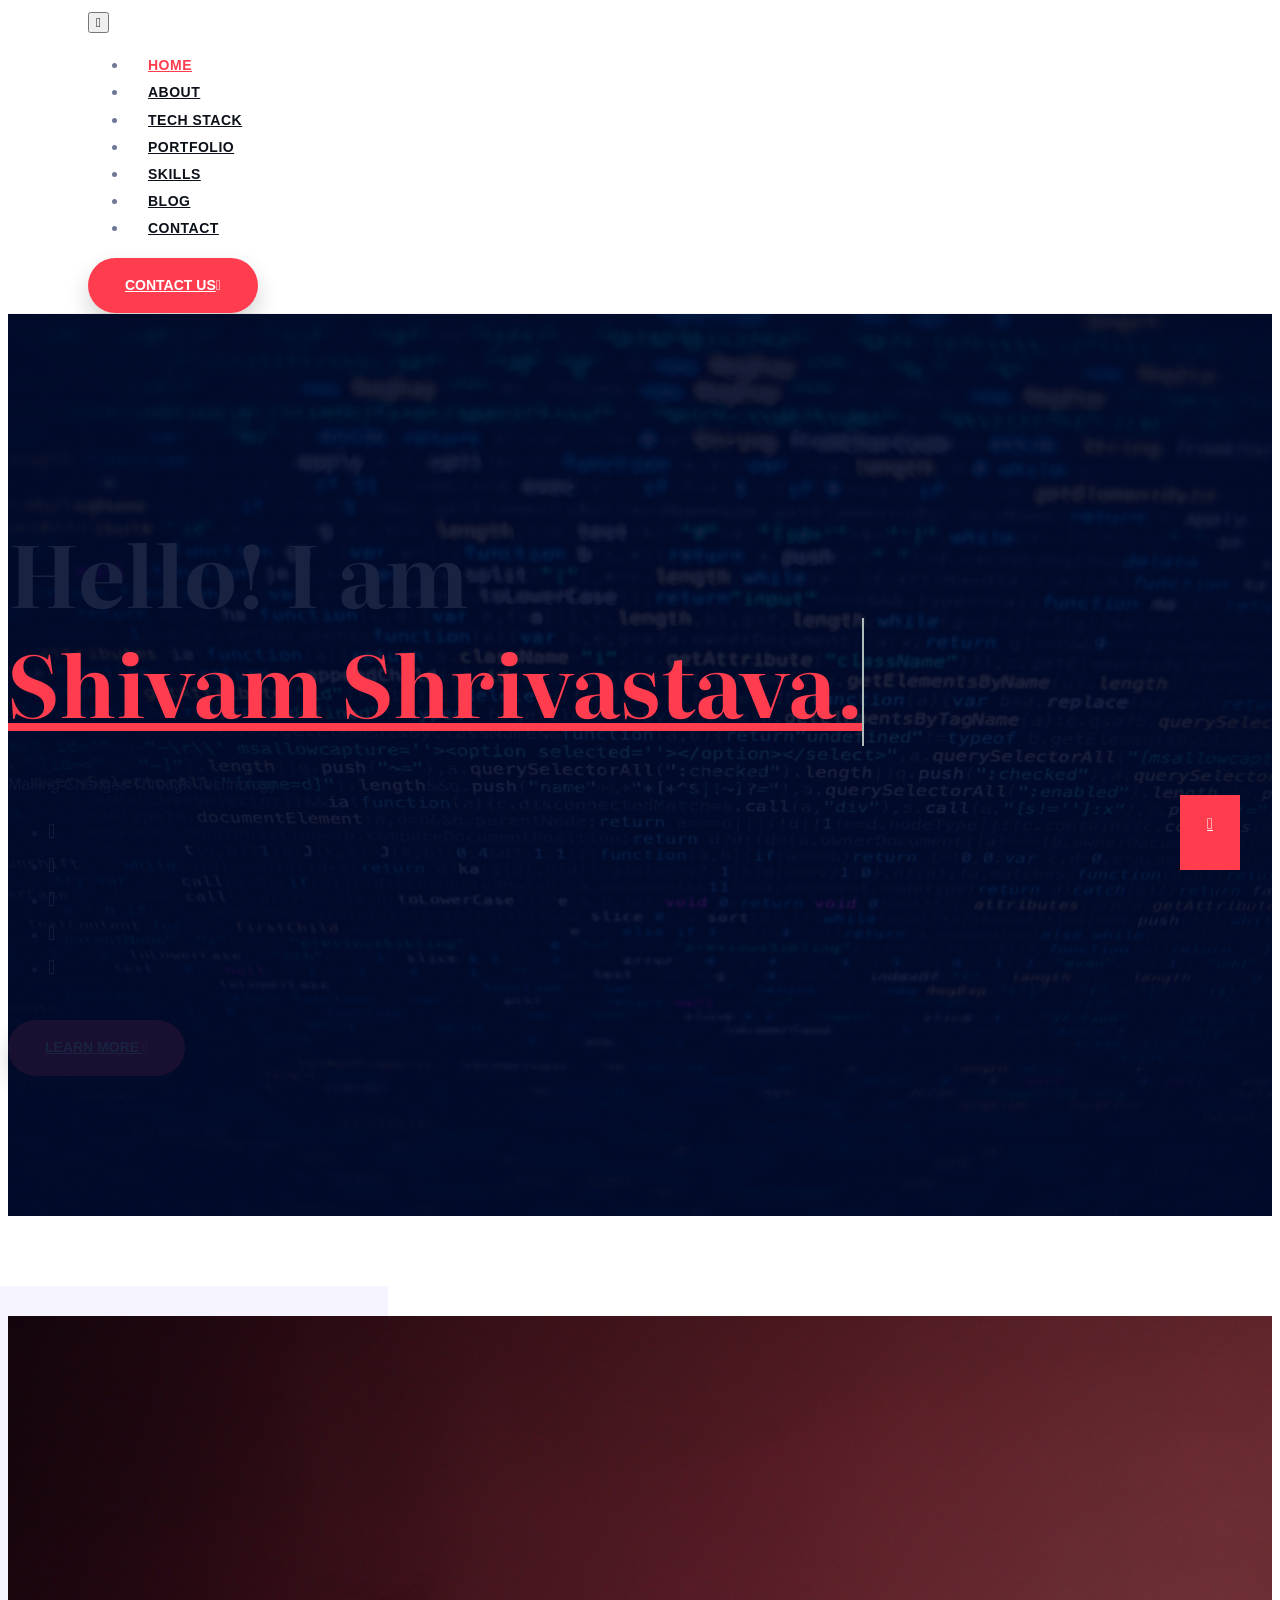
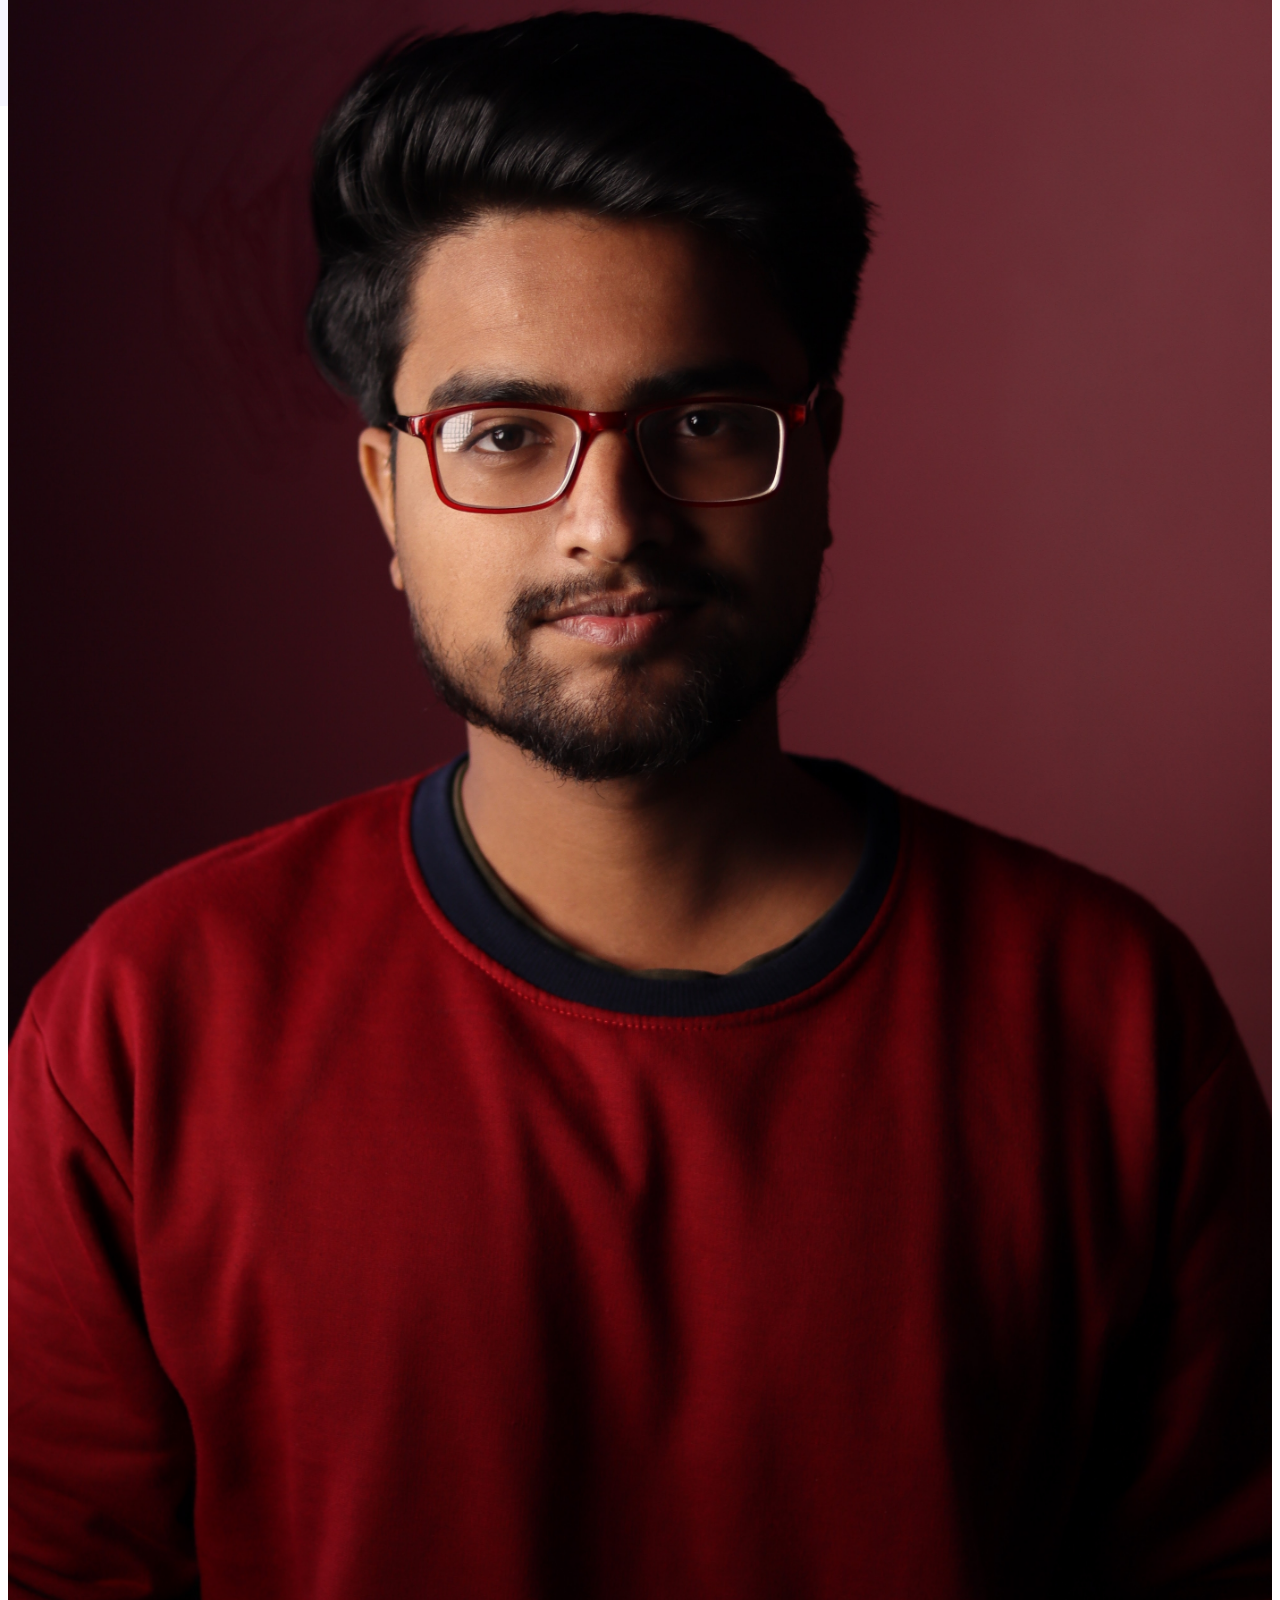
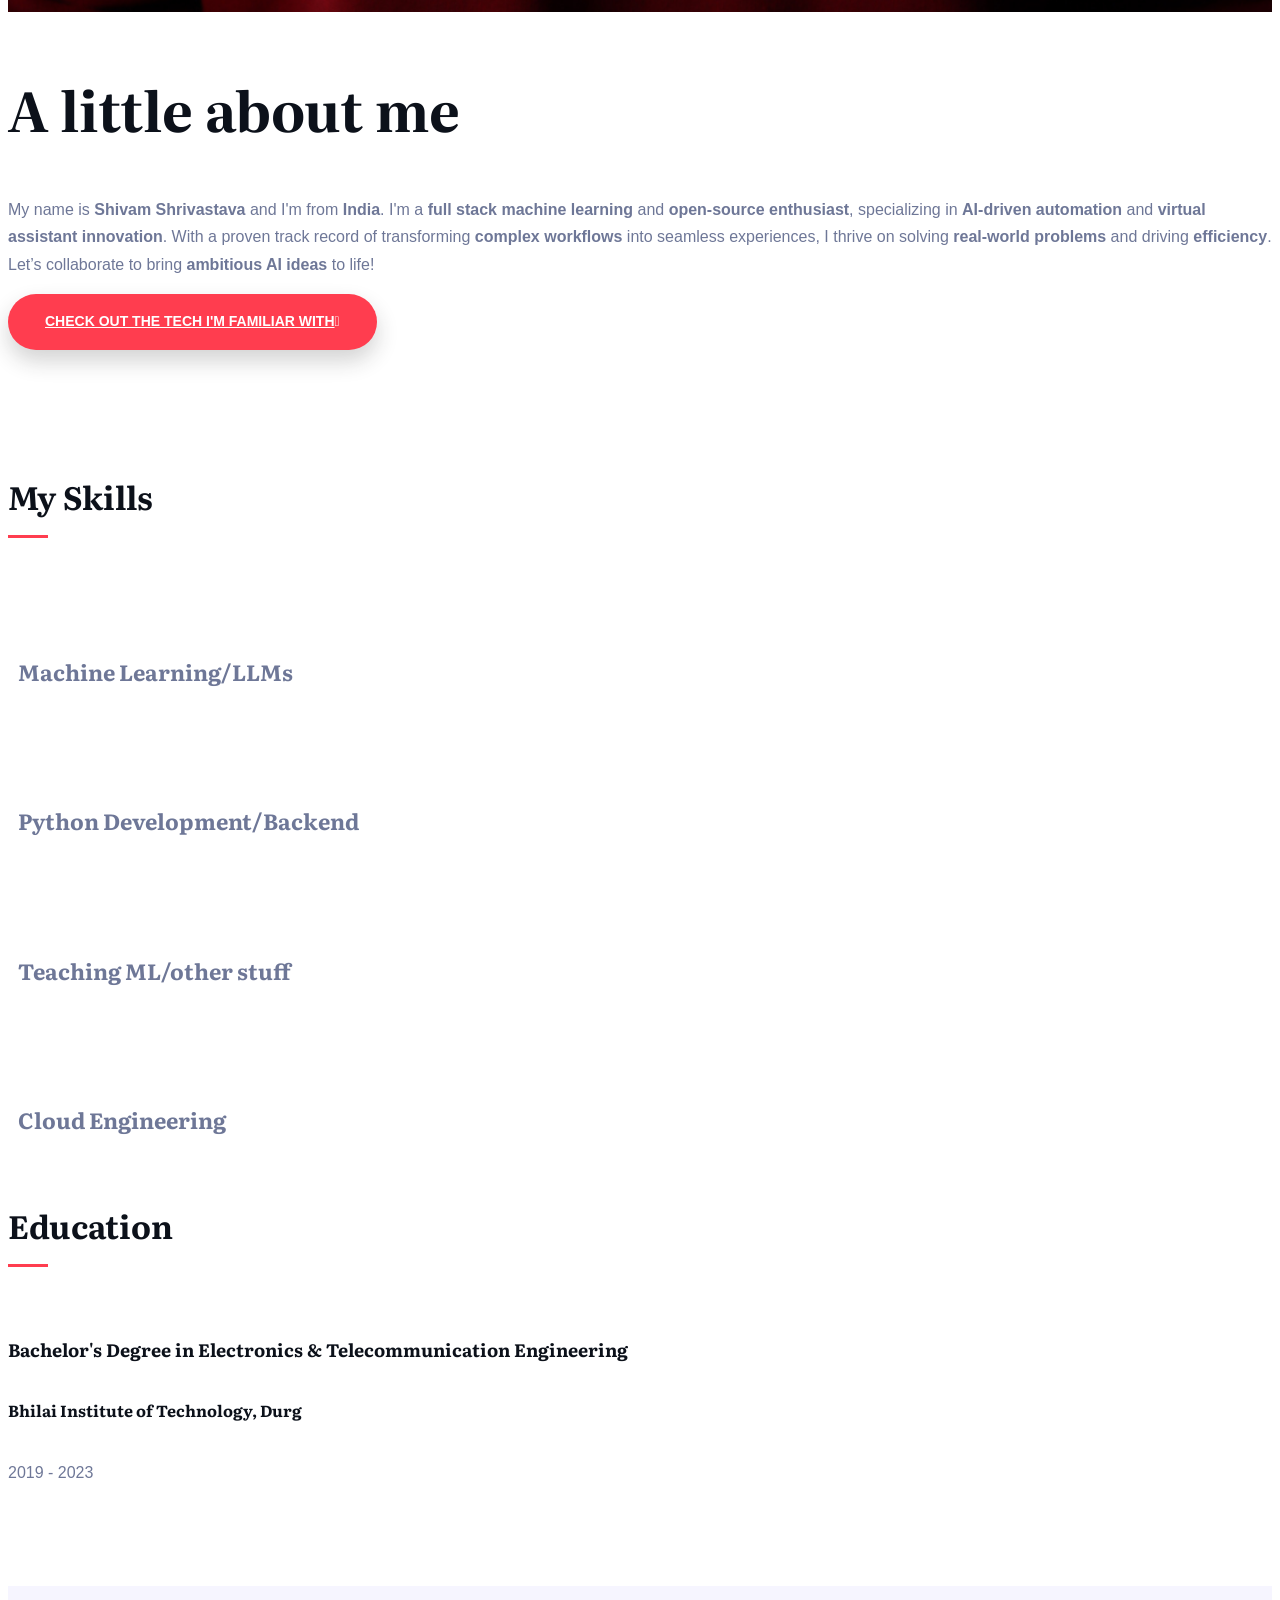
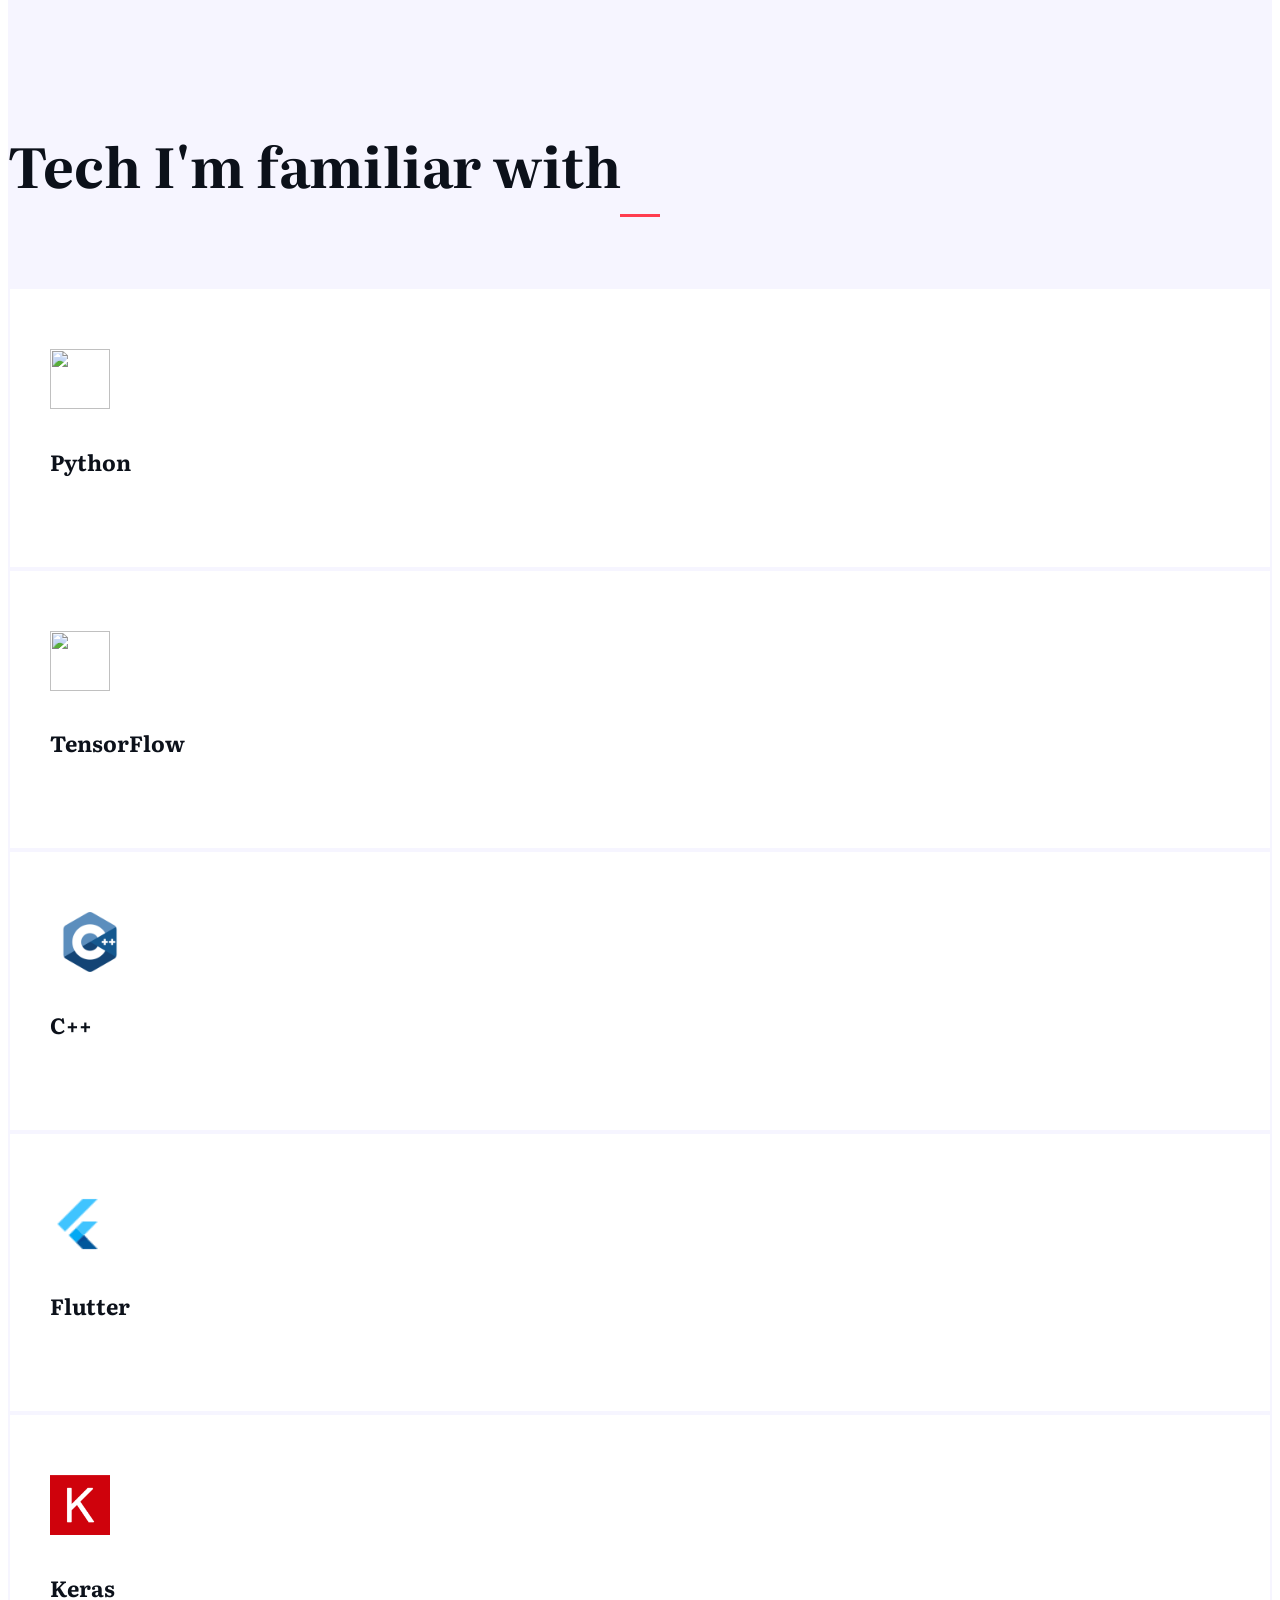
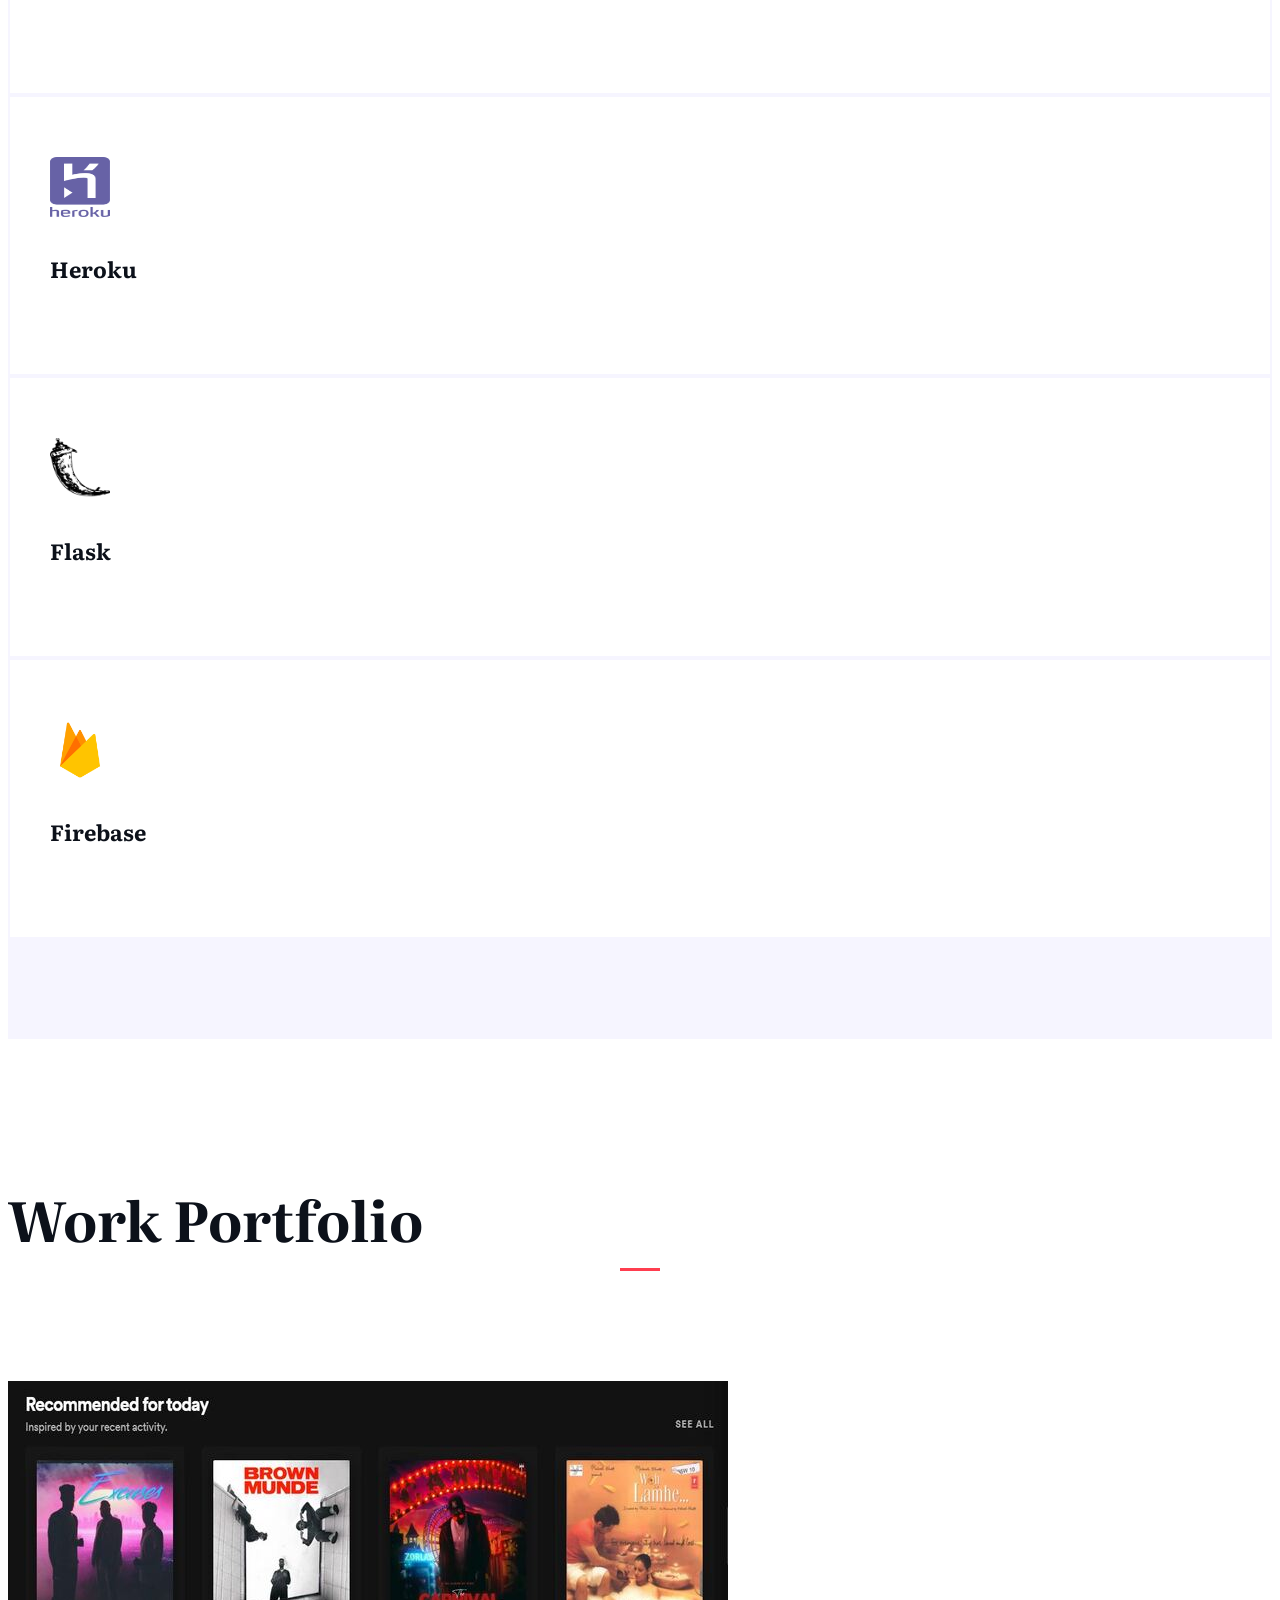
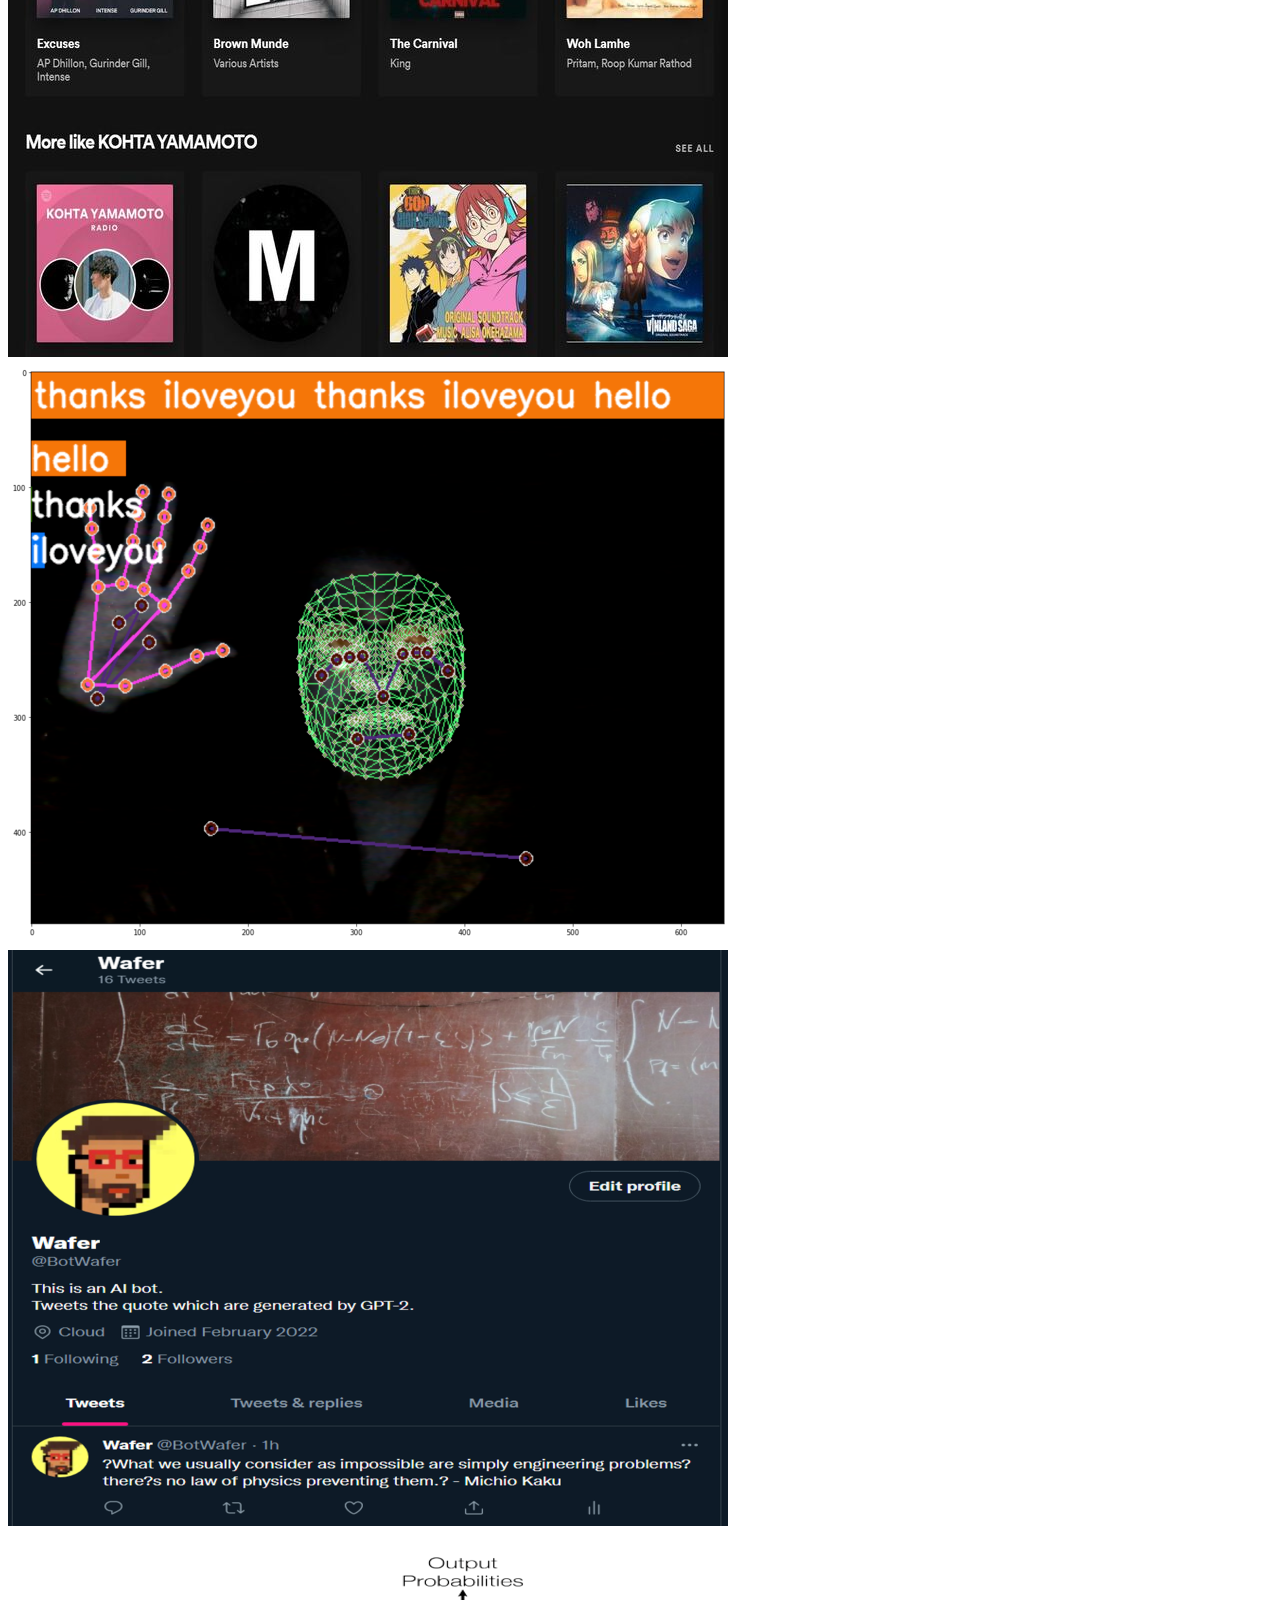
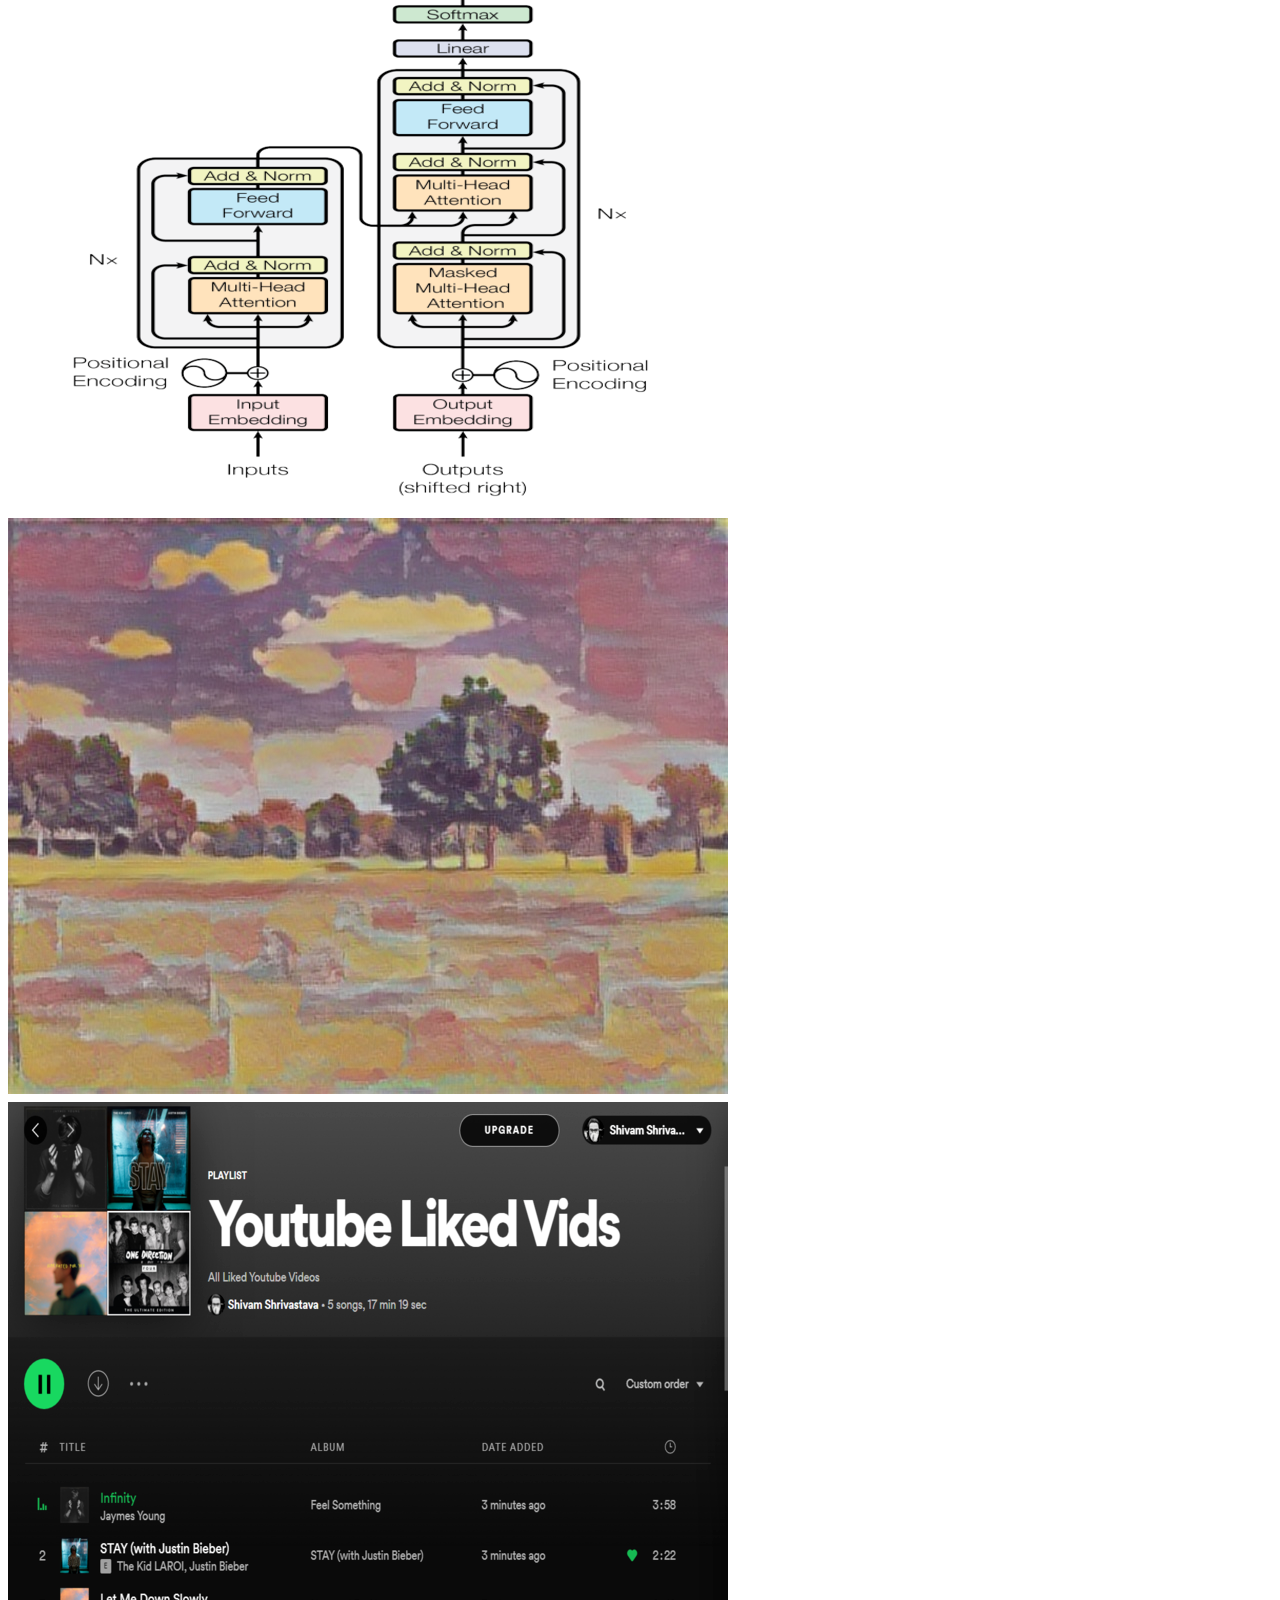
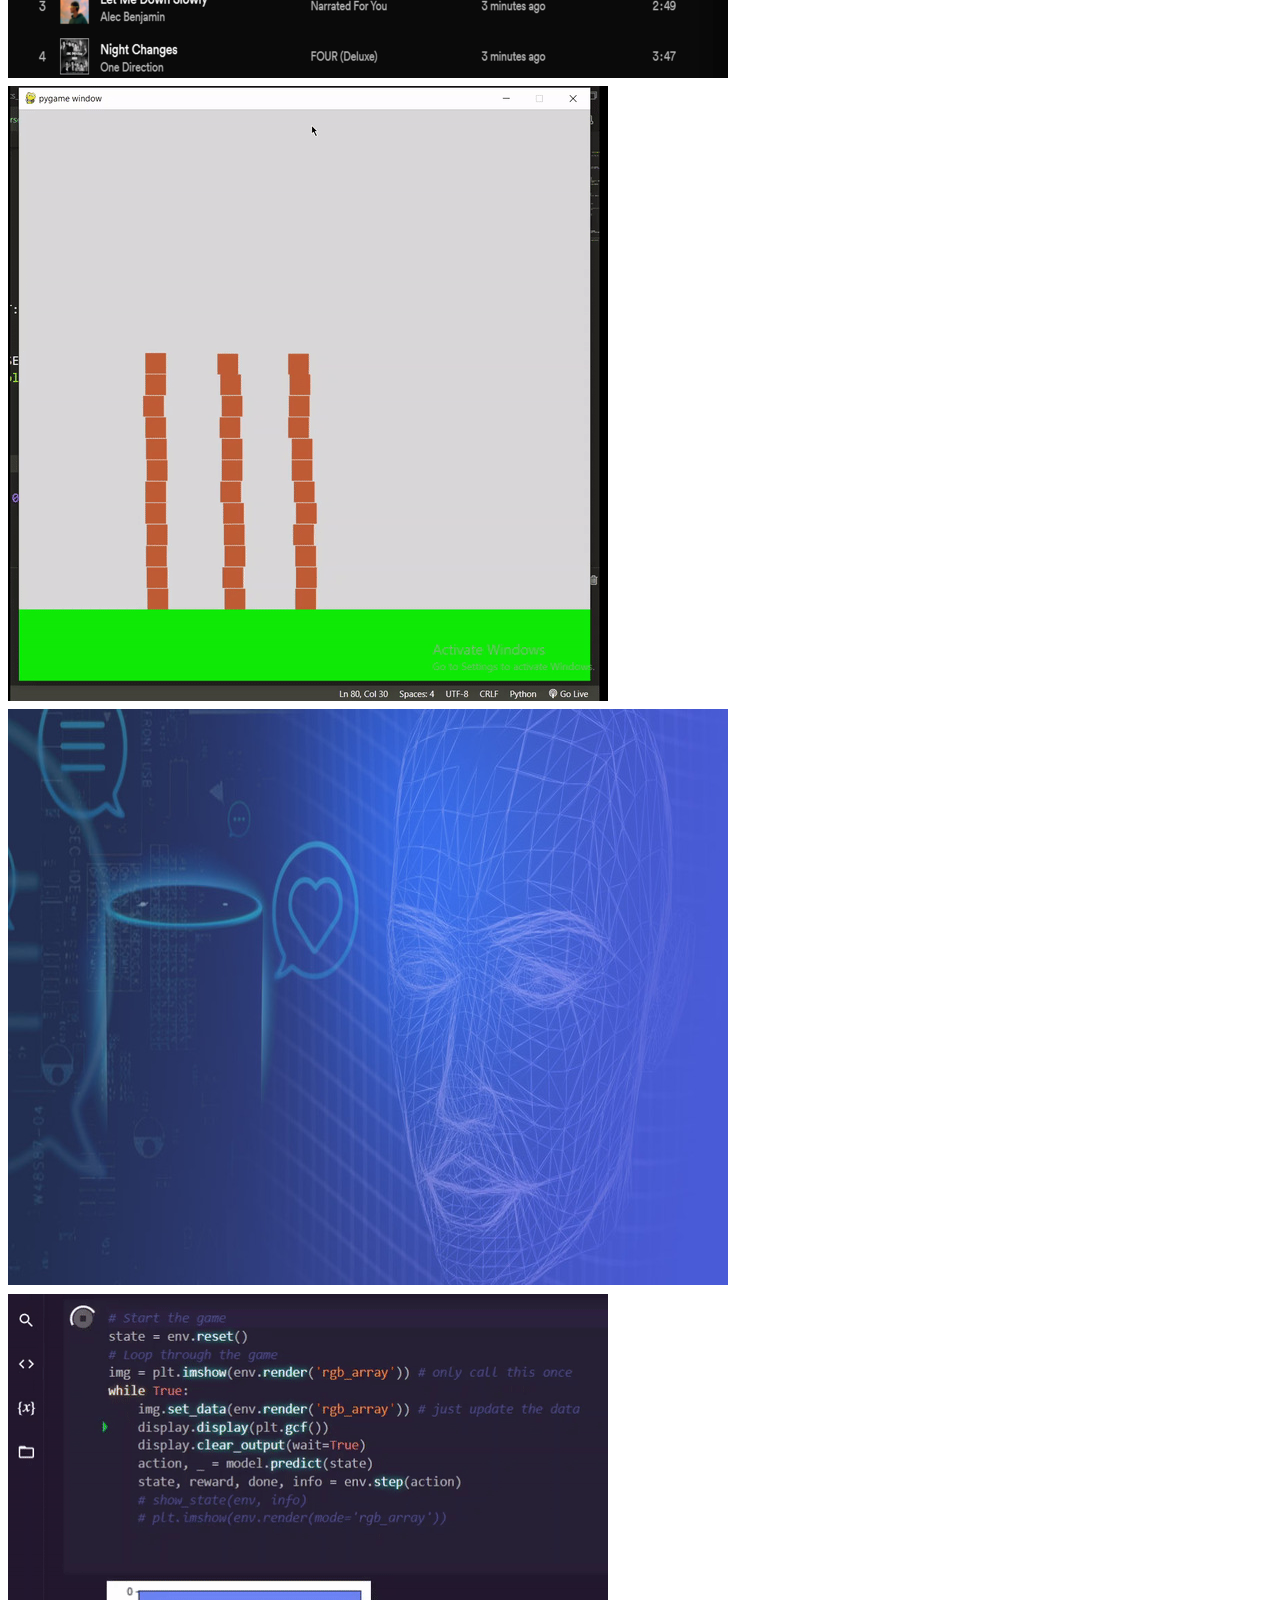
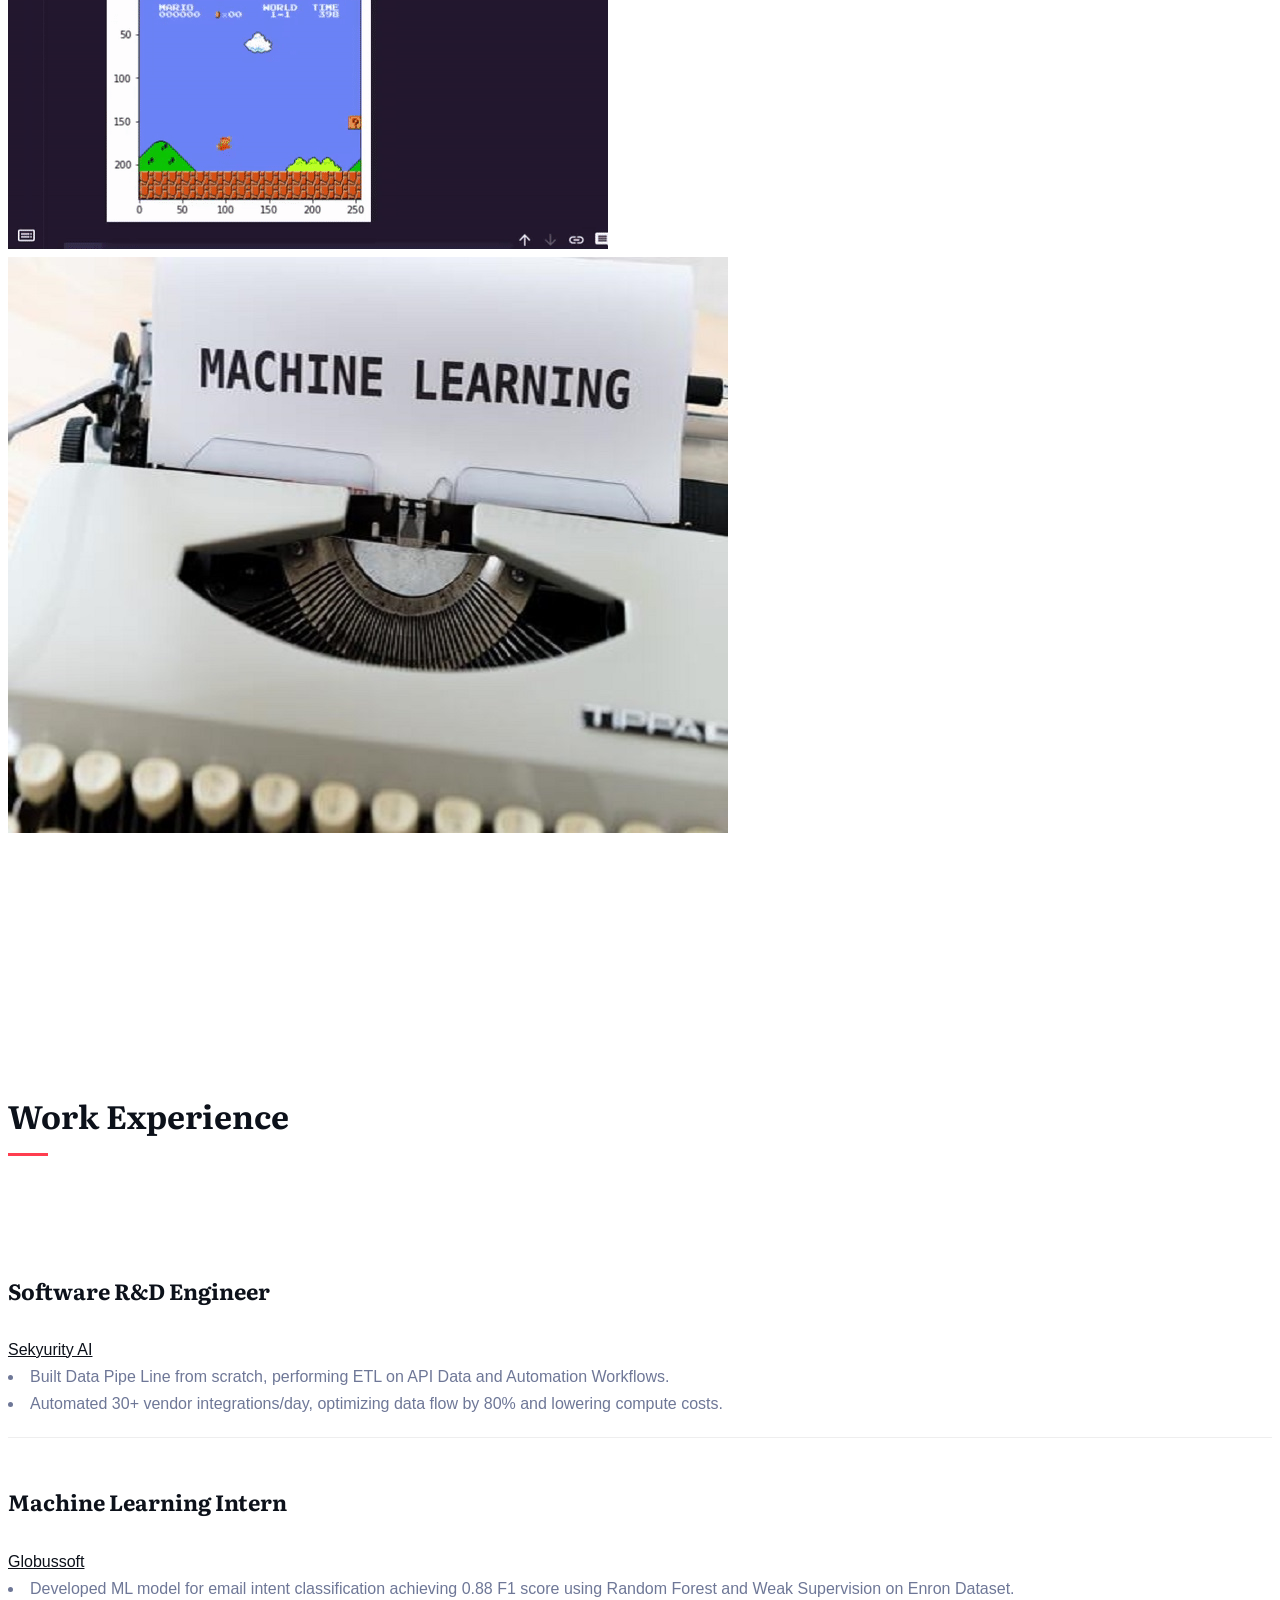
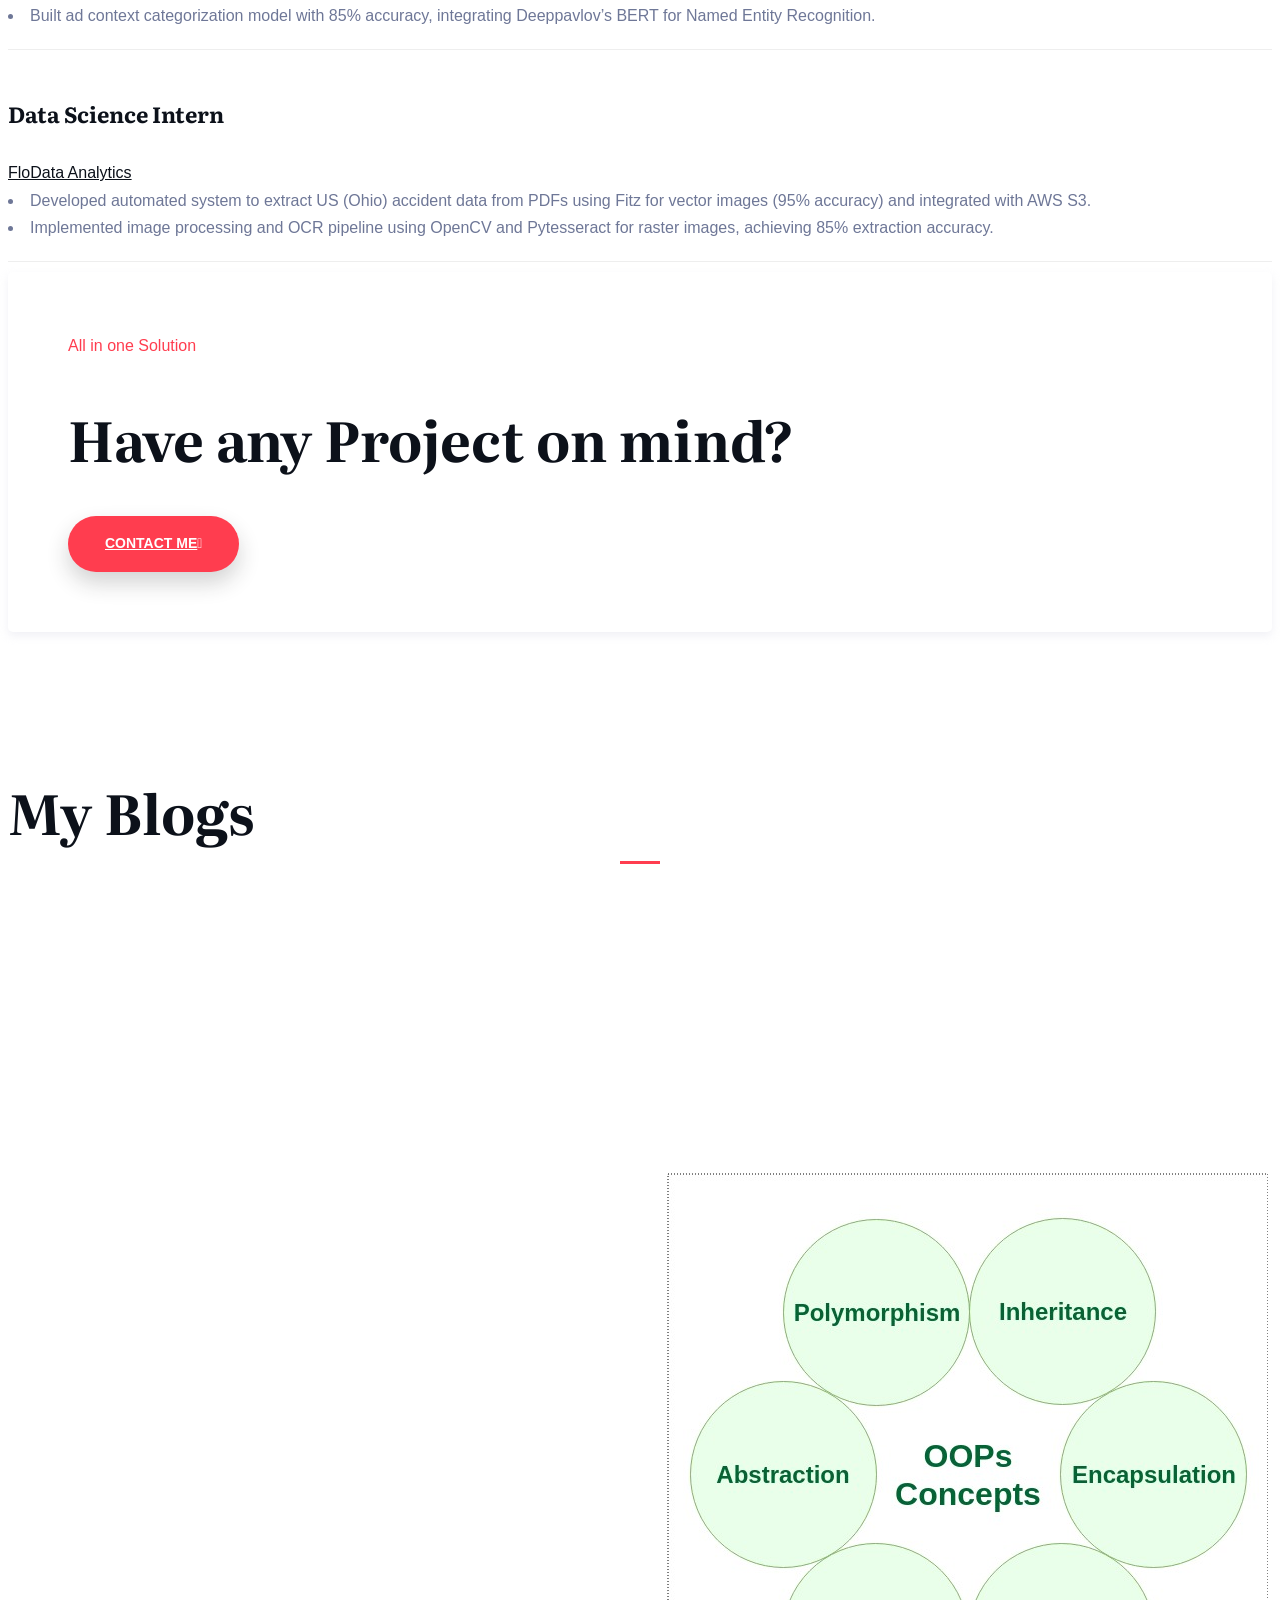
==== index.html @ 92560116 "Update index.html" ====
<!DOCTYPE html>
<html lang="zxx">

<head>

  <link rel="icon" type="image/png" href="https://img.icons8.com/?size=100&id=kBpfL4a06iTO&format=png&color=000000" />

  <meta http-equiv="Content-Type" content="text/html; charset=UTF-8">
  <meta name="description" content="remus,business,company,agency,multipurpose,modern,bootstrap4">
  
  <meta name="author" content="Shivam">

  <title>Shivam's Portfolio</title>

  <!-- Mobile Specific Meta-->
  <meta name="viewport" content="width=device-width, initial-scale=1">
  <!-- Favicon -->
  <link rel="shortcut icon" type="image/x-icon" href="assets/images/favicon.html" />
  <!-- bootstrap.min css -->
  <link rel="stylesheet" href="assets/plugins/bootstrap/css/bootstrap.min.css">
  <!-- animate.css -->
  <link rel="stylesheet" href="assets/plugins/animate-css/animates.css">
  <link rel="stylesheet" href="assets/plugins/fontawesome/css/all.css">
  <link rel="stylesheet" href="assets/plugins/themify/css/themify-icons.css">
  <!-- Magnify Popup -->
  <link rel="stylesheet" href="assets/plugins/magnific-popup/dist/magnific-popup.css">
   <link rel="stylesheet" href="assets/plugins/animated-text/animated-text.css">
  <!-- Slick Carousel CSS -->
  <link rel="stylesheet" href="assets/plugins/slick-carousel/slick/slick.css">
  <link rel="stylesheet" href="assets/plugins/slick-carousel/slick/slick-theme.css">

  <!-- Main Stylesheet -->
  <link rel="stylesheet" href="assets/css/style.css">

</head>

<body>



<nav class="navbar navbar-expand-lg navigation header-padding site-header" id="navbar">
	<div class="container-fluid">
	  <a class="navbar-brand" href="index-2.html">
	  	<!-- <h2>Rubi.</h2> -->
	  	<!-- <img src="assets/images/logo.png" alt="Rubi" class="img-fluid"> -->
	  </a>

	  <button class="navbar-toggler" type="button" data-toggle="collapse" data-target="#navbarmain" aria-controls="navbarmain" aria-expanded="false" aria-label="Toggle navigation">
		<span class="fa fa-bars"></span>
	  </button>
  
	  <div class="collapse navbar-collapse" id="navbarmain">
		<ul class="navbar-nav m-auto">
		  <li class="nav-item">
			<a class="nav-link smoth-scroll active" href="#slider">Home <span class="sr-only">(current)</span></a>
		  </li>
		   <li class="nav-item"><a class="nav-link smoth-scroll" href="#about">About</a></li>
		   <li class="nav-item"><a class="nav-link smoth-scroll" href="#services">Tech Stack</a></li>
		   <li class="nav-item"><a class="nav-link smoth-scroll" href="#portfolio">Portfolio</a></li>
		   <li class="nav-item"><a class="nav-link smoth-scroll" href="#skills">Skills</a></li>
		   <!-- <li class="nav-item"><a class="nav-link smoth-scroll" href="#team">Team</a></li> -->
		   <li class="nav-item"><a class="nav-link smoth-scroll" href="#blog">Blog</a></li>
		   <li class="nav-item"><a class="nav-link smoth-scroll" href="#contact">Contact</a></li>
		</ul>

		<form class="form-inline my-2 my-md-0 ml-lg-4">
		  <a href="#contact" class="btn btn-main btn-rounded smoth-scroll">Contact Us<i class="fa fa-angle-right ml-2"></i></a>
		</form>
	  </div>
	</div>
</nav>

<!-- Header Close --> 



<!-- Slider Start -->
<section class="slider" id="slider">
	<div class="container">
		<div class="row justify-content-center">
			<div class="col-lg-8 col-md-8 col-12">
				<div class="banner-content text-center">
					 <h1 class="cd-headline clip is-full-width mb-4 ">
					 	Hello! I am <br>
	                    <span class="cd-words-wrapper text-color">
	                        <b class="is-visible"> Shivam Shrivastava.</b>
							<b>Full Stack ML Engineer.</b>
						
	                    </span>
	                </h1>
					<p class="font-weight-normal lead mt-3 mb-4">Making Changes Through Technology</p>
					<ul class="list-inline socials-icon mb-4">
						<li class="list-inline-item"><a href="https://github.com/Shivam-Shrivastav"><i class="fab fa-github"></i></a></li>
						<li class="list-inline-item"><a href="https://twitter.com/ShivamsTwt"><i class="fab fa-twitter"></i></a></li>
						<li class="list-inline-item"><a href="https://www.linkedin.com/in/shivam-shrivastava-/"><i class="fab fa-linkedin"></i></a></li>
						<li class="list-inline-item"><a href="https://medium.com/@msdj2110/about"><i class="fab fa-medium"></i></a></li>
						<li class="list-inline-item"><a href="https://dev.to/shivam05"><i class="fab fa-dev"></i></a></li>
						
					</ul>
					
					<a href="#about" class="btn btn-main btn-rounded smoth-scroll">Learn More <i class="fa fa-angle-right ml-2"></i></a>
				</div>
			</div>
		</div>
	</div>
</section>
<section class="intro section" id="about">
	<div class="container">
		<div class="row">
			<div class="col-lg-6 pr-lg-5">
				<div class="intro-img">
					<img src="assets/images/MyPic.jpg" alt="" class="img-fluid">
				</div>
			</div>
			<div class="col-lg-6">
				<div class="intro-content mt-5 mt-lg-0">
					<h3 class="text-lg mb-4">A little about me</h3>

					<p class="mb-4">
  My name is <strong>Shivam Shrivastava</strong> and I'm from <strong>India</strong>. I'm a <strong>full stack machine learning</strong> and <strong>open-source enthusiast</strong>, specializing in <strong>AI-driven automation</strong> and <strong>virtual assistant innovation</strong>. With a proven track record of transforming <strong>complex workflows</strong> into seamless experiences, I thrive on solving <strong>real-world problems</strong> and driving <strong>efficiency</strong>. Let’s collaborate to bring <strong>ambitious AI ideas</strong> to life!
</p>

					
					<!-- <ul class="list-unstyled ">
						<li><h5><i class="ti-check mr-3"></i>Quality Assurance</h5></li>
						<li><h5><i class="ti-check mr-3"></i>Interective Design </h5></li>
						<li><h5><i class="ti-check mr-3"></i>Easy to Use</h5></li>
					</ul> -->

					<a href="#services" class="btn btn-main mt-4 btn-rounded smoth-scroll">Check out the tech I'm familiar with<i class="fa fa-angle-right ml-2"></i></a>
				</div>
			</div>
		</div>
	</div>
</section>
<section class="section-bottom experience">
	<div class="container">
		<div class="row">
			<div class="col-lg-6">
				<div class="title">
					<h2>My Skills</h2>
				</div>
			</div>	
		</div>
		<div class="row">
			<div class="col-lg-6 col-md-6">
				<div class="skill-bar mb-2 mb-lg-0">
					<div class="mb-4 text-right"><h4 class="font-weight-normal">Machine Learning/LLMs</h4></div>
					<div class="progress">
						<div class="progress-bar" data-percent="80">
							<!-- <span class="percent-text"><span class="count">80</span>%</span> -->
						</div>
					</div>
				</div>
			</div>
			<div class="col-lg-6 col-md-6">
				<div class="skill-bar mb-2 mb-lg-0">
					<div class="mb-4 text-right"><h4 class="font-weight-normal">Python Development/Backend</h4></div>
					<div class="progress">
						<div class="progress-bar" data-percent="80">
							<!-- <span class="percent-text"><span class="count">65</span>%</span> -->
						</div>
					</div>
				</div>
			</div>

			<div class="col-lg-6 col-md-6">
				<div class="skill-bar mb-2 mb-lg-0">
					<div class="mb-4 text-right"><h4 class="font-weight-normal">Teaching ML/other stuff</h4></div>
					<div class="progress">
						<div class="progress-bar" data-percent="90">
							<!-- <span class="percent-text"><span class="count">90</span>%</span> -->
						</div>
					</div>
				</div>
			</div>

			<!-- <div class="col-lg-6 col-md-6">
				<div class="skill-bar mb-2 mb-lg-0">
					<div class="mb-4 text-right"><h4 class="font-weight-normal">Marketing</h4></div>
					<div class="progress">
						<div class="progress-bar" data-percent="85">
							<span class="percent-text"><span class="count">85</span>%</span>
						</div>
					</div>
				</div>
			</div> -->
			<!-- <div class="col-lg-6 col-md-6">
				<div class="skill-bar mb-4 mb-lg-0">
					<div class=" mb-4 text-right"><h4 class="font-weight-normal">Branding</h4></div>
					<div class="progress">
						<div class="progress-bar" data-percent="60">
							<span class="percent-text"><span class="count">60</span>%</span>
						</div>
					</div>
				</div>
			</div> -->
			<div class="col-lg-6 col-md-6">
				<div class="skill-bar mb-4 mb-lg-0">
					<div class=" mb-4 text-right"><h4 class="font-weight-normal">Cloud Engineering</h4></div>
					<div class="progress">
						<div class="progress-bar" data-percent="67">
							<!-- <span class="percent-text"><span class="count">82</span>%</span> -->
						</div>
					</div>
				</div>
			</div>
		</div>
		<div class="title">
			<h2>Education</h2>
		</div>
		<h5 class="mb-4">Bachelor's Degree in Electronics & Telecommunication Engineering</h5>
		<h6 class="font-weight-normal">Bhilai Institute of Technology, Durg</h6>
		<h8 class="font-weight-normal">2019 - 2023</h8>
	</div>
</section>
<section class="section secondary-bg" id="services">
	<div class="container">
		<div class="row justify-content-center">
			<div class="col-lg-6">
				<div class="section-title text-center">
					<h2 class="mb-4 text-lg">Tech I'm familiar with
					</h2>
					<!-- <p>Omnis est dolores commodi ullam tempora sequi asperiores ipsum autem ex aliquam. Voluptatibus unde</p> -->
				</div>
			</div>
		</div>
		<div class="row no-gutters">
			<div class="col-lg-3 col-md-6">
				<div class="service-item">
					<div class="d-flex align-items-center mb-0">
						<!-- <i class="ti-microphone mr-3"></i> -->
						<!-- <img src="assets/images/01.png" alt="" class="img-fluid"> -->
						<img src="assets/images/python.png" style="width:60px;height:60px;">
						<h4>Python</h4>
					</div>
					<!-- <p>Lorem ipsum dolor sit amet, consect etur adipisicing elit, sed.</p> -->

					<!-- <a href="service-single.html" class="read-more">Learn More <i class="fa fa-angle-right"></i></a> -->
				</div>
			</div>
			<div class="col-lg-3 col-md-6">
				<div class="service-item">
					<div class="d-flex align-items-center mb-0">
						<!-- <i class="ti-html5 mr-3"></i> -->
						<img src="assets/images/Tensorflow.png" style="width:60px;height:60px;">
						<h4>TensorFlow</h4>
					</div>
					<!-- <p>Lorem ipsum dolor sit amet, consect etur adipisicing elit, sed.</p> -->

					<!-- <a href="service-single.html" class="read-more">Learn More <i class="fa fa-angle-right"></i></a> -->
				</div>
			</div>
			<div class="col-lg-3 col-md-6">
				<div class="service-item">
					<div class="d-flex align-items-center mb-0">
						<!-- <i class="ti-video-camera mr-3"></i> -->
						<img src="assets/images/cpp.png" style="width:80px;height:60px;">
						<h4>C++</h4>
					</div>
					<!-- <p>Lorem ipsum dolor sit amet, consect etur adipisicing elit, sed.</p> -->

					<!-- <a href="service-single.html" class="read-more">Learn More <i class="fa fa-angle-right"></i></a> -->
				</div>
			</div>

			<div class="col-lg-3 col-md-6">
				<div class="service-item">
					<div class="d-flex align-items-center mb-0">
						<!-- <i class="ti-desktop mr-3"></i> -->
						<img src="assets/images/flutter.png" style="width:60px;height:60px;">
						<h4>Flutter</h4>
					</div>
					<!-- <p>Lorem ipsum dolor sit amet, consect etur adipisicing elit, sed.</p> -->

					<!-- <a href="service-single.html" class="read-more">Learn More <i class="fa fa-angle-right"></i></a> -->
				</div>
			</div>

			<div class="col-lg-3 col-md-6">
				<div class="service-item">
					<div class="d-flex align-items-center mb-0">
						<!-- <i class="ti-layers mr-3"></i> -->
						<img src="assets/images/keras.png" style="width:60px;height:60px;">
						<h4>Keras</h4>
					</div>
					<!-- <p>Lorem ipsum dolor sit amet, consect etur adipisicing elit, sed.</p> -->

					<!-- <a href="service-single.html" class="read-more">Learn More <i class="fa fa-angle-right"></i></a> -->
				</div>
			</div>
			<div class="col-lg-3 col-md-6">
				<div class="service-item">
					<div class="d-flex align-items-center mb-0">
						<!-- <i class="ti-wordpress mr-3"></i> -->
						<img src="assets/images/heruko.png" style="width:60px;height:60px;">
						<h4>Heroku</h4>
					</div>
					<!-- <p>Lorem ipsum dolor sit amet, consect etur adipisicing elit, sed.</p> -->

					<!-- <a href="service-single.html" class="read-more">Learn More <i class="fa fa-angle-right"></i></a> -->
				</div>
			</div>
			<div class="col-lg-3 col-md-6">
				<div class="service-item">
					<div class="d-flex align-items-center mb-0">
						<!-- <i class="ti-wordpress mr-3"></i> -->
						<img src="assets/images/flask2.png" style="width:60px;height:60px;">
						<h4>Flask</h4>
					</div>
					<!-- <p>Lorem ipsum dolor sit amet, consect etur adipisicing elit, sed.</p> -->

					<!-- <a href="service-single.html" class="read-more">Learn More <i class="fa fa-angle-right"></i></a> -->
				</div>
			</div>
			<div class="col-lg-3 col-md-6">
				<div class="service-item">
					<div class="d-flex align-items-center mb-0">
						<!-- <i class="ti-wordpress mr-3"></i> -->
						<img src="assets/images/firebase.png" style="width:60px;height:60px;">
						<h4>Firebase</h4>
					</div>
					<!-- <p>Lorem ipsum dolor sit amet, consect etur adipisicing elit, sed.</p> -->

					<!-- <a href="service-single.html" class="read-more">Learn More <i class="fa fa-angle-right"></i></a> -->
				</div>
			</div>
		</div>
	</div>
</section>
<!-- portfolio -->
<section class="section portfolio" id="portfolio">
  <div class="container">
  	 <div class="row justify-content-center">
		<div class="col-lg-6">
			<div class="section-title text-center">
				<h2 class="mb-4 text-lg">Work Portfolio</h2>
				<!-- <p>Omnis est dolores commodi ullam tempora sequi asperiores ipsum autem ex aliquam. Voluptatibus unde</p> -->
			</div>
		</div>
	</div>

      <div class="col-12 text-center  mb-5">
        <div class="btn-group btn-group-toggle " data-toggle="buttons">
          <label class="btn active ">
            <!-- <input type="radio" name="shuffle-filter" value="all" checked="checked" />All -->
          </label>
          <label class="btn ">
            <!-- <input type="radio" name="shuffle-filter" value="design" />Machine Learning -->
          </label>
          <label class="btn">
            <!-- <input type="radio" name="shuffle-filter" value="branding" />Flutter -->
          </label>
          <label class="btn">
            <!-- <input type="radio" name="shuffle-filter" value="illustration" />Blogs -->
          </label>
        </div>
      </div>
	
<div>

</div>
    <div class="row shuffle-wrapper portfolio-gallery">
      	<div class="col-lg-4 col-md-6 col-12 mb-4 shuffle-item" data-groups="[&quot;design&quot;,&quot;illustration&quot;]">
	      	<div class="portfolio-item mb-4">
				<img src="assets/images/resized/song-rec.jpg" alt="" class="img-fluid">
				<div class="overlay-content">
					<h5>Song Recommendation System</h5>
					<a href="assets/images/resized/song-rec.jpg" class="portfolio-image popup-gallery"><i class="ti-zoom-in"></i></a>	
					<a href="https://github.com/Shivam-Shrivastav/100-Days-of-Project/tree/main/Songs%20Recommendation%20System"><i class="ti-link"></i></a>	
				</div>
			</div>
      	</div>

	      <div class="col-lg-4 col-md-6 col-12  mb-4 shuffle-item" data-groups="[&quot;branding&quot;]">
	        <div class="portfolio-item mb-4">
				<img src="assets/images/resized/action-reco.png" alt="" class="img-fluid">
				<div class="overlay-content">
					<h5>Real Time Action Recognition</h5>
					<a href="assets/images/resized/action-reco.png" class="portfolio-image popup-gallery"><i class="ti-zoom-in"></i></a>	
					<a href="https://github.com/Shivam-Shrivastav/100-Days-of-Project/tree/main/Real%20Time%20Sign%20Language%20Detection"><i class="ti-link"></i></a>	
				</div>
			</div>
	      </div>

      	<div class="col-lg-4 col-md-6 col-12  mb-4 shuffle-item" data-groups="[&quot;illustration&quot;]">
       		<div class="portfolio-item mb-4">
				<img src="assets/images/resized/bot.png" alt="" class="img-fluid">
				<div class="overlay-content">
					<h5>Twitter Bot using GPT-2</h5>
					<a href="assets/images/resized/bot.png" class="portfolio-image popup-gallery"><i class="ti-zoom-in"></i></a>	
					<a href="https://github.com/Shivam-Shrivastav/100-Days-of-Project/tree/main/Twitter%20Bot%20Using%20GPT-2"><i class="ti-link"></i></a>	
				</div>
			</div>
      	</div>

		<div class="col-lg-4 col-md-6 col-12  mb-4 shuffle-item" data-groups="[&quot;illustration&quot;]">
			<div class="portfolio-item mb-4">
			<img src="assets/images/resized/machine-translation.png" alt="" class="img-fluid">
			<div class="overlay-content">
				<h5>Machine Translation Using Transformers</h5>
				<a href="assets/images/resized/machine-translation.png" class="portfolio-image popup-gallery"><i class="ti-zoom-in"></i></a>	
				<a href="https://github.com/Shivam-Shrivastav/100-Days-of-Project/tree/main/Language%20Translation%20using%20Transformers"><i class="ti-link"></i></a>	
			</div>
		</div>
	  </div>

	  	<div class="col-lg-4 col-md-6 col-12  mb-4 shuffle-item" data-groups="[&quot;illustration&quot;]">
       		 <div class="portfolio-item mb-4">
				<img src="assets/images/resized/neural-style.jpg" alt="" class="img-fluid">
				<div class="overlay-content">
					<h5>Neural Style Transfer</h5>
					<a href="assets/images/resized/neural-style.jpg" class="portfolio-image popup-gallery"><i class="ti-zoom-in"></i></a>	
					<a href="https://github.com/Shivam-Shrivastav/100-Days-of-Project/tree/main/Neural%20Style%20Transfer"><i class="ti-link"></i></a>	
				</div>
			</div>
      	</div>
		
		<div class="col-lg-4 col-md-6 col-12  mb-4 shuffle-item" data-groups="[&quot;illustration&quot;]">
       		 <div class="portfolio-item mb-4">
				<img src="assets/images/resized/automate-spotify.png" alt="" class="img-fluid">
				<div class="overlay-content">
					<h5>Automatic playlist generator using Spotify API</h5>
					<a href="assets/images/resized/automate-spotify.png" class="portfolio-image popup-gallery"><i class="ti-zoom-in"></i></a>	
					<a href="https://github.com/Shivam-Shrivastav/100-Days-of-Project/tree/main/Automatic%20Spotify%20Playlist%20Generator"><i class="ti-link"></i></a>	
				</div>
			</div>
      	</div>

		<div class="col-lg-4 col-md-6 col-12  mb-4 shuffle-item" data-groups="[&quot;illustration&quot;]">
       		 <div class="portfolio-item mb-4">
				<img src="assets/images/physics_gif.gif" alt="" class="img-fluid">
				<div class="overlay-content">
					<h5>Physics Engine Simulation</h5>
					<a href="assets/images/physics_gif.gif" class="portfolio-image popup-gallery"><i class="ti-zoom-in"></i></a>	
					<a href="https://github.com/Shivam-Shrivastav/100-Days-of-Project/tree/main/Physics%20Engine"><i class="ti-link"></i></a>	
				</div>
			</div>
      	</div>
		
		  <div class="col-lg-4 col-md-6 col-12  mb-4 shuffle-item" data-groups="[&quot;illustration&quot;]">
			<div class="portfolio-item mb-4">
			<img src="assets/images/resized/dassistant.jpg" alt="" class="img-fluid">
			<div class="overlay-content">
				<h5>Desktop Assitance</h5>
				<a href="assets/images/resized/dassistant.jpg" class="portfolio-image popup-gallery"><i class="ti-zoom-in"></i></a>	
				<a href="https://github.com/Shivam-Shrivastav/100-Days-of-Project/tree/main/Desktop%20Assistant"><i class="ti-link"></i></a>	
			</div>
		</div>
	  </div>

	  <div class="col-lg-4 col-md-6 col-12  mb-4 shuffle-item" data-groups="[&quot;illustration&quot;]">
       		 <div class="portfolio-item mb-4">
				<img src="assets/images/mario_gif.gif" alt="" class="img-fluid">
				<div class="overlay-content">
					<h5>Mario Playing Reinforcement Model</h5>
					<a href="assets/images/mario_gif.gif" class="portfolio-image popup-gallery"><i class="ti-zoom-in"></i></a>	
					<a href="https://github.com/Shivam-Shrivastav/100-Days-of-Project/tree/main/Reinforcement%20Learning%20Mario%20Playing%20AI%20Model"><i class="ti-link"></i></a>	
				</div>
			</div>
      	</div>
	<div class="col-lg-4 col-md-6 col-12  mb-4 shuffle-item" data-groups="[&quot;design&quot;,&quot;branding&quot;]">
        	<div class="portfolio-item mb-4">
				<img src="assets/images/machine.jpg" alt="" class="img-fluid">
				<div class="overlay-content">
					<h5>Basic Machine Learning Projects</h5>
					<a href="assets/images/machine.jpg" class="portfolio-image popup-gallery"><i class="ti-zoom-in"></i></a>	
					<a href="https://github.com/Shivam-Shrivastav/Basic-Machine-Learning-Projects"><i class="ti-link"></i></a>	
				</div>
			</div>
      	</div>
	
	<div class="col-lg-4 col-md-6 col-12  mb-4 shuffle-item" data-groups="[&quot;design&quot;]">
       		<div class="portfolio-item mb-4">
				<img src="assets/images/flappy_gif.gif" alt="" class="img-fluid">
				<div class="overlay-content">
					<h5>Flappy Bird Game</h5>
					<a href="assets/images/flappy_gif.gif" class="portfolio-image popup-gallery"><i class="ti-zoom-in"></i></a>	
					<a href="https://github.com/Shivam-Shrivastav/100-Days-of-Project/tree/main/Flappy%20Bird"><i class="ti-link"></i></a>	
				</div>
			</div>
      </div>
    </div>


    <div class="row justify-content-center">
    	<div class="col-lg-8">
    		<div class="text-center mt-5">
    			<!-- <a href="#testimonial" class="btn btn-main btn-rounded smoth-scroll">Read Success Story</a> -->
    		</div>
    	</div>
    </div>
  </div>
</section>
<!-- /portfolio -->
<section class="section experience" id="skills">
	<div class="container">
		<div class="row">
			<div class="col-lg-6">
				<div class="title">
					<h2>Work Experience</h2>
				</div>
			</div>	
		</div>

		<div class="row">
			<div class="col-lg-6">
				<div class="content mb-4">
					<h4>Software R&D Engineer</h4>
					<span class="text-color"><a href ="https://sekyurity.ai/">Sekyurity AI</a></span>
					<!-- <span class="text-color">Googl inc[2000-2004]</span> -->
					<li> Built Data Pipe Line from scratch, performing ETL on API Data and Automation Workflows.</li>
					<li> Automated 30+ vendor integrations/day, optimizing data flow by 80% and lowering compute costs.</li>
				</div>
			</div>
			<div class="col-lg-6">
				<div class="content mb-4">
					<h4>Machine Learning Intern</h4>
					<span class="text-color"><a href ="https://globussoft.com/">Globussoft</a></span>
					<!-- <span class="text-color">Googl inc[2000-2004]</span> -->
					<li> Developed ML model for email intent classification achieving 0.88 F1 score using Random Forest and Weak
						Supervision on Enron Dataset.</li>
					<li>Built ad context categorization model with 85% accuracy, integrating Deeppavlov’s BERT for Named Entity
						Recognition.</li>
				</div>
			</div>
			<div class="col-lg-6">
				<div class="content mb-4">
					<h4>Data Science Intern</h4>
					<span class="text-color"><a href ="https://flodataanalytics.com/">FloData Analytics</a></span>

					<li> Developed automated system to extract US (Ohio) accident data from PDFs using Fitz for vector images (95%
						accuracy) and integrated with AWS S3.</li>
					<li>Implemented image processing and OCR pipeline using OpenCV and Pytesseract for raster images, achieving
						85% extraction accuracy.</li>

				</div>
				<!-- <div class="content mb-4">
					<h4>Marketer</h4>
					<span class="text-color">Googl inc[2000-2004]</span>
					<p>Lorem ipsum dolor sit amet, consectetur adipisicing elit, sed do eiusmod tempor incididunt ut labore et dolore.</p>
				</div> -->
			</div>
		</div>
	</div>
</section>
<!-- <section class="counter-wrap section-bottom">
	<div class="container">
		<div class="row">
			<div class="col-lg-3 col-md-6">
				<div class="counter-item mb-5 mb-lg-0">
					<i class="ti-user"></i>
					<span class="counter">785</span>
					<h5>Happy Clients</h5>
				</div>
			</div>
			<div class="col-lg-3 col-md-6">
				<div class="counter-item mb-5 mb-lg-0">
					<i class="ti-thumb-up"></i>
					<span class="counter">385</span>
					<h5>project done</h5>
				</div>
			</div>
			<div class="col-lg-3 col-md-6">
				<div class="counter-item mb-5 mb-lg-0">
					<i class="ti-face-smile"></i>
					<span class="counter">845</span>
					<h5>Cup of tea</h5>
				</div>
			</div>
			<div class="col-lg-3 col-md-6">
				<div class="counter-item">
					<i class="ti-cup"></i>
					<span class="counter">225</span>
					<h5>awards won</h5>
				</div>
			</div>
		</div>
	</div>
</section> -->
<!-- <section class="section bg-light" id="team">
	<div class="container">
		<div class="row justify-content-center">
			<div class="col-lg-6">
				<div class="section-title text-center">
					<h2 class="mb-4 text-lg">Our Team</h2>
					<p>Omnis est dolores commodi ullam tempora sequi asperiores ipsum autem ex aliquam. Voluptatibus unde</p>
				</div>
			</div>
		</div>
		<div class="row">
			<div class="col-lg-4 col-md-6">
				<div class="team-block mb-5 mb-lg-0">
					<img src="assets/images/03-1.jpg" alt="" class="img-fluid">
					<div class="team-content">
						<span class="mt-4 d-block">Founder</span>
						<h4 class="mb-4">Richard William</h4>
					</div>

					<div class="overlay-content">
						<span class="mt-4 d-block">Founder</span>
						<h4 class="mb-4">Richard William</h4>
						<p>Lorem ipsum dolor sit amet, consectetur adipisicing elit. Doloremque, molestiae.</p>

						<ul class="list-inline">
							<li class="list-inline-item"><a href="#"><i class="ti-facebook"></i></a></li>
							<li class="list-inline-item"><a href="#"><i class="ti-twitter"></i></a></li>
							<li class="list-inline-item"><a href="#"><i class="ti-linkedin"></i></a></li>
						</ul>
					</div>
				</div>
			</div>

			<div class="col-lg-4 col-md-6">
				<div class="team-block mb-5 mb-lg-0">
					<img src="assets/images/02-2.jpg" alt="" class="img-fluid">
					<div class="team-content">
						<span class="mt-4 d-block">Founder</span>
						<h4 class="mb-4">Richard William</h4>
					</div>

					<div class="overlay-content">
						<span class="mt-4 d-block">Founder</span>
						<h4 class="mb-4">Richard William</h4>
						<p>Lorem ipsum dolor sit amet, consectetur adipisicing elit. Doloremque, molestiae.</p>

						<ul class="list-inline">
							<li class="list-inline-item"><a href="#"><i class="ti-facebook"></i></a></li>
							<li class="list-inline-item"><a href="#"><i class="ti-twitter"></i></a></li>
							<li class="list-inline-item"><a href="#"><i class="ti-linkedin"></i></a></li>
						</ul>
					</div>
				</div>
			</div>
			
			<div class="col-lg-4 col-md-6">
				<div class="team-block">
					<img src="assets/images/01-3.jpg" alt="" class="img-fluid">
					<div class="team-content">
						<span class="mt-4 d-block">Founder</span>
						<h4 class="mb-4">Richard William</h4>
					</div>

					<div class="overlay-content">
						<span class="mt-4 d-block">Founder</span>
						<h4 class="mb-4">Richard William</h4>
						<p>Lorem ipsum dolor sit amet, consectetur adipisicing elit. Doloremque, molestiae.</p>

						<ul class="list-inline">
							<li class="list-inline-item"><a href="#"><i class="ti-facebook"></i></a></li>
							<li class="list-inline-item"><a href="#"><i class="ti-twitter"></i></a></li>
							<li class="list-inline-item"><a href="#"><i class="ti-linkedin"></i></a></li>
						</ul>
					</div>
				</div>
			</div>
		</div>
	</div>
</section> -->
<section class="cta">
	<div class="container">
		<div class="cta-wrap box-shadow">
			<div class="row align-items-center justify-content-between">
				<div class="col-lg-8">
					<div class="cta-content">
						<span class="text-color">All in one Solution</span>
						<h2 class="text-lg">Have any Project on mind?</h2>
					</div>
				</div>
				<div class="col-lg-3 ">
					<div class="text-lg-right mt-5 mt-lg-0">
						<a href="#contact" class="btn btn-main btn-rounded smoth-scroll">Contact me<i class="fa fa-angle-right ml-2"></i></a>
					</div>
				</div>
			</div>
		</div>
	</div>
</section>
<section class="section" id="blog">
	<div class="container">
		<div class="row justify-content-center">
			<div class="col-lg-6">
				<div class="section-title text-center">
					<h2 class="mb-4 text-lg">My Blogs</h2>
					<!-- <p>Omnis est dolores commodi ullam tempora sequi asperiores ipsum autem ex aliquam. Voluptatibus unde</p> -->
				</div>
			</div>
		</div>

		<div class="row">
			<div class="col-lg-4 col-md-6 ">
				<div class="blog-item mb-5 mb-lg-0">
					<img src="assets/images/oop.png" alt="" class="img-fluid">
					<div class="content mt-4">
						<span class="timecount"><i class="ti-comments mr-3"></i>2 Comments</span>
						<h4 class="mb-3 mt-2"><a href="https://github.com/Shivam-Shrivastav/Object-Oriented-Programming-Blogs">Blogs on Object Oriented Programming in C++</a></h4>
						<!-- <p>Lorem ipsum dolor sit amet, consectetur adipisicing elit. Aliquam corrupti, suscipit minima debitis.</p> -->

						<a href="https://github.com/Shivam-Shrivastav/Object-Oriented-Programming-Blogs" class="read-more">Read More <i class="ti-angle-right"></i></a>
					</div>
				</div>
			</div>

			<div class="col-lg-4 col-md-6">
				<div class="blog-item mb-5 mb-lg-0">
					<img src="assets/images/flu.png" alt="" class="img-fluid">
					<div class="content mt-4">
						<span class="timecount"><i class="ti-comments mr-3"></i>2 Comments</span>
						<h4 class="mb-3"><a href="https://github.com/Shivam-Shrivastav/Flutter-Basics">Flutter-Basics</a></h4>
						<!-- <p>Lorem ipsum dolor sit amet, consectetur adipisicing elit. Aliquam corrupti, suscipit minima debitis.</p> -->

						<a href="https://github.com/Shivam-Shrivastav/Flutter-Basics" class="read-more">Read More <i class="ti-angle-right"></i></a>
					</div>
				</div>
			</div>

			<div class="col-lg-4 col-md-6">
				<div class="blog-item mb-5 mb-lg-0">
					<img src="assets/images/dsa.png" alt="" class="img-fluid">
					<div class="content mt-4">
						<span class="timecount"><i class="ti-comments mr-3"></i>2 Comments</span>
						<h4 class="mb-3"><a href="https://github.com/Shivam-Shrivastav/DS-ALGO-BASIC-QUESTIONS">DS ALGO BASIC QUESTIONS</a></h4>
						<!-- <p>Lorem ipsum dolor sit amet, consectetur adipisicing elit. Aliquam corrupti, suscipit minima debitis.</p> -->

						<a href="https://github.com/Shivam-Shrivastav/DS-ALGO-BASIC-QUESTIONS" class="read-more">Read More <i class="ti-angle-right"></i></a>
					</div>
				</div>
			</div>

		</div>
	</div>
</section>
<!-- <section class="section" id="testimonial">
	<div class="container">
		<div class="row">
			<div class="col-lg-5">
				<div class="title">
					<h2 class="mb-5 text-lg">Clients says</h2>
					<p class="mb-5 ">Reiciendis, reprehenderit, quas impedit ea repudiandae non quibusdam nulla pariatur rerum numquam ipsum corporis, dignissimos aliquid, neque. Recusandae voluptas, inventore error amet.</p>
					<a href="#contact" class="btn btn-main btn-rounded smoth-scroll">Get start<i class="fa fa-angle-right ml-2"></i></a>
				</div>
			</div>

		
			<div class="col-lg-7">
				<div class="main-slider ">
					<div class="testimonial-item d-flex align-items-center">
						<div class="testimonial-content ">
							<i class="ti-quote-left "></i>
							<h4 class="mb-3 text-color mt-2">Code Quality!</h4>
							<p>Lorem ipsum dolor sit amet, consectetur adipisicing elit. Reiciendis architecto vel nesciunt accusamus quidem fugiat molestiae doloribus .</p>
							<div class="info">
								<h5 class="mb-1">Khalid Farhan</h5>
								<p class="text-sm">Themeturn</p>
							</div>
						</div>
						<div class="testimonial-image">
							<img src="assets/images/test-1.jpg" alt="" class="img-fluid">
						</div>
					</div>

					<div class="testimonial-item d-flex align-items-center">
						<div class="testimonial-content ">
							<i class="ti-quote-left "></i>
							<h4 class="mb-3 text-color mt-2">Design!</h4>
							<p>Lorem ipsum dolor sit amet, consectetur adipisicing elit. Reiciendis architecto vel nesciunt accusamus quidem fugiat molestiae doloribus .</p>
							<div class="info">
								<h5 class="mb-1">Md.tanvir</h5>
								<p class="text-sm">Themeturn</p>
							</div>
						</div>
						<div class="testimonial-image">
							<img src="assets/images/test-2.jpg" alt="" class="img-fluid">
						</div>
					</div>

					<div class="testimonial-item d-flex align-items-center">
						<div class="testimonial-content ">
							<i class="ti-quote-left "></i>
							<h4 class="mb-3 text-color mt-2">Development!</h4>
							<p>Lorem ipsum dolor sit amet, consectetur adipisicing elit. Reiciendis architecto vel nesciunt accusamus quidem fugiat molestiae doloribus .</p>
							<div class="info">
								<h5 class="mb-1">Rayhan Masud</h5>
								<p class="text-sm">Themeturn</p>
							</div>
						</div>
						<div class="testimonial-image">
							<img src="assets/images/test-3.jpg" alt="" class="img-fluid">
						</div>
					</div>

					<div class="testimonial-item d-flex align-items-center">
						<div class="testimonial-content ">
							<i class="ti-quote-left "></i>
							<h4 class="mb-3 text-color mt-2">Development!</h4>
							<p>Lorem ipsum dolor sit amet, consectetur adipisicing elit. Reiciendis architecto vel nesciunt accusamus quidem fugiat molestiae doloribus .</p>
							<div class="info">
								<h5 class="mb-1">Jabed Hossain</h5>
								<p class="text-sm">Themeturn</p>
							</div>
						</div>
						<div class="testimonial-image">
							<img src="assets/images/test-4.jpg" alt="" class="img-fluid">
						</div>
					</div>
				</div>
			</div>
		</div>
	</div>
</section> -->
<section class="section" id="contact">
	<div class="container">
		<div class="row justify-content-center">
			<div class="col-lg-6">
				<div class="section-title text-center">
					<h2 class="mb-4 text-lg">Let's Talk</h2>
					<!-- <p>Omnis est dolores commodi ullam tempora sequi asperiores ipsum autem ex aliquam. Voluptatibus unde</p> -->
				</div>
			</div>
		</div>

		<div class="row justify-content-center">
			<div class="col-lg-8">
				<form class="contact__form form-row contact-form" method="post" action="#" id="contactForm">
					 <div class="row">
                        <div class="col-12">
                            <div class="alert alert-success contact__msg" style="display: none" role="alert">
                                Your message was sent successfully.
                            </div>
                        </div>
                    </div>

					<div class="row">
						<div class="col-lg-6">
							<div class="form-group">
								<label>Your Name</label>
								<input type="text" id="name" name="name" class="form-control" placeholder="Enter Your Name">
							</div>
						</div>
						<div class="col-lg-6">
							<div class="form-group">
								<label>Your Email</label>	
								<input type="text" name="email" id="email" class="form-control" placeholder="Enter Your Email Address">
							</div>
						</div>
						<div class="col-lg-12">
							<div class="form-group">
								<label>Your Subject</label>	
								<input type="text" name="subject" id="subject"  class="form-control" placeholder="Enter Your Subject">
							</div>
						</div>
						<div class="col-lg-12">
							<div class="form-group">
								<label>Your Message</label>	
								<textarea id="message" name="message" cols="30" rows="8" class="form-control" placeholder="Your Message"></textarea>	
							</div>
						</div>
					</div>

					<div class="col-lg-12">
						<div class="d-lg-flex justify-content-between mt-4">
							<p>* Rest assured.We will not spam at your inbox.</p>
							<input id="submit" name="submit" type="submit" class="btn btn-main btn-rounded" value="Send Message">
						</div>
					</div>
				</form>	
			</div>
		</div>
	</div>
</section>

<section class="footer ">
	<div class="container">
		<div class="row">
			<div class="col-lg-4 mr-auto col-md-12">
				<div class="footer-widget widget mb-5 mb-lg-0">
					<!-- <h3 class="mb-3 text-white">Rubi.</h3> -->
					<!-- <p>Minimal & Crative Portfolio/CV/Biodata Solution in One Platform. </p> -->
				</div>
			</div>
			<div class="col-lg-4 col-md-6">
				<div class="footer-widget widget mb-5 mb-lg-0">
					<h6 class="mb-4">Get In touch</h6>
					<div class="footer-contact">
						<h5>shivamshrivastava1021@gmail.com</h5>
						<h5>+916378583748</h5>
						<h5>Bangalore, Karnataka, India</h5>
					</div>
				</div>
			</div>
			<div class="col-lg-3 col-md-6">
				<div class="footer-widget widget">
					<h6 class="mb-4">Follow Me</h6>
					<ul class="list-inline footer-socials-icon mb-0">
						<li class="list-inline-item"><a href="https://github.com/Shivam-Shrivastav"><i class="fab fa-github"></i></a></li>
						<li class="list-inline-item"><a href="https://twitter.com/shivam05_"><i class="fab fa-twitter"></i></a></li>
						<li class="list-inline-item"><a href="https://www.linkedin.com/in/shivam-shrivastava-1ab2841a3/"><i class="fab fa-linkedin"></i></a></li>
						<li class="list-inline-item"><a href="https://www.instagram.com/mahi05._/"><i class="fab fa-instagram"></i></a></li>
						<li class="list-inline-item"><a href="https://dev.to/shivam05"><i class="fab fa-dev"></i></a></li>
					</ul>
				</div>
			</div>
		</div>

		<div class="footer-btm ">
			<div class="row align-items-center">
				<div class="col-lg-8">
					<p class="mb-0"><a href="https://www.templateshub.net" target="_blank">Templates Hub</a></p>
				</div>
				<div class="col-lg-4">
					<form action="#" class="footer-subscribe mt-5 mt-lg-0">
						<input type="text" class="form-control" placeholder="Email Address">
						<i class="ti-email"></i>
					</form>
				</div>
			</div>
		</div>

		<div class="footer-top text-right">
			<a href="#slider" class="top-to-bototm smoth-scroll"><i class="ti-angle-up"></i></a>
		</div>
	</div>
</section>

   

    <!-- 
    Essential Scripts
    =====================================-->

    
    <!-- Main jQuery -->
    <script src="assets/plugins/jquery/jquery.min.js"></script>
    <!-- Bootstrap 4.3.1 -->
    <script src="assets/plugins/bootstrap/js/bootstrap.min.js"></script>
    <!-- Slick Slider -->
    <script src="assets/plugins/slick-carousel/slick/slick.min.js"></script>
    <!-- Progress Bar -->
    <script src="assets/plugins/counto/apear.js"></script>
    <script src="assets/plugins/counto/counTo.js"></script>
    <script src="assets/plugins/animated-text/animated-text.js"></script>

    <script src="assets/plugins/counterup/waypoint.js"></script>
    <script src="assets/plugins/counterup/jquery.counterup.min.js"></script>
    <!--  Magnific Popup-->
    <script src="assets/plugins/magnific-popup/dist/jquery.magnific-popup.min.js"></script>
    <script src="assets/plugins/shuffle/shuffle.min.js"></script>
  
    <script src="assets/plugins/jquery/ajax-contact.js"></script>
    <script src="assets/js/script.js"></script>

  </body>
  
</html>
   l>
---- assets/plugins/fontawesome/css/all.css ----
.fa,
.fas,
.far,
.fal,
.fab {
  -moz-osx-font-smoothing: grayscale;
  -webkit-font-smoothing: antialiased;
  display: inline-block;
  font-style: normal;
  font-variant: normal;
  text-rendering: auto;
  line-height: 1; }

.fa-lg {
  font-size: 1.33333em;
  line-height: 0.75em;
  vertical-align: -.0667em; }

.fa-xs {
  font-size: .75em; }

.fa-sm {
  font-size: .875em; }

.fa-1x {
  font-size: 1em; }

.fa-2x {
  font-size: 2em; }

.fa-3x {
  font-size: 3em; }

.fa-4x {
  font-size: 4em; }

.fa-5x {
  font-size: 5em; }

.fa-6x {
  font-size: 6em; }

.fa-7x {
  font-size: 7em; }

.fa-8x {
  font-size: 8em; }

.fa-9x {
  font-size: 9em; }

.fa-10x {
  font-size: 10em; }

.fa-fw {
  text-align: center;
  width: 1.25em; }

.fa-ul {
  list-style-type: none;
  margin-left: 2.5em;
  padding-left: 0; }
  .fa-ul > li {
    position: relative; }

.fa-li {
  left: -2em;
  position: absolute;
  text-align: center;
  width: 2em;
  line-height: inherit; }

.fa-border {
  border: solid 0.08em #eee;
  border-radius: .1em;
  padding: .2em .25em .15em; }

.fa-pull-left {
  float: left; }

.fa-pull-right {
  float: right; }

.fa.fa-pull-left,
.fas.fa-pull-left,
.far.fa-pull-left,
.fal.fa-pull-left,
.fab.fa-pull-left {
  margin-right: .3em; }

.fa.fa-pull-right,
.fas.fa-pull-right,
.far.fa-pull-right,
.fal.fa-pull-right,
.fab.fa-pull-right {
  margin-left: .3em; }

.fa-spin {
  -webkit-animation: fa-spin 2s infinite linear;
          animation: fa-spin 2s infinite linear; }

.fa-pulse {
  -webkit-animation: fa-spin 1s infinite steps(8);
          animation: fa-spin 1s infinite steps(8); }

@-webkit-keyframes fa-spin {
  0% {
    -webkit-transform: rotate(0deg);
            transform: rotate(0deg); }
  100% {
    -webkit-transform: rotate(360deg);
            transform: rotate(360deg); } }

@keyframes fa-spin {
  0% {
    -webkit-transform: rotate(0deg);
            transform: rotate(0deg); }
  100% {
    -webkit-transform: rotate(360deg);
            transform: rotate(360deg); } }

.fa-rotate-90 {
  -ms-filter: "progid:DXImageTransform.Microsoft.BasicImage(rotation=1)";
  -webkit-transform: rotate(90deg);
          transform: rotate(90deg); }

.fa-rotate-180 {
  -ms-filter: "progid:DXImageTransform.Microsoft.BasicImage(rotation=2)";
  -webkit-transform: rotate(180deg);
          transform: rotate(180deg); }

.fa-rotate-270 {
  -ms-filter: "progid:DXImageTransform.Microsoft.BasicImage(rotation=3)";
  -webkit-transform: rotate(270deg);
          transform: rotate(270deg); }

.fa-flip-horizontal {
  -ms-filter: "progid:DXImageTransform.Microsoft.BasicImage(rotation=0, mirror=1)";
  -webkit-transform: scale(-1, 1);
          transform: scale(-1, 1); }

.fa-flip-vertical {
  -ms-filter: "progid:DXImageTransform.Microsoft.BasicImage(rotation=2, mirror=1)";
  -webkit-transform: scale(1, -1);
          transform: scale(1, -1); }

.fa-flip-both, .fa-flip-horizontal.fa-flip-vertical {
  -ms-filter: "progid:DXImageTransform.Microsoft.BasicImage(rotation=2, mirror=1)";
  -webkit-transform: scale(-1, -1);
          transform: scale(-1, -1); }

:root .fa-rotate-90,
:root .fa-rotate-180,
:root .fa-rotate-270,
:root .fa-flip-horizontal,
:root .fa-flip-vertical,
:root .fa-flip-both {
  -webkit-filter: none;
          filter: none; }

.fa-stack {
  display: inline-block;
  height: 2em;
  line-height: 2em;
  position: relative;
  vertical-align: middle;
  width: 2.5em; }

.fa-stack-1x,
.fa-stack-2x {
  left: 0;
  position: absolute;
  text-align: center;
  width: 100%; }

.fa-stack-1x {
  line-height: inherit; }

.fa-stack-2x {
  font-size: 2em; }

.fa-inverse {
  color: #fff; }

/* Font Awesome uses the Unicode Private Use Area (PUA) to ensure screen
readers do not read off random characters that represent icons */
.fa-500px:before {
  content: "\f26e"; }

.fa-accessible-icon:before {
  content: "\f368"; }

.fa-accusoft:before {
  content: "\f369"; }

.fa-acquisitions-incorporated:before {
  content: "\f6af"; }

.fa-ad:before {
  content: "\f641"; }

.fa-address-book:before {
  content: "\f2b9"; }

.fa-address-card:before {
  content: "\f2bb"; }

.fa-adjust:before {
  content: "\f042"; }

.fa-adn:before {
  content: "\f170"; }

.fa-adobe:before {
  content: "\f778"; }

.fa-adversal:before {
  content: "\f36a"; }

.fa-affiliatetheme:before {
  content: "\f36b"; }

.fa-air-freshener:before {
  content: "\f5d0"; }

.fa-algolia:before {
  content: "\f36c"; }

.fa-align-center:before {
  content: "\f037"; }

.fa-align-justify:before {
  content: "\f039"; }

.fa-align-left:before {
  content: "\f036"; }

.fa-align-right:before {
  content: "\f038"; }

.fa-alipay:before {
  content: "\f642"; }

.fa-allergies:before {
  content: "\f461"; }

.fa-amazon:before {
  content: "\f270"; }

.fa-amazon-pay:before {
  content: "\f42c"; }

.fa-ambulance:before {
  content: "\f0f9"; }

.fa-american-sign-language-interpreting:before {
  content: "\f2a3"; }

.fa-amilia:before {
  content: "\f36d"; }

.fa-anchor:before {
  content: "\f13d"; }

.fa-android:before {
  content: "\f17b"; }

.fa-angellist:before {
  content: "\f209"; }

.fa-angle-double-down:before {
  content: "\f103"; }

.fa-angle-double-left:before {
  content: "\f100"; }

.fa-angle-double-right:before {
  content: "\f101"; }

.fa-angle-double-up:before {
  content: "\f102"; }

.fa-angle-down:before {
  content: "\f107"; }

.fa-angle-left:before {
  content: "\f104"; }

.fa-angle-right:before {
  content: "\f105"; }

.fa-angle-up:before {
  content: "\f106"; }

.fa-angry:before {
  content: "\f556"; }

.fa-angrycreative:before {
  content: "\f36e"; }

.fa-angular:before {
  content: "\f420"; }

.fa-ankh:before {
  content: "\f644"; }

.fa-app-store:before {
  content: "\f36f"; }

.fa-app-store-ios:before {
  content: "\f370"; }

.fa-apper:before {
  content: "\f371"; }

.fa-apple:before {
  content: "\f179"; }

.fa-apple-alt:before {
  content: "\f5d1"; }

.fa-apple-pay:before {
  content: "\f415"; }

.fa-archive:before {
  content: "\f187"; }

.fa-archway:before {
  content: "\f557"; }

.fa-arrow-alt-circle-down:before {
  content: "\f358"; }

.fa-arrow-alt-circle-left:before {
  content: "\f359"; }

.fa-arrow-alt-circle-right:before {
  content: "\f35a"; }

.fa-arrow-alt-circle-up:before {
  content: "\f35b"; }

.fa-arrow-circle-down:before {
  content: "\f0ab"; }

.fa-arrow-circle-left:before {
  content: "\f0a8"; }

.fa-arrow-circle-right:before {
  content: "\f0a9"; }

.fa-arrow-circle-up:before {
  content: "\f0aa"; }

.fa-arrow-down:before {
  content: "\f063"; }

.fa-arrow-left:before {
  content: "\f060"; }

.fa-arrow-right:before {
  content: "\f061"; }

.fa-arrow-up:before {
  content: "\f062"; }

.fa-arrows-alt:before {
  content: "\f0b2"; }

.fa-arrows-alt-h:before {
  content: "\f337"; }

.fa-arrows-alt-v:before {
  content: "\f338"; }

.fa-artstation:before {
  content: "\f77a"; }

.fa-assistive-listening-systems:before {
  content: "\f2a2"; }

.fa-asterisk:before {
  content: "\f069"; }

.fa-asymmetrik:before {
  content: "\f372"; }

.fa-at:before {
  content: "\f1fa"; }

.fa-atlas:before {
  content: "\f558"; }

.fa-atlassian:before {
  content: "\f77b"; }

.fa-atom:before {
  content: "\f5d2"; }

.fa-audible:before {
  content: "\f373"; }

.fa-audio-description:before {
  content: "\f29e"; }

.fa-autoprefixer:before {
  content: "\f41c"; }

.fa-avianex:before {
  content: "\f374"; }

.fa-aviato:before {
  content: "\f421"; }

.fa-award:before {
  content: "\f559"; }

.fa-aws:before {
  content: "\f375"; }

.fa-baby:before {
  content: "\f77c"; }

.fa-baby-carriage:before {
  content: "\f77d"; }

.fa-backspace:before {
  content: "\f55a"; }

.fa-backward:before {
  content: "\f04a"; }

.fa-bacon:before {
  content: "\f7e5"; }

.fa-balance-scale:before {
  content: "\f24e"; }

.fa-ban:before {
  content: "\f05e"; }

.fa-band-aid:before {
  content: "\f462"; }

.fa-bandcamp:before {
  content: "\f2d5"; }

.fa-barcode:before {
  content: "\f02a"; }

.fa-bars:before {
  content: "\f0c9"; }

.fa-baseball-ball:before {
  content: "\f433"; }

.fa-basketball-ball:before {
  content: "\f434"; }

.fa-bath:before {
  content: "\f2cd"; }

.fa-battery-empty:before {
  content: "\f244"; }

.fa-battery-full:before {
  content: "\f240"; }

.fa-battery-half:before {
  content: "\f242"; }

.fa-battery-quarter:before {
  content: "\f243"; }

.fa-battery-three-quarters:before {
  content: "\f241"; }

.fa-bed:before {
  content: "\f236"; }

.fa-beer:before {
  content: "\f0fc"; }

.fa-behance:before {
  content: "\f1b4"; }

.fa-behance-square:before {
  content: "\f1b5"; }

.fa-bell:before {
  content: "\f0f3"; }

.fa-bell-slash:before {
  content: "\f1f6"; }

.fa-bezier-curve:before {
  content: "\f55b"; }

.fa-bible:before {
  content: "\f647"; }

.fa-bicycle:before {
  content: "\f206"; }

.fa-bimobject:before {
  content: "\f378"; }

.fa-binoculars:before {
  content: "\f1e5"; }

.fa-biohazard:before {
  content: "\f780"; }

.fa-birthday-cake:before {
  content: "\f1fd"; }

.fa-bitbucket:before {
  content: "\f171"; }

.fa-bitcoin:before {
  content: "\f379"; }

.fa-bity:before {
  content: "\f37a"; }

.fa-black-tie:before {
  content: "\f27e"; }

.fa-blackberry:before {
  content: "\f37b"; }

.fa-blender:before {
  content: "\f517"; }

.fa-blender-phone:before {
  content: "\f6b6"; }

.fa-blind:before {
  content: "\f29d"; }

.fa-blog:before {
  content: "\f781"; }

.fa-blogger:before {
  content: "\f37c"; }

.fa-blogger-b:before {
  content: "\f37d"; }

.fa-bluetooth:before {
  content: "\f293"; }

.fa-bluetooth-b:before {
  content: "\f294"; }

.fa-bold:before {
  content: "\f032"; }

.fa-bolt:before {
  content: "\f0e7"; }

.fa-bomb:before {
  content: "\f1e2"; }

.fa-bone:before {
  content: "\f5d7"; }

.fa-bong:before {
  content: "\f55c"; }

.fa-book:before {
  content: "\f02d"; }

.fa-book-dead:before {
  content: "\f6b7"; }

.fa-book-medical:before {
  content: "\f7e6"; }

.fa-book-open:before {
  content: "\f518"; }

.fa-book-reader:before {
  content: "\f5da"; }

.fa-bookmark:before {
  content: "\f02e"; }

.fa-bowling-ball:before {
  content: "\f436"; }

.fa-box:before {
  content: "\f466"; }

.fa-box-open:before {
  content: "\f49e"; }

.fa-boxes:before {
  content: "\f468"; }

.fa-braille:before {
  content: "\f2a1"; }

.fa-brain:before {
  content: "\f5dc"; }

.fa-bread-slice:before {
  content: "\f7ec"; }

.fa-briefcase:before {
  content: "\f0b1"; }

.fa-briefcase-medical:before {
  content: "\f469"; }

.fa-broadcast-tower:before {
  content: "\f519"; }

.fa-broom:before {
  content: "\f51a"; }

.fa-brush:before {
  content: "\f55d"; }

.fa-btc:before {
  content: "\f15a"; }

.fa-bug:before {
  content: "\f188"; }

.fa-building:before {
  content: "\f1ad"; }

.fa-bullhorn:before {
  content: "\f0a1"; }

.fa-bullseye:before {
  content: "\f140"; }

.fa-burn:before {
  content: "\f46a"; }

.fa-buromobelexperte:before {
  content: "\f37f"; }

.fa-bus:before {
  content: "\f207"; }

.fa-bus-alt:before {
  content: "\f55e"; }

.fa-business-time:before {
  content: "\f64a"; }

.fa-buysellads:before {
  content: "\f20d"; }

.fa-calculator:before {
  content: "\f1ec"; }

.fa-calendar:before {
  content: "\f133"; }

.fa-calendar-alt:before {
  content: "\f073"; }

.fa-calendar-check:before {
  content: "\f274"; }

.fa-calendar-day:before {
  content: "\f783"; }

.fa-calendar-minus:before {
  content: "\f272"; }

.fa-calendar-plus:before {
  content: "\f271"; }

.fa-calendar-times:before {
  content: "\f273"; }

.fa-calendar-week:before {
  content: "\f784"; }

.fa-camera:before {
  content: "\f030"; }

.fa-camera-retro:before {
  content: "\f083"; }

.fa-campground:before {
  content: "\f6bb"; }

.fa-canadian-maple-leaf:before {
  content: "\f785"; }

.fa-candy-cane:before {
  content: "\f786"; }

.fa-cannabis:before {
  content: "\f55f"; }

.fa-capsules:before {
  content: "\f46b"; }

.fa-car:before {
  content: "\f1b9"; }

.fa-car-alt:before {
  content: "\f5de"; }

.fa-car-battery:before {
  content: "\f5df"; }

.fa-car-crash:before {
  content: "\f5e1"; }

.fa-car-side:before {
  content: "\f5e4"; }

.fa-caret-down:before {
  content: "\f0d7"; }

.fa-caret-left:before {
  content: "\f0d9"; }

.fa-caret-right:before {
  content: "\f0da"; }

.fa-caret-square-down:before {
  content: "\f150"; }

.fa-caret-square-left:before {
  content: "\f191"; }

.fa-caret-square-right:before {
  content: "\f152"; }

.fa-caret-square-up:before {
  content: "\f151"; }

.fa-caret-up:before {
  content: "\f0d8"; }

.fa-carrot:before {
  content: "\f787"; }

.fa-cart-arrow-down:before {
  content: "\f218"; }

.fa-cart-plus:before {
  content: "\f217"; }

.fa-cash-register:before {
  content: "\f788"; }

.fa-cat:before {
  content: "\f6be"; }

.fa-cc-amazon-pay:before {
  content: "\f42d"; }

.fa-cc-amex:before {
  content: "\f1f3"; }

.fa-cc-apple-pay:before {
  content: "\f416"; }

.fa-cc-diners-club:before {
  content: "\f24c"; }

.fa-cc-discover:before {
  content: "\f1f2"; }

.fa-cc-jcb:before {
  content: "\f24b"; }

.fa-cc-mastercard:before {
  content: "\f1f1"; }

.fa-cc-paypal:before {
  content: "\f1f4"; }

.fa-cc-stripe:before {
  content: "\f1f5"; }

.fa-cc-visa:before {
  content: "\f1f0"; }

.fa-centercode:before {
  content: "\f380"; }

.fa-centos:before {
  content: "\f789"; }

.fa-certificate:before {
  content: "\f0a3"; }

.fa-chair:before {
  content: "\f6c0"; }

.fa-chalkboard:before {
  content: "\f51b"; }

.fa-chalkboard-teacher:before {
  content: "\f51c"; }

.fa-charging-station:before {
  content: "\f5e7"; }

.fa-chart-area:before {
  content: "\f1fe"; }

.fa-chart-bar:before {
  content: "\f080"; }

.fa-chart-line:before {
  content: "\f201"; }

.fa-chart-pie:before {
  content: "\f200"; }

.fa-check:before {
  content: "\f00c"; }

.fa-check-circle:before {
  content: "\f058"; }

.fa-check-double:before {
  content: "\f560"; }

.fa-check-square:before {
  content: "\f14a"; }

.fa-cheese:before {
  content: "\f7ef"; }

.fa-chess:before {
  content: "\f439"; }

.fa-chess-bishop:before {
  content: "\f43a"; }

.fa-chess-board:before {
  content: "\f43c"; }

.fa-chess-king:before {
  content: "\f43f"; }

.fa-chess-knight:before {
  content: "\f441"; }

.fa-chess-pawn:before {
  content: "\f443"; }

.fa-chess-queen:before {
  content: "\f445"; }

.fa-chess-rook:before {
  content: "\f447"; }

.fa-chevron-circle-down:before {
  content: "\f13a"; }

.fa-chevron-circle-left:before {
  content: "\f137"; }

.fa-chevron-circle-right:before {
  content: "\f138"; }

.fa-chevron-circle-up:before {
  content: "\f139"; }

.fa-chevron-down:before {
  content: "\f078"; }

.fa-chevron-left:before {
  content: "\f053"; }

.fa-chevron-right:before {
  content: "\f054"; }

.fa-chevron-up:before {
  content: "\f077"; }

.fa-child:before {
  content: "\f1ae"; }

.fa-chrome:before {
  content: "\f268"; }

.fa-church:before {
  content: "\f51d"; }

.fa-circle:before {
  content: "\f111"; }

.fa-circle-notch:before {
  content: "\f1ce"; }

.fa-city:before {
  content: "\f64f"; }

.fa-clinic-medical:before {
  content: "\f7f2"; }

.fa-clipboard:before {
  content: "\f328"; }

.fa-clipboard-check:before {
  content: "\f46c"; }

.fa-clipboard-list:before {
  content: "\f46d"; }

.fa-clock:before {
  content: "\f017"; }

.fa-clone:before {
  content: "\f24d"; }

.fa-closed-captioning:before {
  content: "\f20a"; }

.fa-cloud:before {
  content: "\f0c2"; }

.fa-cloud-download-alt:before {
  content: "\f381"; }

.fa-cloud-meatball:before {
  content: "\f73b"; }

.fa-cloud-moon:before {
  content: "\f6c3"; }

.fa-cloud-moon-rain:before {
  content: "\f73c"; }

.fa-cloud-rain:before {
  content: "\f73d"; }

.fa-cloud-showers-heavy:before {
  content: "\f740"; }

.fa-cloud-sun:before {
  content: "\f6c4"; }

.fa-cloud-sun-rain:before {
  content: "\f743"; }

.fa-cloud-upload-alt:before {
  content: "\f382"; }

.fa-cloudscale:before {
  content: "\f383"; }

.fa-cloudsmith:before {
  content: "\f384"; }

.fa-cloudversify:before {
  content: "\f385"; }

.fa-cocktail:before {
  content: "\f561"; }

.fa-code:before {
  content: "\f121"; }

.fa-code-branch:before {
  content: "\f126"; }

.fa-codepen:before {
  content: "\f1cb"; }

.fa-codiepie:before {
  content: "\f284"; }

.fa-coffee:before {
  content: "\f0f4"; }

.fa-cog:before {
  content: "\f013"; }

.fa-cogs:before {
  content: "\f085"; }

.fa-coins:before {
  content: "\f51e"; }

.fa-columns:before {
  content: "\f0db"; }

.fa-comment:before {
  content: "\f075"; }

.fa-comment-alt:before {
  content: "\f27a"; }

.fa-comment-dollar:before {
  content: "\f651"; }

.fa-comment-dots:before {
  content: "\f4ad"; }

.fa-comment-medical:before {
  content: "\f7f5"; }

.fa-comment-slash:before {
  content: "\f4b3"; }

.fa-comments:before {
  content: "\f086"; }

.fa-comments-dollar:before {
  content: "\f653"; }

.fa-compact-disc:before {
  content: "\f51f"; }

.fa-compass:before {
  content: "\f14e"; }

.fa-compress:before {
  content: "\f066"; }

.fa-compress-arrows-alt:before {
  content: "\f78c"; }

.fa-concierge-bell:before {
  content: "\f562"; }

.fa-confluence:before {
  content: "\f78d"; }

.fa-connectdevelop:before {
  content: "\f20e"; }

.fa-contao:before {
  content: "\f26d"; }

.fa-cookie:before {
  content: "\f563"; }

.fa-cookie-bite:before {
  content: "\f564"; }

.fa-copy:before {
  content: "\f0c5"; }

.fa-copyright:before {
  content: "\f1f9"; }

.fa-couch:before {
  content: "\f4b8"; }

.fa-cpanel:before {
  content: "\f388"; }

.fa-creative-commons:before {
  content: "\f25e"; }

.fa-creative-commons-by:before {
  content: "\f4e7"; }

.fa-creative-commons-nc:before {
  content: "\f4e8"; }

.fa-creative-commons-nc-eu:before {
  content: "\f4e9"; }

.fa-creative-commons-nc-jp:before {
  content: "\f4ea"; }

.fa-creative-commons-nd:before {
  content: "\f4eb"; }

.fa-creative-commons-pd:before {
  content: "\f4ec"; }

.fa-creative-commons-pd-alt:before {
  content: "\f4ed"; }

.fa-creative-commons-remix:before {
  content: "\f4ee"; }

.fa-creative-commons-sa:before {
  content: "\f4ef"; }

.fa-creative-commons-sampling:before {
  content: "\f4f0"; }

.fa-creative-commons-sampling-plus:before {
  content: "\f4f1"; }

.fa-creative-commons-share:before {
  content: "\f4f2"; }

.fa-creative-commons-zero:before {
  content: "\f4f3"; }

.fa-credit-card:before {
  content: "\f09d"; }

.fa-critical-role:before {
  content: "\f6c9"; }

.fa-crop:before {
  content: "\f125"; }

.fa-crop-alt:before {
  content: "\f565"; }

.fa-cross:before {
  content: "\f654"; }

.fa-crosshairs:before {
  content: "\f05b"; }

.fa-crow:before {
  content: "\f520"; }

.fa-crown:before {
  content: "\f521"; }

.fa-crutch:before {
  content: "\f7f7"; }

.fa-css3:before {
  content: "\f13c"; }

.fa-css3-alt:before {
  content: "\f38b"; }

.fa-cube:before {
  content: "\f1b2"; }

.fa-cubes:before {
  content: "\f1b3"; }

.fa-cut:before {
  content: "\f0c4"; }

.fa-cuttlefish:before {
  content: "\f38c"; }

.fa-d-and-d:before {
  content: "\f38d"; }

.fa-d-and-d-beyond:before {
  content: "\f6ca"; }

.fa-dashcube:before {
  content: "\f210"; }

.fa-database:before {
  content: "\f1c0"; }

.fa-deaf:before {
  content: "\f2a4"; }

.fa-delicious:before {
  content: "\f1a5"; }

.fa-democrat:before {
  content: "\f747"; }

.fa-deploydog:before {
  content: "\f38e"; }

.fa-deskpro:before {
  content: "\f38f"; }

.fa-desktop:before {
  content: "\f108"; }

.fa-dev:before {
  content: "\f6cc"; }

.fa-deviantart:before {
  content: "\f1bd"; }

.fa-dharmachakra:before {
  content: "\f655"; }

.fa-dhl:before {
  content: "\f790"; }

.fa-diagnoses:before {
  content: "\f470"; }

.fa-diaspora:before {
  content: "\f791"; }

.fa-dice:before {
  content: "\f522"; }

.fa-dice-d20:before {
  content: "\f6cf"; }

.fa-dice-d6:before {
  content: "\f6d1"; }

.fa-dice-five:before {
  content: "\f523"; }

.fa-dice-four:before {
  content: "\f524"; }

.fa-dice-one:before {
  content: "\f525"; }

.fa-dice-six:before {
  content: "\f526"; }

.fa-dice-three:before {
  content: "\f527"; }

.fa-dice-two:before {
  content: "\f528"; }

.fa-digg:before {
  content: "\f1a6"; }

.fa-digital-ocean:before {
  content: "\f391"; }

.fa-digital-tachograph:before {
  content: "\f566"; }

.fa-directions:before {
  content: "\f5eb"; }

.fa-discord:before {
  content: "\f392"; }

.fa-discourse:before {
  content: "\f393"; }

.fa-divide:before {
  content: "\f529"; }

.fa-dizzy:before {
  content: "\f567"; }

.fa-dna:before {
  content: "\f471"; }

.fa-dochub:before {
  content: "\f394"; }

.fa-docker:before {
  content: "\f395"; }

.fa-dog:before {
  content: "\f6d3"; }

.fa-dollar-sign:before {
  content: "\f155"; }

.fa-dolly:before {
  content: "\f472"; }

.fa-dolly-flatbed:before {
  content: "\f474"; }

.fa-donate:before {
  content: "\f4b9"; }

.fa-door-closed:before {
  content: "\f52a"; }

.fa-door-open:before {
  content: "\f52b"; }

.fa-dot-circle:before {
  content: "\f192"; }

.fa-dove:before {
  content: "\f4ba"; }

.fa-download:before {
  content: "\f019"; }

.fa-draft2digital:before {
  content: "\f396"; }

.fa-drafting-compass:before {
  content: "\f568"; }

.fa-dragon:before {
  content: "\f6d5"; }

.fa-draw-polygon:before {
  content: "\f5ee"; }

.fa-dribbble:before {
  content: "\f17d"; }

.fa-dribbble-square:before {
  content: "\f397"; }

.fa-dropbox:before {
  content: "\f16b"; }

.fa-drum:before {
  content: "\f569"; }

.fa-drum-steelpan:before {
  content: "\f56a"; }

.fa-drumstick-bite:before {
  content: "\f6d7"; }

.fa-drupal:before {
  content: "\f1a9"; }

.fa-dumbbell:before {
  content: "\f44b"; }

.fa-dumpster:before {
  content: "\f793"; }

.fa-dumpster-fire:before {
  content: "\f794"; }

.fa-dungeon:before {
  content: "\f6d9"; }

.fa-dyalog:before {
  content: "\f399"; }

.fa-earlybirds:before {
  content: "\f39a"; }

.fa-ebay:before {
  content: "\f4f4"; }

.fa-edge:before {
  content: "\f282"; }

.fa-edit:before {
  content: "\f044"; }

.fa-egg:before {
  content: "\f7fb"; }

.fa-eject:before {
  content: "\f052"; }

.fa-elementor:before {
  content: "\f430"; }

.fa-ellipsis-h:before {
  content: "\f141"; }

.fa-ellipsis-v:before {
  content: "\f142"; }

.fa-ello:before {
  content: "\f5f1"; }

.fa-ember:before {
  content: "\f423"; }

.fa-empire:before {
  content: "\f1d1"; }

.fa-envelope:before {
  content: "\f0e0"; }

.fa-envelope-open:before {
  content: "\f2b6"; }

.fa-envelope-open-text:before {
  content: "\f658"; }

.fa-envelope-square:before {
  content: "\f199"; }

.fa-envira:before {
  content: "\f299"; }

.fa-equals:before {
  content: "\f52c"; }

.fa-eraser:before {
  content: "\f12d"; }

.fa-erlang:before {
  content: "\f39d"; }

.fa-ethereum:before {
  content: "\f42e"; }

.fa-ethernet:before {
  content: "\f796"; }

.fa-etsy:before {
  content: "\f2d7"; }

.fa-euro-sign:before {
  content: "\f153"; }

.fa-exchange-alt:before {
  content: "\f362"; }

.fa-exclamation:before {
  content: "\f12a"; }

.fa-exclamation-circle:before {
  content: "\f06a"; }

.fa-exclamation-triangle:before {
  content: "\f071"; }

.fa-expand:before {
  content: "\f065"; }

.fa-expand-arrows-alt:before {
  content: "\f31e"; }

.fa-expeditedssl:before {
  content: "\f23e"; }

.fa-external-link-alt:before {
  content: "\f35d"; }

.fa-external-link-square-alt:before {
  content: "\f360"; }

.fa-eye:before {
  content: "\f06e"; }

.fa-eye-dropper:before {
  content: "\f1fb"; }

.fa-eye-slash:before {
  content: "\f070"; }

.fa-facebook:before {
  content: "\f09a"; }

.fa-facebook-f:before {
  content: "\f39e"; }

.fa-facebook-messenger:before {
  content: "\f39f"; }

.fa-facebook-square:before {
  content: "\f082"; }

.fa-fantasy-flight-games:before {
  content: "\f6dc"; }

.fa-fast-backward:before {
  content: "\f049"; }

.fa-fast-forward:before {
  content: "\f050"; }

.fa-fax:before {
  content: "\f1ac"; }

.fa-feather:before {
  content: "\f52d"; }

.fa-feather-alt:before {
  content: "\f56b"; }

.fa-fedex:before {
  content: "\f797"; }

.fa-fedora:before {
  content: "\f798"; }

.fa-female:before {
  content: "\f182"; }

.fa-fighter-jet:before {
  content: "\f0fb"; }

.fa-figma:before {
  content: "\f799"; }

.fa-file:before {
  content: "\f15b"; }

.fa-file-alt:before {
  content: "\f15c"; }

.fa-file-archive:before {
  content: "\f1c6"; }

.fa-file-audio:before {
  content: "\f1c7"; }

.fa-file-code:before {
  content: "\f1c9"; }

.fa-file-contract:before {
  content: "\f56c"; }

.fa-file-csv:before {
  content: "\f6dd"; }

.fa-file-download:before {
  content: "\f56d"; }

.fa-file-excel:before {
  content: "\f1c3"; }

.fa-file-export:before {
  content: "\f56e"; }

.fa-file-image:before {
  content: "\f1c5"; }

.fa-file-import:before {
  content: "\f56f"; }

.fa-file-invoice:before {
  content: "\f570"; }

.fa-file-invoice-dollar:before {
  content: "\f571"; }

.fa-file-medical:before {
  content: "\f477"; }

.fa-file-medical-alt:before {
  content: "\f478"; }

.fa-file-pdf:before {
  content: "\f1c1"; }

.fa-file-powerpoint:before {
  content: "\f1c4"; }

.fa-file-prescription:before {
  content: "\f572"; }

.fa-file-signature:before {
  content: "\f573"; }

.fa-file-upload:before {
  content: "\f574"; }

.fa-file-video:before {
  content: "\f1c8"; }

.fa-file-word:before {
  content: "\f1c2"; }

.fa-fill:before {
  content: "\f575"; }

.fa-fill-drip:before {
  content: "\f576"; }

.fa-film:before {
  content: "\f008"; }

.fa-filter:before {
  content: "\f0b0"; }

.fa-fingerprint:before {
  content: "\f577"; }

.fa-fire:before {
  content: "\f06d"; }

.fa-fire-alt:before {
  content: "\f7e4"; }

.fa-fire-extinguisher:before {
  content: "\f134"; }

.fa-firefox:before {
  content: "\f269"; }

.fa-first-aid:before {
  content: "\f479"; }

.fa-first-order:before {
  content: "\f2b0"; }

.fa-first-order-alt:before {
  content: "\f50a"; }

.fa-firstdraft:before {
  content: "\f3a1"; }

.fa-fish:before {
  content: "\f578"; }

.fa-fist-raised:before {
  content: "\f6de"; }

.fa-flag:before {
  content: "\f024"; }

.fa-flag-checkered:before {
  content: "\f11e"; }

.fa-flag-usa:before {
  content: "\f74d"; }

.fa-flask:before {
  content: "\f0c3"; }

.fa-flickr:before {
  content: "\f16e"; }

.fa-flipboard:before {
  content: "\f44d"; }

.fa-flushed:before {
  content: "\f579"; }

.fa-fly:before {
  content: "\f417"; }

.fa-folder:before {
  content: "\f07b"; }

.fa-folder-minus:before {
  content: "\f65d"; }

.fa-folder-open:before {
  content: "\f07c"; }

.fa-folder-plus:before {
  content: "\f65e"; }

.fa-font:before {
  content: "\f031"; }

.fa-font-awesome:before {
  content: "\f2b4"; }

.fa-font-awesome-alt:before {
  content: "\f35c"; }

.fa-font-awesome-flag:before {
  content: "\f425"; }

.fa-font-awesome-logo-full:before {
  content: "\f4e6"; }

.fa-fonticons:before {
  content: "\f280"; }

.fa-fonticons-fi:before {
  content: "\f3a2"; }

.fa-football-ball:before {
  content: "\f44e"; }

.fa-fort-awesome:before {
  content: "\f286"; }

.fa-fort-awesome-alt:before {
  content: "\f3a3"; }

.fa-forumbee:before {
  content: "\f211"; }

.fa-forward:before {
  content: "\f04e"; }

.fa-foursquare:before {
  content: "\f180"; }

.fa-free-code-camp:before {
  content: "\f2c5"; }

.fa-freebsd:before {
  content: "\f3a4"; }

.fa-frog:before {
  content: "\f52e"; }

.fa-frown:before {
  content: "\f119"; }

.fa-frown-open:before {
  content: "\f57a"; }

.fa-fulcrum:before {
  content: "\f50b"; }

.fa-funnel-dollar:before {
  content: "\f662"; }

.fa-futbol:before {
  content: "\f1e3"; }

.fa-galactic-republic:before {
  content: "\f50c"; }

.fa-galactic-senate:before {
  content: "\f50d"; }

.fa-gamepad:before {
  content: "\f11b"; }

.fa-gas-pump:before {
  content: "\f52f"; }

.fa-gavel:before {
  content: "\f0e3"; }

.fa-gem:before {
  content: "\f3a5"; }

.fa-genderless:before {
  content: "\f22d"; }

.fa-get-pocket:before {
  content: "\f265"; }

.fa-gg:before {
  content: "\f260"; }

.fa-gg-circle:before {
  content: "\f261"; }

.fa-ghost:before {
  content: "\f6e2"; }

.fa-gift:before {
  content: "\f06b"; }

.fa-gifts:before {
  content: "\f79c"; }

.fa-git:before {
  content: "\f1d3"; }

.fa-git-square:before {
  content: "\f1d2"; }

.fa-github:before {
  content: "\f09b"; }

.fa-github-alt:before {
  content: "\f113"; }

.fa-github-square:before {
  content: "\f092"; }

.fa-gitkraken:before {
  content: "\f3a6"; }

.fa-gitlab:before {
  content: "\f296"; }

.fa-gitter:before {
  content: "\f426"; }

.fa-glass-cheers:before {
  content: "\f79f"; }

.fa-glass-martini:before {
  content: "\f000"; }

.fa-glass-martini-alt:before {
  content: "\f57b"; }

.fa-glass-whiskey:before {
  content: "\f7a0"; }

.fa-glasses:before {
  content: "\f530"; }

.fa-glide:before {
  content: "\f2a5"; }

.fa-glide-g:before {
  content: "\f2a6"; }

.fa-globe:before {
  content: "\f0ac"; }

.fa-globe-africa:before {
  content: "\f57c"; }

.fa-globe-americas:before {
  content: "\f57d"; }

.fa-globe-asia:before {
  content: "\f57e"; }

.fa-globe-europe:before {
  content: "\f7a2"; }

.fa-gofore:before {
  content: "\f3a7"; }

.fa-golf-ball:before {
  content: "\f450"; }

.fa-goodreads:before {
  content: "\f3a8"; }

.fa-goodreads-g:before {
  content: "\f3a9"; }

.fa-google:before {
  content: "\f1a0"; }

.fa-google-drive:before {
  content: "\f3aa"; }

.fa-google-play:before {
  content: "\f3ab"; }

.fa-google-plus:before {
  content: "\f2b3"; }

.fa-google-plus-g:before {
  content: "\f0d5"; }

.fa-google-plus-square:before {
  content: "\f0d4"; }

.fa-google-wallet:before {
  content: "\f1ee"; }

.fa-gopuram:before {
  content: "\f664"; }

.fa-graduation-cap:before {
  content: "\f19d"; }

.fa-gratipay:before {
  content: "\f184"; }

.fa-grav:before {
  content: "\f2d6"; }

.fa-greater-than:before {
  content: "\f531"; }

.fa-greater-than-equal:before {
  content: "\f532"; }

.fa-grimace:before {
  content: "\f57f"; }

.fa-grin:before {
  content: "\f580"; }

.fa-grin-alt:before {
  content: "\f581"; }

.fa-grin-beam:before {
  content: "\f582"; }

.fa-grin-beam-sweat:before {
  content: "\f583"; }

.fa-grin-hearts:before {
  content: "\f584"; }

.fa-grin-squint:before {
  content: "\f585"; }

.fa-grin-squint-tears:before {
  content: "\f586"; }

.fa-grin-stars:before {
  content: "\f587"; }

.fa-grin-tears:before {
  content: "\f588"; }

.fa-grin-tongue:before {
  content: "\f589"; }

.fa-grin-tongue-squint:before {
  content: "\f58a"; }

.fa-grin-tongue-wink:before {
  content: "\f58b"; }

.fa-grin-wink:before {
  content: "\f58c"; }

.fa-grip-horizontal:before {
  content: "\f58d"; }

.fa-grip-lines:before {
  content: "\f7a4"; }

.fa-grip-lines-vertical:before {
  content: "\f7a5"; }

.fa-grip-vertical:before {
  content: "\f58e"; }

.fa-gripfire:before {
  content: "\f3ac"; }

.fa-grunt:before {
  content: "\f3ad"; }

.fa-guitar:before {
  content: "\f7a6"; }

.fa-gulp:before {
  content: "\f3ae"; }

.fa-h-square:before {
  content: "\f0fd"; }

.fa-hacker-news:before {
  content: "\f1d4"; }

.fa-hacker-news-square:before {
  content: "\f3af"; }

.fa-hackerrank:before {
  content: "\f5f7"; }

.fa-hamburger:before {
  content: "\f805"; }

.fa-hammer:before {
  content: "\f6e3"; }

.fa-hamsa:before {
  content: "\f665"; }

.fa-hand-holding:before {
  content: "\f4bd"; }

.fa-hand-holding-heart:before {
  content: "\f4be"; }

.fa-hand-holding-usd:before {
  content: "\f4c0"; }

.fa-hand-lizard:before {
  content: "\f258"; }

.fa-hand-middle-finger:before {
  content: "\f806"; }

.fa-hand-paper:before {
  content: "\f256"; }

.fa-hand-peace:before {
  content: "\f25b"; }

.fa-hand-point-down:before {
  content: "\f0a7"; }

.fa-hand-point-left:before {
  content: "\f0a5"; }

.fa-hand-point-right:before {
  content: "\f0a4"; }

.fa-hand-point-up:before {
  content: "\f0a6"; }

.fa-hand-pointer:before {
  content: "\f25a"; }

.fa-hand-rock:before {
  content: "\f255"; }

.fa-hand-scissors:before {
  content: "\f257"; }

.fa-hand-spock:before {
  content: "\f259"; }

.fa-hands:before {
  content: "\f4c2"; }

.fa-hands-helping:before {
  content: "\f4c4"; }

.fa-handshake:before {
  content: "\f2b5"; }

.fa-hanukiah:before {
  content: "\f6e6"; }

.fa-hard-hat:before {
  content: "\f807"; }

.fa-hashtag:before {
  content: "\f292"; }

.fa-hat-wizard:before {
  content: "\f6e8"; }

.fa-haykal:before {
  content: "\f666"; }

.fa-hdd:before {
  content: "\f0a0"; }

.fa-heading:before {
  content: "\f1dc"; }

.fa-headphones:before {
  content: "\f025"; }

.fa-headphones-alt:before {
  content: "\f58f"; }

.fa-headset:before {
  content: "\f590"; }

.fa-heart:before {
  content: "\f004"; }

.fa-heart-broken:before {
  content: "\f7a9"; }

.fa-heartbeat:before {
  content: "\f21e"; }

.fa-helicopter:before {
  content: "\f533"; }

.fa-highlighter:before {
  content: "\f591"; }

.fa-hiking:before {
  content: "\f6ec"; }

.fa-hippo:before {
  content: "\f6ed"; }

.fa-hips:before {
  content: "\f452"; }

.fa-hire-a-helper:before {
  content: "\f3b0"; }

.fa-history:before {
  content: "\f1da"; }

.fa-hockey-puck:before {
  content: "\f453"; }

.fa-holly-berry:before {
  content: "\f7aa"; }

.fa-home:before {
  content: "\f015"; }

.fa-hooli:before {
  content: "\f427"; }

.fa-hornbill:before {
  content: "\f592"; }

.fa-horse:before {
  content: "\f6f0"; }

.fa-horse-head:before {
  content: "\f7ab"; }

.fa-hospital:before {
  content: "\f0f8"; }

.fa-hospital-alt:before {
  content: "\f47d"; }

.fa-hospital-symbol:before {
  content: "\f47e"; }

.fa-hot-tub:before {
  content: "\f593"; }

.fa-hotdog:before {
  content: "\f80f"; }

.fa-hotel:before {
  content: "\f594"; }

.fa-hotjar:before {
  content: "\f3b1"; }

.fa-hourglass:before {
  content: "\f254"; }

.fa-hourglass-end:before {
  content: "\f253"; }

.fa-hourglass-half:before {
  content: "\f252"; }

.fa-hourglass-start:before {
  content: "\f251"; }

.fa-house-damage:before {
  content: "\f6f1"; }

.fa-houzz:before {
  content: "\f27c"; }

.fa-hryvnia:before {
  content: "\f6f2"; }

.fa-html5:before {
  content: "\f13b"; }

.fa-hubspot:before {
  content: "\f3b2"; }

.fa-i-cursor:before {
  content: "\f246"; }

.fa-ice-cream:before {
  content: "\f810"; }

.fa-icicles:before {
  content: "\f7ad"; }

.fa-id-badge:before {
  content: "\f2c1"; }

.fa-id-card:before {
  content: "\f2c2"; }

.fa-id-card-alt:before {
  content: "\f47f"; }

.fa-igloo:before {
  content: "\f7ae"; }

.fa-image:before {
  content: "\f03e"; }

.fa-images:before {
  content: "\f302"; }

.fa-imdb:before {
  content: "\f2d8"; }

.fa-inbox:before {
  content: "\f01c"; }

.fa-indent:before {
  content: "\f03c"; }

.fa-industry:before {
  content: "\f275"; }

.fa-infinity:before {
  content: "\f534"; }

.fa-info:before {
  content: "\f129"; }

.fa-info-circle:before {
  content: "\f05a"; }

.fa-instagram:before {
  content: "\f16d"; }

.fa-intercom:before {
  content: "\f7af"; }

.fa-internet-explorer:before {
  content: "\f26b"; }

.fa-invision:before {
  content: "\f7b0"; }

.fa-ioxhost:before {
  content: "\f208"; }

.fa-italic:before {
  content: "\f033"; }

.fa-itunes:before {
  content: "\f3b4"; }

.fa-itunes-note:before {
  content: "\f3b5"; }

.fa-java:before {
  content: "\f4e4"; }

.fa-jedi:before {
  content: "\f669"; }

.fa-jedi-order:before {
  content: "\f50e"; }

.fa-jenkins:before {
  content: "\f3b6"; }

.fa-jira:before {
  content: "\f7b1"; }

.fa-joget:before {
  content: "\f3b7"; }

.fa-joint:before {
  content: "\f595"; }

.fa-joomla:before {
  content: "\f1aa"; }

.fa-journal-whills:before {
  content: "\f66a"; }

.fa-js:before {
  content: "\f3b8"; }

.fa-js-square:before {
  content: "\f3b9"; }

.fa-jsfiddle:before {
  content: "\f1cc"; }

.fa-kaaba:before {
  content: "\f66b"; }

.fa-kaggle:before {
  content: "\f5fa"; }

.fa-key:before {
  content: "\f084"; }

.fa-keybase:before {
  content: "\f4f5"; }

.fa-keyboard:before {
  content: "\f11c"; }

.fa-keycdn:before {
  content: "\f3ba"; }

.fa-khanda:before {
  content: "\f66d"; }

.fa-kickstarter:before {
  content: "\f3bb"; }

.fa-kickstarter-k:before {
  content: "\f3bc"; }

.fa-kiss:before {
  content: "\f596"; }

.fa-kiss-beam:before {
  content: "\f597"; }

.fa-kiss-wink-heart:before {
  content: "\f598"; }

.fa-kiwi-bird:before {
  content: "\f535"; }

.fa-korvue:before {
  content: "\f42f"; }

.fa-landmark:before {
  content: "\f66f"; }

.fa-language:before {
  content: "\f1ab"; }

.fa-laptop:before {
  content: "\f109"; }

.fa-laptop-code:before {
  content: "\f5fc"; }

.fa-laptop-medical:before {
  content: "\f812"; }

.fa-laravel:before {
  content: "\f3bd"; }

.fa-lastfm:before {
  content: "\f202"; }

.fa-lastfm-square:before {
  content: "\f203"; }

.fa-laugh:before {
  content: "\f599"; }

.fa-laugh-beam:before {
  content: "\f59a"; }

.fa-laugh-squint:before {
  content: "\f59b"; }

.fa-laugh-wink:before {
  content: "\f59c"; }

.fa-layer-group:before {
  content: "\f5fd"; }

.fa-leaf:before {
  content: "\f06c"; }

.fa-leanpub:before {
  content: "\f212"; }

.fa-lemon:before {
  content: "\f094"; }

.fa-less:before {
  content: "\f41d"; }

.fa-less-than:before {
  content: "\f536"; }

.fa-less-than-equal:before {
  content: "\f537"; }

.fa-level-down-alt:before {
  content: "\f3be"; }

.fa-level-up-alt:before {
  content: "\f3bf"; }

.fa-life-ring:before {
  content: "\f1cd"; }

.fa-lightbulb:before {
  content: "\f0eb"; }

.fa-line:before {
  content: "\f3c0"; }

.fa-link:before {
  content: "\f0c1"; }

.fa-linkedin:before {
  content: "\f08c"; }

.fa-linkedin-in:before {
  content: "\f0e1"; }

.fa-linode:before {
  content: "\f2b8"; }

.fa-linux:before {
  content: "\f17c"; }

.fa-lira-sign:before {
  content: "\f195"; }

.fa-list:before {
  content: "\f03a"; }

.fa-list-alt:before {
  content: "\f022"; }

.fa-list-ol:before {
  content: "\f0cb"; }

.fa-list-ul:before {
  content: "\f0ca"; }

.fa-location-arrow:before {
  content: "\f124"; }

.fa-lock:before {
  content: "\f023"; }

.fa-lock-open:before {
  content: "\f3c1"; }

.fa-long-arrow-alt-down:before {
  content: "\f309"; }

.fa-long-arrow-alt-left:before {
  content: "\f30a"; }

.fa-long-arrow-alt-right:before {
  content: "\f30b"; }

.fa-long-arrow-alt-up:before {
  content: "\f30c"; }

.fa-low-vision:before {
  content: "\f2a8"; }

.fa-luggage-cart:before {
  content: "\f59d"; }

.fa-lyft:before {
  content: "\f3c3"; }

.fa-magento:before {
  content: "\f3c4"; }

.fa-magic:before {
  content: "\f0d0"; }

.fa-magnet:before {
  content: "\f076"; }

.fa-mail-bulk:before {
  content: "\f674"; }

.fa-mailchimp:before {
  content: "\f59e"; }

.fa-male:before {
  content: "\f183"; }

.fa-mandalorian:before {
  content: "\f50f"; }

.fa-map:before {
  content: "\f279"; }

.fa-map-marked:before {
  content: "\f59f"; }

.fa-map-marked-alt:before {
  content: "\f5a0"; }

.fa-map-marker:before {
  content: "\f041"; }

.fa-map-marker-alt:before {
  content: "\f3c5"; }

.fa-map-pin:before {
  content: "\f276"; }

.fa-map-signs:before {
  content: "\f277"; }

.fa-markdown:before {
  content: "\f60f"; }

.fa-marker:before {
  content: "\f5a1"; }

.fa-mars:before {
  content: "\f222"; }

.fa-mars-double:before {
  content: "\f227"; }

.fa-mars-stroke:before {
  content: "\f229"; }

.fa-mars-stroke-h:before {
  content: "\f22b"; }

.fa-mars-stroke-v:before {
  content: "\f22a"; }

.fa-mask:before {
  content: "\f6fa"; }

.fa-mastodon:before {
  content: "\f4f6"; }

.fa-maxcdn:before {
  content: "\f136"; }

.fa-medal:before {
  content: "\f5a2"; }

.fa-medapps:before {
  content: "\f3c6"; }

.fa-medium:before {
  content: "\f23a"; }

.fa-medium-m:before {
  content: "\f3c7"; }

.fa-medkit:before {
  content: "\f0fa"; }

.fa-medrt:before {
  content: "\f3c8"; }

.fa-meetup:before {
  content: "\f2e0"; }

.fa-megaport:before {
  content: "\f5a3"; }

.fa-meh:before {
  content: "\f11a"; }

.fa-meh-blank:before {
  content: "\f5a4"; }

.fa-meh-rolling-eyes:before {
  content: "\f5a5"; }

.fa-memory:before {
  content: "\f538"; }

.fa-mendeley:before {
  content: "\f7b3"; }

.fa-menorah:before {
  content: "\f676"; }

.fa-mercury:before {
  content: "\f223"; }

.fa-meteor:before {
  content: "\f753"; }

.fa-microchip:before {
  content: "\f2db"; }

.fa-microphone:before {
  content: "\f130"; }

.fa-microphone-alt:before {
  content: "\f3c9"; }

.fa-microphone-alt-slash:before {
  content: "\f539"; }

.fa-microphone-slash:before {
  content: "\f131"; }

.fa-microscope:before {
  content: "\f610"; }

.fa-microsoft:before {
  content: "\f3ca"; }

.fa-minus:before {
  content: "\f068"; }

.fa-minus-circle:before {
  content: "\f056"; }

.fa-minus-square:before {
  content: "\f146"; }

.fa-mitten:before {
  content: "\f7b5"; }

.fa-mix:before {
  content: "\f3cb"; }

.fa-mixcloud:before {
  content: "\f289"; }

.fa-mizuni:before {
  content: "\f3cc"; }

.fa-mobile:before {
  content: "\f10b"; }

.fa-mobile-alt:before {
  content: "\f3cd"; }

.fa-modx:before {
  content: "\f285"; }

.fa-monero:before {
  content: "\f3d0"; }

.fa-money-bill:before {
  content: "\f0d6"; }

.fa-money-bill-alt:before {
  content: "\f3d1"; }

.fa-money-bill-wave:before {
  content: "\f53a"; }

.fa-money-bill-wave-alt:before {
  content: "\f53b"; }

.fa-money-check:before {
  content: "\f53c"; }

.fa-money-check-alt:before {
  content: "\f53d"; }

.fa-monument:before {
  content: "\f5a6"; }

.fa-moon:before {
  content: "\f186"; }

.fa-mortar-pestle:before {
  content: "\f5a7"; }

.fa-mosque:before {
  content: "\f678"; }

.fa-motorcycle:before {
  content: "\f21c"; }

.fa-mountain:before {
  content: "\f6fc"; }

.fa-mouse-pointer:before {
  content: "\f245"; }

.fa-mug-hot:before {
  content: "\f7b6"; }

.fa-music:before {
  content: "\f001"; }

.fa-napster:before {
  content: "\f3d2"; }

.fa-neos:before {
  content: "\f612"; }

.fa-network-wired:before {
  content: "\f6ff"; }

.fa-neuter:before {
  content: "\f22c"; }

.fa-newspaper:before {
  content: "\f1ea"; }

.fa-nimblr:before {
  content: "\f5a8"; }

.fa-nintendo-switch:before {
  content: "\f418"; }

.fa-node:before {
  content: "\f419"; }

.fa-node-js:before {
  content: "\f3d3"; }

.fa-not-equal:before {
  content: "\f53e"; }

.fa-notes-medical:before {
  content: "\f481"; }

.fa-npm:before {
  content: "\f3d4"; }

.fa-ns8:before {
  content: "\f3d5"; }

.fa-nutritionix:before {
  content: "\f3d6"; }

.fa-object-group:before {
  content: "\f247"; }

.fa-object-ungroup:before {
  content: "\f248"; }

.fa-odnoklassniki:before {
  content: "\f263"; }

.fa-odnoklassniki-square:before {
  content: "\f264"; }

.fa-oil-can:before {
  content: "\f613"; }

.fa-old-republic:before {
  content: "\f510"; }

.fa-om:before {
  content: "\f679"; }

.fa-opencart:before {
  content: "\f23d"; }

.fa-openid:before {
  content: "\f19b"; }

.fa-opera:before {
  content: "\f26a"; }

.fa-optin-monster:before {
  content: "\f23c"; }

.fa-osi:before {
  content: "\f41a"; }

.fa-otter:before {
  content: "\f700"; }

.fa-outdent:before {
  content: "\f03b"; }

.fa-page4:before {
  content: "\f3d7"; }

.fa-pagelines:before {
  content: "\f18c"; }

.fa-pager:before {
  content: "\f815"; }

.fa-paint-brush:before {
  content: "\f1fc"; }

.fa-paint-roller:before {
  content: "\f5aa"; }

.fa-palette:before {
  content: "\f53f"; }

.fa-palfed:before {
  content: "\f3d8"; }

.fa-pallet:before {
  content: "\f482"; }

.fa-paper-plane:before {
  content: "\f1d8"; }

.fa-paperclip:before {
  content: "\f0c6"; }

.fa-parachute-box:before {
  content: "\f4cd"; }

.fa-paragraph:before {
  content: "\f1dd"; }

.fa-parking:before {
  content: "\f540"; }

.fa-passport:before {
  content: "\f5ab"; }

.fa-pastafarianism:before {
  content: "\f67b"; }

.fa-paste:before {
  content: "\f0ea"; }

.fa-patreon:before {
  content: "\f3d9"; }

.fa-pause:before {
  content: "\f04c"; }

.fa-pause-circle:before {
  content: "\f28b"; }

.fa-paw:before {
  content: "\f1b0"; }

.fa-paypal:before {
  content: "\f1ed"; }

.fa-peace:before {
  content: "\f67c"; }

.fa-pen:before {
  content: "\f304"; }

.fa-pen-alt:before {
  content: "\f305"; }

.fa-pen-fancy:before {
  content: "\f5ac"; }

.fa-pen-nib:before {
  content: "\f5ad"; }

.fa-pen-square:before {
  content: "\f14b"; }

.fa-pencil-alt:before {
  content: "\f303"; }

.fa-pencil-ruler:before {
  content: "\f5ae"; }

.fa-penny-arcade:before {
  content: "\f704"; }

.fa-people-carry:before {
  content: "\f4ce"; }

.fa-pepper-hot:before {
  content: "\f816"; }

.fa-percent:before {
  content: "\f295"; }

.fa-percentage:before {
  content: "\f541"; }

.fa-periscope:before {
  content: "\f3da"; }

.fa-person-booth:before {
  content: "\f756"; }

.fa-phabricator:before {
  content: "\f3db"; }

.fa-phoenix-framework:before {
  content: "\f3dc"; }

.fa-phoenix-squadron:before {
  content: "\f511"; }

.fa-phone:before {
  content: "\f095"; }

.fa-phone-slash:before {
  content: "\f3dd"; }

.fa-phone-square:before {
  content: "\f098"; }

.fa-phone-volume:before {
  content: "\f2a0"; }

.fa-php:before {
  content: "\f457"; }

.fa-pied-piper:before {
  content: "\f2ae"; }

.fa-pied-piper-alt:before {
  content: "\f1a8"; }

.fa-pied-piper-hat:before {
  content: "\f4e5"; }

.fa-pied-piper-pp:before {
  content: "\f1a7"; }

.fa-piggy-bank:before {
  content: "\f4d3"; }

.fa-pills:before {
  content: "\f484"; }

.fa-pinterest:before {
  content: "\f0d2"; }

.fa-pinterest-p:before {
  content: "\f231"; }

.fa-pinterest-square:before {
  content: "\f0d3"; }

.fa-pizza-slice:before {
  content: "\f818"; }

.fa-place-of-worship:before {
  content: "\f67f"; }

.fa-plane:before {
  content: "\f072"; }

.fa-plane-arrival:before {
  content: "\f5af"; }

.fa-plane-departure:before {
  content: "\f5b0"; }

.fa-play:before {
  content: "\f04b"; }

.fa-play-circle:before {
  content: "\f144"; }

.fa-playstation:before {
  content: "\f3df"; }

.fa-plug:before {
  content: "\f1e6"; }

.fa-plus:before {
  content: "\f067"; }

.fa-plus-circle:before {
  content: "\f055"; }

.fa-plus-square:before {
  content: "\f0fe"; }

.fa-podcast:before {
  content: "\f2ce"; }

.fa-poll:before {
  content: "\f681"; }

.fa-poll-h:before {
  content: "\f682"; }

.fa-poo:before {
  content: "\f2fe"; }

.fa-poo-storm:before {
  content: "\f75a"; }

.fa-poop:before {
  content: "\f619"; }

.fa-portrait:before {
  content: "\f3e0"; }

.fa-pound-sign:before {
  content: "\f154"; }

.fa-power-off:before {
  content: "\f011"; }

.fa-pray:before {
  content: "\f683"; }

.fa-praying-hands:before {
  content: "\f684"; }

.fa-prescription:before {
  content: "\f5b1"; }

.fa-prescription-bottle:before {
  content: "\f485"; }

.fa-prescription-bottle-alt:before {
  content: "\f486"; }

.fa-print:before {
  content: "\f02f"; }

.fa-procedures:before {
  content: "\f487"; }

.fa-product-hunt:before {
  content: "\f288"; }

.fa-project-diagram:before {
  content: "\f542"; }

.fa-pushed:before {
  content: "\f3e1"; }

.fa-puzzle-piece:before {
  content: "\f12e"; }

.fa-python:before {
  content: "\f3e2"; }

.fa-qq:before {
  content: "\f1d6"; }

.fa-qrcode:before {
  content: "\f029"; }

.fa-question:before {
  content: "\f128"; }

.fa-question-circle:before {
  content: "\f059"; }

.fa-quidditch:before {
  content: "\f458"; }

.fa-quinscape:before {
  content: "\f459"; }

.fa-quora:before {
  content: "\f2c4"; }

.fa-quote-left:before {
  content: "\f10d"; }

.fa-quote-right:before {
  content: "\f10e"; }

.fa-quran:before {
  content: "\f687"; }

.fa-r-project:before {
  content: "\f4f7"; }

.fa-radiation:before {
  content: "\f7b9"; }

.fa-radiation-alt:before {
  content: "\f7ba"; }

.fa-rainbow:before {
  content: "\f75b"; }

.fa-random:before {
  content: "\f074"; }

.fa-raspberry-pi:before {
  content: "\f7bb"; }

.fa-ravelry:before {
  content: "\f2d9"; }

.fa-react:before {
  content: "\f41b"; }

.fa-reacteurope:before {
  content: "\f75d"; }

.fa-readme:before {
  content: "\f4d5"; }

.fa-rebel:before {
  content: "\f1d0"; }

.fa-receipt:before {
  content: "\f543"; }

.fa-recycle:before {
  content: "\f1b8"; }

.fa-red-river:before {
  content: "\f3e3"; }

.fa-reddit:before {
  content: "\f1a1"; }

.fa-reddit-alien:before {
  content: "\f281"; }

.fa-reddit-square:before {
  content: "\f1a2"; }

.fa-redhat:before {
  content: "\f7bc"; }

.fa-redo:before {
  content: "\f01e"; }

.fa-redo-alt:before {
  content: "\f2f9"; }

.fa-registered:before {
  content: "\f25d"; }

.fa-renren:before {
  content: "\f18b"; }

.fa-reply:before {
  content: "\f3e5"; }

.fa-reply-all:before {
  content: "\f122"; }

.fa-replyd:before {
  content: "\f3e6"; }

.fa-republican:before {
  content: "\f75e"; }

.fa-researchgate:before {
  content: "\f4f8"; }

.fa-resolving:before {
  content: "\f3e7"; }

.fa-restroom:before {
  content: "\f7bd"; }

.fa-retweet:before {
  content: "\f079"; }

.fa-rev:before {
  content: "\f5b2"; }

.fa-ribbon:before {
  content: "\f4d6"; }

.fa-ring:before {
  content: "\f70b"; }

.fa-road:before {
  content: "\f018"; }

.fa-robot:before {
  content: "\f544"; }

.fa-rocket:before {
  content: "\f135"; }

.fa-rocketchat:before {
  content: "\f3e8"; }

.fa-rockrms:before {
  content: "\f3e9"; }

.fa-route:before {
  content: "\f4d7"; }

.fa-rss:before {
  content: "\f09e"; }

.fa-rss-square:before {
  content: "\f143"; }

.fa-ruble-sign:before {
  content: "\f158"; }

.fa-ruler:before {
  content: "\f545"; }

.fa-ruler-combined:before {
  content: "\f546"; }

.fa-ruler-horizontal:before {
  content: "\f547"; }

.fa-ruler-vertical:before {
  content: "\f548"; }

.fa-running:before {
  content: "\f70c"; }

.fa-rupee-sign:before {
  content: "\f156"; }

.fa-sad-cry:before {
  content: "\f5b3"; }

.fa-sad-tear:before {
  content: "\f5b4"; }

.fa-safari:before {
  content: "\f267"; }

.fa-sass:before {
  content: "\f41e"; }

.fa-satellite:before {
  content: "\f7bf"; }

.fa-satellite-dish:before {
  content: "\f7c0"; }

.fa-save:before {
  content: "\f0c7"; }

.fa-schlix:before {
  content: "\f3ea"; }

.fa-school:before {
  content: "\f549"; }

.fa-screwdriver:before {
  content: "\f54a"; }

.fa-scribd:before {
  content: "\f28a"; }

.fa-scroll:before {
  content: "\f70e"; }

.fa-sd-card:before {
  content: "\f7c2"; }

.fa-search:before {
  content: "\f002"; }

.fa-search-dollar:before {
  content: "\f688"; }

.fa-search-location:before {
  content: "\f689"; }

.fa-search-minus:before {
  content: "\f010"; }

.fa-search-plus:before {
  content: "\f00e"; }

.fa-searchengin:before {
  content: "\f3eb"; }

.fa-seedling:before {
  content: "\f4d8"; }

.fa-sellcast:before {
  content: "\f2da"; }

.fa-sellsy:before {
  content: "\f213"; }

.fa-server:before {
  content: "\f233"; }

.fa-servicestack:before {
  content: "\f3ec"; }

.fa-shapes:before {
  content: "\f61f"; }

.fa-share:before {
  content: "\f064"; }

.fa-share-alt:before {
  content: "\f1e0"; }

.fa-share-alt-square:before {
  content: "\f1e1"; }

.fa-share-square:before {
  content: "\f14d"; }

.fa-shekel-sign:before {
  content: "\f20b"; }

.fa-shield-alt:before {
  content: "\f3ed"; }

.fa-ship:before {
  content: "\f21a"; }

.fa-shipping-fast:before {
  content: "\f48b"; }

.fa-shirtsinbulk:before {
  content: "\f214"; }

.fa-shoe-prints:before {
  content: "\f54b"; }

.fa-shopping-bag:before {
  content: "\f290"; }

.fa-shopping-basket:before {
  content: "\f291"; }

.fa-shopping-cart:before {
  content: "\f07a"; }

.fa-shopware:before {
  content: "\f5b5"; }

.fa-shower:before {
  content: "\f2cc"; }

.fa-shuttle-van:before {
  content: "\f5b6"; }

.fa-sign:before {
  content: "\f4d9"; }

.fa-sign-in-alt:before {
  content: "\f2f6"; }

.fa-sign-language:before {
  content: "\f2a7"; }

.fa-sign-out-alt:before {
  content: "\f2f5"; }

.fa-signal:before {
  content: "\f012"; }

.fa-signature:before {
  content: "\f5b7"; }

.fa-sim-card:before {
  content: "\f7c4"; }

.fa-simplybuilt:before {
  content: "\f215"; }

.fa-sistrix:before {
  content: "\f3ee"; }

.fa-sitemap:before {
  content: "\f0e8"; }

.fa-sith:before {
  content: "\f512"; }

.fa-skating:before {
  content: "\f7c5"; }

.fa-sketch:before {
  content: "\f7c6"; }

.fa-skiing:before {
  content: "\f7c9"; }

.fa-skiing-nordic:before {
  content: "\f7ca"; }

.fa-skull:before {
  content: "\f54c"; }

.fa-skull-crossbones:before {
  content: "\f714"; }

.fa-skyatlas:before {
  content: "\f216"; }

.fa-skype:before {
  content: "\f17e"; }

.fa-slack:before {
  content: "\f198"; }

.fa-slack-hash:before {
  content: "\f3ef"; }

.fa-slash:before {
  content: "\f715"; }

.fa-sleigh:before {
  content: "\f7cc"; }

.fa-sliders-h:before {
  content: "\f1de"; }

.fa-slideshare:before {
  content: "\f1e7"; }

.fa-smile:before {
  content: "\f118"; }

.fa-smile-beam:before {
  content: "\f5b8"; }

.fa-smile-wink:before {
  content: "\f4da"; }

.fa-smog:before {
  content: "\f75f"; }

.fa-smoking:before {
  content: "\f48d"; }

.fa-smoking-ban:before {
  content: "\f54d"; }

.fa-sms:before {
  content: "\f7cd"; }

.fa-snapchat:before {
  content: "\f2ab"; }

.fa-snapchat-ghost:before {
  content: "\f2ac"; }

.fa-snapchat-square:before {
  content: "\f2ad"; }

.fa-snowboarding:before {
  content: "\f7ce"; }

.fa-snowflake:before {
  content: "\f2dc"; }

.fa-snowman:before {
  content: "\f7d0"; }

.fa-snowplow:before {
  content: "\f7d2"; }

.fa-socks:before {
  content: "\f696"; }

.fa-solar-panel:before {
  content: "\f5ba"; }

.fa-sort:before {
  content: "\f0dc"; }

.fa-sort-alpha-down:before {
  content: "\f15d"; }

.fa-sort-alpha-up:before {
  content: "\f15e"; }

.fa-sort-amount-down:before {
  content: "\f160"; }

.fa-sort-amount-up:before {
  content: "\f161"; }

.fa-sort-down:before {
  content: "\f0dd"; }

.fa-sort-numeric-down:before {
  content: "\f162"; }

.fa-sort-numeric-up:before {
  content: "\f163"; }

.fa-sort-up:before {
  content: "\f0de"; }

.fa-soundcloud:before {
  content: "\f1be"; }

.fa-sourcetree:before {
  content: "\f7d3"; }

.fa-spa:before {
  content: "\f5bb"; }

.fa-space-shuttle:before {
  content: "\f197"; }

.fa-speakap:before {
  content: "\f3f3"; }

.fa-spider:before {
  content: "\f717"; }

.fa-spinner:before {
  content: "\f110"; }

.fa-splotch:before {
  content: "\f5bc"; }

.fa-spotify:before {
  content: "\f1bc"; }

.fa-spray-can:before {
  content: "\f5bd"; }

.fa-square:before {
  content: "\f0c8"; }

.fa-square-full:before {
  content: "\f45c"; }

.fa-square-root-alt:before {
  content: "\f698"; }

.fa-squarespace:before {
  content: "\f5be"; }

.fa-stack-exchange:before {
  content: "\f18d"; }

.fa-stack-overflow:before {
  content: "\f16c"; }

.fa-stamp:before {
  content: "\f5bf"; }

.fa-star:before {
  content: "\f005"; }

.fa-star-and-crescent:before {
  content: "\f699"; }

.fa-star-half:before {
  content: "\f089"; }

.fa-star-half-alt:before {
  content: "\f5c0"; }

.fa-star-of-david:before {
  content: "\f69a"; }

.fa-star-of-life:before {
  content: "\f621"; }

.fa-staylinked:before {
  content: "\f3f5"; }

.fa-steam:before {
  content: "\f1b6"; }

.fa-steam-square:before {
  content: "\f1b7"; }

.fa-steam-symbol:before {
  content: "\f3f6"; }

.fa-step-backward:before {
  content: "\f048"; }

.fa-step-forward:before {
  content: "\f051"; }

.fa-stethoscope:before {
  content: "\f0f1"; }

.fa-sticker-mule:before {
  content: "\f3f7"; }

.fa-sticky-note:before {
  content: "\f249"; }

.fa-stop:before {
  content: "\f04d"; }

.fa-stop-circle:before {
  content: "\f28d"; }

.fa-stopwatch:before {
  content: "\f2f2"; }

.fa-store:before {
  content: "\f54e"; }

.fa-store-alt:before {
  content: "\f54f"; }

.fa-strava:before {
  content: "\f428"; }

.fa-stream:before {
  content: "\f550"; }

.fa-street-view:before {
  content: "\f21d"; }

.fa-strikethrough:before {
  content: "\f0cc"; }

.fa-stripe:before {
  content: "\f429"; }

.fa-stripe-s:before {
  content: "\f42a"; }

.fa-stroopwafel:before {
  content: "\f551"; }

.fa-studiovinari:before {
  content: "\f3f8"; }

.fa-stumbleupon:before {
  content: "\f1a4"; }

.fa-stumbleupon-circle:before {
  content: "\f1a3"; }

.fa-subscript:before {
  content: "\f12c"; }

.fa-subway:before {
  content: "\f239"; }

.fa-suitcase:before {
  content: "\f0f2"; }

.fa-suitcase-rolling:before {
  content: "\f5c1"; }

.fa-sun:before {
  content: "\f185"; }

.fa-superpowers:before {
  content: "\f2dd"; }

.fa-superscript:before {
  content: "\f12b"; }

.fa-supple:before {
  content: "\f3f9"; }

.fa-surprise:before {
  content: "\f5c2"; }

.fa-suse:before {
  content: "\f7d6"; }

.fa-swatchbook:before {
  content: "\f5c3"; }

.fa-swimmer:before {
  content: "\f5c4"; }

.fa-swimming-pool:before {
  content: "\f5c5"; }

.fa-synagogue:before {
  content: "\f69b"; }

.fa-sync:before {
  content: "\f021"; }

.fa-sync-alt:before {
  content: "\f2f1"; }

.fa-syringe:before {
  content: "\f48e"; }

.fa-table:before {
  content: "\f0ce"; }

.fa-table-tennis:before {
  content: "\f45d"; }

.fa-tablet:before {
  content: "\f10a"; }

.fa-tablet-alt:before {
  content: "\f3fa"; }

.fa-tablets:before {
  content: "\f490"; }

.fa-tachometer-alt:before {
  content: "\f3fd"; }

.fa-tag:before {
  content: "\f02b"; }

.fa-tags:before {
  content: "\f02c"; }

.fa-tape:before {
  content: "\f4db"; }

.fa-tasks:before {
  content: "\f0ae"; }

.fa-taxi:before {
  content: "\f1ba"; }

.fa-teamspeak:before {
  content: "\f4f9"; }

.fa-teeth:before {
  content: "\f62e"; }

.fa-teeth-open:before {
  content: "\f62f"; }

.fa-telegram:before {
  content: "\f2c6"; }

.fa-telegram-plane:before {
  content: "\f3fe"; }

.fa-temperature-high:before {
  content: "\f769"; }

.fa-temperature-low:before {
  content: "\f76b"; }

.fa-tencent-weibo:before {
  content: "\f1d5"; }

.fa-tenge:before {
  content: "\f7d7"; }

.fa-terminal:before {
  content: "\f120"; }

.fa-text-height:before {
  content: "\f034"; }

.fa-text-width:before {
  content: "\f035"; }

.fa-th:before {
  content: "\f00a"; }

.fa-th-large:before {
  content: "\f009"; }

.fa-th-list:before {
  content: "\f00b"; }

.fa-the-red-yeti:before {
  content: "\f69d"; }

.fa-theater-masks:before {
  content: "\f630"; }

.fa-themeco:before {
  content: "\f5c6"; }

.fa-themeisle:before {
  content: "\f2b2"; }

.fa-thermometer:before {
  content: "\f491"; }

.fa-thermometer-empty:before {
  content: "\f2cb"; }

.fa-thermometer-full:before {
  content: "\f2c7"; }

.fa-thermometer-half:before {
  content: "\f2c9"; }

.fa-thermometer-quarter:before {
  content: "\f2ca"; }

.fa-thermometer-three-quarters:before {
  content: "\f2c8"; }

.fa-think-peaks:before {
  content: "\f731"; }

.fa-thumbs-down:before {
  content: "\f165"; }

.fa-thumbs-up:before {
  content: "\f164"; }

.fa-thumbtack:before {
  content: "\f08d"; }

.fa-ticket-alt:before {
  content: "\f3ff"; }

.fa-times:before {
  content: "\f00d"; }

.fa-times-circle:before {
  content: "\f057"; }

.fa-tint:before {
  content: "\f043"; }

.fa-tint-slash:before {
  content: "\f5c7"; }

.fa-tired:before {
  content: "\f5c8"; }

.fa-toggle-off:before {
  content: "\f204"; }

.fa-toggle-on:before {
  content: "\f205"; }

.fa-toilet:before {
  content: "\f7d8"; }

.fa-toilet-paper:before {
  content: "\f71e"; }

.fa-toolbox:before {
  content: "\f552"; }

.fa-tools:before {
  content: "\f7d9"; }

.fa-tooth:before {
  content: "\f5c9"; }

.fa-torah:before {
  content: "\f6a0"; }

.fa-torii-gate:before {
  content: "\f6a1"; }

.fa-tractor:before {
  content: "\f722"; }

.fa-trade-federation:before {
  content: "\f513"; }

.fa-trademark:before {
  content: "\f25c"; }

.fa-traffic-light:before {
  content: "\f637"; }

.fa-train:before {
  content: "\f238"; }

.fa-tram:before {
  content: "\f7da"; }

.fa-transgender:before {
  content: "\f224"; }

.fa-transgender-alt:before {
  content: "\f225"; }

.fa-trash:before {
  content: "\f1f8"; }

.fa-trash-alt:before {
  content: "\f2ed"; }

.fa-trash-restore:before {
  content: "\f829"; }

.fa-trash-restore-alt:before {
  content: "\f82a"; }

.fa-tree:before {
  content: "\f1bb"; }

.fa-trello:before {
  content: "\f181"; }

.fa-tripadvisor:before {
  content: "\f262"; }

.fa-trophy:before {
  content: "\f091"; }

.fa-truck:before {
  content: "\f0d1"; }

.fa-truck-loading:before {
  content: "\f4de"; }

.fa-truck-monster:before {
  content: "\f63b"; }

.fa-truck-moving:before {
  content: "\f4df"; }

.fa-truck-pickup:before {
  content: "\f63c"; }

.fa-tshirt:before {
  content: "\f553"; }

.fa-tty:before {
  content: "\f1e4"; }

.fa-tumblr:before {
  content: "\f173"; }

.fa-tumblr-square:before {
  content: "\f174"; }

.fa-tv:before {
  content: "\f26c"; }

.fa-twitch:before {
  content: "\f1e8"; }

.fa-twitter:before {
  content: "\f099"; }

.fa-twitter-square:before {
  content: "\f081"; }

.fa-typo3:before {
  content: "\f42b"; }

.fa-uber:before {
  content: "\f402"; }

.fa-ubuntu:before {
  content: "\f7df"; }

.fa-uikit:before {
  content: "\f403"; }

.fa-umbrella:before {
  content: "\f0e9"; }

.fa-umbrella-beach:before {
  content: "\f5ca"; }

.fa-underline:before {
  content: "\f0cd"; }

.fa-undo:before {
  content: "\f0e2"; }

.fa-undo-alt:before {
  content: "\f2ea"; }

.fa-uniregistry:before {
  content: "\f404"; }

.fa-universal-access:before {
  content: "\f29a"; }

.fa-university:before {
  content: "\f19c"; }

.fa-unlink:before {
  content: "\f127"; }

.fa-unlock:before {
  content: "\f09c"; }

.fa-unlock-alt:before {
  content: "\f13e"; }

.fa-untappd:before {
  content: "\f405"; }

.fa-upload:before {
  content: "\f093"; }

.fa-ups:before {
  content: "\f7e0"; }

.fa-usb:before {
  content: "\f287"; }

.fa-user:before {
  content: "\f007"; }

.fa-user-alt:before {
  content: "\f406"; }

.fa-user-alt-slash:before {
  content: "\f4fa"; }

.fa-user-astronaut:before {
  content: "\f4fb"; }

.fa-user-check:before {
  content: "\f4fc"; }

.fa-user-circle:before {
  content: "\f2bd"; }

.fa-user-clock:before {
  content: "\f4fd"; }

.fa-user-cog:before {
  content: "\f4fe"; }

.fa-user-edit:before {
  content: "\f4ff"; }

.fa-user-friends:before {
  content: "\f500"; }

.fa-user-graduate:before {
  content: "\f501"; }

.fa-user-injured:before {
  content: "\f728"; }

.fa-user-lock:before {
  content: "\f502"; }

.fa-user-md:before {
  content: "\f0f0"; }

.fa-user-minus:before {
  content: "\f503"; }

.fa-user-ninja:before {
  content: "\f504"; }

.fa-user-nurse:before {
  content: "\f82f"; }

.fa-user-plus:before {
  content: "\f234"; }

.fa-user-secret:before {
  content: "\f21b"; }

.fa-user-shield:before {
  content: "\f505"; }

.fa-user-slash:before {
  content: "\f506"; }

.fa-user-tag:before {
  content: "\f507"; }

.fa-user-tie:before {
  content: "\f508"; }

.fa-user-times:before {
  content: "\f235"; }

.fa-users:before {
  content: "\f0c0"; }

.fa-users-cog:before {
  content: "\f509"; }

.fa-usps:before {
  content: "\f7e1"; }

.fa-ussunnah:before {
  content: "\f407"; }

.fa-utensil-spoon:before {
  content: "\f2e5"; }

.fa-utensils:before {
  content: "\f2e7"; }

.fa-vaadin:before {
  content: "\f408"; }

.fa-vector-square:before {
  content: "\f5cb"; }

.fa-venus:before {
  content: "\f221"; }

.fa-venus-double:before {
  content: "\f226"; }

.fa-venus-mars:before {
  content: "\f228"; }

.fa-viacoin:before {
  content: "\f237"; }

.fa-viadeo:before {
  content: "\f2a9"; }

.fa-viadeo-square:before {
  content: "\f2aa"; }

.fa-vial:before {
  content: "\f492"; }

.fa-vials:before {
  content: "\f493"; }

.fa-viber:before {
  content: "\f409"; }

.fa-video:before {
  content: "\f03d"; }

.fa-video-slash:before {
  content: "\f4e2"; }

.fa-vihara:before {
  content: "\f6a7"; }

.fa-vimeo:before {
  content: "\f40a"; }

.fa-vimeo-square:before {
  content: "\f194"; }

.fa-vimeo-v:before {
  content: "\f27d"; }

.fa-vine:before {
  content: "\f1ca"; }

.fa-vk:before {
  content: "\f189"; }

.fa-vnv:before {
  content: "\f40b"; }

.fa-volleyball-ball:before {
  content: "\f45f"; }

.fa-volume-down:before {
  content: "\f027"; }

.fa-volume-mute:before {
  content: "\f6a9"; }

.fa-volume-off:before {
  content: "\f026"; }

.fa-volume-up:before {
  content: "\f028"; }

.fa-vote-yea:before {
  content: "\f772"; }

.fa-vr-cardboard:before {
  content: "\f729"; }

.fa-vuejs:before {
  content: "\f41f"; }

.fa-walking:before {
  content: "\f554"; }

.fa-wallet:before {
  content: "\f555"; }

.fa-warehouse:before {
  content: "\f494"; }

.fa-water:before {
  content: "\f773"; }

.fa-weebly:before {
  content: "\f5cc"; }

.fa-weibo:before {
  content: "\f18a"; }

.fa-weight:before {
  content: "\f496"; }

.fa-weight-hanging:before {
  content: "\f5cd"; }

.fa-weixin:before {
  content: "\f1d7"; }

.fa-whatsapp:before {
  content: "\f232"; }

.fa-whatsapp-square:before {
  content: "\f40c"; }

.fa-wheelchair:before {
  content: "\f193"; }

.fa-whmcs:before {
  content: "\f40d"; }

.fa-wifi:before {
  content: "\f1eb"; }

.fa-wikipedia-w:before {
  content: "\f266"; }

.fa-wind:before {
  content: "\f72e"; }

.fa-window-close:before {
  content: "\f410"; }

.fa-window-maximize:before {
  content: "\f2d0"; }

.fa-window-minimize:before {
  content: "\f2d1"; }

.fa-window-restore:before {
  content: "\f2d2"; }

.fa-windows:before {
  content: "\f17a"; }

.fa-wine-bottle:before {
  content: "\f72f"; }

.fa-wine-glass:before {
  content: "\f4e3"; }

.fa-wine-glass-alt:before {
  content: "\f5ce"; }

.fa-wix:before {
  content: "\f5cf"; }

.fa-wizards-of-the-coast:before {
  content: "\f730"; }

.fa-wolf-pack-battalion:before {
  content: "\f514"; }

.fa-won-sign:before {
  content: "\f159"; }

.fa-wordpress:before {
  content: "\f19a"; }

.fa-wordpress-simple:before {
  content: "\f411"; }

.fa-wpbeginner:before {
  content: "\f297"; }

.fa-wpexplorer:before {
  content: "\f2de"; }

.fa-wpforms:before {
  content: "\f298"; }

.fa-wpressr:before {
  content: "\f3e4"; }

.fa-wrench:before {
  content: "\f0ad"; }

.fa-x-ray:before {
  content: "\f497"; }

.fa-xbox:before {
  content: "\f412"; }

.fa-xing:before {
  content: "\f168"; }

.fa-xing-square:before {
  content: "\f169"; }

.fa-y-combinator:before {
  content: "\f23b"; }

.fa-yahoo:before {
  content: "\f19e"; }

.fa-yandex:before {
  content: "\f413"; }

.fa-yandex-international:before {
  content: "\f414"; }

.fa-yarn:before {
  content: "\f7e3"; }

.fa-yelp:before {
  content: "\f1e9"; }

.fa-yen-sign:before {
  content: "\f157"; }

.fa-yin-yang:before {
  content: "\f6ad"; }

.fa-yoast:before {
  content: "\f2b1"; }

.fa-youtube:before {
  content: "\f167"; }

.fa-youtube-square:before {
  content: "\f431"; }

.fa-zhihu:before {
  content: "\f63f"; }

.sr-only {
  border: 0;
  clip: rect(0, 0, 0, 0);
  height: 1px;
  margin: -1px;
  overflow: hidden;
  padding: 0;
  position: absolute;
  width: 1px; }

.sr-only-focusable:active, .sr-only-focusable:focus {
  clip: auto;
  height: auto;
  margin: 0;
  overflow: visible;
  position: static;
  width: auto; }
@font-face {
  font-family: 'Font Awesome 5 Brands';
  font-style: normal;
  font-weight: normal;
  font-display: auto;
  src: url("../webfonts/fa-brands-400.eot");
  src: url("../webfonts/fa-brands-400d41d.eot?#iefix") format("embedded-opentype"), url("../webfonts/fa-brands-400.woff2") format("woff2"), url("../webfonts/fa-brands-400.woff") format("woff"), url("../webfonts/fa-brands-400.ttf") format("truetype"), url("../webfonts/fa-brands-400.svg#fontawesome") format("svg"); }

.fab {
  font-family: 'Font Awesome 5 Brands'; }
@font-face {
  font-family: 'Font Awesome 5 Free';
  font-style: normal;
  font-weight: 400;
  font-display: auto;
  src: url("../webfonts/fa-regular-400.eot");
  src: url("../webfonts/fa-regular-400d41d.eot?#iefix") format("embedded-opentype"), url("../webfonts/fa-regular-400.woff2") format("woff2"), url("../webfonts/fa-regular-400.woff") format("woff"), url("../webfonts/fa-regular-400.ttf") format("truetype"), url("../webfonts/fa-regular-400.svg#fontawesome") format("svg"); }

.far {
  font-family: 'Font Awesome 5 Free';
  font-weight: 400; }
@font-face {
  font-family: 'Font Awesome 5 Free';
  font-style: normal;
  font-weight: 900;
  font-display: auto;
  src: url("../webfonts/fa-solid-900.eot");
  src: url("../webfonts/fa-solid-900d41d.eot?#iefix") format("embedded-opentype"), url("../webfonts/fa-solid-900.woff2") format("woff2"), url("../webfonts/fa-solid-900.woff") format("woff"), url("../webfonts/fa-solid-900.ttf") format("truetype"), url("../webfonts/fa-solid-900.svg#fontawesome") format("svg"); }

.fa,
.fas {
  font-family: 'Font Awesome 5 Free';
  font-weight: 900; }
---- assets/plugins/animated-text/animated-text.css ----
.cd-words-wrapper {
  display: inline-block;
  position: relative;
  text-align: left;
}
.cd-words-wrapper b {
  display: inline-block;
  position: absolute;
  white-space: nowrap;
  left: 0;
  top: 0;
}
.cd-words-wrapper b.is-visible {
  position: relative;
}
.no-js .cd-words-wrapper b {
  opacity: 0;
}
.no-js .cd-words-wrapper b.is-visible {
  opacity: 1;
}

/* -------------------------------- 

xrotate-1 

-------------------------------- */
.cd-headline.rotate-1 .cd-words-wrapper {
  -webkit-perspective: 300px;
  -moz-perspective: 300px;
  perspective: 300px;
}
.cd-headline.rotate-1 b {
  opacity: 0;
  -webkit-transform-origin: 50% 100%;
  -moz-transform-origin: 50% 100%;
  -ms-transform-origin: 50% 100%;
  -o-transform-origin: 50% 100%;
  transform-origin: 50% 100%;
  -webkit-transform: rotateX(180deg);
  -moz-transform: rotateX(180deg);
  -ms-transform: rotateX(180deg);
  -o-transform: rotateX(180deg);
  transform: rotateX(180deg);
}
.cd-headline.rotate-1 b.is-visible {
  opacity: 1;
  -webkit-transform: rotateX(0deg);
  -moz-transform: rotateX(0deg);
  -ms-transform: rotateX(0deg);
  -o-transform: rotateX(0deg);
  transform: rotateX(0deg);
  -webkit-animation: cd-rotate-1-in 1.2s;
  -moz-animation: cd-rotate-1-in 1.2s;
  animation: cd-rotate-1-in 1.2s;
}
.cd-headline.rotate-1 b.is-hidden {
  -webkit-transform: rotateX(180deg);
  -moz-transform: rotateX(180deg);
  -ms-transform: rotateX(180deg);
  -o-transform: rotateX(180deg);
  transform: rotateX(180deg);
  -webkit-animation: cd-rotate-1-out 1.2s;
  -moz-animation: cd-rotate-1-out 1.2s;
  animation: cd-rotate-1-out 1.2s;
}

@-webkit-keyframes cd-rotate-1-in {
  0% {
    -webkit-transform: rotateX(180deg);
    opacity: 0;
  }
  35% {
    -webkit-transform: rotateX(120deg);
    opacity: 0;
  }
  65% {
    opacity: 0;
  }
  100% {
    -webkit-transform: rotateX(360deg);
    opacity: 1;
  }
}
@-moz-keyframes cd-rotate-1-in {
  0% {
    -moz-transform: rotateX(180deg);
    opacity: 0;
  }
  35% {
    -moz-transform: rotateX(120deg);
    opacity: 0;
  }
  65% {
    opacity: 0;
  }
  100% {
    -moz-transform: rotateX(360deg);
    opacity: 1;
  }
}
@keyframes cd-rotate-1-in {
  0% {
    -webkit-transform: rotateX(180deg);
    -moz-transform: rotateX(180deg);
    -ms-transform: rotateX(180deg);
    -o-transform: rotateX(180deg);
    transform: rotateX(180deg);
    opacity: 0;
  }
  35% {
    -webkit-transform: rotateX(120deg);
    -moz-transform: rotateX(120deg);
    -ms-transform: rotateX(120deg);
    -o-transform: rotateX(120deg);
    transform: rotateX(120deg);
    opacity: 0;
  }
  65% {
    opacity: 0;
  }
  100% {
    -webkit-transform: rotateX(360deg);
    -moz-transform: rotateX(360deg);
    -ms-transform: rotateX(360deg);
    -o-transform: rotateX(360deg);
    transform: rotateX(360deg);
    opacity: 1;
  }
}
@-webkit-keyframes cd-rotate-1-out {
  0% {
    -webkit-transform: rotateX(0deg);
    opacity: 1;
  }
  35% {
    -webkit-transform: rotateX(-40deg);
    opacity: 1;
  }
  65% {
    opacity: 0;
  }
  100% {
    -webkit-transform: rotateX(180deg);
    opacity: 0;
  }
}
@-moz-keyframes cd-rotate-1-out {
  0% {
    -moz-transform: rotateX(0deg);
    opacity: 1;
  }
  35% {
    -moz-transform: rotateX(-40deg);
    opacity: 1;
  }
  65% {
    opacity: 0;
  }
  100% {
    -moz-transform: rotateX(180deg);
    opacity: 0;
  }
}
@keyframes cd-rotate-1-out {
  0% {
    -webkit-transform: rotateX(0deg);
    -moz-transform: rotateX(0deg);
    -ms-transform: rotateX(0deg);
    -o-transform: rotateX(0deg);
    transform: rotateX(0deg);
    opacity: 1;
  }
  35% {
    -webkit-transform: rotateX(-40deg);
    -moz-transform: rotateX(-40deg);
    -ms-transform: rotateX(-40deg);
    -o-transform: rotateX(-40deg);
    transform: rotateX(-40deg);
    opacity: 1;
  }
  65% {
    opacity: 0;
  }
  100% {
    -webkit-transform: rotateX(180deg);
    -moz-transform: rotateX(180deg);
    -ms-transform: rotateX(180deg);
    -o-transform: rotateX(180deg);
    transform: rotateX(180deg);
    opacity: 0;
  }
}
/* -------------------------------- 

xtype 

-------------------------------- */
.cd-headline.type .cd-words-wrapper {
  vertical-align: top;
  overflow: hidden;
}
.cd-headline.type .cd-words-wrapper::after {
  /* vertical bar */
  content: '';
  position: absolute;
  right: 0;
  top: 50%;
  bottom: auto;
  -webkit-transform: translateY(-50%);
  -moz-transform: translateY(-50%);
  -ms-transform: translateY(-50%);
  -o-transform: translateY(-50%);
  transform: translateY(-50%);
  height: 90%;
  width: 1px;
  background-color: #aebcb9;
}
.cd-headline.type .cd-words-wrapper.waiting::after {
  -webkit-animation: cd-pulse 1s infinite;
  -moz-animation: cd-pulse 1s infinite;
  animation: cd-pulse 1s infinite;
}
.cd-headline.type .cd-words-wrapper.selected {
  background-color: #aebcb9;
}
.cd-headline.type .cd-words-wrapper.selected::after {
  visibility: hidden;
}
.cd-headline.type .cd-words-wrapper.selected b {
  color: #0d0d0d;
}
.cd-headline.type b {
  visibility: hidden;
}
.cd-headline.type b.is-visible {
  visibility: visible;
}
.cd-headline.type i {
  position: absolute;
  visibility: hidden;
}
.cd-headline.type i.in {
  position: relative;
  visibility: visible;
}

@-webkit-keyframes cd-pulse {
  0% {
    -webkit-transform: translateY(-50%) scale(1);
    opacity: 1;
  }
  40% {
    -webkit-transform: translateY(-50%) scale(0.9);
    opacity: 0;
  }
  100% {
    -webkit-transform: translateY(-50%) scale(0);
    opacity: 0;
  }
}
@-moz-keyframes cd-pulse {
  0% {
    -moz-transform: translateY(-50%) scale(1);
    opacity: 1;
  }
  40% {
    -moz-transform: translateY(-50%) scale(0.9);
    opacity: 0;
  }
  100% {
    -moz-transform: translateY(-50%) scale(0);
    opacity: 0;
  }
}
@keyframes cd-pulse {
  0% {
    -webkit-transform: translateY(-50%) scale(1);
    -moz-transform: translateY(-50%) scale(1);
    -ms-transform: translateY(-50%) scale(1);
    -o-transform: translateY(-50%) scale(1);
    transform: translateY(-50%) scale(1);
    opacity: 1;
  }
  40% {
    -webkit-transform: translateY(-50%) scale(0.9);
    -moz-transform: translateY(-50%) scale(0.9);
    -ms-transform: translateY(-50%) scale(0.9);
    -o-transform: translateY(-50%) scale(0.9);
    transform: translateY(-50%) scale(0.9);
    opacity: 0;
  }
  100% {
    -webkit-transform: translateY(-50%) scale(0);
    -moz-transform: translateY(-50%) scale(0);
    -ms-transform: translateY(-50%) scale(0);
    -o-transform: translateY(-50%) scale(0);
    transform: translateY(-50%) scale(0);
    opacity: 0;
  }
}
/* -------------------------------- 

xrotate-2 

-------------------------------- */
.cd-headline.rotate-2 .cd-words-wrapper {
  -webkit-perspective: 300px;
  -moz-perspective: 300px;
  perspective: 300px;
}
.cd-headline.rotate-2 i, .cd-headline.rotate-2 em {
  display: inline-block;
  -webkit-backface-visibility: hidden;
  backface-visibility: hidden;
}
.cd-headline.rotate-2 b {
  opacity: 0;
}
.cd-headline.rotate-2 i {
  -webkit-transform-style: preserve-3d;
  -moz-transform-style: preserve-3d;
  -ms-transform-style: preserve-3d;
  -o-transform-style: preserve-3d;
  transform-style: preserve-3d;
  -webkit-transform: translateZ(-20px) rotateX(90deg);
  -moz-transform: translateZ(-20px) rotateX(90deg);
  -ms-transform: translateZ(-20px) rotateX(90deg);
  -o-transform: translateZ(-20px) rotateX(90deg);
  transform: translateZ(-20px) rotateX(90deg);
  opacity: 0;
}
.is-visible .cd-headline.rotate-2 i {
  opacity: 1;
}
.cd-headline.rotate-2 i.in {
  -webkit-animation: cd-rotate-2-in 0.4s forwards;
  -moz-animation: cd-rotate-2-in 0.4s forwards;
  animation: cd-rotate-2-in 0.4s forwards;
}
.cd-headline.rotate-2 i.out {
  -webkit-animation: cd-rotate-2-out 0.4s forwards;
  -moz-animation: cd-rotate-2-out 0.4s forwards;
  animation: cd-rotate-2-out 0.4s forwards;
}
.cd-headline.rotate-2 em {
  -webkit-transform: translateZ(20px);
  -moz-transform: translateZ(20px);
  -ms-transform: translateZ(20px);
  -o-transform: translateZ(20px);
  transform: translateZ(20px);
}

.no-csstransitions .cd-headline.rotate-2 i {
  -webkit-transform: rotateX(0deg);
  -moz-transform: rotateX(0deg);
  -ms-transform: rotateX(0deg);
  -o-transform: rotateX(0deg);
  transform: rotateX(0deg);
  opacity: 0;
}
.no-csstransitions .cd-headline.rotate-2 i em {
  -webkit-transform: scale(1);
  -moz-transform: scale(1);
  -ms-transform: scale(1);
  -o-transform: scale(1);
  transform: scale(1);
}

.no-csstransitions .cd-headline.rotate-2 .is-visible i {
  opacity: 1;
}

@-webkit-keyframes cd-rotate-2-in {
  0% {
    opacity: 0;
    -webkit-transform: translateZ(-20px) rotateX(90deg);
  }
  60% {
    opacity: 1;
    -webkit-transform: translateZ(-20px) rotateX(-10deg);
  }
  100% {
    opacity: 1;
    -webkit-transform: translateZ(-20px) rotateX(0deg);
  }
}
@-moz-keyframes cd-rotate-2-in {
  0% {
    opacity: 0;
    -moz-transform: translateZ(-20px) rotateX(90deg);
  }
  60% {
    opacity: 1;
    -moz-transform: translateZ(-20px) rotateX(-10deg);
  }
  100% {
    opacity: 1;
    -moz-transform: translateZ(-20px) rotateX(0deg);
  }
}
@keyframes cd-rotate-2-in {
  0% {
    opacity: 0;
    -webkit-transform: translateZ(-20px) rotateX(90deg);
    -moz-transform: translateZ(-20px) rotateX(90deg);
    -ms-transform: translateZ(-20px) rotateX(90deg);
    -o-transform: translateZ(-20px) rotateX(90deg);
    transform: translateZ(-20px) rotateX(90deg);
  }
  60% {
    opacity: 1;
    -webkit-transform: translateZ(-20px) rotateX(-10deg);
    -moz-transform: translateZ(-20px) rotateX(-10deg);
    -ms-transform: translateZ(-20px) rotateX(-10deg);
    -o-transform: translateZ(-20px) rotateX(-10deg);
    transform: translateZ(-20px) rotateX(-10deg);
  }
  100% {
    opacity: 1;
    -webkit-transform: translateZ(-20px) rotateX(0deg);
    -moz-transform: translateZ(-20px) rotateX(0deg);
    -ms-transform: translateZ(-20px) rotateX(0deg);
    -o-transform: translateZ(-20px) rotateX(0deg);
    transform: translateZ(-20px) rotateX(0deg);
  }
}
@-webkit-keyframes cd-rotate-2-out {
  0% {
    opacity: 1;
    -webkit-transform: translateZ(-20px) rotateX(0);
  }
  60% {
    opacity: 0;
    -webkit-transform: translateZ(-20px) rotateX(-100deg);
  }
  100% {
    opacity: 0;
    -webkit-transform: translateZ(-20px) rotateX(-90deg);
  }
}
@-moz-keyframes cd-rotate-2-out {
  0% {
    opacity: 1;
    -moz-transform: translateZ(-20px) rotateX(0);
  }
  60% {
    opacity: 0;
    -moz-transform: translateZ(-20px) rotateX(-100deg);
  }
  100% {
    opacity: 0;
    -moz-transform: translateZ(-20px) rotateX(-90deg);
  }
}
@keyframes cd-rotate-2-out {
  0% {
    opacity: 1;
    -webkit-transform: translateZ(-20px) rotateX(0);
    -moz-transform: translateZ(-20px) rotateX(0);
    -ms-transform: translateZ(-20px) rotateX(0);
    -o-transform: translateZ(-20px) rotateX(0);
    transform: translateZ(-20px) rotateX(0);
  }
  60% {
    opacity: 0;
    -webkit-transform: translateZ(-20px) rotateX(-100deg);
    -moz-transform: translateZ(-20px) rotateX(-100deg);
    -ms-transform: translateZ(-20px) rotateX(-100deg);
    -o-transform: translateZ(-20px) rotateX(-100deg);
    transform: translateZ(-20px) rotateX(-100deg);
  }
  100% {
    opacity: 0;
    -webkit-transform: translateZ(-20px) rotateX(-90deg);
    -moz-transform: translateZ(-20px) rotateX(-90deg);
    -ms-transform: translateZ(-20px) rotateX(-90deg);
    -o-transform: translateZ(-20px) rotateX(-90deg);
    transform: translateZ(-20px) rotateX(-90deg);
  }
}
/* -------------------------------- 

xloading-bar 

-------------------------------- */
.cd-headline.loading-bar span {
  display: inline-block;
  padding: .2em 0;
}
.cd-headline.loading-bar .cd-words-wrapper {
  overflow: hidden;
  vertical-align: top;
}
.cd-headline.loading-bar .cd-words-wrapper::after {
  /* loading bar */
  content: '';
  position: absolute;
  left: 0;
  bottom: 0;
  height: 3px;
  width: 0;
  background: #0096a7;
  z-index: 2;
  -webkit-transition: width 0.3s -0.1s;
  -moz-transition: width 0.3s -0.1s;
  transition: width 0.3s -0.1s;
}
.cd-headline.loading-bar .cd-words-wrapper.is-loading::after {
  width: 100%;
  -webkit-transition: width 3s;
  -moz-transition: width 3s;
  transition: width 3s;
}
.cd-headline.loading-bar b {
  top: .2em;
  opacity: 0;
  -webkit-transition: opacity 0.3s;
  -moz-transition: opacity 0.3s;
  transition: opacity 0.3s;
}
.cd-headline.loading-bar b.is-visible {
  opacity: 1;
  top: 0;
}

/* -------------------------------- 

xslide 

-------------------------------- */
.cd-headline.slide span {
  display: inline-block;
  padding: .2em 0;
}
.cd-headline.slide .cd-words-wrapper {
  overflow: hidden;
  vertical-align: top;
}
.cd-headline.slide b {
  opacity: 0;
  top: .2em;
}
.cd-headline.slide b.is-visible {
  top: 0;
  opacity: 1;
  -webkit-animation: slide-in 0.6s;
  -moz-animation: slide-in 0.6s;
  animation: slide-in 0.6s;
}
.cd-headline.slide b.is-hidden {
  -webkit-animation: slide-out 0.6s;
  -moz-animation: slide-out 0.6s;
  animation: slide-out 0.6s;
}

@-webkit-keyframes slide-in {
  0% {
    opacity: 0;
    -webkit-transform: translateY(-100%);
  }
  60% {
    opacity: 1;
    -webkit-transform: translateY(20%);
  }
  100% {
    opacity: 1;
    -webkit-transform: translateY(0);
  }
}
@-moz-keyframes slide-in {
  0% {
    opacity: 0;
    -moz-transform: translateY(-100%);
  }
  60% {
    opacity: 1;
    -moz-transform: translateY(20%);
  }
  100% {
    opacity: 1;
    -moz-transform: translateY(0);
  }
}
@keyframes slide-in {
  0% {
    opacity: 0;
    -webkit-transform: translateY(-100%);
    -moz-transform: translateY(-100%);
    -ms-transform: translateY(-100%);
    -o-transform: translateY(-100%);
    transform: translateY(-100%);
  }
  60% {
    opacity: 1;
    -webkit-transform: translateY(20%);
    -moz-transform: translateY(20%);
    -ms-transform: translateY(20%);
    -o-transform: translateY(20%);
    transform: translateY(20%);
  }
  100% {
    opacity: 1;
    -webkit-transform: translateY(0);
    -moz-transform: translateY(0);
    -ms-transform: translateY(0);
    -o-transform: translateY(0);
    transform: translateY(0);
  }
}
@-webkit-keyframes slide-out {
  0% {
    opacity: 1;
    -webkit-transform: translateY(0);
  }
  60% {
    opacity: 0;
    -webkit-transform: translateY(120%);
  }
  100% {
    opacity: 0;
    -webkit-transform: translateY(100%);
  }
}
@-moz-keyframes slide-out {
  0% {
    opacity: 1;
    -moz-transform: translateY(0);
  }
  60% {
    opacity: 0;
    -moz-transform: translateY(120%);
  }
  100% {
    opacity: 0;
    -moz-transform: translateY(100%);
  }
}
@keyframes slide-out {
  0% {
    opacity: 1;
    -webkit-transform: translateY(0);
    -moz-transform: translateY(0);
    -ms-transform: translateY(0);
    -o-transform: translateY(0);
    transform: translateY(0);
  }
  60% {
    opacity: 0;
    -webkit-transform: translateY(120%);
    -moz-transform: translateY(120%);
    -ms-transform: translateY(120%);
    -o-transform: translateY(120%);
    transform: translateY(120%);
  }
  100% {
    opacity: 0;
    -webkit-transform: translateY(100%);
    -moz-transform: translateY(100%);
    -ms-transform: translateY(100%);
    -o-transform: translateY(100%);
    transform: translateY(100%);
  }
}
/* -------------------------------- 

xclip 

-------------------------------- */
.cd-headline.clip span {
  display: inline-block;
  padding: .2em 0;
}
.cd-headline.clip .cd-words-wrapper {
  overflow: hidden;
  vertical-align: top;
}
.cd-headline.clip .cd-words-wrapper::after {
  /* line */
  content: '';
  position: absolute;
  top: 0;
  right: 0;
  width: 2px;
  height: 100%;
  background-color: #aebcb9;
}
.cd-headline.clip b {
  opacity: 0;
}
.cd-headline.clip b.is-visible {
  opacity: 1;
}

/* -------------------------------- 

xzoom 

-------------------------------- */
.cd-headline.zoom .cd-words-wrapper {
  -webkit-perspective: 300px;
  -moz-perspective: 300px;
  perspective: 300px;
}
.cd-headline.zoom b {
  opacity: 0;
}
.cd-headline.zoom b.is-visible {
  opacity: 1;
  -webkit-animation: zoom-in 0.8s;
  -moz-animation: zoom-in 0.8s;
  animation: zoom-in 0.8s;
}
.cd-headline.zoom b.is-hidden {
  -webkit-animation: zoom-out 0.8s;
  -moz-animation: zoom-out 0.8s;
  animation: zoom-out 0.8s;
}

@-webkit-keyframes zoom-in {
  0% {
    opacity: 0;
    -webkit-transform: translateZ(100px);
  }
  100% {
    opacity: 1;
    -webkit-transform: translateZ(0);
  }
}
@-moz-keyframes zoom-in {
  0% {
    opacity: 0;
    -moz-transform: translateZ(100px);
  }
  100% {
    opacity: 1;
    -moz-transform: translateZ(0);
  }
}
@keyframes zoom-in {
  0% {
    opacity: 0;
    -webkit-transform: translateZ(100px);
    -moz-transform: translateZ(100px);
    -ms-transform: translateZ(100px);
    -o-transform: translateZ(100px);
    transform: translateZ(100px);
  }
  100% {
    opacity: 1;
    -webkit-transform: translateZ(0);
    -moz-transform: translateZ(0);
    -ms-transform: translateZ(0);
    -o-transform: translateZ(0);
    transform: translateZ(0);
  }
}
@-webkit-keyframes zoom-out {
  0% {
    opacity: 1;
    -webkit-transform: translateZ(0);
  }
  100% {
    opacity: 0;
    -webkit-transform: translateZ(-100px);
  }
}
@-moz-keyframes zoom-out {
  0% {
    opacity: 1;
    -moz-transform: translateZ(0);
  }
  100% {
    opacity: 0;
    -moz-transform: translateZ(-100px);
  }
}
@keyframes zoom-out {
  0% {
    opacity: 1;
    -webkit-transform: translateZ(0);
    -moz-transform: translateZ(0);
    -ms-transform: translateZ(0);
    -o-transform: translateZ(0);
    transform: translateZ(0);
  }
  100% {
    opacity: 0;
    -webkit-transform: translateZ(-100px);
    -moz-transform: translateZ(-100px);
    -ms-transform: translateZ(-100px);
    -o-transform: translateZ(-100px);
    transform: translateZ(-100px);
  }
}
/* -------------------------------- 

xrotate-3 

-------------------------------- */
.cd-headline.rotate-3 .cd-words-wrapper {
  -webkit-perspective: 300px;
  -moz-perspective: 300px;
  perspective: 300px;
}
.cd-headline.rotate-3 b {
  opacity: 0;
}
.cd-headline.rotate-3 i {
  display: inline-block;
  -webkit-transform: rotateY(180deg);
  -moz-transform: rotateY(180deg);
  -ms-transform: rotateY(180deg);
  -o-transform: rotateY(180deg);
  transform: rotateY(180deg);
  -webkit-backface-visibility: hidden;
  backface-visibility: hidden;
}
.is-visible .cd-headline.rotate-3 i {
  -webkit-transform: rotateY(0deg);
  -moz-transform: rotateY(0deg);
  -ms-transform: rotateY(0deg);
  -o-transform: rotateY(0deg);
  transform: rotateY(0deg);
}
.cd-headline.rotate-3 i.in {
  -webkit-animation: cd-rotate-3-in 0.6s forwards;
  -moz-animation: cd-rotate-3-in 0.6s forwards;
  animation: cd-rotate-3-in 0.6s forwards;
}
.cd-headline.rotate-3 i.out {
  -webkit-animation: cd-rotate-3-out 0.6s forwards;
  -moz-animation: cd-rotate-3-out 0.6s forwards;
  animation: cd-rotate-3-out 0.6s forwards;
}

.no-csstransitions .cd-headline.rotate-3 i {
  -webkit-transform: rotateY(0deg);
  -moz-transform: rotateY(0deg);
  -ms-transform: rotateY(0deg);
  -o-transform: rotateY(0deg);
  transform: rotateY(0deg);
  opacity: 0;
}

.no-csstransitions .cd-headline.rotate-3 .is-visible i {
  opacity: 1;
}

@-webkit-keyframes cd-rotate-3-in {
  0% {
    -webkit-transform: rotateY(180deg);
  }
  100% {
    -webkit-transform: rotateY(0deg);
  }
}
@-moz-keyframes cd-rotate-3-in {
  0% {
    -moz-transform: rotateY(180deg);
  }
  100% {
    -moz-transform: rotateY(0deg);
  }
}
@keyframes cd-rotate-3-in {
  0% {
    -webkit-transform: rotateY(180deg);
    -moz-transform: rotateY(180deg);
    -ms-transform: rotateY(180deg);
    -o-transform: rotateY(180deg);
    transform: rotateY(180deg);
  }
  100% {
    -webkit-transform: rotateY(0deg);
    -moz-transform: rotateY(0deg);
    -ms-transform: rotateY(0deg);
    -o-transform: rotateY(0deg);
    transform: rotateY(0deg);
  }
}
@-webkit-keyframes cd-rotate-3-out {
  0% {
    -webkit-transform: rotateY(0);
  }
  100% {
    -webkit-transform: rotateY(-180deg);
  }
}
@-moz-keyframes cd-rotate-3-out {
  0% {
    -moz-transform: rotateY(0);
  }
  100% {
    -moz-transform: rotateY(-180deg);
  }
}
@keyframes cd-rotate-3-out {
  0% {
    -webkit-transform: rotateY(0);
    -moz-transform: rotateY(0);
    -ms-transform: rotateY(0);
    -o-transform: rotateY(0);
    transform: rotateY(0);
  }
  100% {
    -webkit-transform: rotateY(-180deg);
    -moz-transform: rotateY(-180deg);
    -ms-transform: rotateY(-180deg);
    -o-transform: rotateY(-180deg);
    transform: rotateY(-180deg);
  }
}
/* -------------------------------- 

xscale 

-------------------------------- */
.cd-headline.scale b {
  opacity: 0;
}
.cd-headline.scale i {
  display: inline-block;
  opacity: 0;
  -webkit-transform: scale(0);
  -moz-transform: scale(0);
  -ms-transform: scale(0);
  -o-transform: scale(0);
  transform: scale(0);
}
.is-visible .cd-headline.scale i {
  opacity: 1;
}
.cd-headline.scale i.in {
  -webkit-animation: scale-up 0.6s forwards;
  -moz-animation: scale-up 0.6s forwards;
  animation: scale-up 0.6s forwards;
}
.cd-headline.scale i.out {
  -webkit-animation: scale-down 0.6s forwards;
  -moz-animation: scale-down 0.6s forwards;
  animation: scale-down 0.6s forwards;
}

.no-csstransitions .cd-headline.scale i {
  -webkit-transform: scale(1);
  -moz-transform: scale(1);
  -ms-transform: scale(1);
  -o-transform: scale(1);
  transform: scale(1);
  opacity: 0;
}

.no-csstransitions .cd-headline.scale .is-visible i {
  opacity: 1;
}

@-webkit-keyframes scale-up {
  0% {
    -webkit-transform: scale(0);
    opacity: 0;
  }
  60% {
    -webkit-transform: scale(1.2);
    opacity: 1;
  }
  100% {
    -webkit-transform: scale(1);
    opacity: 1;
  }
}
@-moz-keyframes scale-up {
  0% {
    -moz-transform: scale(0);
    opacity: 0;
  }
  60% {
    -moz-transform: scale(1.2);
    opacity: 1;
  }
  100% {
    -moz-transform: scale(1);
    opacity: 1;
  }
}
@keyframes scale-up {
  0% {
    -webkit-transform: scale(0);
    -moz-transform: scale(0);
    -ms-transform: scale(0);
    -o-transform: scale(0);
    transform: scale(0);
    opacity: 0;
  }
  60% {
    -webkit-transform: scale(1.2);
    -moz-transform: scale(1.2);
    -ms-transform: scale(1.2);
    -o-transform: scale(1.2);
    transform: scale(1.2);
    opacity: 1;
  }
  100% {
    -webkit-transform: scale(1);
    -moz-transform: scale(1);
    -ms-transform: scale(1);
    -o-transform: scale(1);
    transform: scale(1);
    opacity: 1;
  }
}
@-webkit-keyframes scale-down {
  0% {
    -webkit-transform: scale(1);
    opacity: 1;
  }
  60% {
    -webkit-transform: scale(0);
    opacity: 0;
  }
}
@-moz-keyframes scale-down {
  0% {
    -moz-transform: scale(1);
    opacity: 1;
  }
  60% {
    -moz-transform: scale(0);
    opacity: 0;
  }
}
@keyframes scale-down {
  0% {
    -webkit-transform: scale(1);
    -moz-transform: scale(1);
    -ms-transform: scale(1);
    -o-transform: scale(1);
    transform: scale(1);
    opacity: 1;
  }
  60% {
    -webkit-transform: scale(0);
    -moz-transform: scale(0);
    -ms-transform: scale(0);
    -o-transform: scale(0);
    transform: scale(0);
    opacity: 0;
  }
}
/* -------------------------------- 

xpush 

-------------------------------- */
.cd-headline.push b {
  opacity: 0;
}
.cd-headline.push b.is-visible {
  opacity: 1;
  -webkit-animation: push-in 0.6s;
  -moz-animation: push-in 0.6s;
  animation: push-in 0.6s;
}
.cd-headline.push b.is-hidden {
  -webkit-animation: push-out 0.6s;
  -moz-animation: push-out 0.6s;
  animation: push-out 0.6s;
}

@-webkit-keyframes push-in {
  0% {
    opacity: 0;
    -webkit-transform: translateX(-100%);
  }
  60% {
    opacity: 1;
    -webkit-transform: translateX(10%);
  }
  100% {
    opacity: 1;
    -webkit-transform: translateX(0);
  }
}
@-moz-keyframes push-in {
  0% {
    opacity: 0;
    -moz-transform: translateX(-100%);
  }
  60% {
    opacity: 1;
    -moz-transform: translateX(10%);
  }
  100% {
    opacity: 1;
    -moz-transform: translateX(0);
  }
}
@keyframes push-in {
  0% {
    opacity: 0;
    -webkit-transform: translateX(-100%);
    -moz-transform: translateX(-100%);
    -ms-transform: translateX(-100%);
    -o-transform: translateX(-100%);
    transform: translateX(-100%);
  }
  60% {
    opacity: 1;
    -webkit-transform: translateX(10%);
    -moz-transform: translateX(10%);
    -ms-transform: translateX(10%);
    -o-transform: translateX(10%);
    transform: translateX(10%);
  }
  100% {
    opacity: 1;
    -webkit-transform: translateX(0);
    -moz-transform: translateX(0);
    -ms-transform: translateX(0);
    -o-transform: translateX(0);
    transform: translateX(0);
  }
}
@-webkit-keyframes push-out {
  0% {
    opacity: 1;
    -webkit-transform: translateX(0);
  }
  60% {
    opacity: 0;
    -webkit-transform: translateX(110%);
  }
  100% {
    opacity: 0;
    -webkit-transform: translateX(100%);
  }
}
@-moz-keyframes push-out {
  0% {
    opacity: 1;
    -moz-transform: translateX(0);
  }
  60% {
    opacity: 0;
    -moz-transform: translateX(110%);
  }
  100% {
    opacity: 0;
    -moz-transform: translateX(100%);
  }
}
@keyframes push-out {
  0% {
    opacity: 1;
    -webkit-transform: translateX(0);
    -moz-transform: translateX(0);
    -ms-transform: translateX(0);
    -o-transform: translateX(0);
    transform: translateX(0);
  }
  60% {
    opacity: 0;
    -webkit-transform: translateX(110%);
    -moz-transform: translateX(110%);
    -ms-transform: translateX(110%);
    -o-transform: translateX(110%);
    transform: translateX(110%);
  }
  100% {
    opacity: 0;
    -webkit-transform: translateX(100%);
    -moz-transform: translateX(100%);
    -ms-transform: translateX(100%);
    -o-transform: translateX(100%);
    transform: translateX(100%);
  }
}
---- assets/css/style.css ----
/*=== MEDIA QUERY ===*/
@import url("https://fonts.googleapis.com/css?family=Literata:400,600,700&amp;display=swap|Open%20Sans");
body {
  line-height: 1.7;
  font-family: "Open Sans", sans-serif;
  -webkit-font-smoothing: antialiased;
  font-size: 16px;
  color: #6e7797;
  overflow-x: hidden;
}

h1, .h1, h2, .h2, h3, .h3, h4, .h4, h5, .h5, h6, .h6 {
  font-family: "Literata", serif;
  font-weight: 700;
  color: #0c111a;
}

h1 {
  font-size: 44px;
  line-height: 1.3;
}

h2 {
  font-size: 32px;
  line-height: 1.3;
}

h3 {
  font-size: 28px;
  line-height: 1.3;
}

h4 {
  font-size: 22px;
  line-height: 1.4;
}

h5 {
  font-size: 18px;
  line-height: 1.4;
}

h6 {
  font-size: 16px;
  line-height: 1.4;
}

h1 a, h2 a, h3 a, h4 a, h5 a, h6 a {
  color: inherit;
}

.text-sm {
  font-size: 14px;
}

.text-color {
  color: #FF3D4F;
}

.letter-spacing {
  letter-spacing: 1px;
}

.btn {
  display: inline-block;
  font-size: 14px;
  letter-spacing: 0px;
  padding: 14px 35px;
  text-transform: uppercase;
  font-weight: 700;
  border-radius: 3px;
  border: 2px solid transparent;
  transition: all 0.3s ease 0s;
  border-radius: 0px;
  box-shadow: 0 11px 22px rgba(34, 34, 34, 0.2);
}

.btn-main {
  background: #FF3D4F;
  color: #fff;
  display: inline-block;
  font-size: 14px;
  text-transform: uppercase;
  transition: all 0.2s ease;
}

.btn-main:hover {
  background: #000a2d;
  border-color: #000a2d;
  color: #fff;
}

.btn-secondary {
  background: #000a2d !important;
}

.btn-rounded {
  border-radius: 28px;
}

.btn.active:focus, .btn:active:focus, .btn:focus {
  outline: 0;
  box-shadow: none;
}

.bg-shadow {
  box-shadow: 0px 0px 82px -20px rgba(0, 0, 0, 0.33);
}

.bg-gray {
  background: #f9f9f9;
}

.bg-dark {
  background: #202122;
}

.section {
  padding: 100px 0;
}

.section-sm {
  padding: 70px 0;
}

.section-top {
  padding-top: 100px;
}

.section-bottom {
  padding-bottom: 100px;
}

.section-title {
  margin-bottom: 70px;
}

.section-title h2 {
  position: relative;
  padding-bottom: 20px;
}

.section-title h2:before {
  position: absolute;
  content: "";
  left: 0px;
  bottom: 0px;
  width: 40px;
  height: 3px;
  right: 0px;
  margin: 0 auto;
  background: #FF3D4F;
}

.title {
  margin-bottom: 70px;
}

.title h2 {
  position: relative;
  padding-bottom: 20px;
}

.title h2:before {
  position: absolute;
  content: "";
  left: 0px;
  bottom: 0px;
  width: 40px;
  height: 3px;
  background: #FF3D4F;
}

.overly {
  position: relative;
}

.overly:before {
  content: "";
  position: absolute;
  left: 0;
  top: 0;
  bottom: 0;
  right: 0;
  width: 100%;
  height: 100%;
  background: #1d192c;
  opacity: 0.8;
}

a {
  color: #0c111a;
  transition: all .25s ease;
}

a:hover {
  color: #FF3D4F;
}

a:focus, a:hover {
  outline: none;
  text-decoration: none;
}

.secondary-bg {
  background: #f6f5ff;
}

.primary-bg {
  background: #FF3D4F;
}

.form-control {
  height: 53px;
  border-radius: 0px;
  padding-left: 20px;
}

.form-group {
  margin-bottom: 20px;
}

.navigation {
  border-bottom: 1px solid rgba(0, 0, 0, 0.04);
}

.navigation .nav-link {
  padding: 40px 20px !important;
  text-transform: uppercase;
  font-size: 14px;
  letter-spacing: .5px;
  font-weight: 700;
}

.header-padding {
  padding: 0px 80px;
}

.navigation .nav-link.active {
  color: #FF3D4F;
}

.site-header.scrolled {
  position: fixed;
  top: 0;
  background: #fff;
  transition: .0s all ease;
  -webkit-transform: translateY(-100%);
  transform: translateY(-100%);
  z-index: 9999;
  width: 100%;
}

.site-header.awake {
  transition: .3s all ease;
  -webkit-transform: translateY(0%);
  transform: translateY(0%);
}

.navigation-2.site-header.scrolled {
  background: #000a2d;
}

.navigation-2 {
  border-bottom: 1px solid rgba(255, 255, 255, 0.04);
  position: absolute;
  top: 0px;
  width: 100%;
  z-index: 99999;
}

.navigation-2 .nav-link {
  padding: 40px 15px !important;
  text-transform: uppercase;
  font-size: 14px;
  letter-spacing: .5px;
  font-weight: 700;
  color: #fff !important;
}

@media (max-width: 480px) {
  #navbarmain {
    margin-bottom: 40px;
  }
  .navigation .nav-link {
    padding: 13px 20px !important;
  }
  .navigation-2 .nav-link {
    padding: 13px 20px !important;
    color: #0c111a !important;
  }
  .navigation-2 {
    position: relative;
  }
}

@media (max-width: 400px) {
  #navbarmain {
    margin-bottom: 40px;
  }
  .navigation .nav-link {
    padding: 13px 20px !important;
  }
  .navigation-2 .nav-link {
    padding: 13px 20px !important;
    color: #0c111a !important;
  }
  .navigation-2 {
    position: relative;
  }
}

@media (max-width: 768px) {
  #navbarmain {
    margin-bottom: 40px;
  }
  .navigation .nav-link {
    padding: 13px 20px !important;
  }
  .navigation-2 .nav-link {
    padding: 13px 20px !important;
    color: #0c111a !important;
  }
  .navigation-2 {
    position: relative;
  }
}

@media (max-width: 992px) {
  #navbarmain {
    margin-bottom: 40px;
  }
  .navigation .nav-link {
    padding: 13px 20px !important;
  }
  .navigation-2 .nav-link {
    padding: 13px 20px !important;
    color: #0c111a !important;
  }
  .navigation-2 {
    position: relative;
  }
}

.slider {
  position: relative;
  padding: 140px 0px;
  background: url("../images/banner-img.jpg") no-repeat;
  background-size: cover;
}

.slider:before {
  position: absolute;
  content: "";
  left: 0px;
  top: 0px;
  width: 100%;
  height: 100%;
  background: #000a2d;
  opacity: .9;
}

.banner-content {
  z-index: 2;
}

.banner-content h1 {
  font-size: 85px;
  line-height: 1.1;
  margin-bottom: 25px;
  color: #fff;
}

.banner-content .btn {
  margin-top: 20px;
}

.socials-icon a {
  font-size: 20px;
  margin-right: 20px;
  color: #fff;
}

.box-shadow {
  box-shadow: 0px 4px 8px 0px rgba(209, 210, 226, 0.3);
}

.cd-headline.clip b.is-visible {
  text-decoration: underline;
}

.banner {
  background: #000a2d;
  background: url("../images/main-banner1.jpg") 80% 50%;
  background-size: cover;
  position: relative;
  min-height: 700px;
  overflow: hidden;
}

.banner .banner-content {
  padding-top: 100px;
  z-index: 2;
}

.banner .banner-content h1 {
  font-size: 80px;
  line-height: 1.1;
  margin-bottom: 25px;
}

.banner .banner-content .btn {
  margin-top: 20px;
}

.banner-img {
  position: absolute;
  content: "";
  bottom: -90px;
  right: 60px;
  height: 100%;
}

@media (max-width: 480px) {
  .slider h1 {
    font-size: 35px;
    line-height: 1.1;
  }
  .banner .banner-content h1 {
    font-size: 35px;
    line-height: 1.1;
  }
  .banner-content {
    padding: 70px 0px;
  }
  .lead {
    font-size: 1rem;
  }
  .slider::before {
    display: none;
  }
  .banner {
    min-height: 400px;
  }
}

@media (max-width: 400px) {
  .slider h1 {
    font-size: 35px;
    line-height: 1.1;
  }
  .banner .banner-content h1 {
    font-size: 35px;
    line-height: 1.1;
  }
  .banner-content {
    padding: 70px 0px;
  }
  .lead {
    font-size: 1rem;
  }
  .slider::before {
    display: none;
  }
  .banner {
    min-height: 400px;
  }
}

@media (max-width: 768px) {
  .slider h1 {
    font-size: 35px;
    line-height: 1.1;
  }
  .banner .banner-content h1 {
    font-size: 35px;
    line-height: 1.1;
  }
  .banner-content {
    padding: 70px 0px;
  }
  .lead {
    font-size: 1rem;
  }
  .slider::before {
    display: none;
  }
  .banner {
    min-height: 400px;
  }
}

@media (max-width: 992px) {
  .slider h1 {
    font-size: 55px;
    line-height: 1.1;
  }
  .banner .banner-content h1 {
    font-size: 55px;
    line-height: 1.1;
  }
  .banner-content {
    padding: 70px 0px;
  }
  .lead {
    font-size: 1rem;
  }
  .slider::before {
    display: none;
  }
  .banner {
    min-height: 400px;
  }
}

.about-wrap {
  position: relative;
  margin-top: -60px;
  background: #fff;
  padding: 40px;
  border-radius: 5px;
}

.text-lg {
  font-size: 55px;
  line-height: 1.2;
}

.service-item {
  padding: 60px 40px;
  border: 2px solid #f6f5ff;
  background: #fff;
  position: relative;
  z-index: 1;
  transition: all .45s ease;
}

.service-item h4, .service-item i, .service-item p {
  transition: all .45s ease;
}

.service-item i {
  font-size: 50px;
  color: #FF3D4F;
}

.service-item p {
  margin-bottom: 50px;
}

.service-item:before {
  position: absolute;
  content: "";
  left: 0px;
  top: 0px;
  background: #FF3D4F;
  width: 100%;
  height: 70%;
  opacity: 0;
  z-index: -1;
  transition: all .45s ease;
}

.service-item:hover:before {
  opacity: 1;
  height: 100%;
}

.service-item:hover h4 {
  color: #fff;
}

.service-item:hover p {
  color: #fff;
}

.service-item:hover .read-more {
  color: #fff;
}

.service-item:hover i {
  color: #fff;
}

.service-item .read-more {
  color: #6e7797;
}

.read-more {
  text-transform: uppercase;
  text-decoration: underline;
  font-size: 14px;
  font-weight: 600;
  letter-spacing: .5px;
  transition: all .45s ease;
}

.read-more i {
  font-size: 14px;
  margin-left: 5px;
  transition: all .45s ease;
}

.read-more:hover i {
  margin-left: 8px;
}

.intro-img {
  position: relative;
}

.intro-img:before {
  position: absolute;
  content: "";
  left: -40px;
  top: -30px;
  background: #f6f5ff;
  width: 420px;
  height: 420px;
  z-index: -1;
}

.intro-img img {
  width: 100%;
}

.intro-content h2 {
  position: relative;
  padding-top: 30px;
}

.intro-content h2:before {
  position: absolute;
  content: "";
  left: 0px;
  top: 0px;
  background: #FF3D4F;
  width: 50px;
  height: 5px;
  z-index: -1;
}

.intro-content ul li {
  margin-bottom: 20px;
}

.intro-content ul li i {
  color: #6e7797;
}

.counter-item {
  text-align: center;
  padding: 40px;
  background: #f6f5ff;
  background: linear-gradient(to top, #f6f5ff 0%, white 100%);
}

.counter-item i {
  font-size: 40px;
  color: #FF3D4F;
}

.counter-item .counter {
  font-size: 50px;
  line-height: 1.1;
  display: block;
  font-weight: 700;
  margin: 15px 0px 15px 0px;
  font-family: "Literata", serif;
  color: #0c111a;
}

.counter-item h5 {
  text-transform: capitalize;
  color: #6e7797;
}

@media (max-width: 480px) {
  .about-wrap {
    margin-top: 55px;
  }
  .text-lg {
    font-size: 45px;
  }
}

@media (max-width: 400px) {
  .about-wrap {
    margin-top: 55px;
  }
  .text-lg {
    font-size: 45px;
  }
}

@media (max-width: 768px) {
  .about-wrap {
    margin-top: 55px;
  }
  .text-lg {
    font-size: 45px;
  }
}

.cta-wrap {
  padding: 60px;
  margin-top: -90px;
  background: #fff;
  position: relative;
  border-radius: 5px;
}

.cta-wrap:before {
  position: absolute;
  content: "";
  left: 0px;
  top: 0px;
  width: 100%;
  height: 100%;
  background: url("../images/4.png") no-repeat;
  background-size: cover;
  opacity: .5;
}

.experience .content {
  padding: 20px 40px 20px 0px;
  border-bottom: 1px solid #eee;
}

.experience .content h5 {
  margin-bottom: 10px;
}

.experience .content p {
  margin-top: 20px;
}

#team {
  padding-bottom: 200px;
}

#team img {
  width: 100%;
}

.team-block {
  position: relative;
  z-index: 2;
  border: 10px solid #fff;
  box-shadow: 0px 16px 32px 0px rgba(167, 178, 219, 0.3);
}

.team-block:before {
  position: absolute;
  content: "";
  left: 0px;
  top: 0px;
  width: 100%;
  height: 70%;
  background: #FF3D4F;
  z-index: 1;
  opacity: 0;
  visibility: hidden;
  transition: all .45s ease;
}

.team-block .team-content {
  padding-left: 40px;
}

.team-block .overlay-content {
  padding-left: 50px;
  position: absolute;
  content: "";
  left: 0px;
  right: 0px;
  width: 100%;
  height: 100%;
  margin: auto;
  top: 30%;
  z-index: 3;
  margin-top: -50px;
  opacity: 0;
  visibility: hidden;
  transition: all .45s ease;
}

.team-block .overlay-content h4, .team-block .overlay-content span, .team-block .overlay-content a i {
  color: #fff;
}

.team-block .overlay-content p {
  color: #fff;
  opacity: .8;
}

.team-block .overlay-content ul {
  margin-top: 30px;
}

.team-block .overlay-content ul li a {
  margin: 15px 10px 0px 0px;
}

.team-block:hover:before {
  opacity: 1;
  visibility: visible;
  height: 100%;
}

.team-block:hover .overlay-content {
  opacity: 1;
  visibility: visible;
}

#testimonial {
  position: relative;
}

#testimonial:before {
  position: absolute;
  content: "";
  left: 0px;
  top: 0px;
  width: 100%;
  height: 70%;
  background: #f6f5ff;
}

#testimonial .slick-dots {
  bottom: -60px;
  text-align: right;
}

#testimonial .slick-dots li {
  margin: 0px;
}

#testimonial .slick-dots li button::before {
  font-size: 12px;
}

#testimonial .slick-dots li.slick-active button::before {
  color: #FF3D4F;
}

.testimonial-item {
  background: #fff;
  padding: 40px;
  margin-bottom: 10px;
  border-radius: 10px;
  position: relative;
  box-shadow: 0px 4px 8px 0px rgba(209, 210, 226, 0.3);
}

.testimonial-item .testimonial-image img {
  width: 320px;
  border-radius: 100%;
}

.testimonial-item .testimonial-content {
  padding-right: 50px;
}

.testimonial-item i {
  font-size: 40px;
  position: absolute;
  left: 39px;
  top: 0px;
  font-size: 80px;
  opacity: .09;
}

.lh-45 {
  line-height: 45px;
}

.skill-bar {
  padding: 20px 10px 0px 10px;
}

.skill-bar h4 {
  color: #6e7797;
}

.progress {
  height: 5px;
  width: 100%;
  overflow: visible;
  position: relative;
  margin: 0 0 35px 0;
  border-radius: 0px;
}

.progress-bar {
  position: absolute;
  width: 0;
  top: 0;
  left: 0;
  height: 100%;
  background: #FF3D4F;
  border-radius: 0px;
  transition: all 3s ease-in-out;
}

.progress-bar .percent-text {
  font-size: 32px;
  color: #0c111a;
  font-weight: 600;
  position: absolute;
  top: -62px;
  left: 0;
}

.portfolio-item {
  position: relative;
}

.portfolio-item:before {
  position: absolute;
  content: "";
  left: 0px;
  top: 0px;
  width: 100%;
  height: 70%;
  background: #FF3D4F;
  z-index: 1;
  opacity: 0;
  visibility: hidden;
  transition: all .45s ease;
}

.portfolio-item .overlay-content {
  position: absolute;
  content: "";
  left: 0px;
  right: 0px;
  width: 100%;
  height: 100%;
  margin: auto;
  top: 50%;
  text-align: center;
  z-index: 3;
  margin-top: -25px;
  opacity: 0;
  visibility: hidden;
  transition: all .45s ease;
}

.portfolio-item .overlay-content h5 {
  color: #fff;
  margin-bottom: 20px;
}

.portfolio-item .overlay-content a {
  width: 40px;
  height: 40px;
  background: #f6f5ff;
  color: #FF3D4F;
  text-align: center;
  display: inline-block;
  padding-top: 8px;
  border-radius: 100%;
}

.portfolio-item .overlay-content a:hover {
  outline: none;
  text-decoration: none;
}

.portfolio-item:hover:before {
  opacity: 1;
  visibility: visible;
  height: 100%;
}

.portfolio-item:hover .overlay-content {
  opacity: 1;
  visibility: visible;
}

.border-bottom {
  border-bottom: 1px solid rgba(0, 0, 0, 0.07) !important;
}

.portfolio .btn:focus, .portfolio .btn:hover {
  box-shadow: none !important;
}

.portfolio .btn.active {
  background: rgba(255, 61, 79, 0.04);
  background: transparent;
  color: #FF3D4F;
}

.portfolio .btn-group > .btn {
  box-shadow: none !important;
}

.portfolio .btn-group:not(:first-child) > .btn, .portfolio .btn-group > .btn:not(:first-child) {
  border-top-left-radius: 0px;
  border-bottom-left-radius: 0px;
}

.service-details {
  padding-right: 20px;
}

.service-list ul li {
  color: #0c111a;
  line-height: 35px;
}

.service-list ul li i {
  margin-right: 10px;
}

.mb-30 {
  margin-bottom: 30px;
}

.page-sidebar {
  background: #f6f5ff;
  padding: 30px;
  position: -webkit-sticky;
  position: sticky;
  top: 130px;
}

.company-info {
  margin-top: 60px;
}

.company-info h3 {
  margin-bottom: 30px;
}

.company-info ul li {
  margin-bottom: 20px;
}

.company-info ul li i {
  color: #FF3D4F;
  margin-right: 20px;
  font-size: 30px;
}

.process-wrap .block span {
  color: #FF3D4F;
  margin-right: 5px;
}

.project-info ul li {
  margin-bottom: 20px;
}

.project-info ul li h5 {
  margin-bottom: 5px;
}

.page-title {
  padding: 120px 0px;
  background: #000a2d;
  background: url("../images/page-header.jpg") no-repeat;
  background-size: cover;
  position: relative;
}

.page-title:before {
  position: absolute;
  content: "";
  left: 0px;
  top: 0px;
  background: #000a2d;
  width: 100%;
  height: 100%;
  opacity: .95;
}

.page-title h1 {
  color: #fff;
}

.header-breadcumb li a {
  color: #fff;
}

.contact-form label {
  color: #0c111a;
  margin-bottom: 10px;
  font-size: 14px;
  font-weight: 600;
}

.contact-form .form-control {
  border: 0px;
  font-size: 14px;
  background: #f6f5ff;
}

.form-control:hover, .form-control:focus, .form-control.focus {
  border-color: #FF3D4F;
  box-shadow: #FF3D4F;
}

#map {
  min-height: 680px;
}

.contact-map {
  position: relative;
  padding: 80px;
}

.contact-map:before {
  position: absolute;
  content: "";
  right: 0px;
  top: 0px;
  width: 90%;
  height: 100%;
  background: #f6f5ff;
}

.contact-map #map {
  position: absolute;
  content: "";
  width: 50%;
  height: 80%;
  left: -50px;
  top: 10%;
}

.blog-bg {
  background: #fafafa;
}

.sidebar .widget {
  padding: 0px 20px 40px 30px;
  background: #fff;
  overflow: hidden;
  border: 2px solid #f6f5ff;
}

.sidebar .widget-title {
  position: relative;
  padding-left: 30px;
  padding-top: 20px;
  margin-bottom: 40px;
  overflow: hidden;
}

.sidebar .widget-title:after {
  background: #FF3D4F;
  display: block;
  content: '';
  position: absolute;
  left: 0;
  top: 0;
  width: 6px;
  height: 100%;
  margin: 0;
}

.sidebar .recent-posts li {
  margin-bottom: 30px;
}

.sidebar .img-thumb {
  margin-right: 15px;
}

.sidebar .img-thumb img {
  width: 230px;
}

.sidebar .social-links a {
  width: 50px;
  height: 50px;
  background: #f3f3f3;
  text-align: center;
  border-radius: 100%;
  display: inline-block;
  padding-top: 14px;
}

.sidebar .social-links a:hover {
  background: #FF3D4F;
  color: #fff;
}

.sidebar .social-links .list-inline-item:not(:last-child) {
  margin-right: 0px;
}

.sidebar .tags a {
  display: inline-block;
  padding: 5px 10px;
  margin-bottom: 5px;
  background: #f6f5ff;
}

.widget-list-item ul li {
  padding: 15px 0px;
  border-bottom: 1px solid rgba(0, 0, 0, 0.05);
}

.widget-list-item ul li:last-child {
  border-bottom: 0px;
}

.post-title {
  margin-bottom: 25px;
}

.post-tags a {
  display: inline-block;
  padding: 4px 15px;
  border: 2px solid #f6f5ff;
  color: #6e7797;
}

.single-post-meta {
  margin-bottom: 30px;
}

.single-post-meta li {
  margin-right: 15px !important;
}

.single-post-meta li i {
  margin-right: 10px;
}

.custom-pagination {
  margin: 60px 0px;
}

.custom-pagination h6 {
  margin-bottom: 15px;
}

.custom-pagination .older {
  width: 49%;
  float: left;
  padding: 30px;
  border: 10px solid #f6f5ff;
  margin-right: 3px;
}

.custom-pagination .newer {
  text-align: right;
  border: 10px solid #f6f5ff;
  padding: 30px;
}

.post-sub-heading {
  margin-bottom: 35px;
}

.comments-form {
  border: 15px solid #f6f5ff;
  padding: 30px;
}

.comments-form .form-control {
  background: #f6f5ff;
  border-color: transparent;
}

.author-block {
  background: #f6f5ff;
  padding: 40px;
  margin-top: 50px;
}

.author-block img {
  border-radius: 100%;
}

.comments-list {
  padding: 30px;
}

.comments-list img {
  border-radius: 5px;
  margin-right: 25px;
}

.comments-list li {
  margin-bottom: 20px;
}

.comments-list .media-body .media {
  margin-top: 30px;
}

.comments-list h6 {
  margin-bottom: 0px;
}

.comments-list p {
  font-size: 14px;
  margin-top: 10px;
}

.comments-list .post-time {
  font-size: 14px;
}

.comments-list .comment-button {
  float: right;
  color: #6e7797;
}

.quote-post {
  margin: 20px 0px;
  padding: 30px 40px;
  font-size: 22px;
  font-family: "Literata", serif;
  border-left: 3px solid #6e7797;
}

pre {
  background: #f6f5ff;
  padding: 20px 0px;
}

.post-footer {
  margin-top: 40px;
  border-top: 1px solid rgba(0, 0, 0, 0.06);
  padding-top: 20px;
}

@media (max-width: 480px) {
  .custom-pagination .older {
    width: 100%;
  }
}

@media (max-width: 400px) {
  .custom-pagination .older {
    width: 100%;
  }
}

@media (max-width: 768px) {
  .custom-pagination .older {
    width: 100%;
    margin-bottom: 10px;
  }
}

.footer {
  background: #000a2d;
  background: url("../images/footer-bg.png") no-repeat;
  background-size: cover;
  padding: 270px 0px 70px 0px;
}

.footer-widget.widget h6 {
  font-family: "Open Sans", sans-serif;
  text-transform: uppercase;
  color: #6e7797;
}

.footer-widget.widget h5 {
  color: #fff;
  margin-bottom: 15px;
}

.footer-widget.widget .footer-socials-icon a {
  color: #fff;
  font-size: 20px;
  margin-right: 15px;
}

.footer-top a {
  width: 60px;
  height: 60px;
  background: #FF3D4F;
  display: inline-block;
  color: #fff;
  text-align: center;
  padding-top: 15px;
  position: fixed;
  bottom: 30px;
  right: 40px;
}

.footer-btm {
  margin-top: 80px;
  padding-top: 20px;
  border-top: 1px solid #19244b;
}

.footer-btm p {
  font-size: 18px;
}

.footer-subscribe {
  position: relative;
}

.footer-subscribe .form-control {
  background: transparent;
  border: 1px solid #19244b;
  height: 45px;
  font-size: 14px;
}

.footer-subscribe i {
  position: absolute;
  right: 20px;
  top: 30%;
  font-size: 18px;
}

@media (max-width: 480px) {
  .footer {
    background: #000a2d;
    padding-top: 120px;
  }
}

@media (max-width: 400px) {
  .footer {
    background: #000a2d;
    padding-top: 120px;
  }
}

@media (max-width: 768px) {
  .footer {
    background: #000a2d;
    padding-top: 120px;
  }
}

@media (max-width: 992px) {
  .footer {
    background: #000a2d;
    padding-top: 120px;
  }
}

/*# sourceMappingURL=maps/style.css.map */
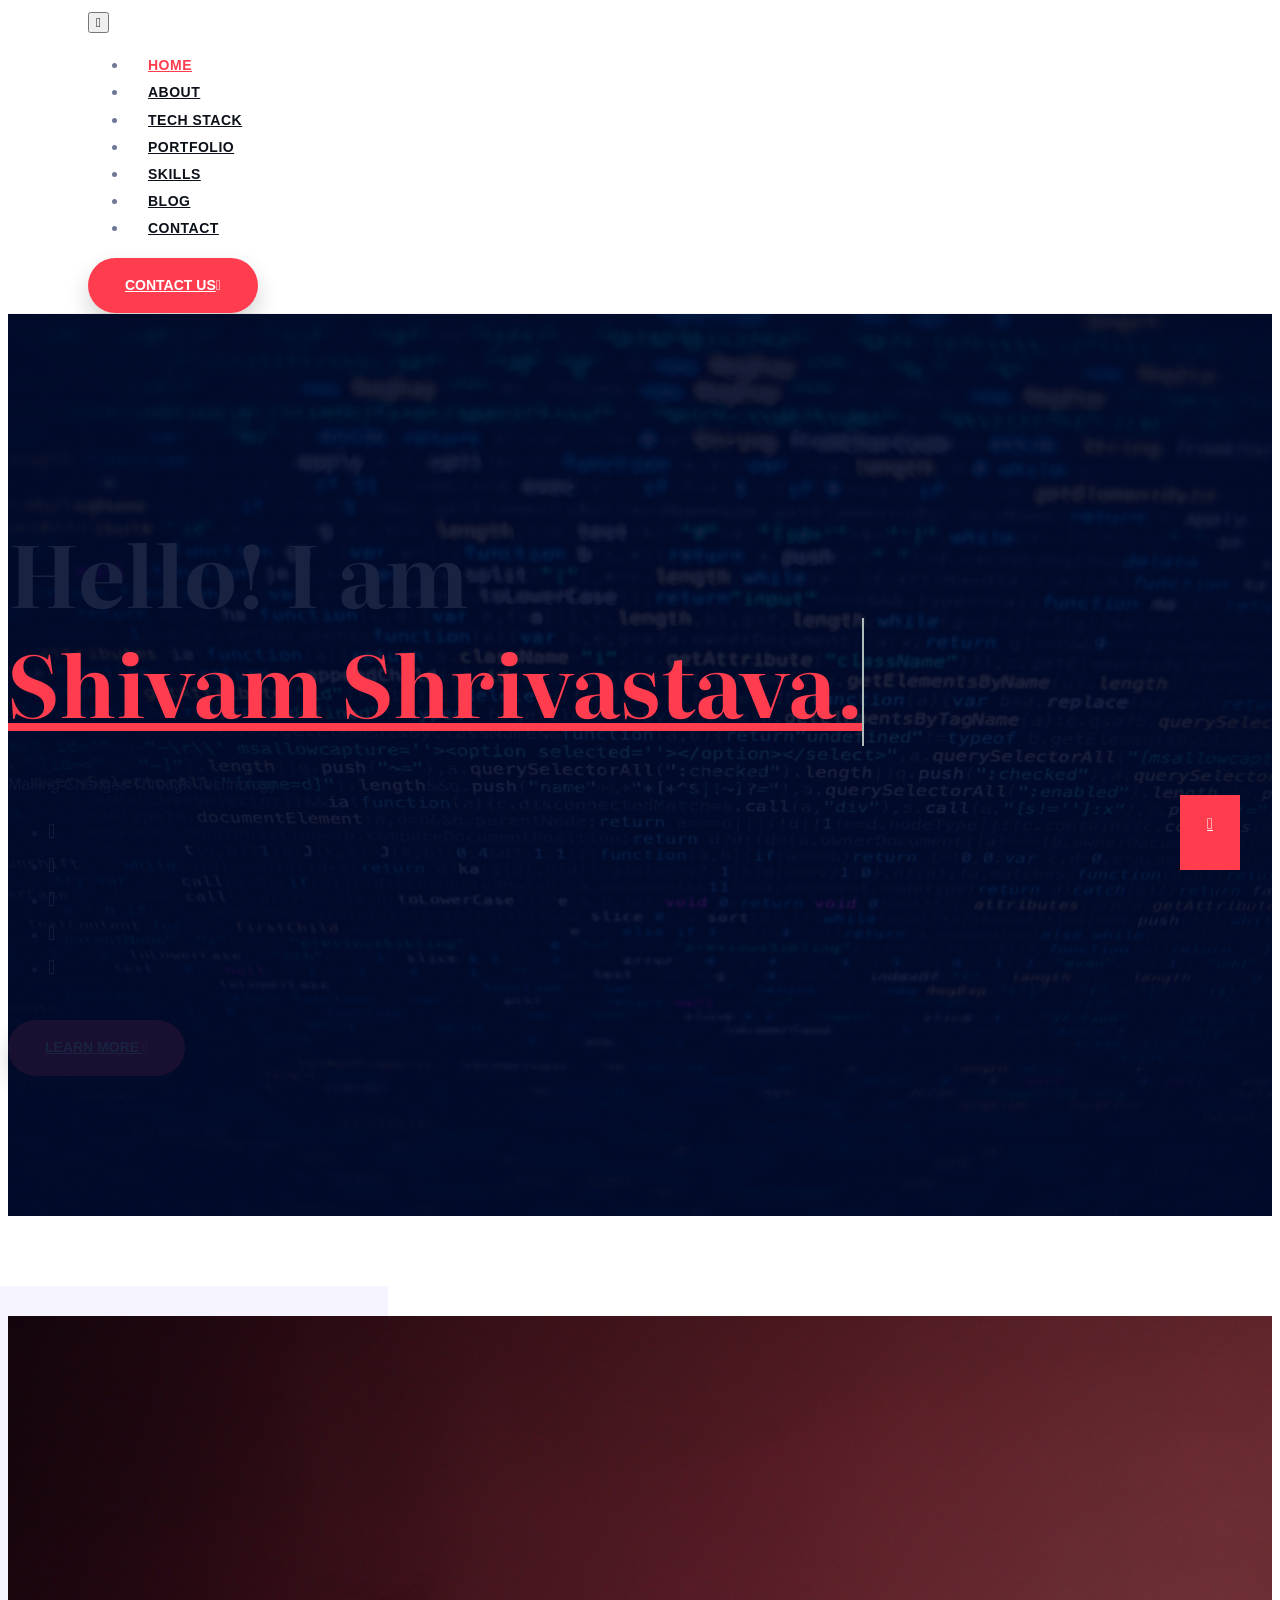
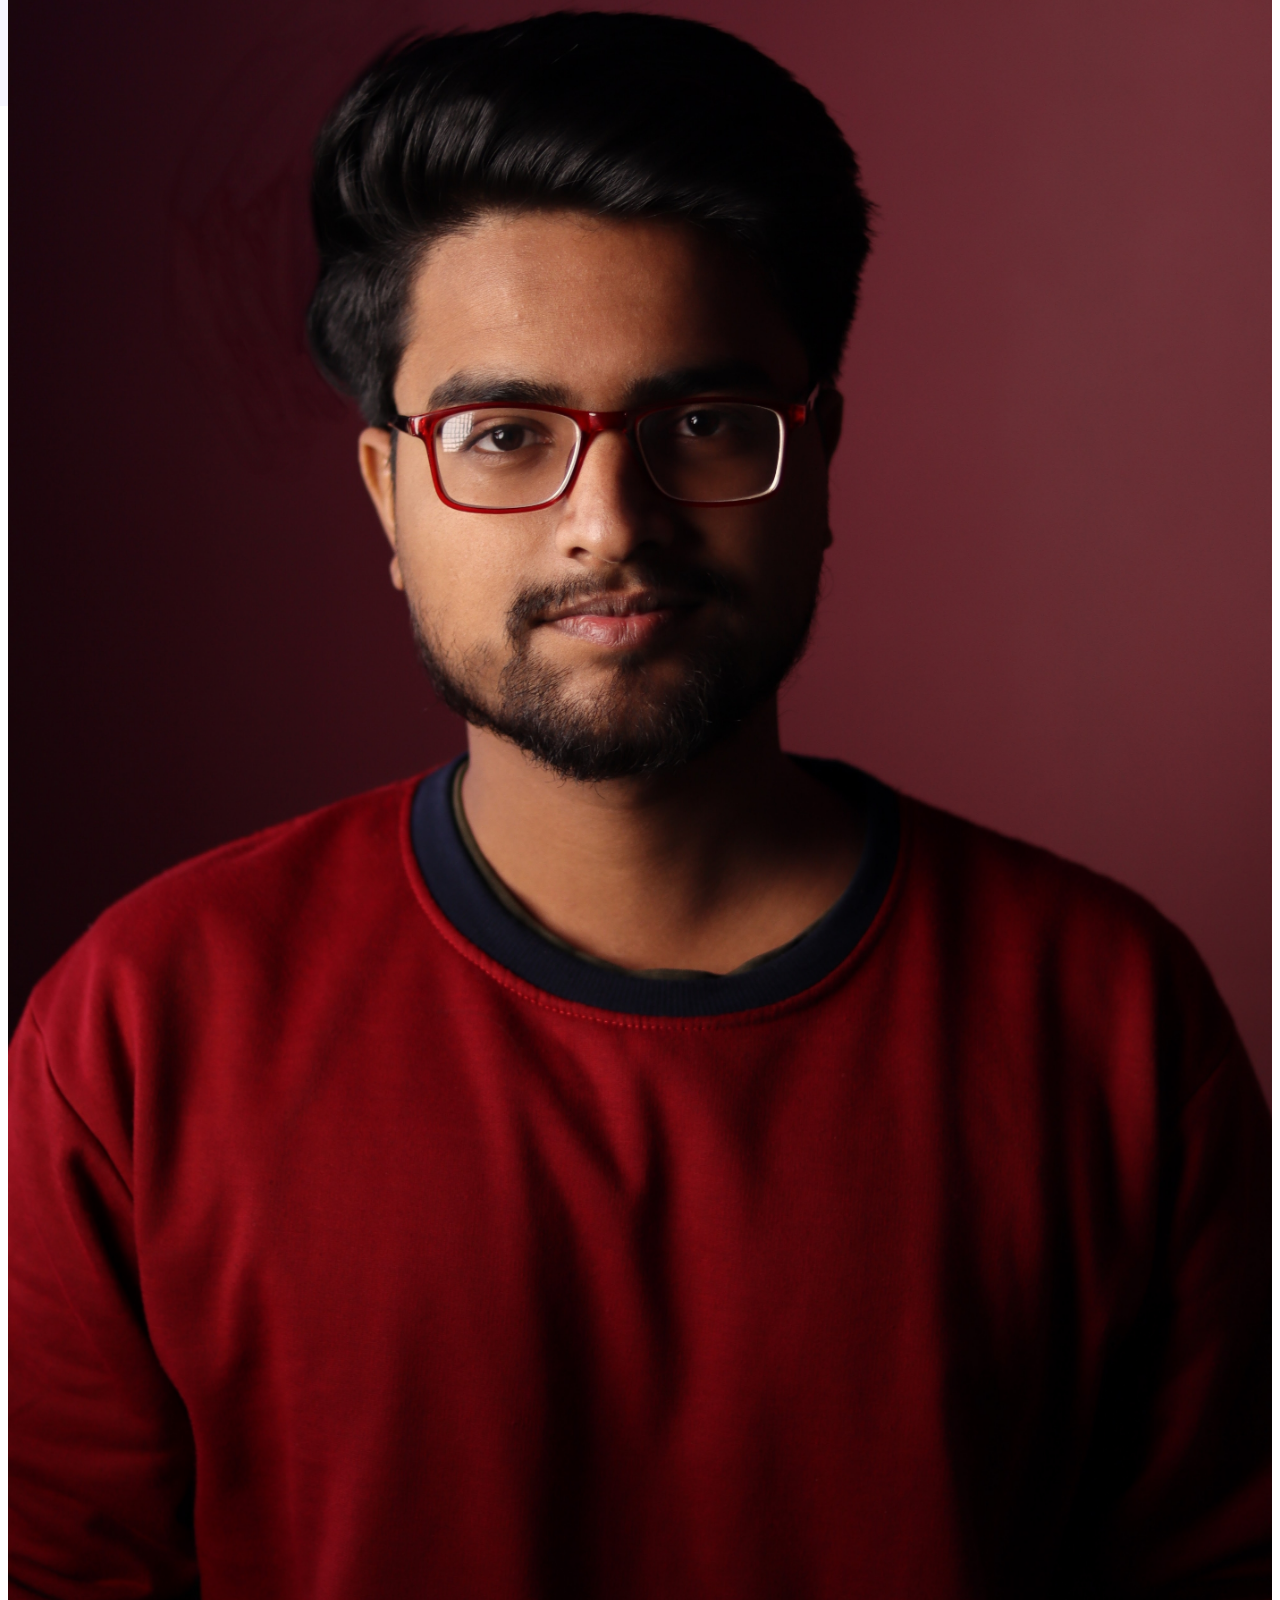
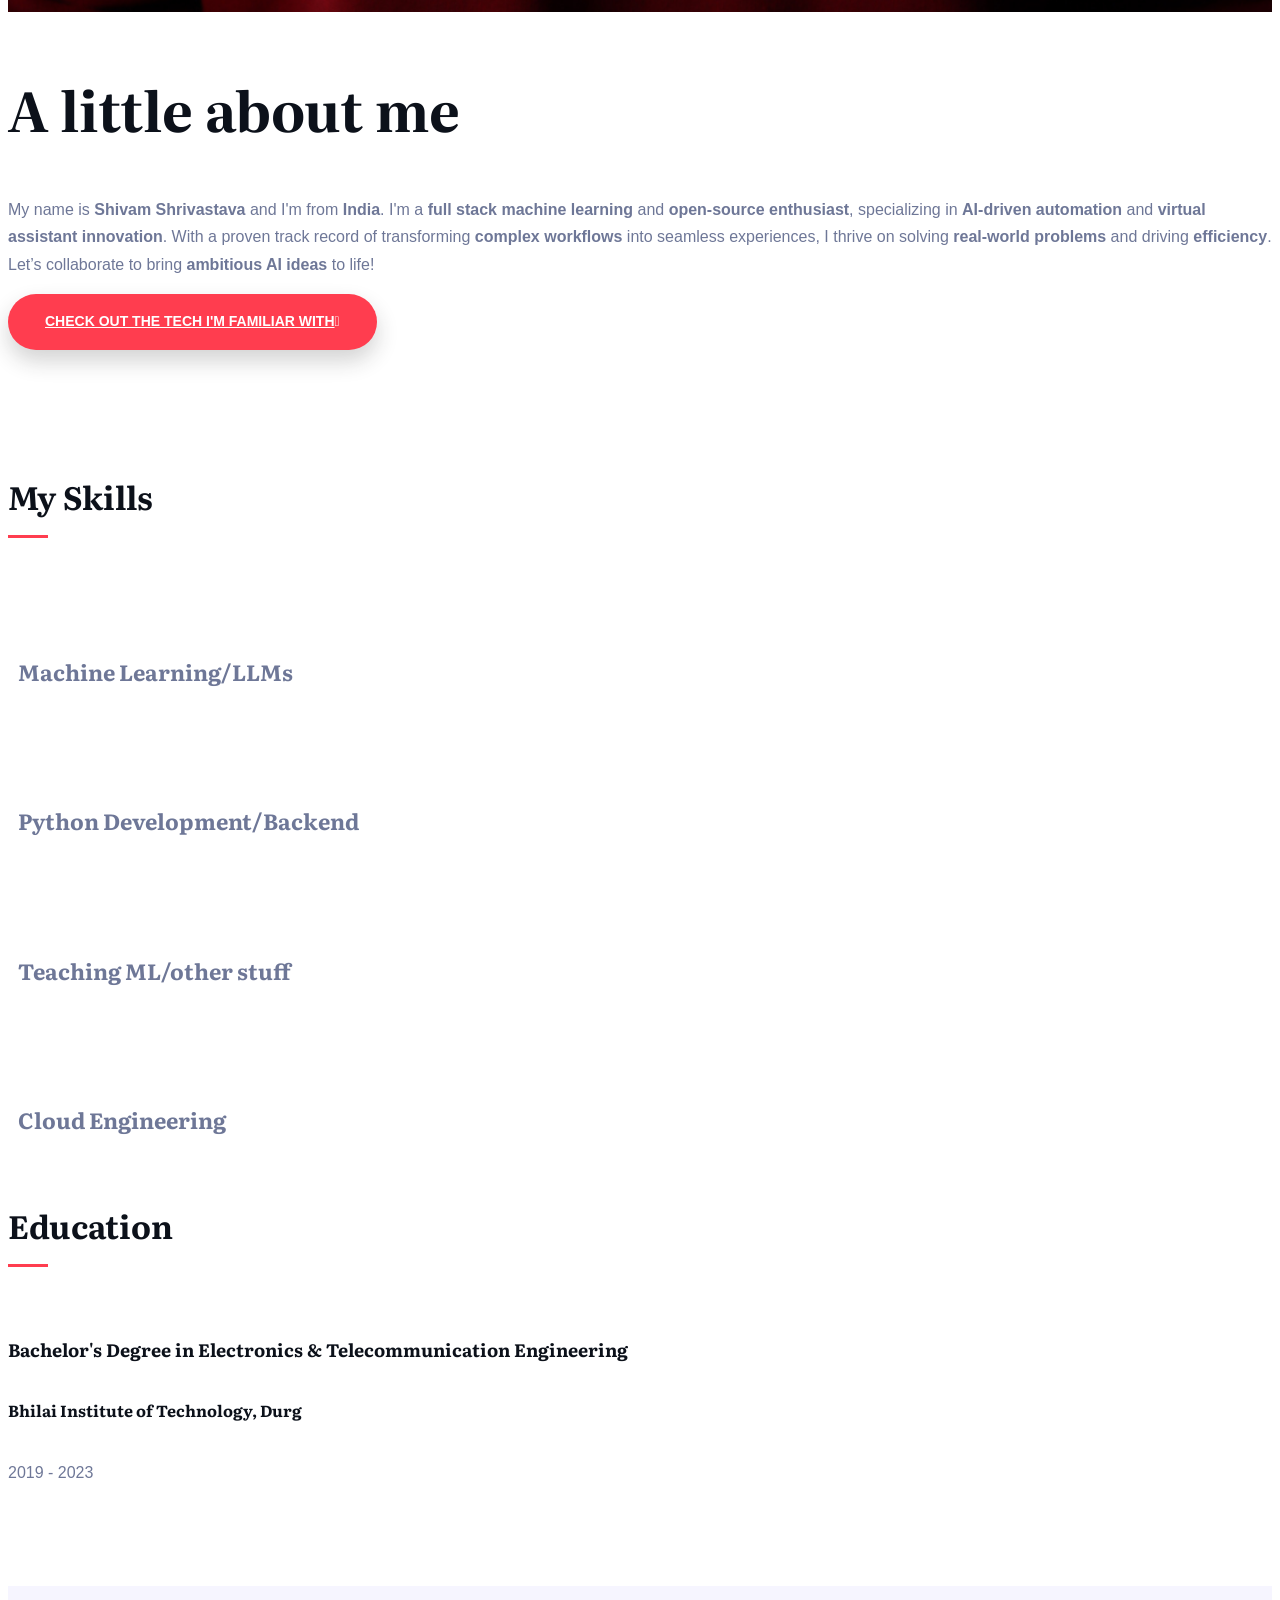
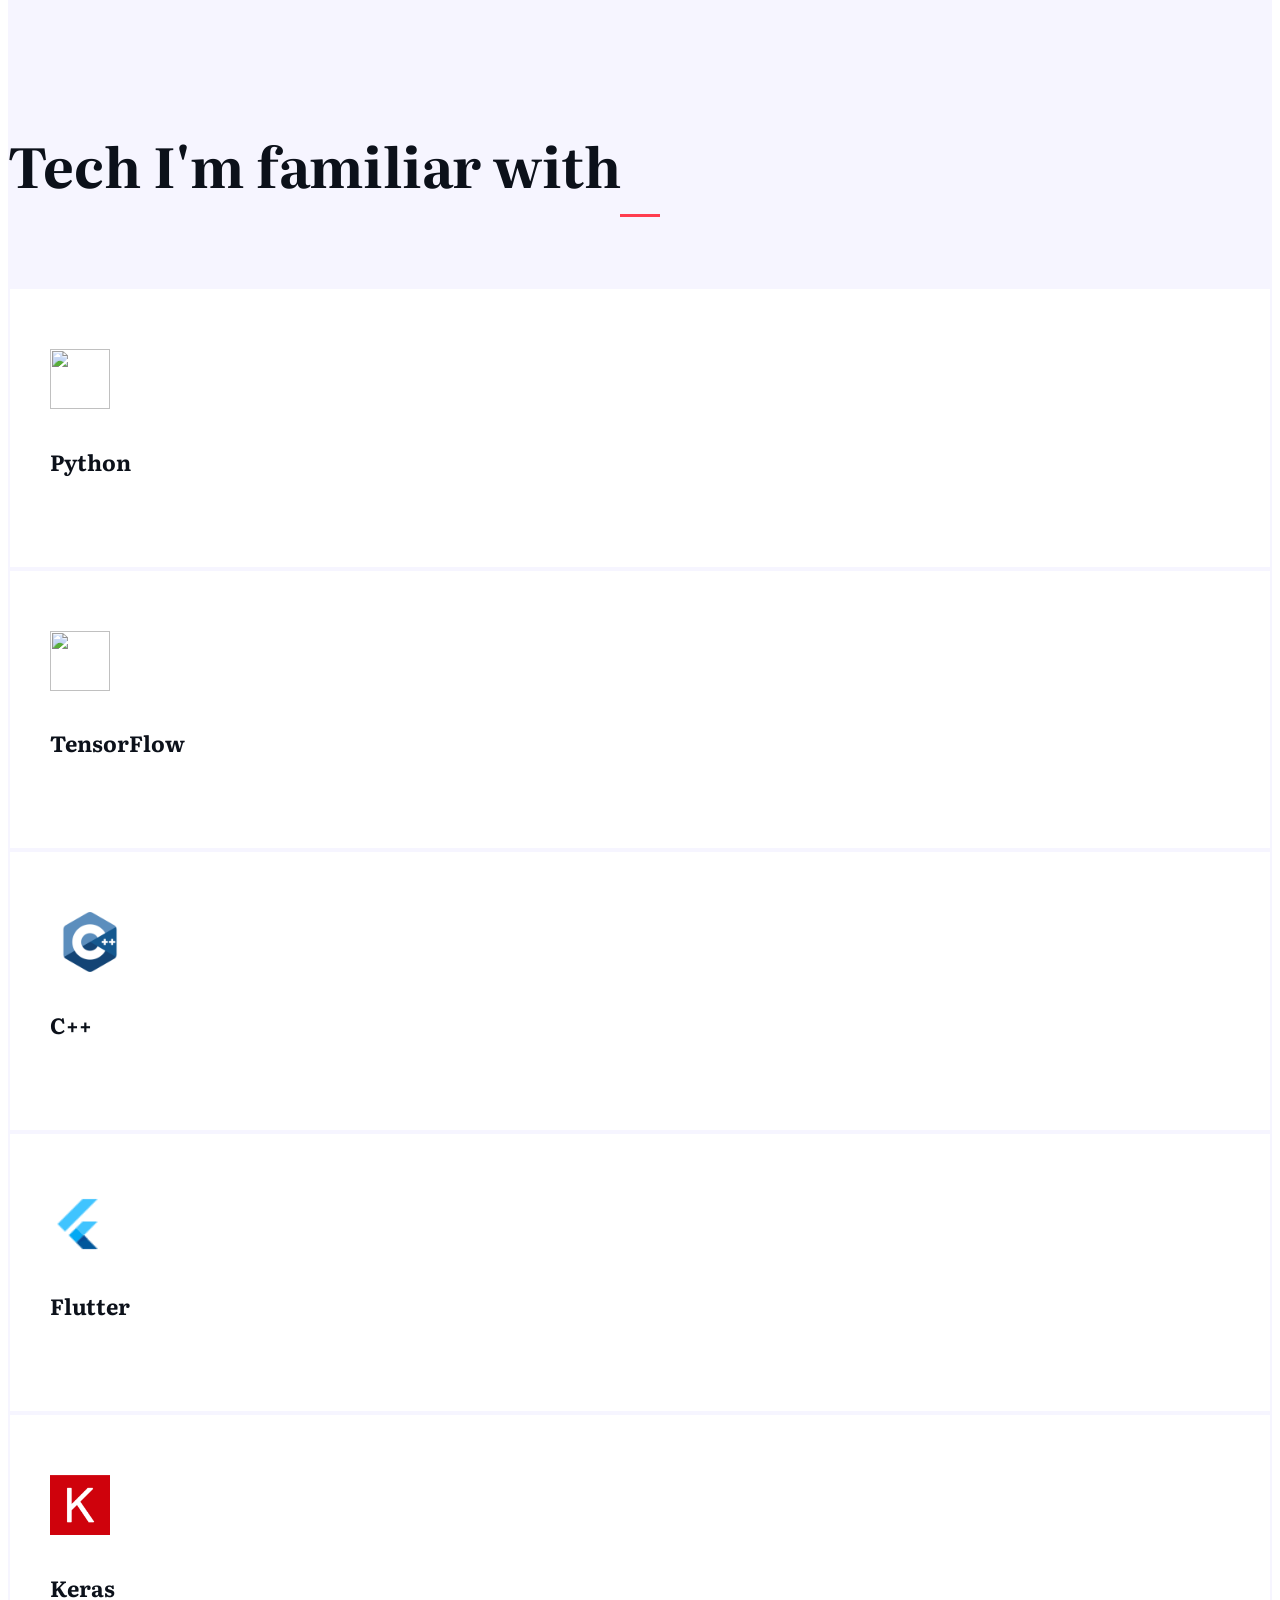
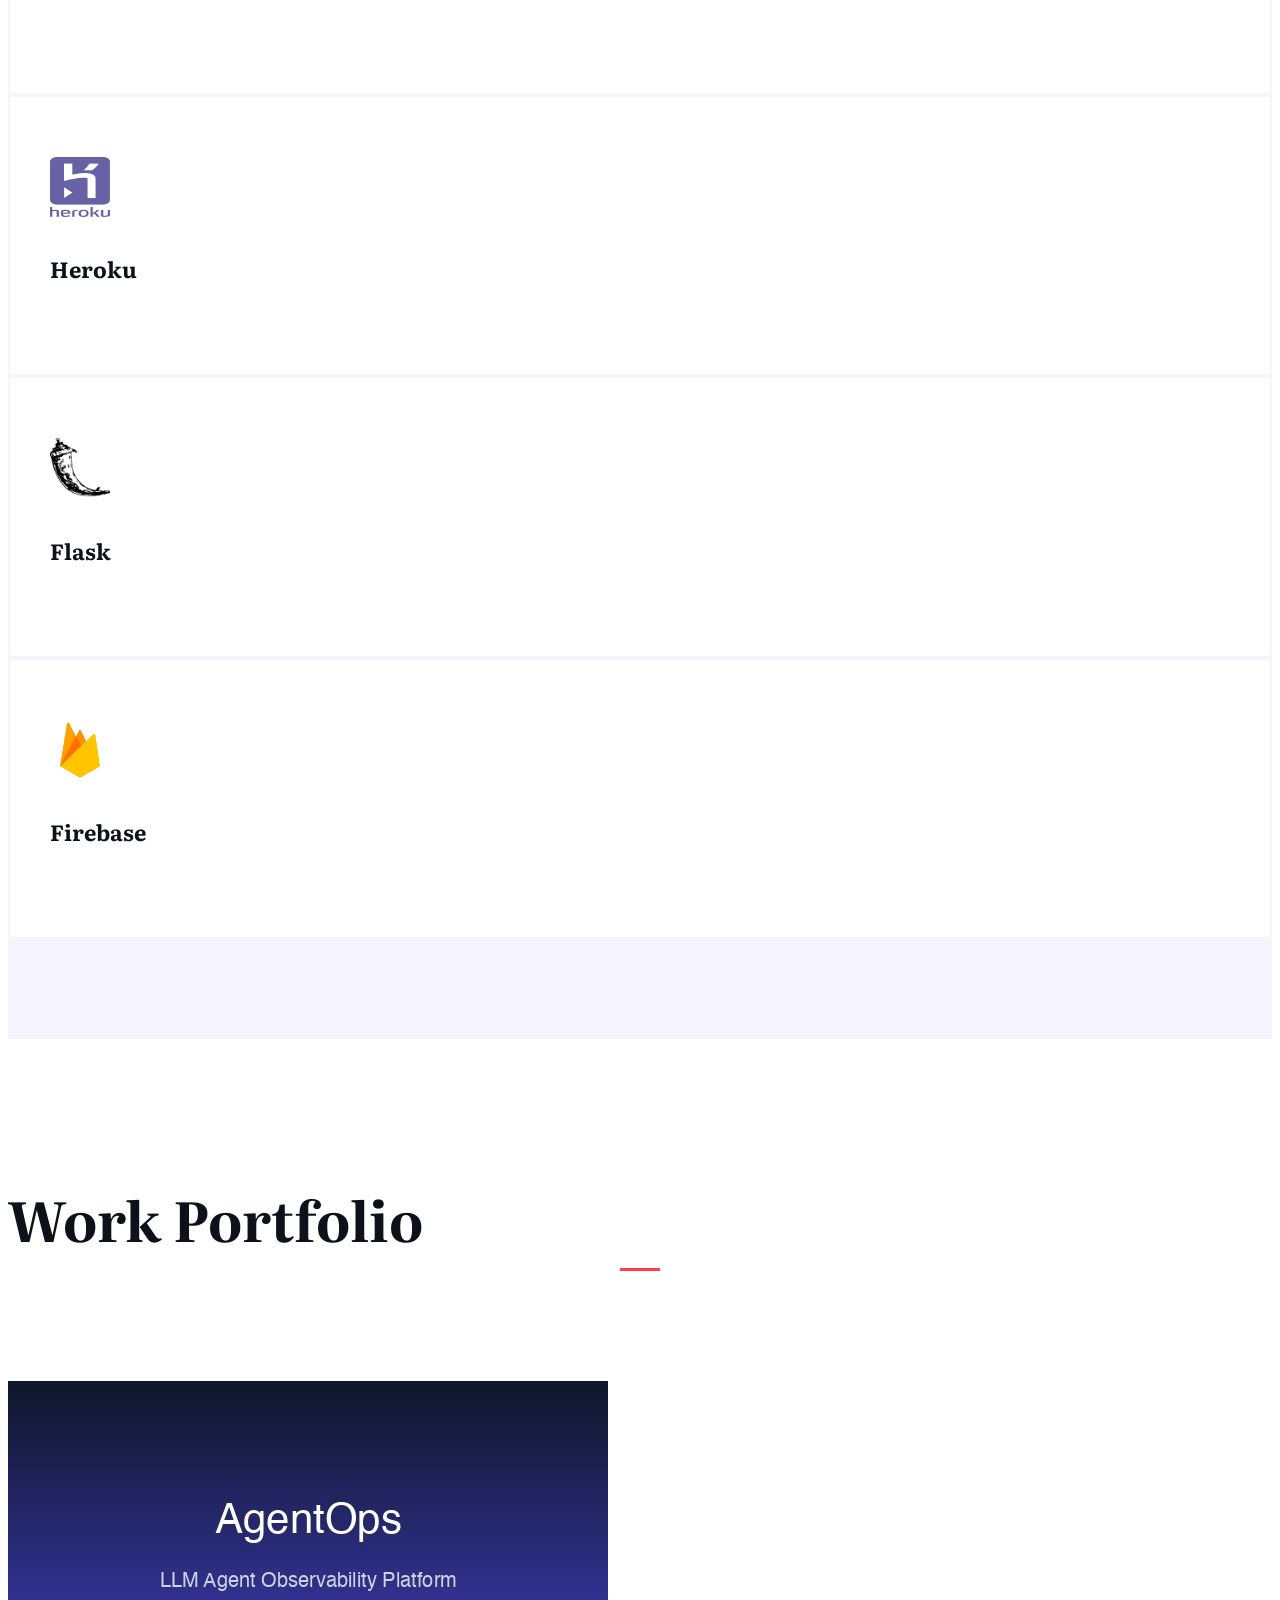
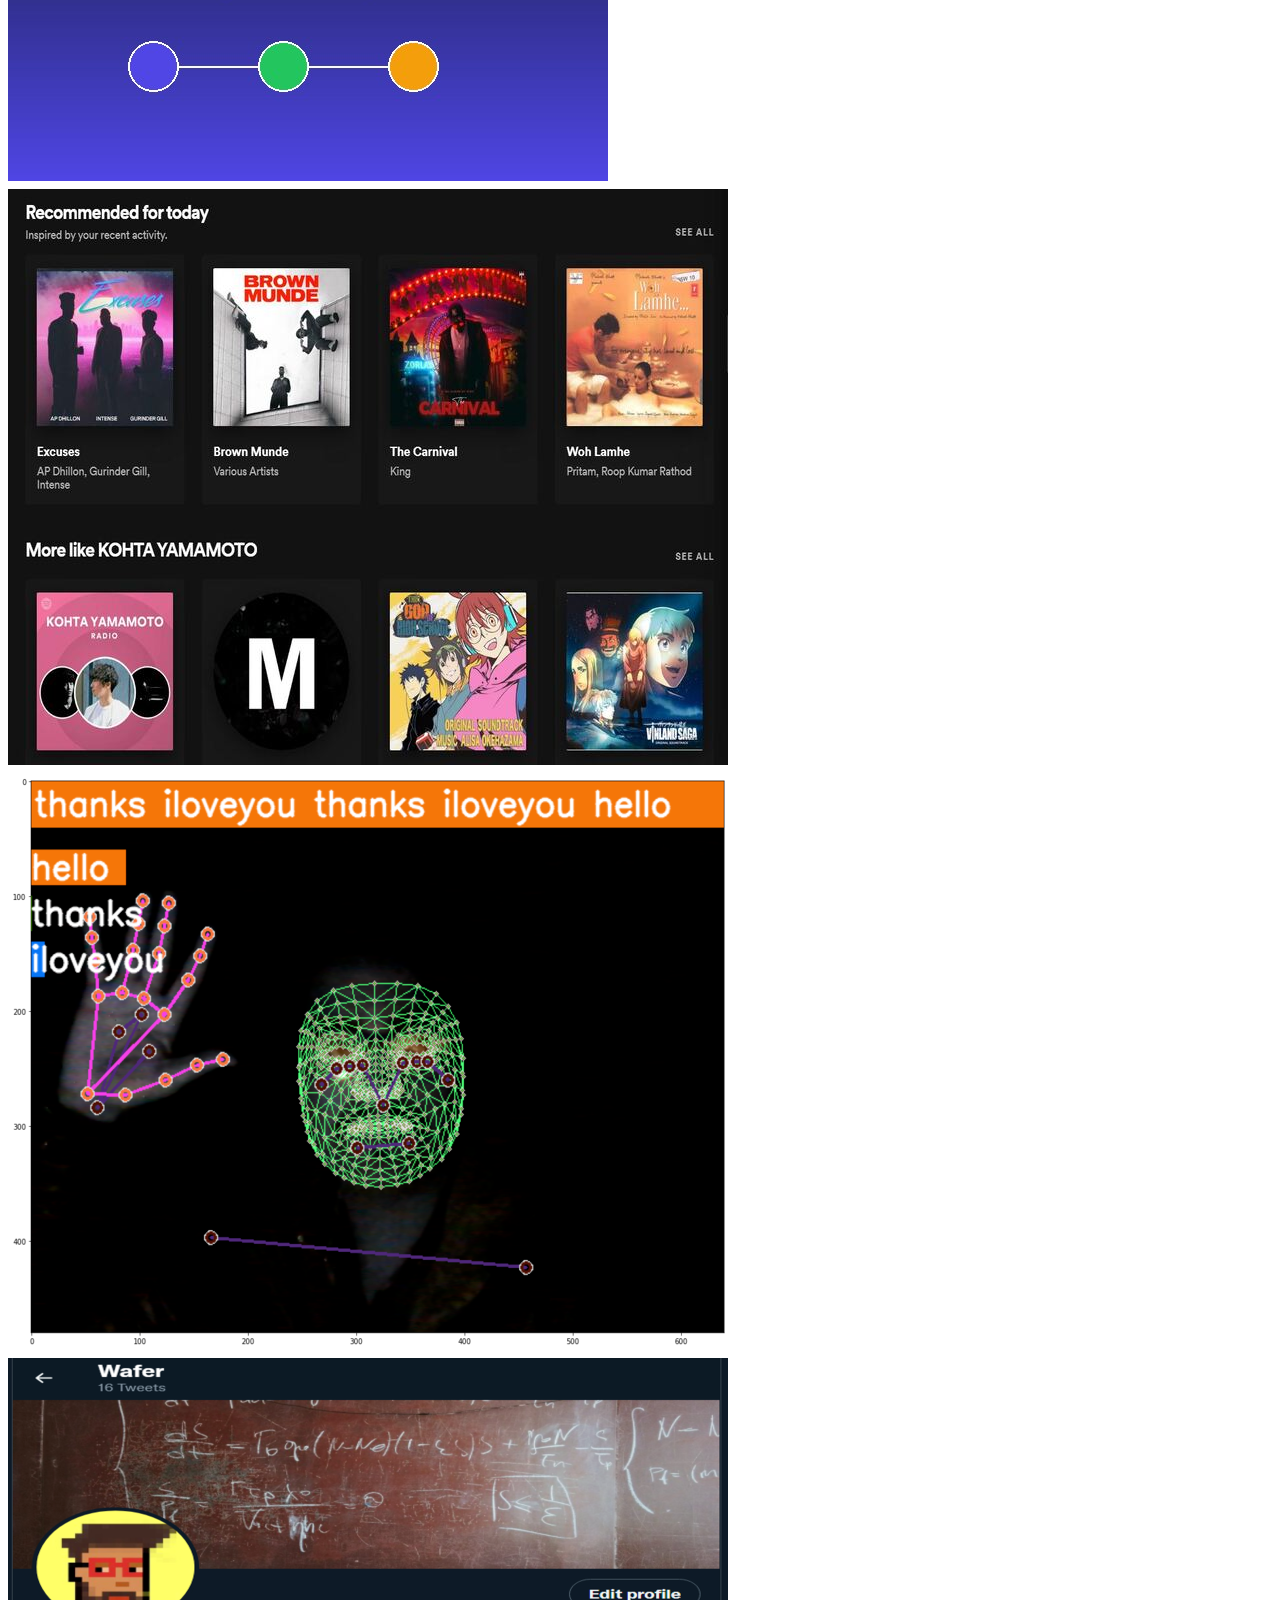
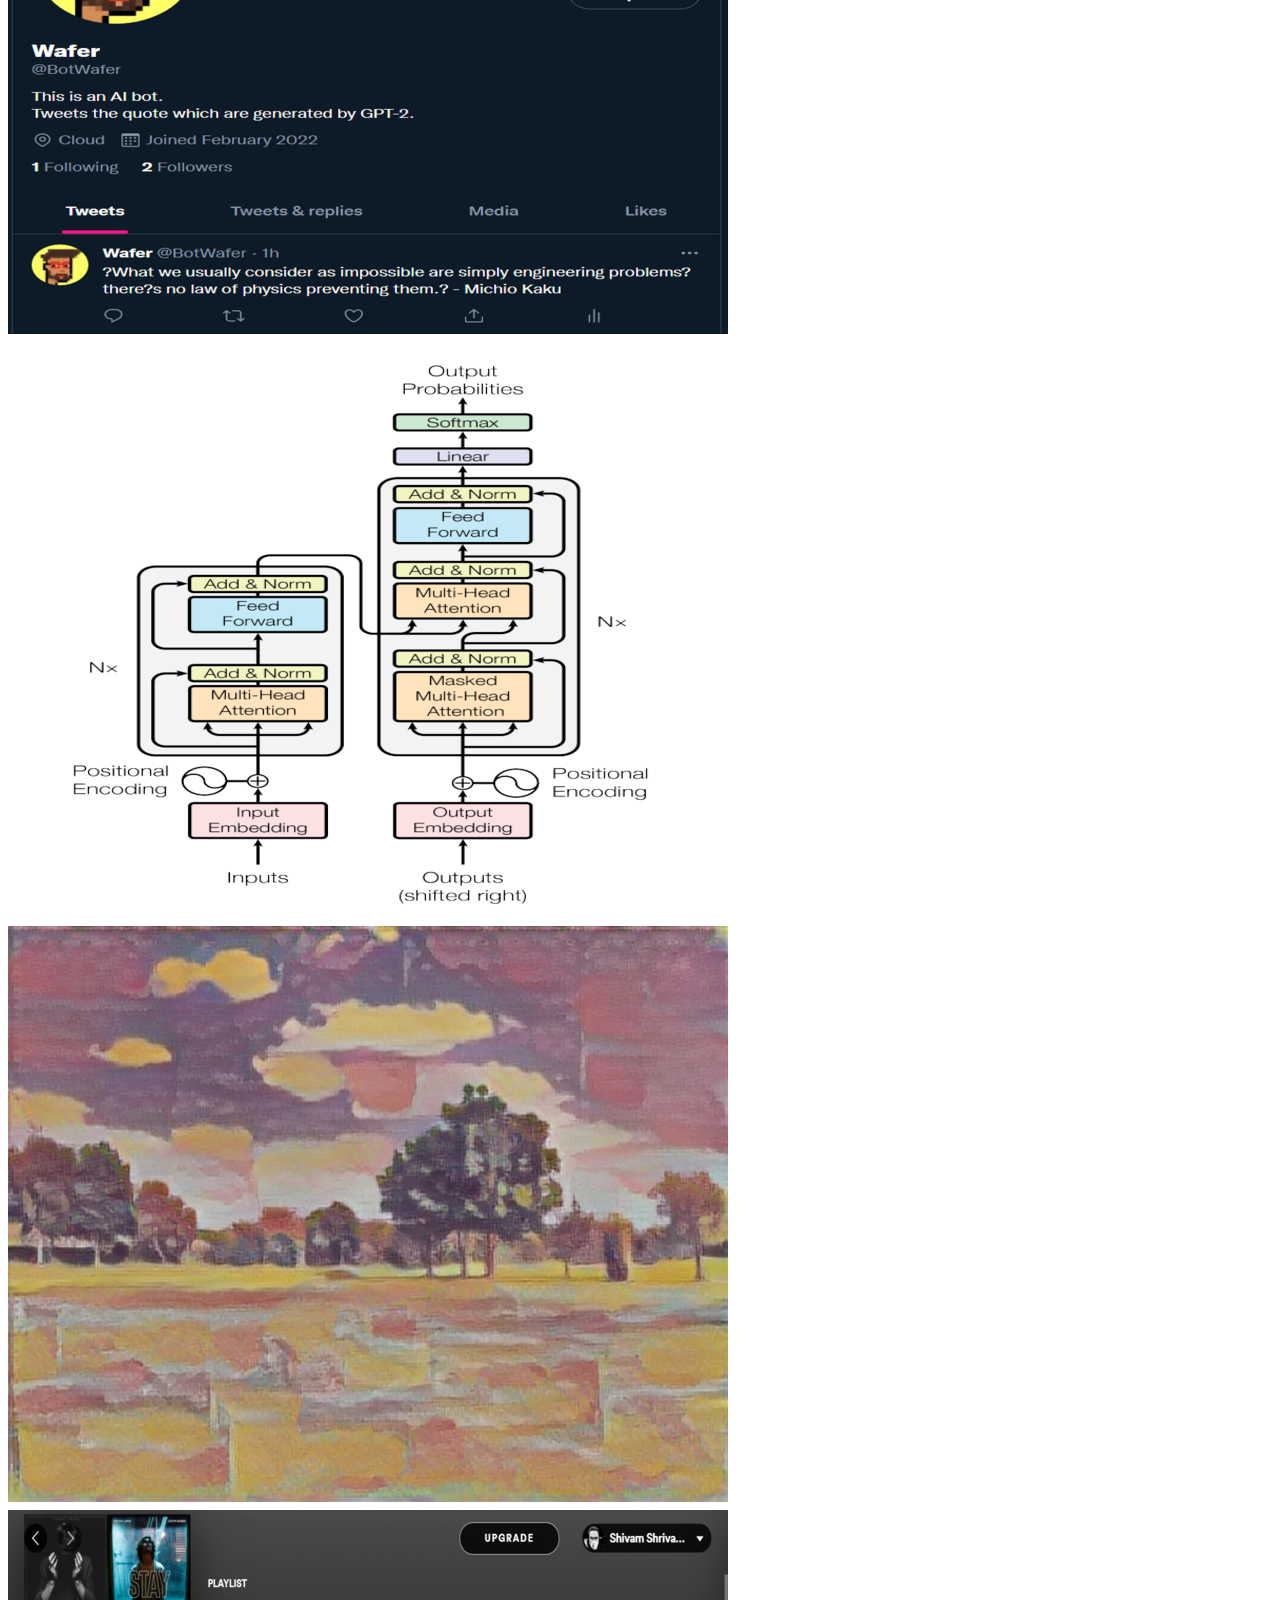
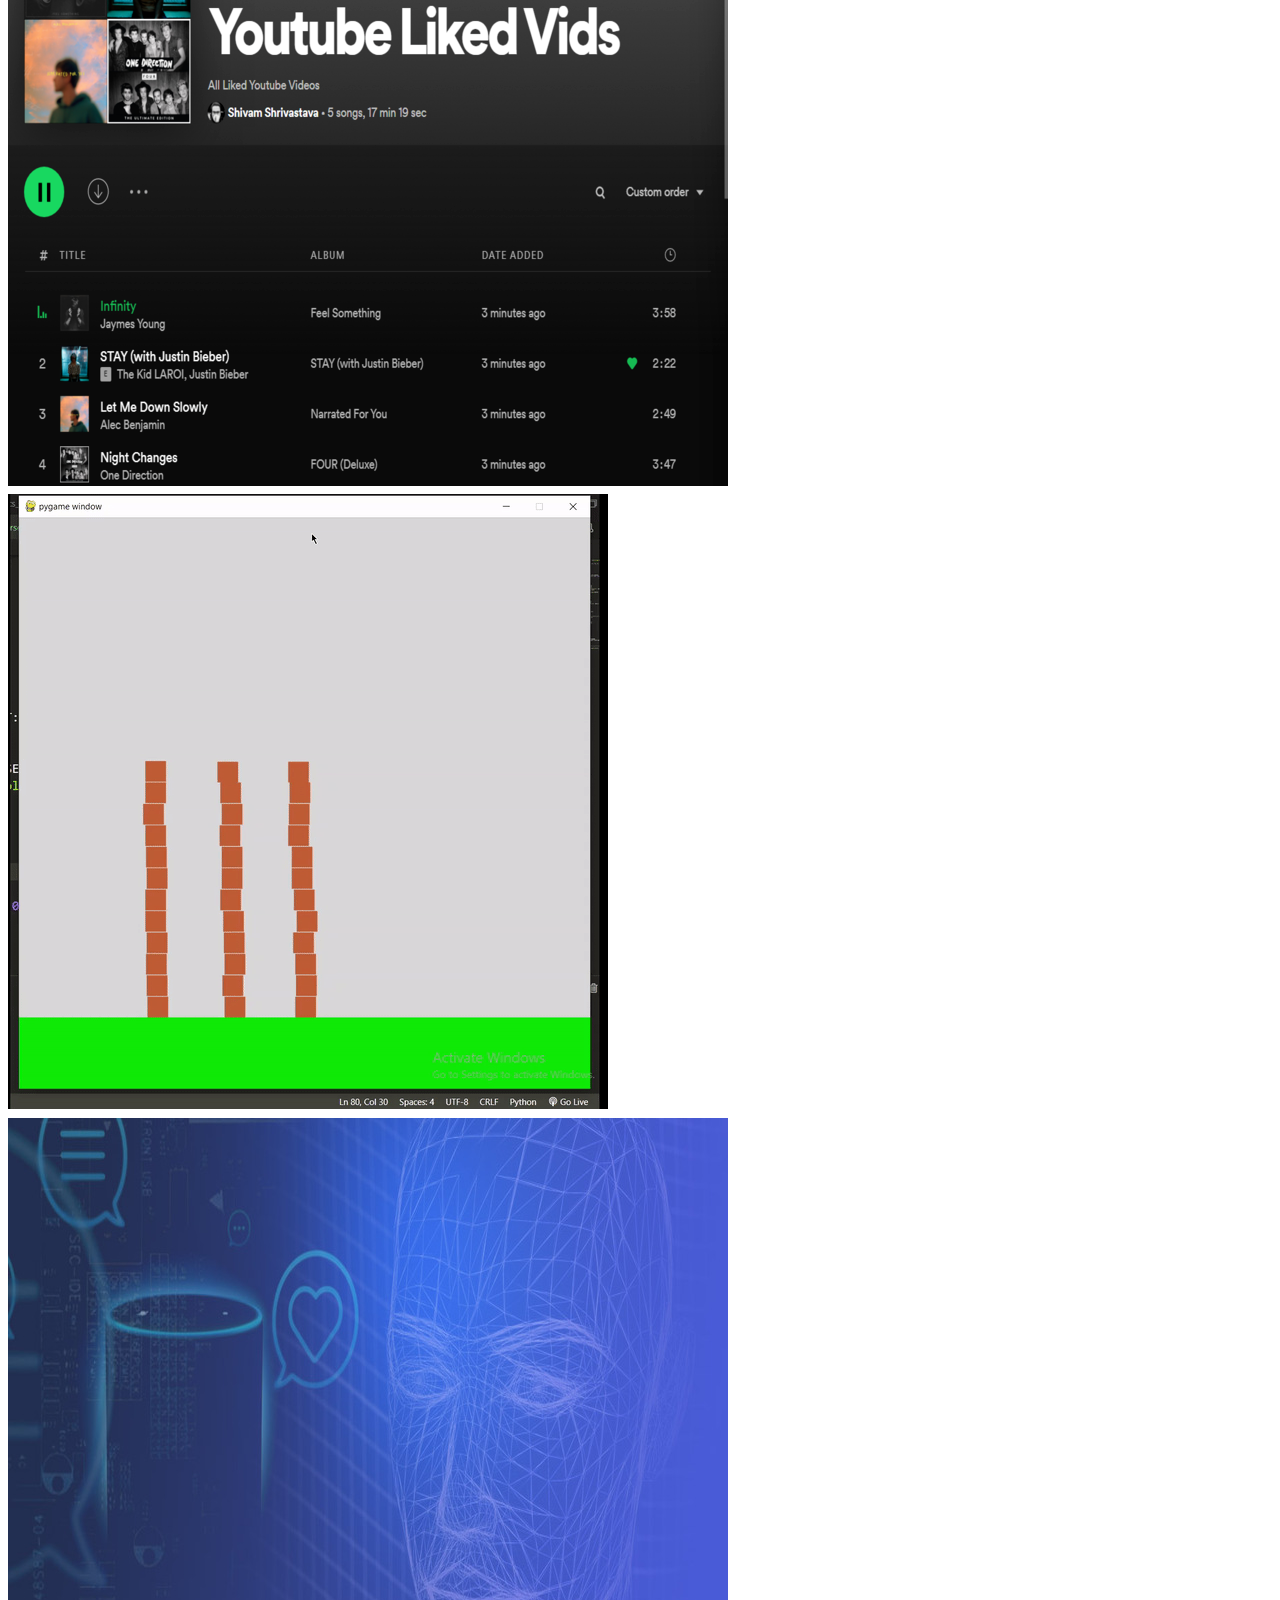
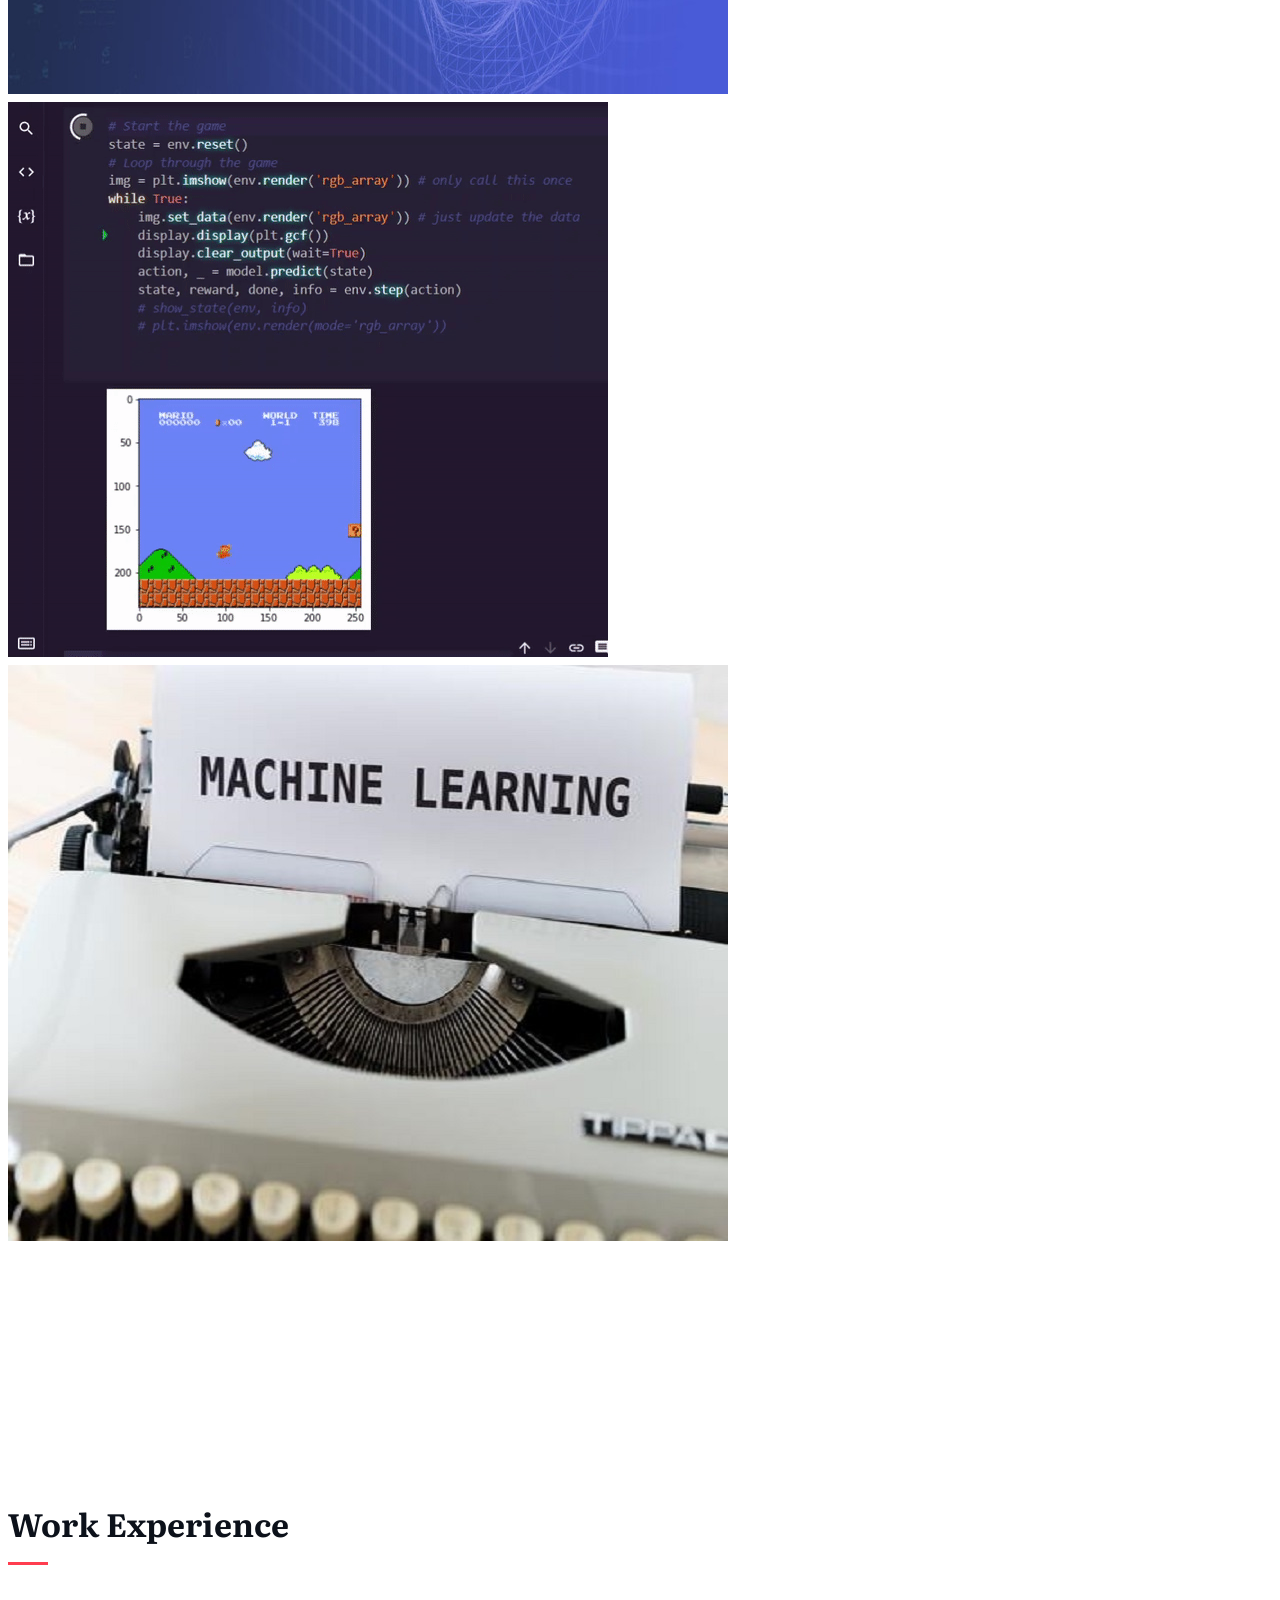
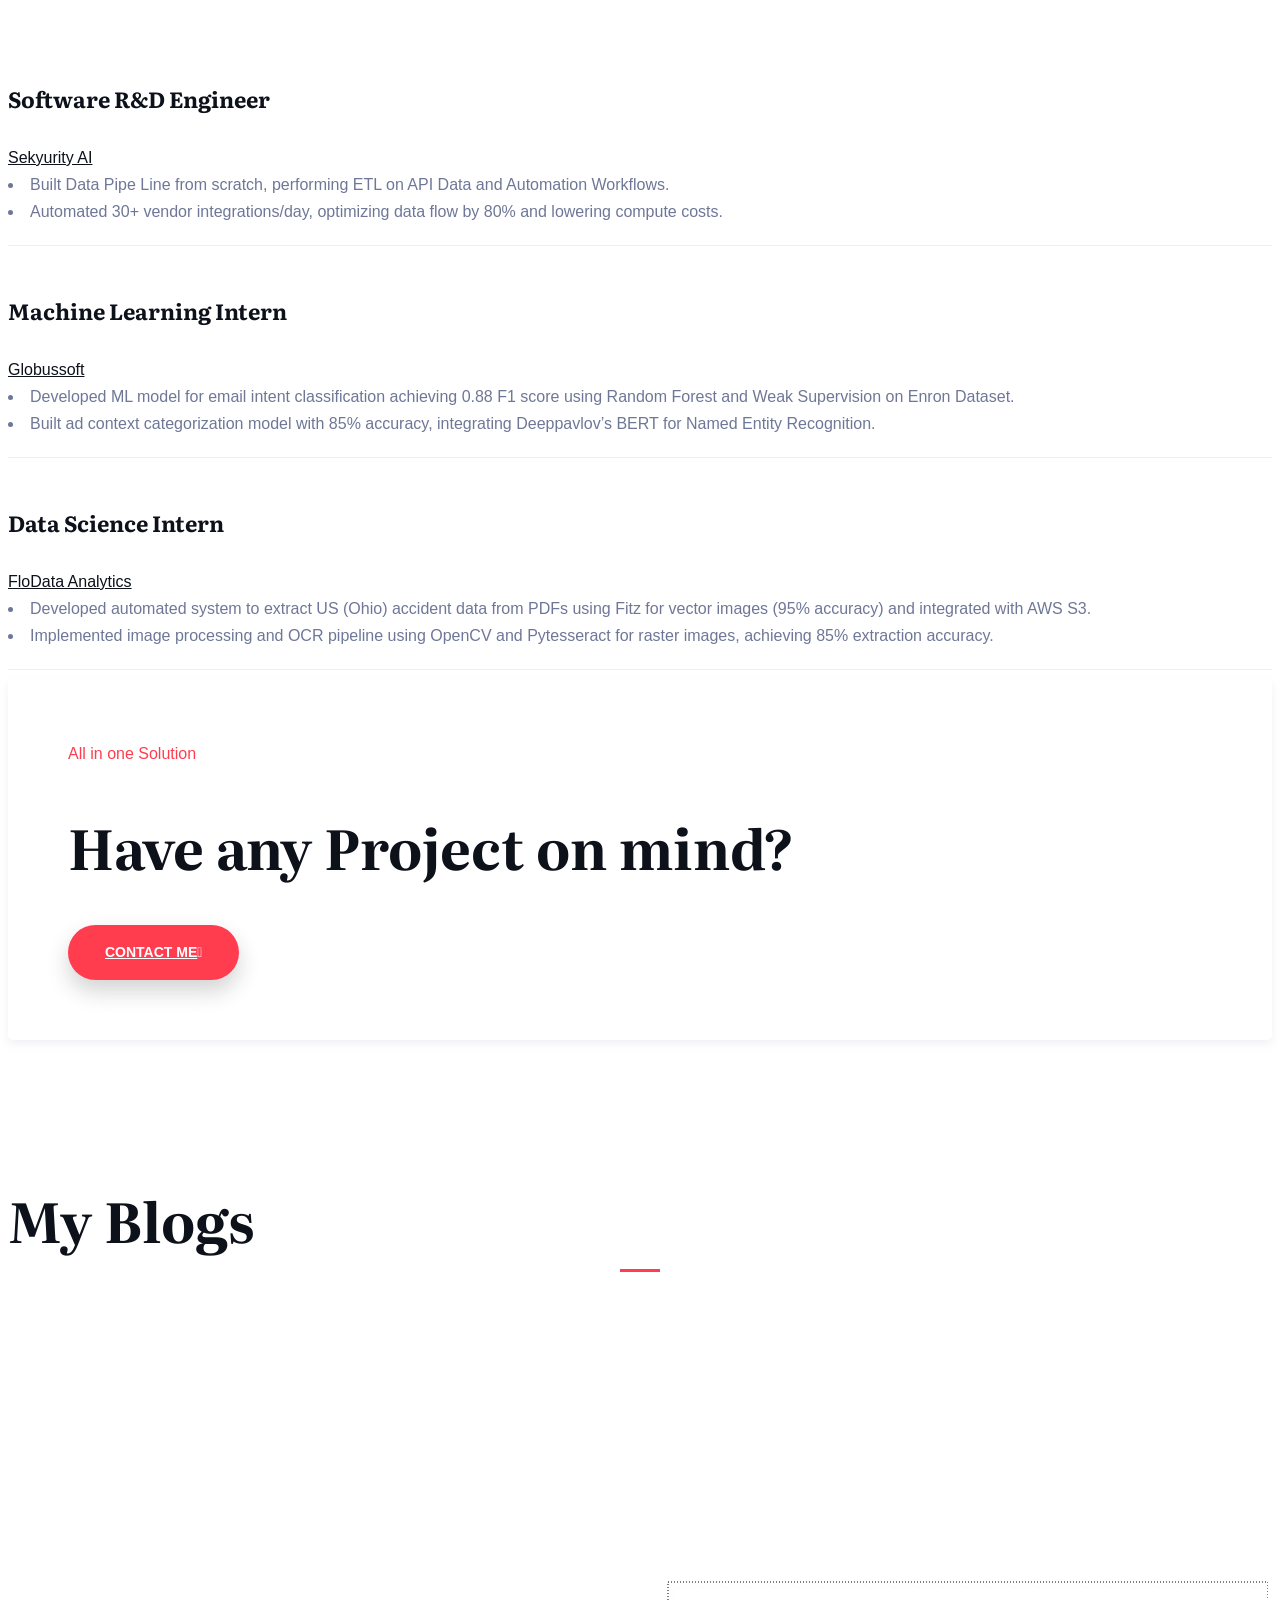
==== commit 29992c72: "feat(portfolio): add AgentOps project - Added AgentOps observability-platform project to Work Portfo" ====
--- a/index.html
+++ b/index.html
@@ -363,11 +363,23 @@
     <div class="row shuffle-wrapper portfolio-gallery">
       	<div class="col-lg-4 col-md-6 col-12 mb-4 shuffle-item" data-groups="[&quot;design&quot;,&quot;illustration&quot;]">
 	      	<div class="portfolio-item mb-4">
+				<img src="assets/images/resized/agentops.jpg" alt="AgentOps Dashboard" class="img-fluid">
+				<div class="overlay-content">
+					<h5>AgentOps — LLM Agent Observability</h5>
+					<a href="assets/images/resized/agentops.jpg" class="portfolio-image popup-gallery"><i class="ti-zoom-in"></i></a>
+					<a href="https://github.com/Shivam-Shrivastav/git-agentops"><i class="ti-link"></i></a>
+					<a href="https://agentops.website" title="Live site"><i class="ti-world"></i></a>
+				</div>
+			</div>
+      	</div>
+
+      	<div class="col-lg-4 col-md-6 col-12 mb-4 shuffle-item" data-groups="[&quot;design&quot;,&quot;illustration&quot;]">
+	      	<div class="portfolio-item mb-4">
 				<img src="assets/images/resized/song-rec.jpg" alt="" class="img-fluid">
 				<div class="overlay-content">
 					<h5>Song Recommendation System</h5>
-					<a href="assets/images/resized/song-rec.jpg" class="portfolio-image popup-gallery"><i class="ti-zoom-in"></i></a>	
-					<a href="https://github.com/Shivam-Shrivastav/100-Days-of-Project/tree/main/Songs%20Recommendation%20System"><i class="ti-link"></i></a>	
+					<a href="assets/images/resized/song-rec.jpg" class="portfolio-image popup-gallery"><i class="ti-zoom-in"></i></a>
+					<a href="https://github.com/Shivam-Shrivastav/100-Days-of-Project/tree/main/Songs%20Recommendation%20System"><i class="ti-link"></i></a>
 				</div>
 			</div>
       	</div>
@@ -893,9 +905,8 @@
 					<h6 class="mb-4">Follow Me</h6>
 					<ul class="list-inline footer-socials-icon mb-0">
 						<li class="list-inline-item"><a href="https://github.com/Shivam-Shrivastav"><i class="fab fa-github"></i></a></li>
-						<li class="list-inline-item"><a href="https://twitter.com/shivam05_"><i class="fab fa-twitter"></i></a></li>
-						<li class="list-inline-item"><a href="https://www.linkedin.com/in/shivam-shrivastava-1ab2841a3/"><i class="fab fa-linkedin"></i></a></li>
-						<li class="list-inline-item"><a href="https://www.instagram.com/mahi05._/"><i class="fab fa-instagram"></i></a></li>
+						<li class="list-inline-item"><a href="https://x.com/ShivamsTwt"><i class="fab fa-twitter"></i></a></li>
+						<li class="list-inline-item"><a href="https://www.linkedin.com/in/shivam-shrivastava-/"><i class="fab fa-linkedin"></i></a></li>
 						<li class="list-inline-item"><a href="https://dev.to/shivam05"><i class="fab fa-dev"></i></a></li>
 					</ul>
 				</div>
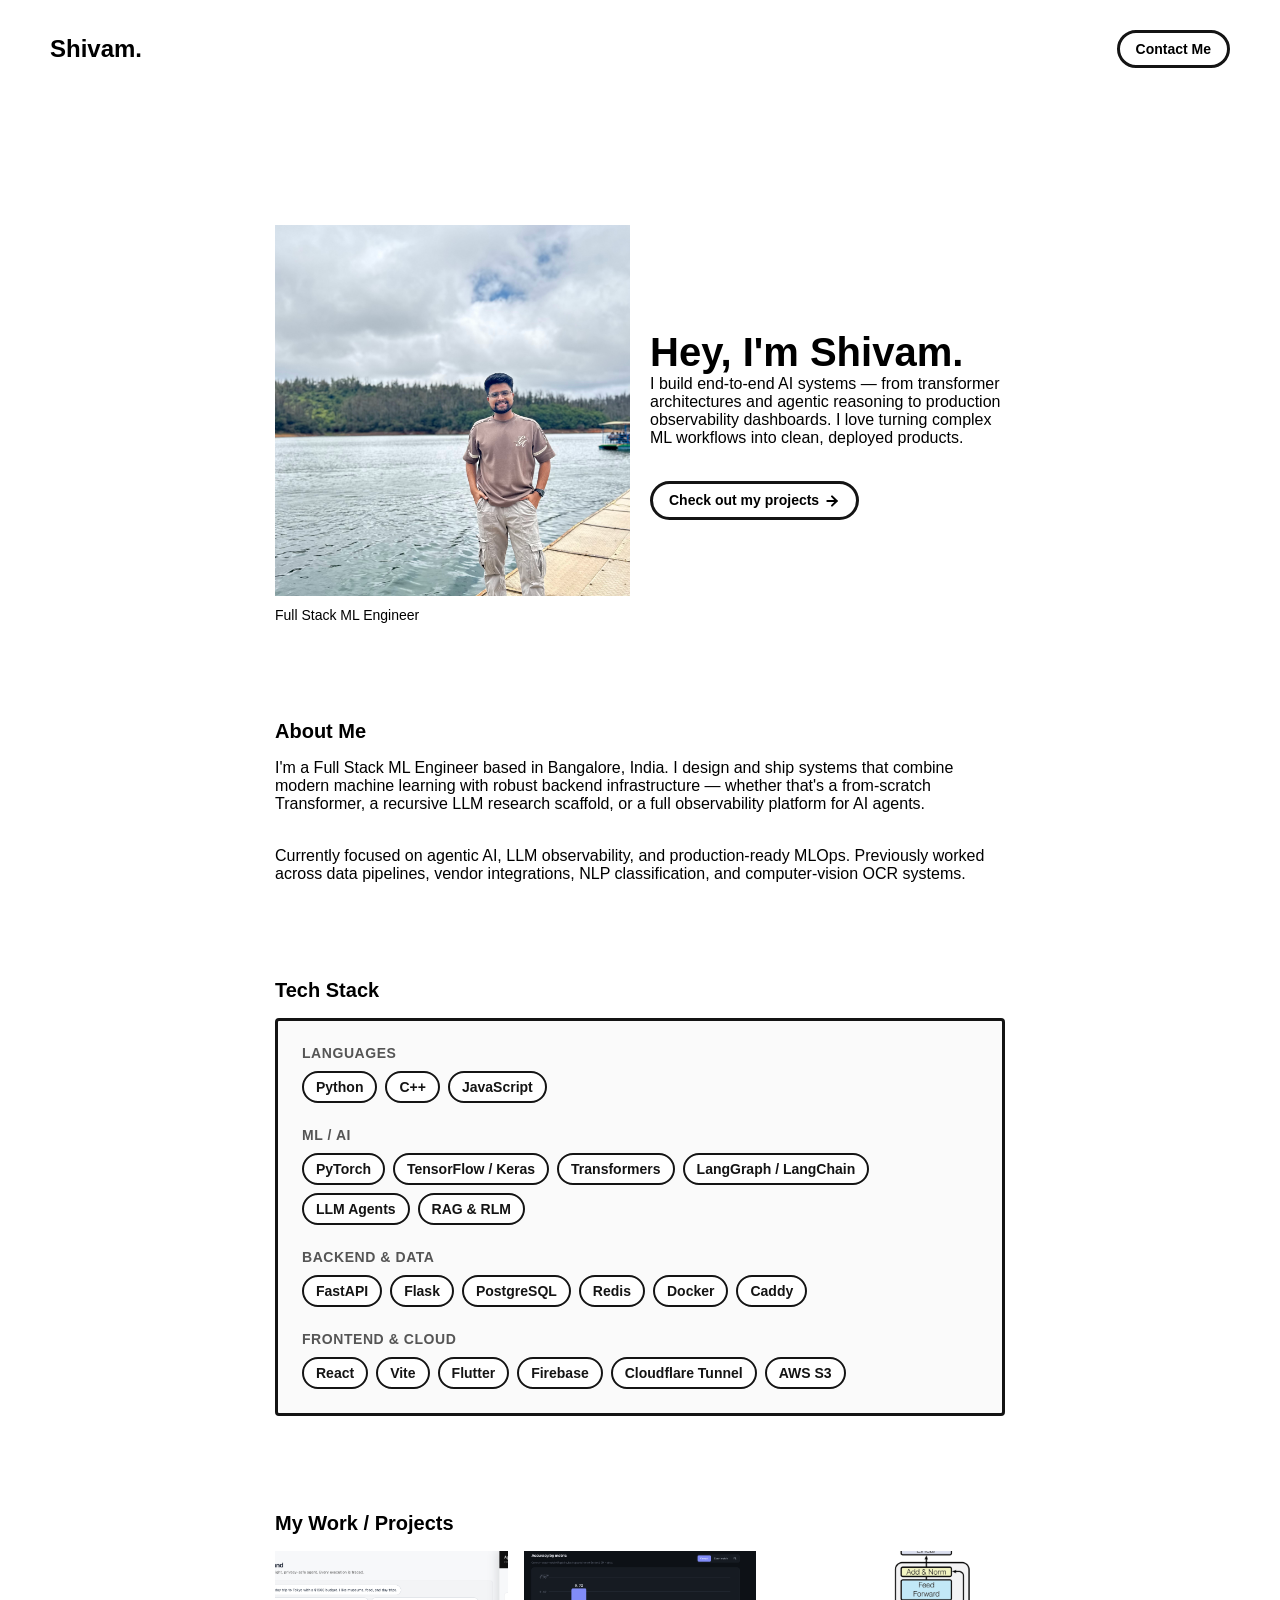
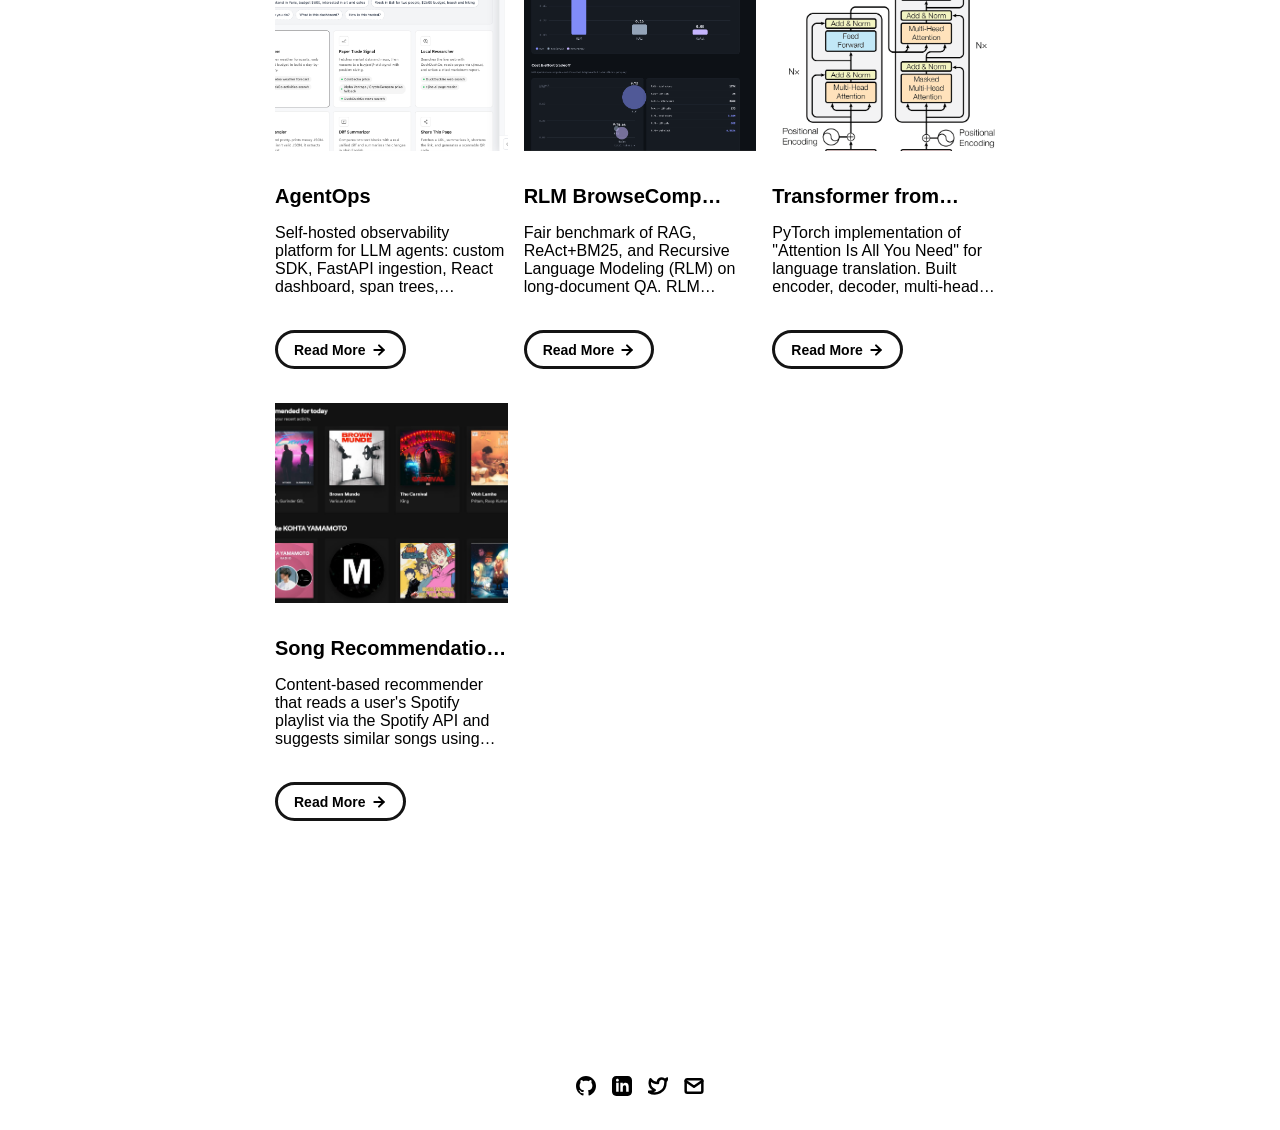
==== commit 3a0e91ec: "feat: migrate portfolio to Unemployables template with curated projects - Replaced old portfolio wit" ====
--- a/index.html
+++ b/index.html
@@ -1,967 +1,181 @@
 <!DOCTYPE html>
-<html lang="zxx">
+<html lang="en">
+  <head>
+    <meta charset="utf-8">
+    <link rel="icon" href="./assets/images/shivam.jpg" />
+    <title>Shivam Shrivastava — Portfolio</title>
+    <meta name="description" content="Full Stack ML Engineer portfolio of Shivam Shrivastava.">
+    <meta name="viewport" content="width=device-width, initial-scale=1" />
 
-<head>
+    <link rel="stylesheet" href="./css/layout.css">
+    <link rel="stylesheet" href="./css/typography.css">
+    <link rel="stylesheet" href="./css/utilities.css">
+    <link rel="stylesheet" href="./css/custom.css">
 
-  <link rel="icon" type="image/png" href="https://img.icons8.com/?size=100&id=kBpfL4a06iTO&format=png&color=000000" />
+    <script defer src="./js/script.js"></script>
+  </head>
+  <body>
+    <!-- NAVBAR -->
+    <div class="navbar">
+      <a class="nav-title-link" href="./index.html">
+        <span class="nav-title">Shivam.</span>
+      </a>
+      <a class="button" href="mailto:shivamshrivastava1021@gmail.com">
+        <span class="button-text">Contact Me</span>
+      </a>
+    </div>
 
-  <meta http-equiv="Content-Type" content="text/html; charset=UTF-8">
-  <meta name="description" content="remus,business,company,agency,multipurpose,modern,bootstrap4">
-  
-  <meta name="author" content="Shivam">
+    <!-- MAIN PAGE CONTENT -->
+    <div id="main-content">
 
-  <title>Shivam's Portfolio</title>
+      <!-- PORTFOLIO HEADER -->
+      <div id="portfolio-header">
+        <div id="portfolio-header-image-container">
+          <img src="./assets/images/shivam.jpg" class="portfolio-header-image" alt="Shivam Shrivastava">
+          <a class="no-underline" target="_blank" href="https://www.linkedin.com/in/shivam-shrivastava-/">
+            <span class="image-caption">Full Stack ML Engineer</span>
+          </a>
+        </div>
 
-  <!-- Mobile Specific Meta-->
-  <meta name="viewport" content="width=device-width, initial-scale=1">
-  <!-- Favicon -->
-  <link rel="shortcut icon" type="image/x-icon" href="assets/images/favicon.html" />
-  <!-- bootstrap.min css -->
-  <link rel="stylesheet" href="assets/plugins/bootstrap/css/bootstrap.min.css">
-  <!-- animate.css -->
-  <link rel="stylesheet" href="assets/plugins/animate-css/animates.css">
-  <link rel="stylesheet" href="assets/plugins/fontawesome/css/all.css">
-  <link rel="stylesheet" href="assets/plugins/themify/css/themify-icons.css">
-  <!-- Magnify Popup -->
-  <link rel="stylesheet" href="assets/plugins/magnific-popup/dist/magnific-popup.css">
-   <link rel="stylesheet" href="assets/plugins/animated-text/animated-text.css">
-  <!-- Slick Carousel CSS -->
-  <link rel="stylesheet" href="assets/plugins/slick-carousel/slick/slick.css">
-  <link rel="stylesheet" href="assets/plugins/slick-carousel/slick/slick-theme.css">
-
-  <!-- Main Stylesheet -->
-  <link rel="stylesheet" href="assets/css/style.css">
-
-</head>
-
-<body>
-
-
-
-<nav class="navbar navbar-expand-lg navigation header-padding site-header" id="navbar">
-	<div class="container-fluid">
-	  <a class="navbar-brand" href="index-2.html">
-	  	<!-- <h2>Rubi.</h2> -->
-	  	<!-- <img src="assets/images/logo.png" alt="Rubi" class="img-fluid"> -->
-	  </a>
-
-	  <button class="navbar-toggler" type="button" data-toggle="collapse" data-target="#navbarmain" aria-controls="navbarmain" aria-expanded="false" aria-label="Toggle navigation">
-		<span class="fa fa-bars"></span>
-	  </button>
-  
-	  <div class="collapse navbar-collapse" id="navbarmain">
-		<ul class="navbar-nav m-auto">
-		  <li class="nav-item">
-			<a class="nav-link smoth-scroll active" href="#slider">Home <span class="sr-only">(current)</span></a>
-		  </li>
-		   <li class="nav-item"><a class="nav-link smoth-scroll" href="#about">About</a></li>
-		   <li class="nav-item"><a class="nav-link smoth-scroll" href="#services">Tech Stack</a></li>
-		   <li class="nav-item"><a class="nav-link smoth-scroll" href="#portfolio">Portfolio</a></li>
-		   <li class="nav-item"><a class="nav-link smoth-scroll" href="#skills">Skills</a></li>
-		   <!-- <li class="nav-item"><a class="nav-link smoth-scroll" href="#team">Team</a></li> -->
-		   <li class="nav-item"><a class="nav-link smoth-scroll" href="#blog">Blog</a></li>
-		   <li class="nav-item"><a class="nav-link smoth-scroll" href="#contact">Contact</a></li>
-		</ul>
-
-		<form class="form-inline my-2 my-md-0 ml-lg-4">
-		  <a href="#contact" class="btn btn-main btn-rounded smoth-scroll">Contact Us<i class="fa fa-angle-right ml-2"></i></a>
-		</form>
-	  </div>
-	</div>
-</nav>
-
-<!-- Header Close --> 
-
-
-
-<!-- Slider Start -->
-<section class="slider" id="slider">
-	<div class="container">
-		<div class="row justify-content-center">
-			<div class="col-lg-8 col-md-8 col-12">
-				<div class="banner-content text-center">
-					 <h1 class="cd-headline clip is-full-width mb-4 ">
-					 	Hello! I am <br>
-	                    <span class="cd-words-wrapper text-color">
-	                        <b class="is-visible"> Shivam Shrivastava.</b>
-							<b>Full Stack ML Engineer.</b>
-						
-	                    </span>
-	                </h1>
-					<p class="font-weight-normal lead mt-3 mb-4">Making Changes Through Technology</p>
-					<ul class="list-inline socials-icon mb-4">
-						<li class="list-inline-item"><a href="https://github.com/Shivam-Shrivastav"><i class="fab fa-github"></i></a></li>
-						<li class="list-inline-item"><a href="https://twitter.com/ShivamsTwt"><i class="fab fa-twitter"></i></a></li>
-						<li class="list-inline-item"><a href="https://www.linkedin.com/in/shivam-shrivastava-/"><i class="fab fa-linkedin"></i></a></li>
-						<li class="list-inline-item"><a href="https://medium.com/@msdj2110/about"><i class="fab fa-medium"></i></a></li>
-						<li class="list-inline-item"><a href="https://dev.to/shivam05"><i class="fab fa-dev"></i></a></li>
-						
-					</ul>
-					
-					<a href="#about" class="btn btn-main btn-rounded smoth-scroll">Learn More <i class="fa fa-angle-right ml-2"></i></a>
-				</div>
-			</div>
-		</div>
-	</div>
-</section>
-<section class="intro section" id="about">
-	<div class="container">
-		<div class="row">
-			<div class="col-lg-6 pr-lg-5">
-				<div class="intro-img">
-					<img src="assets/images/MyPic.jpg" alt="" class="img-fluid">
-				</div>
-			</div>
-			<div class="col-lg-6">
-				<div class="intro-content mt-5 mt-lg-0">
-					<h3 class="text-lg mb-4">A little about me</h3>
-
-					<p class="mb-4">
-  My name is <strong>Shivam Shrivastava</strong> and I'm from <strong>India</strong>. I'm a <strong>full stack machine learning</strong> and <strong>open-source enthusiast</strong>, specializing in <strong>AI-driven automation</strong> and <strong>virtual assistant innovation</strong>. With a proven track record of transforming <strong>complex workflows</strong> into seamless experiences, I thrive on solving <strong>real-world problems</strong> and driving <strong>efficiency</strong>. Let’s collaborate to bring <strong>ambitious AI ideas</strong> to life!
-</p>
-
-					
-					<!-- <ul class="list-unstyled ">
-						<li><h5><i class="ti-check mr-3"></i>Quality Assurance</h5></li>
-						<li><h5><i class="ti-check mr-3"></i>Interective Design </h5></li>
-						<li><h5><i class="ti-check mr-3"></i>Easy to Use</h5></li>
-					</ul> -->
-
-					<a href="#services" class="btn btn-main mt-4 btn-rounded smoth-scroll">Check out the tech I'm familiar with<i class="fa fa-angle-right ml-2"></i></a>
-				</div>
-			</div>
-		</div>
-	</div>
-</section>
-<section class="section-bottom experience">
-	<div class="container">
-		<div class="row">
-			<div class="col-lg-6">
-				<div class="title">
-					<h2>My Skills</h2>
-				</div>
-			</div>	
-		</div>
-		<div class="row">
-			<div class="col-lg-6 col-md-6">
-				<div class="skill-bar mb-2 mb-lg-0">
-					<div class="mb-4 text-right"><h4 class="font-weight-normal">Machine Learning/LLMs</h4></div>
-					<div class="progress">
-						<div class="progress-bar" data-percent="80">
-							<!-- <span class="percent-text"><span class="count">80</span>%</span> -->
-						</div>
-					</div>
-				</div>
-			</div>
-			<div class="col-lg-6 col-md-6">
-				<div class="skill-bar mb-2 mb-lg-0">
-					<div class="mb-4 text-right"><h4 class="font-weight-normal">Python Development/Backend</h4></div>
-					<div class="progress">
-						<div class="progress-bar" data-percent="80">
-							<!-- <span class="percent-text"><span class="count">65</span>%</span> -->
-						</div>
-					</div>
-				</div>
-			</div>
-
-			<div class="col-lg-6 col-md-6">
-				<div class="skill-bar mb-2 mb-lg-0">
-					<div class="mb-4 text-right"><h4 class="font-weight-normal">Teaching ML/other stuff</h4></div>
-					<div class="progress">
-						<div class="progress-bar" data-percent="90">
-							<!-- <span class="percent-text"><span class="count">90</span>%</span> -->
-						</div>
-					</div>
-				</div>
-			</div>
-
-			<!-- <div class="col-lg-6 col-md-6">
-				<div class="skill-bar mb-2 mb-lg-0">
-					<div class="mb-4 text-right"><h4 class="font-weight-normal">Marketing</h4></div>
-					<div class="progress">
-						<div class="progress-bar" data-percent="85">
-							<span class="percent-text"><span class="count">85</span>%</span>
-						</div>
-					</div>
-				</div>
-			</div> -->
-			<!-- <div class="col-lg-6 col-md-6">
-				<div class="skill-bar mb-4 mb-lg-0">
-					<div class=" mb-4 text-right"><h4 class="font-weight-normal">Branding</h4></div>
-					<div class="progress">
-						<div class="progress-bar" data-percent="60">
-							<span class="percent-text"><span class="count">60</span>%</span>
-						</div>
-					</div>
-				</div>
-			</div> -->
-			<div class="col-lg-6 col-md-6">
-				<div class="skill-bar mb-4 mb-lg-0">
-					<div class=" mb-4 text-right"><h4 class="font-weight-normal">Cloud Engineering</h4></div>
-					<div class="progress">
-						<div class="progress-bar" data-percent="67">
-							<!-- <span class="percent-text"><span class="count">82</span>%</span> -->
-						</div>
-					</div>
-				</div>
-			</div>
-		</div>
-		<div class="title">
-			<h2>Education</h2>
-		</div>
-		<h5 class="mb-4">Bachelor's Degree in Electronics & Telecommunication Engineering</h5>
-		<h6 class="font-weight-normal">Bhilai Institute of Technology, Durg</h6>
-		<h8 class="font-weight-normal">2019 - 2023</h8>
-	</div>
-</section>
-<section class="section secondary-bg" id="services">
-	<div class="container">
-		<div class="row justify-content-center">
-			<div class="col-lg-6">
-				<div class="section-title text-center">
-					<h2 class="mb-4 text-lg">Tech I'm familiar with
-					</h2>
-					<!-- <p>Omnis est dolores commodi ullam tempora sequi asperiores ipsum autem ex aliquam. Voluptatibus unde</p> -->
-				</div>
-			</div>
-		</div>
-		<div class="row no-gutters">
-			<div class="col-lg-3 col-md-6">
-				<div class="service-item">
-					<div class="d-flex align-items-center mb-0">
-						<!-- <i class="ti-microphone mr-3"></i> -->
-						<!-- <img src="assets/images/01.png" alt="" class="img-fluid"> -->
-						<img src="assets/images/python.png" style="width:60px;height:60px;">
-						<h4>Python</h4>
-					</div>
-					<!-- <p>Lorem ipsum dolor sit amet, consect etur adipisicing elit, sed.</p> -->
-
-					<!-- <a href="service-single.html" class="read-more">Learn More <i class="fa fa-angle-right"></i></a> -->
-				</div>
-			</div>
-			<div class="col-lg-3 col-md-6">
-				<div class="service-item">
-					<div class="d-flex align-items-center mb-0">
-						<!-- <i class="ti-html5 mr-3"></i> -->
-						<img src="assets/images/Tensorflow.png" style="width:60px;height:60px;">
-						<h4>TensorFlow</h4>
-					</div>
-					<!-- <p>Lorem ipsum dolor sit amet, consect etur adipisicing elit, sed.</p> -->
-
-					<!-- <a href="service-single.html" class="read-more">Learn More <i class="fa fa-angle-right"></i></a> -->
-				</div>
-			</div>
-			<div class="col-lg-3 col-md-6">
-				<div class="service-item">
-					<div class="d-flex align-items-center mb-0">
-						<!-- <i class="ti-video-camera mr-3"></i> -->
-						<img src="assets/images/cpp.png" style="width:80px;height:60px;">
-						<h4>C++</h4>
-					</div>
-					<!-- <p>Lorem ipsum dolor sit amet, consect etur adipisicing elit, sed.</p> -->
-
-					<!-- <a href="service-single.html" class="read-more">Learn More <i class="fa fa-angle-right"></i></a> -->
-				</div>
-			</div>
-
-			<div class="col-lg-3 col-md-6">
-				<div class="service-item">
-					<div class="d-flex align-items-center mb-0">
-						<!-- <i class="ti-desktop mr-3"></i> -->
-						<img src="assets/images/flutter.png" style="width:60px;height:60px;">
-						<h4>Flutter</h4>
-					</div>
-					<!-- <p>Lorem ipsum dolor sit amet, consect etur adipisicing elit, sed.</p> -->
-
-					<!-- <a href="service-single.html" class="read-more">Learn More <i class="fa fa-angle-right"></i></a> -->
-				</div>
-			</div>
-
-			<div class="col-lg-3 col-md-6">
-				<div class="service-item">
-					<div class="d-flex align-items-center mb-0">
-						<!-- <i class="ti-layers mr-3"></i> -->
-						<img src="assets/images/keras.png" style="width:60px;height:60px;">
-						<h4>Keras</h4>
-					</div>
-					<!-- <p>Lorem ipsum dolor sit amet, consect etur adipisicing elit, sed.</p> -->
-
-					<!-- <a href="service-single.html" class="read-more">Learn More <i class="fa fa-angle-right"></i></a> -->
-				</div>
-			</div>
-			<div class="col-lg-3 col-md-6">
-				<div class="service-item">
-					<div class="d-flex align-items-center mb-0">
-						<!-- <i class="ti-wordpress mr-3"></i> -->
-						<img src="assets/images/heruko.png" style="width:60px;height:60px;">
-						<h4>Heroku</h4>
-					</div>
-					<!-- <p>Lorem ipsum dolor sit amet, consect etur adipisicing elit, sed.</p> -->
-
-					<!-- <a href="service-single.html" class="read-more">Learn More <i class="fa fa-angle-right"></i></a> -->
-				</div>
-			</div>
-			<div class="col-lg-3 col-md-6">
-				<div class="service-item">
-					<div class="d-flex align-items-center mb-0">
-						<!-- <i class="ti-wordpress mr-3"></i> -->
-						<img src="assets/images/flask2.png" style="width:60px;height:60px;">
-						<h4>Flask</h4>
-					</div>
-					<!-- <p>Lorem ipsum dolor sit amet, consect etur adipisicing elit, sed.</p> -->
-
-					<!-- <a href="service-single.html" class="read-more">Learn More <i class="fa fa-angle-right"></i></a> -->
-				</div>
-			</div>
-			<div class="col-lg-3 col-md-6">
-				<div class="service-item">
-					<div class="d-flex align-items-center mb-0">
-						<!-- <i class="ti-wordpress mr-3"></i> -->
-						<img src="assets/images/firebase.png" style="width:60px;height:60px;">
-						<h4>Firebase</h4>
-					</div>
-					<!-- <p>Lorem ipsum dolor sit amet, consect etur adipisicing elit, sed.</p> -->
-
-					<!-- <a href="service-single.html" class="read-more">Learn More <i class="fa fa-angle-right"></i></a> -->
-				</div>
-			</div>
-		</div>
-	</div>
-</section>
-<!-- portfolio -->
-<section class="section portfolio" id="portfolio">
-  <div class="container">
-  	 <div class="row justify-content-center">
-		<div class="col-lg-6">
-			<div class="section-title text-center">
-				<h2 class="mb-4 text-lg">Work Portfolio</h2>
-				<!-- <p>Omnis est dolores commodi ullam tempora sequi asperiores ipsum autem ex aliquam. Voluptatibus unde</p> -->
-			</div>
-		</div>
-	</div>
-
-      <div class="col-12 text-center  mb-5">
-        <div class="btn-group btn-group-toggle " data-toggle="buttons">
-          <label class="btn active ">
-            <!-- <input type="radio" name="shuffle-filter" value="all" checked="checked" />All -->
-          </label>
-          <label class="btn ">
-            <!-- <input type="radio" name="shuffle-filter" value="design" />Machine Learning -->
-          </label>
-          <label class="btn">
-            <!-- <input type="radio" name="shuffle-filter" value="branding" />Flutter -->
-          </label>
-          <label class="btn">
-            <!-- <input type="radio" name="shuffle-filter" value="illustration" />Blogs -->
-          </label>
+        <div id="portfolio-header-text-container">
+          <div class="header-text">
+            <span class="main-title">Hey, I'm Shivam.</span>
+            <div class="body-text">I build end-to-end AI systems — from transformer architectures and agentic reasoning to production observability dashboards. I love turning complex ML workflows into clean, deployed products.</div>
+          </div>
+          <a class="button" id="my-work-link">
+            <span class="button-text">Check out my projects</span>
+            <image src="./assets/icons/arrow-right.svg" class="right-arrow-icon"/>
+          </a>
         </div>
       </div>
-	
-<div>
 
-</div>
-    <div class="row shuffle-wrapper portfolio-gallery">
-      	<div class="col-lg-4 col-md-6 col-12 mb-4 shuffle-item" data-groups="[&quot;design&quot;,&quot;illustration&quot;]">
-	      	<div class="portfolio-item mb-4">
-				<img src="assets/images/resized/agentops.jpg" alt="AgentOps Dashboard" class="img-fluid">
-				<div class="overlay-content">
-					<h5>AgentOps — LLM Agent Observability</h5>
-					<a href="assets/images/resized/agentops.jpg" class="portfolio-image popup-gallery"><i class="ti-zoom-in"></i></a>
-					<a href="https://github.com/Shivam-Shrivastav/git-agentops"><i class="ti-link"></i></a>
-					<a href="https://agentops.website" title="Live site"><i class="ti-world"></i></a>
-				</div>
-			</div>
-      	</div>
+      <!-- ABOUT SECTION -->
+      <div id="about-section">
+        <span class="subheader-text">About Me</span>
+        <div class="about-section-content">
+          <div class="body-text">I'm a Full Stack ML Engineer based in Bangalore, India. I design and ship systems that combine modern machine learning with robust backend infrastructure — whether that's a from-scratch Transformer, a recursive LLM research scaffold, or a full observability platform for AI agents.</div>
+          <div class="body-text">Currently focused on agentic AI, LLM observability, and production-ready MLOps. Previously worked across data pipelines, vendor integrations, NLP classification, and computer-vision OCR systems.</div>
+        </div>
+      </div>
 
-      	<div class="col-lg-4 col-md-6 col-12 mb-4 shuffle-item" data-groups="[&quot;design&quot;,&quot;illustration&quot;]">
-	      	<div class="portfolio-item mb-4">
-				<img src="assets/images/resized/song-rec.jpg" alt="" class="img-fluid">
-				<div class="overlay-content">
-					<h5>Song Recommendation System</h5>
-					<a href="assets/images/resized/song-rec.jpg" class="portfolio-image popup-gallery"><i class="ti-zoom-in"></i></a>
-					<a href="https://github.com/Shivam-Shrivastav/100-Days-of-Project/tree/main/Songs%20Recommendation%20System"><i class="ti-link"></i></a>
-				</div>
-			</div>
-      	</div>
+      <!-- TECH STACK SECTION -->
+      <div id="tech-stack-section">
+        <span class="subheader-text">Tech Stack</span>
+        <div class="tech-stack-content">
+          <div class="tech-category">
+            <span class="tech-category-title">Languages</span>
+            <div class="tech-tags">
+              <span class="tech-tag">Python</span>
+              <span class="tech-tag">C++</span>
+              <span class="tech-tag">JavaScript</span>
+            </div>
+          </div>
+          <div class="tech-category">
+            <span class="tech-category-title">ML / AI</span>
+            <div class="tech-tags">
+              <span class="tech-tag">PyTorch</span>
+              <span class="tech-tag">TensorFlow / Keras</span>
+              <span class="tech-tag">Transformers</span>
+              <span class="tech-tag">LangGraph / LangChain</span>
+              <span class="tech-tag">LLM Agents</span>
+              <span class="tech-tag">RAG &amp; RLM</span>
+            </div>
+          </div>
+          <div class="tech-category">
+            <span class="tech-category-title">Backend &amp; Data</span>
+            <div class="tech-tags">
+              <span class="tech-tag">FastAPI</span>
+              <span class="tech-tag">Flask</span>
+              <span class="tech-tag">PostgreSQL</span>
+              <span class="tech-tag">Redis</span>
+              <span class="tech-tag">Docker</span>
+              <span class="tech-tag">Caddy</span>
+            </div>
+          </div>
+          <div class="tech-category">
+            <span class="tech-category-title">Frontend &amp; Cloud</span>
+            <div class="tech-tags">
+              <span class="tech-tag">React</span>
+              <span class="tech-tag">Vite</span>
+              <span class="tech-tag">Flutter</span>
+              <span class="tech-tag">Firebase</span>
+              <span class="tech-tag">Cloudflare Tunnel</span>
+              <span class="tech-tag">AWS S3</span>
+            </div>
+          </div>
+        </div>
+      </div>
 
-	      <div class="col-lg-4 col-md-6 col-12  mb-4 shuffle-item" data-groups="[&quot;branding&quot;]">
-	        <div class="portfolio-item mb-4">
-				<img src="assets/images/resized/action-reco.png" alt="" class="img-fluid">
-				<div class="overlay-content">
-					<h5>Real Time Action Recognition</h5>
-					<a href="assets/images/resized/action-reco.png" class="portfolio-image popup-gallery"><i class="ti-zoom-in"></i></a>	
-					<a href="https://github.com/Shivam-Shrivastav/100-Days-of-Project/tree/main/Real%20Time%20Sign%20Language%20Detection"><i class="ti-link"></i></a>	
-				</div>
-			</div>
-	      </div>
+      <!-- PROJECTS / MY WORK SECTION -->
+      <div id="my-work-section">
+        <span class="subheader-text">My Work / Projects</span>
 
-      	<div class="col-lg-4 col-md-6 col-12  mb-4 shuffle-item" data-groups="[&quot;illustration&quot;]">
-       		<div class="portfolio-item mb-4">
-				<img src="assets/images/resized/bot.png" alt="" class="img-fluid">
-				<div class="overlay-content">
-					<h5>Twitter Bot using GPT-2</h5>
-					<a href="assets/images/resized/bot.png" class="portfolio-image popup-gallery"><i class="ti-zoom-in"></i></a>	
-					<a href="https://github.com/Shivam-Shrivastav/100-Days-of-Project/tree/main/Twitter%20Bot%20Using%20GPT-2"><i class="ti-link"></i></a>	
-				</div>
-			</div>
-      	</div>
+        <div class="projects-container">
+          <div class="project-card">
+            <img src="./assets/images/agentops-1.png" class="project-image" alt="AgentOps Dashboard">
+            <div class="project-card-text-container">
+              <div class="subheader-text project-title">AgentOps</div>
+              <div class="body-text project-card-text">Self-hosted observability platform for LLM agents: custom SDK, FastAPI ingestion, React dashboard, span trees, token/cost analytics, and a Cloudflare-tunnel deployment.</div>
+            </div>
+            <a class="button" href="./project-pages/agentops.html">
+              <span class="button-text">Read More</span>
+              <image src="./assets/icons/arrow-right.svg" class="right-arrow-icon"/>
+            </a>
+          </div>
 
-		<div class="col-lg-4 col-md-6 col-12  mb-4 shuffle-item" data-groups="[&quot;illustration&quot;]">
-			<div class="portfolio-item mb-4">
-			<img src="assets/images/resized/machine-translation.png" alt="" class="img-fluid">
-			<div class="overlay-content">
-				<h5>Machine Translation Using Transformers</h5>
-				<a href="assets/images/resized/machine-translation.png" class="portfolio-image popup-gallery"><i class="ti-zoom-in"></i></a>	
-				<a href="https://github.com/Shivam-Shrivastav/100-Days-of-Project/tree/main/Language%20Translation%20using%20Transformers"><i class="ti-link"></i></a>	
-			</div>
-		</div>
-	  </div>
+          <div class="project-card">
+            <img src="./assets/images/rlm-1.png" class="project-image" alt="RLM BrowseComp Comparison">
+            <div class="project-card-text-container">
+              <div class="subheader-text project-title">RLM BrowseComp Comparison</div>
+              <div class="body-text project-card-text">Fair benchmark of RAG, ReAct+BM25, and Recursive Language Modeling (RLM) on long-document QA. RLM reached 0.72 F1 on BrowseComp-Plus vs. 0.20 with thinking-heavy models.</div>
+            </div>
+            <a class="button" href="./project-pages/rlm-comparison.html">
+              <span class="button-text">Read More</span>
+              <image src="./assets/icons/arrow-right.svg" class="right-arrow-icon"/>
+            </a>
+          </div>
 
-	  	<div class="col-lg-4 col-md-6 col-12  mb-4 shuffle-item" data-groups="[&quot;illustration&quot;]">
-       		 <div class="portfolio-item mb-4">
-				<img src="assets/images/resized/neural-style.jpg" alt="" class="img-fluid">
-				<div class="overlay-content">
-					<h5>Neural Style Transfer</h5>
-					<a href="assets/images/resized/neural-style.jpg" class="portfolio-image popup-gallery"><i class="ti-zoom-in"></i></a>	
-					<a href="https://github.com/Shivam-Shrivastav/100-Days-of-Project/tree/main/Neural%20Style%20Transfer"><i class="ti-link"></i></a>	
-				</div>
-			</div>
-      	</div>
-		
-		<div class="col-lg-4 col-md-6 col-12  mb-4 shuffle-item" data-groups="[&quot;illustration&quot;]">
-       		 <div class="portfolio-item mb-4">
-				<img src="assets/images/resized/automate-spotify.png" alt="" class="img-fluid">
-				<div class="overlay-content">
-					<h5>Automatic playlist generator using Spotify API</h5>
-					<a href="assets/images/resized/automate-spotify.png" class="portfolio-image popup-gallery"><i class="ti-zoom-in"></i></a>	
-					<a href="https://github.com/Shivam-Shrivastav/100-Days-of-Project/tree/main/Automatic%20Spotify%20Playlist%20Generator"><i class="ti-link"></i></a>	
-				</div>
-			</div>
-      	</div>
+          <div class="project-card">
+            <img src="./assets/images/transformer.webp" class="project-image" alt="Transformer from Scratch">
+            <div class="project-card-text-container">
+              <div class="subheader-text project-title">Transformer from Scratch</div>
+              <div class="body-text project-card-text">PyTorch implementation of "Attention Is All You Need" for language translation. Built encoder, decoder, multi-head attention, and feed-forward blocks from the ground up.</div>
+            </div>
+            <a class="button" href="./project-pages/transformer.html">
+              <span class="button-text">Read More</span>
+              <image src="./assets/icons/arrow-right.svg" class="right-arrow-icon"/>
+            </a>
+          </div>
 
-		<div class="col-lg-4 col-md-6 col-12  mb-4 shuffle-item" data-groups="[&quot;illustration&quot;]">
-       		 <div class="portfolio-item mb-4">
-				<img src="assets/images/physics_gif.gif" alt="" class="img-fluid">
-				<div class="overlay-content">
-					<h5>Physics Engine Simulation</h5>
-					<a href="assets/images/physics_gif.gif" class="portfolio-image popup-gallery"><i class="ti-zoom-in"></i></a>	
-					<a href="https://github.com/Shivam-Shrivastav/100-Days-of-Project/tree/main/Physics%20Engine"><i class="ti-link"></i></a>	
-				</div>
-			</div>
-      	</div>
-		
-		  <div class="col-lg-4 col-md-6 col-12  mb-4 shuffle-item" data-groups="[&quot;illustration&quot;]">
-			<div class="portfolio-item mb-4">
-			<img src="assets/images/resized/dassistant.jpg" alt="" class="img-fluid">
-			<div class="overlay-content">
-				<h5>Desktop Assitance</h5>
-				<a href="assets/images/resized/dassistant.jpg" class="portfolio-image popup-gallery"><i class="ti-zoom-in"></i></a>	
-				<a href="https://github.com/Shivam-Shrivastav/100-Days-of-Project/tree/main/Desktop%20Assistant"><i class="ti-link"></i></a>	
-			</div>
-		</div>
-	  </div>
-
-	  <div class="col-lg-4 col-md-6 col-12  mb-4 shuffle-item" data-groups="[&quot;illustration&quot;]">
-       		 <div class="portfolio-item mb-4">
-				<img src="assets/images/mario_gif.gif" alt="" class="img-fluid">
-				<div class="overlay-content">
-					<h5>Mario Playing Reinforcement Model</h5>
-					<a href="assets/images/mario_gif.gif" class="portfolio-image popup-gallery"><i class="ti-zoom-in"></i></a>	
-					<a href="https://github.com/Shivam-Shrivastav/100-Days-of-Project/tree/main/Reinforcement%20Learning%20Mario%20Playing%20AI%20Model"><i class="ti-link"></i></a>	
-				</div>
-			</div>
-      	</div>
-	<div class="col-lg-4 col-md-6 col-12  mb-4 shuffle-item" data-groups="[&quot;design&quot;,&quot;branding&quot;]">
-        	<div class="portfolio-item mb-4">
-				<img src="assets/images/machine.jpg" alt="" class="img-fluid">
-				<div class="overlay-content">
-					<h5>Basic Machine Learning Projects</h5>
-					<a href="assets/images/machine.jpg" class="portfolio-image popup-gallery"><i class="ti-zoom-in"></i></a>	
-					<a href="https://github.com/Shivam-Shrivastav/Basic-Machine-Learning-Projects"><i class="ti-link"></i></a>	
-				</div>
-			</div>
-      	</div>
-	
-	<div class="col-lg-4 col-md-6 col-12  mb-4 shuffle-item" data-groups="[&quot;design&quot;]">
-       		<div class="portfolio-item mb-4">
-				<img src="assets/images/flappy_gif.gif" alt="" class="img-fluid">
-				<div class="overlay-content">
-					<h5>Flappy Bird Game</h5>
-					<a href="assets/images/flappy_gif.gif" class="portfolio-image popup-gallery"><i class="ti-zoom-in"></i></a>	
-					<a href="https://github.com/Shivam-Shrivastav/100-Days-of-Project/tree/main/Flappy%20Bird"><i class="ti-link"></i></a>	
-				</div>
-			</div>
+          <div class="project-card">
+            <img src="./assets/images/song-rec.jpg" class="project-image" alt="Song Recommendation System">
+            <div class="project-card-text-container">
+              <div class="subheader-text project-title">Song Recommendation System</div>
+              <div class="body-text project-card-text">Content-based recommender that reads a user's Spotify playlist via the Spotify API and suggests similar songs using cosine similarity against a Kaggle dataset.</div>
+            </div>
+            <a class="button" href="./project-pages/song-recommendation.html">
+              <span class="button-text">Read More</span>
+              <image src="./assets/icons/arrow-right.svg" class="right-arrow-icon"/>
+            </a>
+          </div>
+        </div>
       </div>
     </div>
 
-
-    <div class="row justify-content-center">
-    	<div class="col-lg-8">
-    		<div class="text-center mt-5">
-    			<!-- <a href="#testimonial" class="btn btn-main btn-rounded smoth-scroll">Read Success Story</a> -->
-    		</div>
-    	</div>
+    <!-- FOOTER -->
+    <div id="footer">
+      <a class="icon-link" target="_blank" href="https://github.com/Shivam-Shrivastav">
+        <image src="./assets/icons/github.svg" class="footer-icon"/>
+      </a>
+      <a class="icon-link" target="_blank" href="https://www.linkedin.com/in/shivam-shrivastava-/">
+        <image src="./assets/icons/linkedin.svg" class="footer-icon"/>
+      </a>
+      <a class="icon-link" target="_blank" href="https://twitter.com/ShivamsTwt">
+        <image src="./assets/icons/twitter.svg" class="footer-icon"/>
+      </a>
+      <a class="icon-link" href="mailto:shivamshrivastava1021@gmail.com">
+        <image src="./assets/icons/mail.svg" class="footer-icon"/>
+      </a>
     </div>
-  </div>
-</section>
-<!-- /portfolio -->
-<section class="section experience" id="skills">
-	<div class="container">
-		<div class="row">
-			<div class="col-lg-6">
-				<div class="title">
-					<h2>Work Experience</h2>
-				</div>
-			</div>	
-		</div>
-
-		<div class="row">
-			<div class="col-lg-6">
-				<div class="content mb-4">
-					<h4>Software R&D Engineer</h4>
-					<span class="text-color"><a href ="https://sekyurity.ai/">Sekyurity AI</a></span>
-					<!-- <span class="text-color">Googl inc[2000-2004]</span> -->
-					<li> Built Data Pipe Line from scratch, performing ETL on API Data and Automation Workflows.</li>
-					<li> Automated 30+ vendor integrations/day, optimizing data flow by 80% and lowering compute costs.</li>
-				</div>
-			</div>
-			<div class="col-lg-6">
-				<div class="content mb-4">
-					<h4>Machine Learning Intern</h4>
-					<span class="text-color"><a href ="https://globussoft.com/">Globussoft</a></span>
-					<!-- <span class="text-color">Googl inc[2000-2004]</span> -->
-					<li> Developed ML model for email intent classification achieving 0.88 F1 score using Random Forest and Weak
-						Supervision on Enron Dataset.</li>
-					<li>Built ad context categorization model with 85% accuracy, integrating Deeppavlov’s BERT for Named Entity
-						Recognition.</li>
-				</div>
-			</div>
-			<div class="col-lg-6">
-				<div class="content mb-4">
-					<h4>Data Science Intern</h4>
-					<span class="text-color"><a href ="https://flodataanalytics.com/">FloData Analytics</a></span>
-
-					<li> Developed automated system to extract US (Ohio) accident data from PDFs using Fitz for vector images (95%
-						accuracy) and integrated with AWS S3.</li>
-					<li>Implemented image processing and OCR pipeline using OpenCV and Pytesseract for raster images, achieving
-						85% extraction accuracy.</li>
-
-				</div>
-				<!-- <div class="content mb-4">
-					<h4>Marketer</h4>
-					<span class="text-color">Googl inc[2000-2004]</span>
-					<p>Lorem ipsum dolor sit amet, consectetur adipisicing elit, sed do eiusmod tempor incididunt ut labore et dolore.</p>
-				</div> -->
-			</div>
-		</div>
-	</div>
-</section>
-<!-- <section class="counter-wrap section-bottom">
-	<div class="container">
-		<div class="row">
-			<div class="col-lg-3 col-md-6">
-				<div class="counter-item mb-5 mb-lg-0">
-					<i class="ti-user"></i>
-					<span class="counter">785</span>
-					<h5>Happy Clients</h5>
-				</div>
-			</div>
-			<div class="col-lg-3 col-md-6">
-				<div class="counter-item mb-5 mb-lg-0">
-					<i class="ti-thumb-up"></i>
-					<span class="counter">385</span>
-					<h5>project done</h5>
-				</div>
-			</div>
-			<div class="col-lg-3 col-md-6">
-				<div class="counter-item mb-5 mb-lg-0">
-					<i class="ti-face-smile"></i>
-					<span class="counter">845</span>
-					<h5>Cup of tea</h5>
-				</div>
-			</div>
-			<div class="col-lg-3 col-md-6">
-				<div class="counter-item">
-					<i class="ti-cup"></i>
-					<span class="counter">225</span>
-					<h5>awards won</h5>
-				</div>
-			</div>
-		</div>
-	</div>
-</section> -->
-<!-- <section class="section bg-light" id="team">
-	<div class="container">
-		<div class="row justify-content-center">
-			<div class="col-lg-6">
-				<div class="section-title text-center">
-					<h2 class="mb-4 text-lg">Our Team</h2>
-					<p>Omnis est dolores commodi ullam tempora sequi asperiores ipsum autem ex aliquam. Voluptatibus unde</p>
-				</div>
-			</div>
-		</div>
-		<div class="row">
-			<div class="col-lg-4 col-md-6">
-				<div class="team-block mb-5 mb-lg-0">
-					<img src="assets/images/03-1.jpg" alt="" class="img-fluid">
-					<div class="team-content">
-						<span class="mt-4 d-block">Founder</span>
-						<h4 class="mb-4">Richard William</h4>
-					</div>
-
-					<div class="overlay-content">
-						<span class="mt-4 d-block">Founder</span>
-						<h4 class="mb-4">Richard William</h4>
-						<p>Lorem ipsum dolor sit amet, consectetur adipisicing elit. Doloremque, molestiae.</p>
-
-						<ul class="list-inline">
-							<li class="list-inline-item"><a href="#"><i class="ti-facebook"></i></a></li>
-							<li class="list-inline-item"><a href="#"><i class="ti-twitter"></i></a></li>
-							<li class="list-inline-item"><a href="#"><i class="ti-linkedin"></i></a></li>
-						</ul>
-					</div>
-				</div>
-			</div>
-
-			<div class="col-lg-4 col-md-6">
-				<div class="team-block mb-5 mb-lg-0">
-					<img src="assets/images/02-2.jpg" alt="" class="img-fluid">
-					<div class="team-content">
-						<span class="mt-4 d-block">Founder</span>
-						<h4 class="mb-4">Richard William</h4>
-					</div>
-
-					<div class="overlay-content">
-						<span class="mt-4 d-block">Founder</span>
-						<h4 class="mb-4">Richard William</h4>
-						<p>Lorem ipsum dolor sit amet, consectetur adipisicing elit. Doloremque, molestiae.</p>
-
-						<ul class="list-inline">
-							<li class="list-inline-item"><a href="#"><i class="ti-facebook"></i></a></li>
-							<li class="list-inline-item"><a href="#"><i class="ti-twitter"></i></a></li>
-							<li class="list-inline-item"><a href="#"><i class="ti-linkedin"></i></a></li>
-						</ul>
-					</div>
-				</div>
-			</div>
-			
-			<div class="col-lg-4 col-md-6">
-				<div class="team-block">
-					<img src="assets/images/01-3.jpg" alt="" class="img-fluid">
-					<div class="team-content">
-						<span class="mt-4 d-block">Founder</span>
-						<h4 class="mb-4">Richard William</h4>
-					</div>
-
-					<div class="overlay-content">
-						<span class="mt-4 d-block">Founder</span>
-						<h4 class="mb-4">Richard William</h4>
-						<p>Lorem ipsum dolor sit amet, consectetur adipisicing elit. Doloremque, molestiae.</p>
-
-						<ul class="list-inline">
-							<li class="list-inline-item"><a href="#"><i class="ti-facebook"></i></a></li>
-							<li class="list-inline-item"><a href="#"><i class="ti-twitter"></i></a></li>
-							<li class="list-inline-item"><a href="#"><i class="ti-linkedin"></i></a></li>
-						</ul>
-					</div>
-				</div>
-			</div>
-		</div>
-	</div>
-</section> -->
-<section class="cta">
-	<div class="container">
-		<div class="cta-wrap box-shadow">
-			<div class="row align-items-center justify-content-between">
-				<div class="col-lg-8">
-					<div class="cta-content">
-						<span class="text-color">All in one Solution</span>
-						<h2 class="text-lg">Have any Project on mind?</h2>
-					</div>
-				</div>
-				<div class="col-lg-3 ">
-					<div class="text-lg-right mt-5 mt-lg-0">
-						<a href="#contact" class="btn btn-main btn-rounded smoth-scroll">Contact me<i class="fa fa-angle-right ml-2"></i></a>
-					</div>
-				</div>
-			</div>
-		</div>
-	</div>
-</section>
-<section class="section" id="blog">
-	<div class="container">
-		<div class="row justify-content-center">
-			<div class="col-lg-6">
-				<div class="section-title text-center">
-					<h2 class="mb-4 text-lg">My Blogs</h2>
-					<!-- <p>Omnis est dolores commodi ullam tempora sequi asperiores ipsum autem ex aliquam. Voluptatibus unde</p> -->
-				</div>
-			</div>
-		</div>
-
-		<div class="row">
-			<div class="col-lg-4 col-md-6 ">
-				<div class="blog-item mb-5 mb-lg-0">
-					<img src="assets/images/oop.png" alt="" class="img-fluid">
-					<div class="content mt-4">
-						<span class="timecount"><i class="ti-comments mr-3"></i>2 Comments</span>
-						<h4 class="mb-3 mt-2"><a href="https://github.com/Shivam-Shrivastav/Object-Oriented-Programming-Blogs">Blogs on Object Oriented Programming in C++</a></h4>
-						<!-- <p>Lorem ipsum dolor sit amet, consectetur adipisicing elit. Aliquam corrupti, suscipit minima debitis.</p> -->
-
-						<a href="https://github.com/Shivam-Shrivastav/Object-Oriented-Programming-Blogs" class="read-more">Read More <i class="ti-angle-right"></i></a>
-					</div>
-				</div>
-			</div>
-
-			<div class="col-lg-4 col-md-6">
-				<div class="blog-item mb-5 mb-lg-0">
-					<img src="assets/images/flu.png" alt="" class="img-fluid">
-					<div class="content mt-4">
-						<span class="timecount"><i class="ti-comments mr-3"></i>2 Comments</span>
-						<h4 class="mb-3"><a href="https://github.com/Shivam-Shrivastav/Flutter-Basics">Flutter-Basics</a></h4>
-						<!-- <p>Lorem ipsum dolor sit amet, consectetur adipisicing elit. Aliquam corrupti, suscipit minima debitis.</p> -->
-
-						<a href="https://github.com/Shivam-Shrivastav/Flutter-Basics" class="read-more">Read More <i class="ti-angle-right"></i></a>
-					</div>
-				</div>
-			</div>
-
-			<div class="col-lg-4 col-md-6">
-				<div class="blog-item mb-5 mb-lg-0">
-					<img src="assets/images/dsa.png" alt="" class="img-fluid">
-					<div class="content mt-4">
-						<span class="timecount"><i class="ti-comments mr-3"></i>2 Comments</span>
-						<h4 class="mb-3"><a href="https://github.com/Shivam-Shrivastav/DS-ALGO-BASIC-QUESTIONS">DS ALGO BASIC QUESTIONS</a></h4>
-						<!-- <p>Lorem ipsum dolor sit amet, consectetur adipisicing elit. Aliquam corrupti, suscipit minima debitis.</p> -->
-
-						<a href="https://github.com/Shivam-Shrivastav/DS-ALGO-BASIC-QUESTIONS" class="read-more">Read More <i class="ti-angle-right"></i></a>
-					</div>
-				</div>
-			</div>
-
-		</div>
-	</div>
-</section>
-<!-- <section class="section" id="testimonial">
-	<div class="container">
-		<div class="row">
-			<div class="col-lg-5">
-				<div class="title">
-					<h2 class="mb-5 text-lg">Clients says</h2>
-					<p class="mb-5 ">Reiciendis, reprehenderit, quas impedit ea repudiandae non quibusdam nulla pariatur rerum numquam ipsum corporis, dignissimos aliquid, neque. Recusandae voluptas, inventore error amet.</p>
-					<a href="#contact" class="btn btn-main btn-rounded smoth-scroll">Get start<i class="fa fa-angle-right ml-2"></i></a>
-				</div>
-			</div>
-
-		
-			<div class="col-lg-7">
-				<div class="main-slider ">
-					<div class="testimonial-item d-flex align-items-center">
-						<div class="testimonial-content ">
-							<i class="ti-quote-left "></i>
-							<h4 class="mb-3 text-color mt-2">Code Quality!</h4>
-							<p>Lorem ipsum dolor sit amet, consectetur adipisicing elit. Reiciendis architecto vel nesciunt accusamus quidem fugiat molestiae doloribus .</p>
-							<div class="info">
-								<h5 class="mb-1">Khalid Farhan</h5>
-								<p class="text-sm">Themeturn</p>
-							</div>
-						</div>
-						<div class="testimonial-image">
-							<img src="assets/images/test-1.jpg" alt="" class="img-fluid">
-						</div>
-					</div>
-
-					<div class="testimonial-item d-flex align-items-center">
-						<div class="testimonial-content ">
-							<i class="ti-quote-left "></i>
-							<h4 class="mb-3 text-color mt-2">Design!</h4>
-							<p>Lorem ipsum dolor sit amet, consectetur adipisicing elit. Reiciendis architecto vel nesciunt accusamus quidem fugiat molestiae doloribus .</p>
-							<div class="info">
-								<h5 class="mb-1">Md.tanvir</h5>
-								<p class="text-sm">Themeturn</p>
-							</div>
-						</div>
-						<div class="testimonial-image">
-							<img src="assets/images/test-2.jpg" alt="" class="img-fluid">
-						</div>
-					</div>
-
-					<div class="testimonial-item d-flex align-items-center">
-						<div class="testimonial-content ">
-							<i class="ti-quote-left "></i>
-							<h4 class="mb-3 text-color mt-2">Development!</h4>
-							<p>Lorem ipsum dolor sit amet, consectetur adipisicing elit. Reiciendis architecto vel nesciunt accusamus quidem fugiat molestiae doloribus .</p>
-							<div class="info">
-								<h5 class="mb-1">Rayhan Masud</h5>
-								<p class="text-sm">Themeturn</p>
-							</div>
-						</div>
-						<div class="testimonial-image">
-							<img src="assets/images/test-3.jpg" alt="" class="img-fluid">
-						</div>
-					</div>
-
-					<div class="testimonial-item d-flex align-items-center">
-						<div class="testimonial-content ">
-							<i class="ti-quote-left "></i>
-							<h4 class="mb-3 text-color mt-2">Development!</h4>
-							<p>Lorem ipsum dolor sit amet, consectetur adipisicing elit. Reiciendis architecto vel nesciunt accusamus quidem fugiat molestiae doloribus .</p>
-							<div class="info">
-								<h5 class="mb-1">Jabed Hossain</h5>
-								<p class="text-sm">Themeturn</p>
-							</div>
-						</div>
-						<div class="testimonial-image">
-							<img src="assets/images/test-4.jpg" alt="" class="img-fluid">
-						</div>
-					</div>
-				</div>
-			</div>
-		</div>
-	</div>
-</section> -->
-<section class="section" id="contact">
-	<div class="container">
-		<div class="row justify-content-center">
-			<div class="col-lg-6">
-				<div class="section-title text-center">
-					<h2 class="mb-4 text-lg">Let's Talk</h2>
-					<!-- <p>Omnis est dolores commodi ullam tempora sequi asperiores ipsum autem ex aliquam. Voluptatibus unde</p> -->
-				</div>
-			</div>
-		</div>
-
-		<div class="row justify-content-center">
-			<div class="col-lg-8">
-				<form class="contact__form form-row contact-form" method="post" action="#" id="contactForm">
-					 <div class="row">
-                        <div class="col-12">
-                            <div class="alert alert-success contact__msg" style="display: none" role="alert">
-                                Your message was sent successfully.
-                            </div>
-                        </div>
-                    </div>
-
-					<div class="row">
-						<div class="col-lg-6">
-							<div class="form-group">
-								<label>Your Name</label>
-								<input type="text" id="name" name="name" class="form-control" placeholder="Enter Your Name">
-							</div>
-						</div>
-						<div class="col-lg-6">
-							<div class="form-group">
-								<label>Your Email</label>	
-								<input type="text" name="email" id="email" class="form-control" placeholder="Enter Your Email Address">
-							</div>
-						</div>
-						<div class="col-lg-12">
-							<div class="form-group">
-								<label>Your Subject</label>	
-								<input type="text" name="subject" id="subject"  class="form-control" placeholder="Enter Your Subject">
-							</div>
-						</div>
-						<div class="col-lg-12">
-							<div class="form-group">
-								<label>Your Message</label>	
-								<textarea id="message" name="message" cols="30" rows="8" class="form-control" placeholder="Your Message"></textarea>	
-							</div>
-						</div>
-					</div>
-
-					<div class="col-lg-12">
-						<div class="d-lg-flex justify-content-between mt-4">
-							<p>* Rest assured.We will not spam at your inbox.</p>
-							<input id="submit" name="submit" type="submit" class="btn btn-main btn-rounded" value="Send Message">
-						</div>
-					</div>
-				</form>	
-			</div>
-		</div>
-	</div>
-</section>
-
-<section class="footer ">
-	<div class="container">
-		<div class="row">
-			<div class="col-lg-4 mr-auto col-md-12">
-				<div class="footer-widget widget mb-5 mb-lg-0">
-					<!-- <h3 class="mb-3 text-white">Rubi.</h3> -->
-					<!-- <p>Minimal & Crative Portfolio/CV/Biodata Solution in One Platform. </p> -->
-				</div>
-			</div>
-			<div class="col-lg-4 col-md-6">
-				<div class="footer-widget widget mb-5 mb-lg-0">
-					<h6 class="mb-4">Get In touch</h6>
-					<div class="footer-contact">
-						<h5>shivamshrivastava1021@gmail.com</h5>
-						<h5>+916378583748</h5>
-						<h5>Bangalore, Karnataka, India</h5>
-					</div>
-				</div>
-			</div>
-			<div class="col-lg-3 col-md-6">
-				<div class="footer-widget widget">
-					<h6 class="mb-4">Follow Me</h6>
-					<ul class="list-inline footer-socials-icon mb-0">
-						<li class="list-inline-item"><a href="https://github.com/Shivam-Shrivastav"><i class="fab fa-github"></i></a></li>
-						<li class="list-inline-item"><a href="https://x.com/ShivamsTwt"><i class="fab fa-twitter"></i></a></li>
-						<li class="list-inline-item"><a href="https://www.linkedin.com/in/shivam-shrivastava-/"><i class="fab fa-linkedin"></i></a></li>
-						<li class="list-inline-item"><a href="https://dev.to/shivam05"><i class="fab fa-dev"></i></a></li>
-					</ul>
-				</div>
-			</div>
-		</div>
-
-		<div class="footer-btm ">
-			<div class="row align-items-center">
-				<div class="col-lg-8">
-					<p class="mb-0"><a href="https://www.templateshub.net" target="_blank">Templates Hub</a></p>
-				</div>
-				<div class="col-lg-4">
-					<form action="#" class="footer-subscribe mt-5 mt-lg-0">
-						<input type="text" class="form-control" placeholder="Email Address">
-						<i class="ti-email"></i>
-					</form>
-				</div>
-			</div>
-		</div>
-
-		<div class="footer-top text-right">
-			<a href="#slider" class="top-to-bototm smoth-scroll"><i class="ti-angle-up"></i></a>
-		</div>
-	</div>
-</section>
-
-   
-
-    <!-- 
-    Essential Scripts
-    =====================================-->
-
-    
-    <!-- Main jQuery -->
-    <script src="assets/plugins/jquery/jquery.min.js"></script>
-    <!-- Bootstrap 4.3.1 -->
-    <script src="assets/plugins/bootstrap/js/bootstrap.min.js"></script>
-    <!-- Slick Slider -->
-    <script src="assets/plugins/slick-carousel/slick/slick.min.js"></script>
-    <!-- Progress Bar -->
-    <script src="assets/plugins/counto/apear.js"></script>
-    <script src="assets/plugins/counto/counTo.js"></script>
-    <script src="assets/plugins/animated-text/animated-text.js"></script>
-
-    <script src="assets/plugins/counterup/waypoint.js"></script>
-    <script src="assets/plugins/counterup/jquery.counterup.min.js"></script>
-    <!--  Magnific Popup-->
-    <script src="assets/plugins/magnific-popup/dist/jquery.magnific-popup.min.js"></script>
-    <script src="assets/plugins/shuffle/shuffle.min.js"></script>
-  
-    <script src="assets/plugins/jquery/ajax-contact.js"></script>
-    <script src="assets/js/script.js"></script>
-
   </body>
-  
 </html>
-   l>
-   
--- a/css/layout.css
+++ b/css/layout.css
@@ -0,0 +1,223 @@
+* {
+  box-sizing: border-box;
+}
+
+html {
+  text-size-adjust: none;
+  -webkit-text-size-adjust: none;
+  -moz-text-size-adjust: none;
+  -ms-text-size-adjust: none;
+}
+
+body {
+  margin: 0;
+  -webkit-font-smoothing: antialiased;
+  -moz-osx-font-smoothing: grayscale;
+}
+
+
+
+
+/* Main Page Layout */
+
+#main-content {
+  margin: 225px 425px;
+  display: flex;
+  flex-direction: column;
+  gap: 96px;
+}
+
+
+
+
+/* Portfolio Header */
+
+#portfolio-header {
+  display: flex;
+  gap: 20px;
+  align-items: center;
+}
+
+#portfolio-header-image-container {
+  display: flex;
+  flex-direction: column;
+  gap: 10px;
+  flex-basis: 50%;
+}
+
+.portfolio-header-image {
+  width: 100%;
+  height: auto;
+}
+
+#portfolio-header-text-container {
+  display: flex;
+  flex-direction: column;
+  gap: 34px;
+  flex-basis: 50%;
+}
+
+
+
+
+/* About Section */
+
+#about-section {
+  display: flex;
+  flex-direction: column;
+  gap: 16px;
+}
+
+.about-section-content {
+  display: flex;
+  flex-direction: column;
+  gap: 34px;
+}
+
+
+
+
+/* Project Section */
+
+#my-work-section {
+  display: flex;
+  flex-direction: column;
+  gap: 16px;
+}
+
+.projects-container {
+  display: flex;
+  gap: 34px 16px;
+  flex-wrap: wrap;
+}
+
+    /* Project Cards */
+
+    .project-card {
+      max-width: calc((100% - 32px) / 3);
+      display: flex;
+      flex-direction: column;
+      gap: 34px;
+    }
+
+    .project-card-text-container {
+      flex-direction: column;
+      display: flex;
+      gap: 16px
+    }
+
+    .project-image {
+      width: 100%;
+      height: 200px;
+      object-fit: cover;
+      object-position: center;
+    }
+
+
+
+
+/* Project Pages */
+
+#project-header {
+  display: flex;
+  flex-direction: column;
+  gap: 16px;
+}
+
+.project-header-image {
+  width: 100%;
+  height: auto;
+}
+
+#project-details {
+  display: flex;
+  flex-direction: column;
+  gap: 16px;
+}
+
+.project-details-content {
+  display: flex;
+  flex-direction: column;
+  gap: 34px;
+}
+
+    /* Project Gallery */
+
+    #project-gallery {
+      display: flex;
+      flex-direction: column;
+      gap: 16px;
+    }
+
+    .project-gallery-content {
+      display: flex;
+      flex-wrap: wrap;
+      gap: 34px 16px;
+    }
+
+    .gallery-image-container {
+      width: 100%;
+      display: flex;
+      flex-direction: column;
+      gap: 10px;
+    }
+
+    .gallery-image-container.half-width {
+      width: calc((100% - 16px) / 2);
+    }
+
+    .gallery-image {
+      width: 100%;
+      height: auto;
+    }
+
+
+/* Extra Extra large devices (large laptops and desktops, 1200px and below) */
+@media only screen and (max-width: 1600px) {
+  #main-content {
+    margin: 225px 275px;
+  }
+}
+
+/* Extra large devices (large laptops and desktops, 1200px and below) */
+@media only screen and (max-width: 1200px) {
+  #main-content {
+    margin: 225px 175px;
+  }
+}
+
+/* Large devices (laptops/desktops, 1000px and below) */
+@media only screen and (max-width: 1000px) {
+  #main-content {
+    margin: 225px 75px;
+  }
+}
+
+/* Small devices (portrait tablets and large phones, 800px and below) */
+@media only screen and (max-width: 800px) {
+  #main-content {
+    margin: 150px 50px;
+  }
+
+  #portfolio-header {
+    flex-direction: column;
+  }
+
+  .project-card {
+    max-width: calc((100% - 16px) / 2);
+  }
+}
+
+/* Small devices (portrait tablets and large phones, 600px and below) */
+@media only screen and (max-width: 600px) {
+  #main-content {
+    margin: 125px 20px;
+  }
+
+  .project-card {
+    max-width: 100%;
+  }
+}
+
+
+
--- a/css/typography.css
+++ b/css/typography.css
@@ -0,0 +1,49 @@
+body {
+  font-family: "Helvetica Neue", Helvetica, Arial, sans-serif;
+}
+
+.nav-title {
+  font-weight: 700;
+  font-size: 24px;
+}
+
+.button-text {
+  font-size: 14px;
+  font-weight: 700;
+}
+
+.image-caption {
+  font-size: 14px;
+  font-weight: 500;
+}
+
+.main-title {
+  font-size: 40px;
+  font-weight: 700;
+}
+
+.subheader-text {
+  font-size: 20px;
+  font-weight: 700;
+}
+
+.body-text {
+  font-size: 16px;
+  font-weight: 500;
+}
+
+.project-card-text {
+  overflow: hidden;
+  text-overflow: ellipsis;
+  display: -webkit-box;
+  -webkit-line-clamp: 4;
+  -webkit-box-orient: vertical;
+}
+
+.project-title {
+  overflow: hidden;
+  text-overflow: ellipsis;
+  display: -webkit-box;
+  -webkit-line-clamp: 1;
+  -webkit-box-orient: vertical;
+}
--- a/css/utilities.css
+++ b/css/utilities.css
@@ -0,0 +1,106 @@
+
+/* Icons */
+
+.right-arrow-icon {
+  width: 16px;
+  height: 16px;
+  margin-top: 1px;
+}
+
+.footer-icon {
+  width: 20px;
+  height: 20px;
+}
+
+a.icon-link {
+  transition: transform 200ms ease-in-out;
+}
+
+a.icon-link:hover {
+  cursor: pointer;
+  stroke-width: 5;
+  margin: 0;
+  transform: rotate(15deg);
+}
+
+
+/* Navbar Styling */
+
+.navbar {
+  width: 100%;
+  padding: 30px 50px;
+  display: flex;
+  justify-content: space-between;
+  align-items: center;
+  position: fixed;
+  top: 0;
+  left: 0;
+}
+
+.nav-title-link {
+  color: black;
+  text-decoration: none;
+}
+
+.nav-title-link:hover {
+  text-decoration: underline;
+}
+
+/* Small devices (portrait tablets and large phones, 800px and below) */
+@media only screen and (max-width: 800px) {
+  .navbar {
+    padding: 20px 20px;
+    background-color: white
+  }
+}
+
+
+/* Button Styling */
+
+a.button {
+  padding: 8px 16px;
+  border: 3px solid #141414;
+  border-radius: 50px;
+  color: black;
+  text-decoration: none;
+  width: fit-content;
+  display: flex;
+  gap: 5px;
+  align-items: center;
+}
+
+a.button:hover {
+  text-decoration: underline;
+  text-decoration-thickness: 2px;
+  cursor: pointer;
+}
+
+
+/* Footer Styling */
+
+#footer {
+  width: 100%;
+  display: flex;
+  padding: 30px 50px;
+  justify-content: center;
+  align-items: center;
+  gap: 16px;
+}
+
+/* Link Styling */
+a.no-underline {
+  text-decoration: none;
+  color: black
+}
+
+a.no-underline:hover {
+  text-decoration: underline;
+  cursor: pointer;
+}
+
+/* Small devices (portrait tablets and large phones, 800px and below) */
+@media only screen and (max-width: 800px) {
+  #footer {
+    padding: 20px 20px;
+  }
+}
--- a/css/custom.css
+++ b/css/custom.css
@@ -0,0 +1,47 @@
+/* Minimal tech-stack section that matches the clean Unemployables theme */
+
+#tech-stack-section {
+  display: flex;
+  flex-direction: column;
+  gap: 16px;
+}
+
+.tech-stack-content {
+  display: flex;
+  flex-direction: column;
+  gap: 24px;
+  padding: 24px;
+  border: 3px solid #141414;
+  border-radius: 4px;
+  background: #fafafa;
+}
+
+.tech-category {
+  display: flex;
+  flex-direction: column;
+  gap: 10px;
+}
+
+.tech-category-title {
+  font-size: 14px;
+  font-weight: 700;
+  text-transform: uppercase;
+  letter-spacing: 0.04em;
+  color: #555;
+}
+
+.tech-tags {
+  display: flex;
+  flex-wrap: wrap;
+  gap: 8px;
+}
+
+.tech-tag {
+  padding: 6px 12px;
+  border: 2px solid #141414;
+  border-radius: 50px;
+  font-size: 14px;
+  font-weight: 700;
+  background: #ffffff;
+  color: #141414;
+}
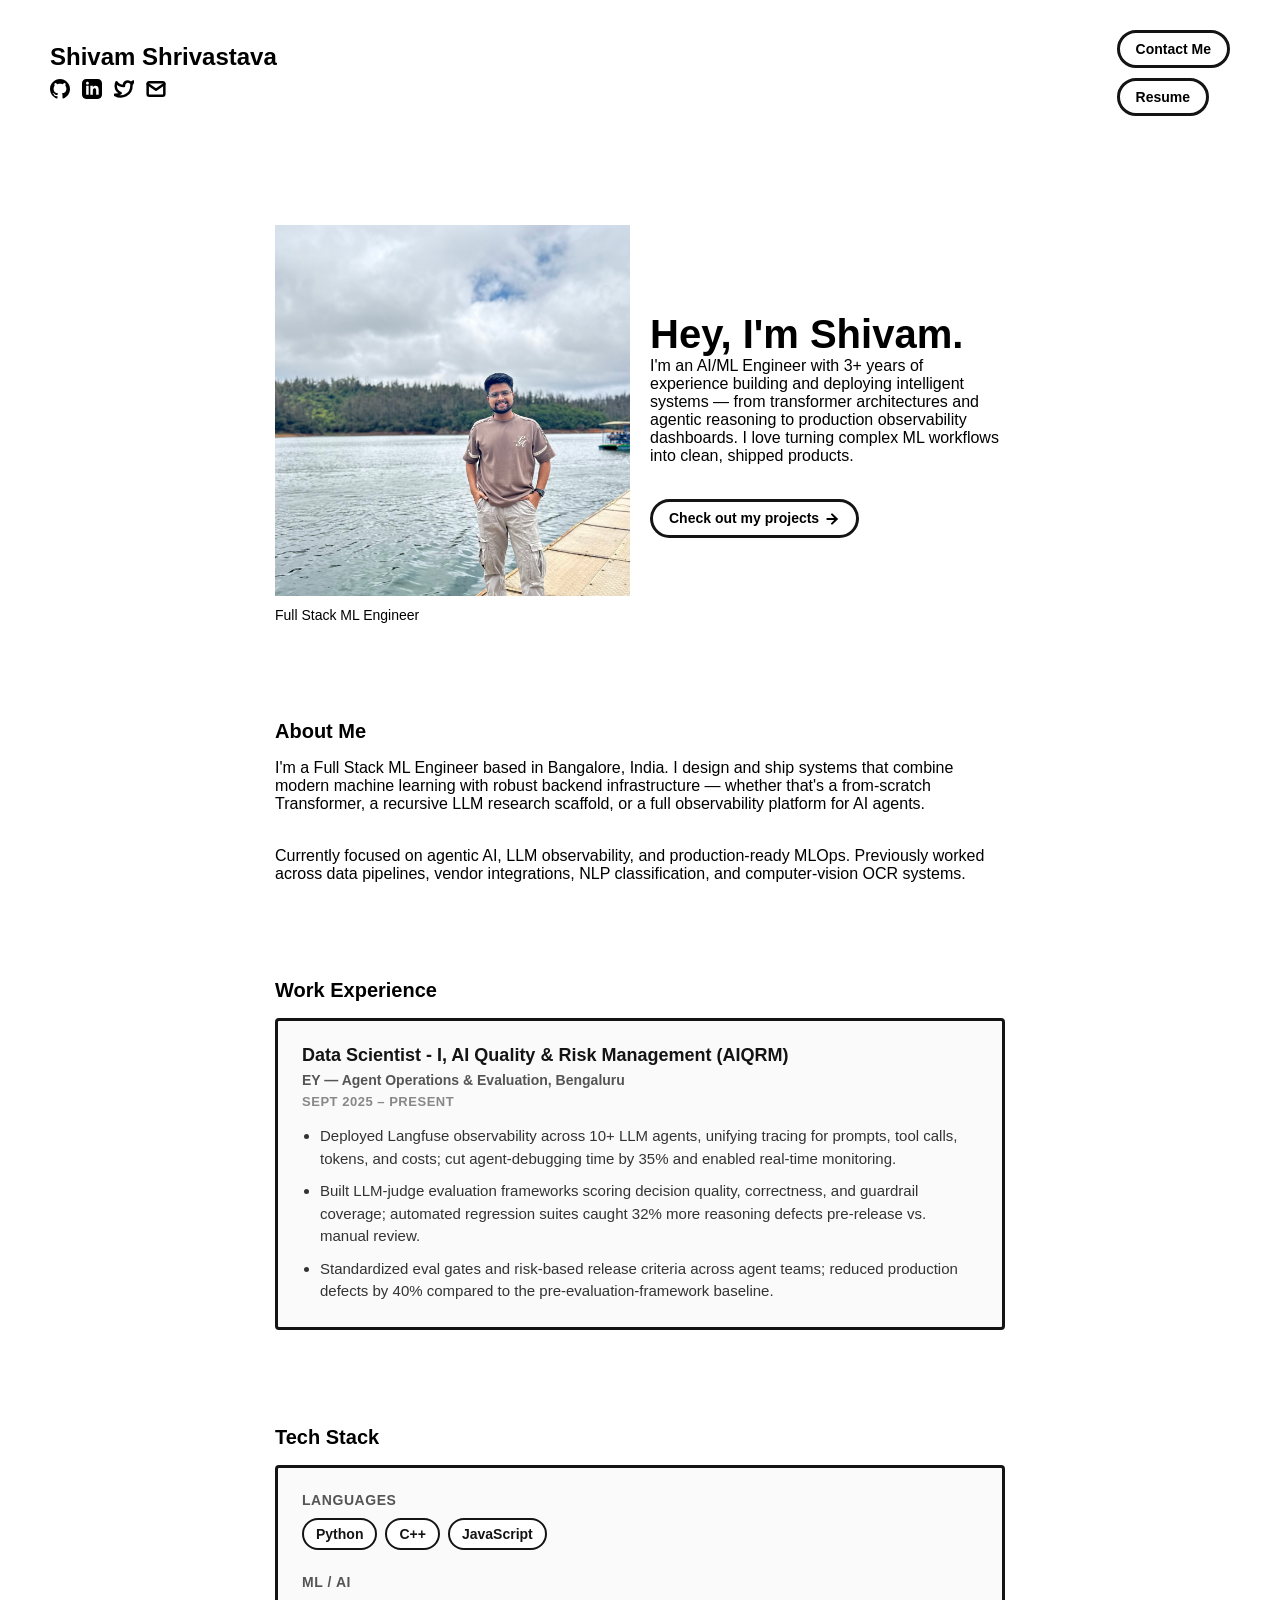
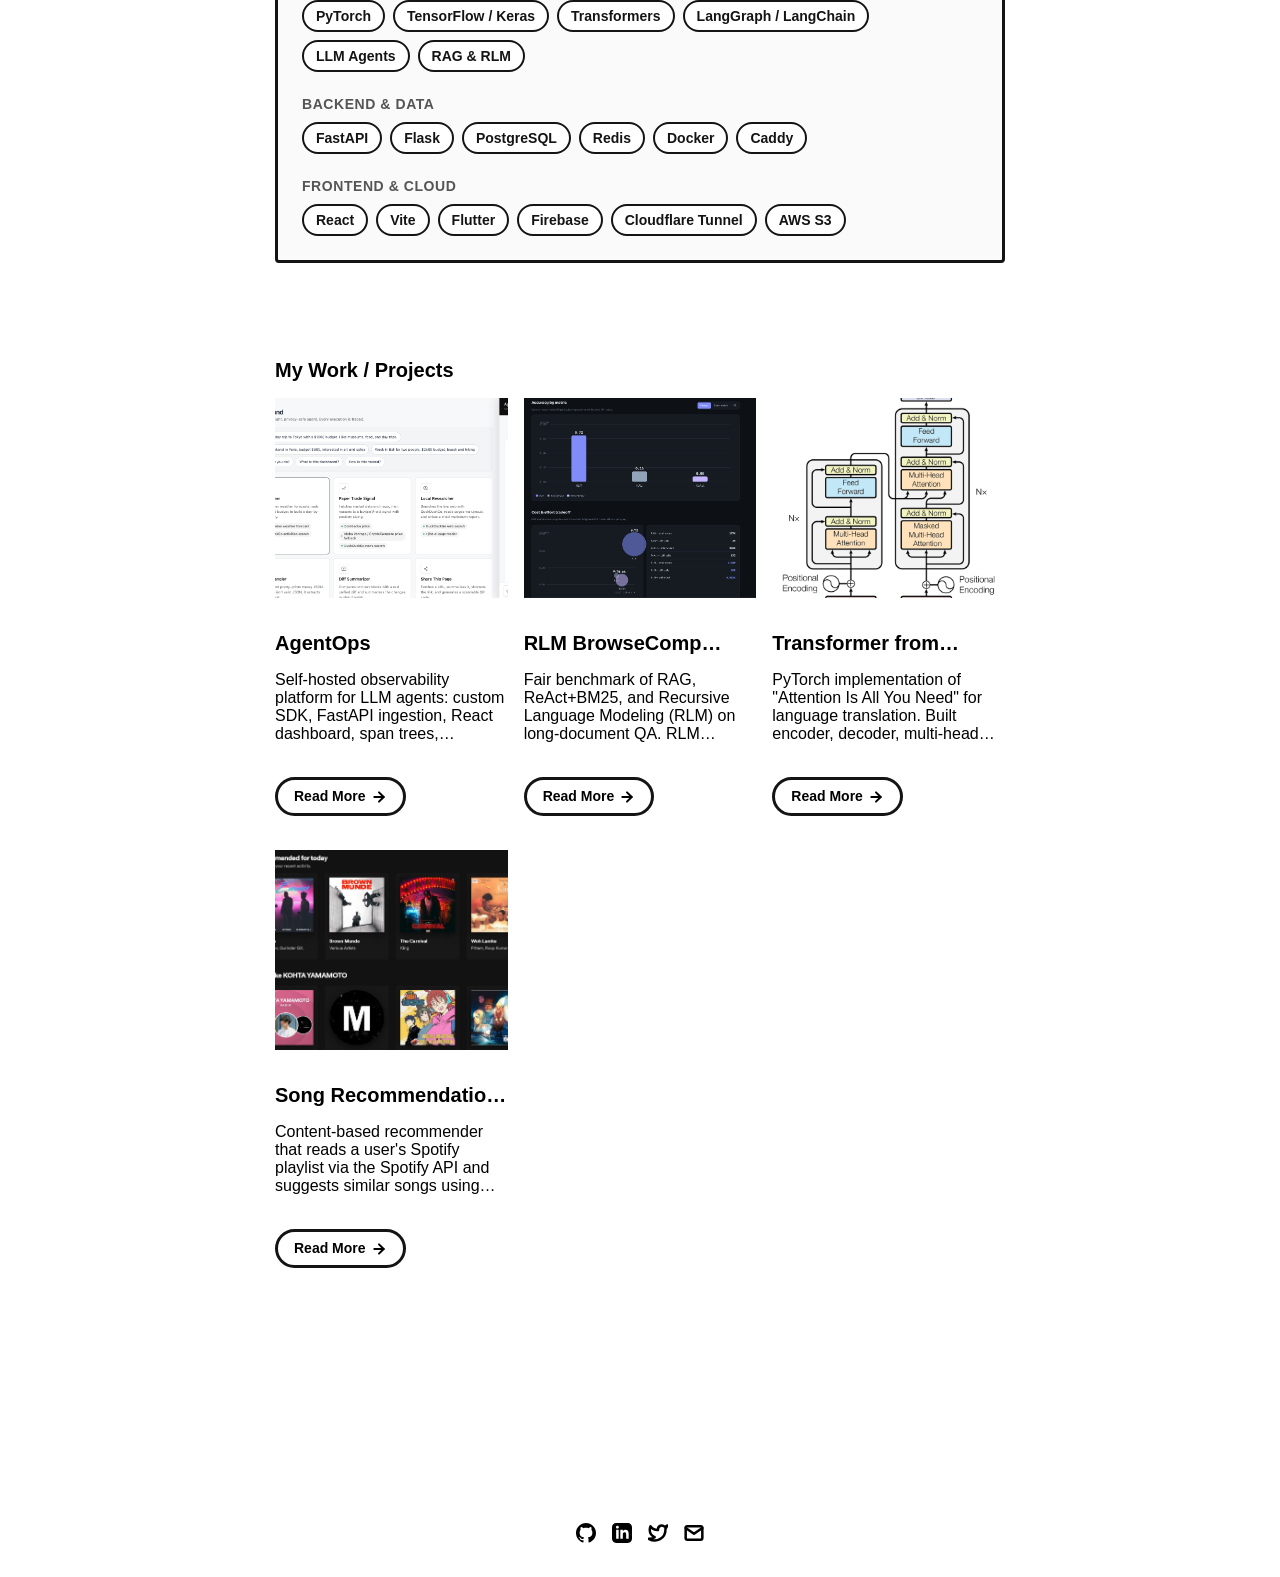
==== commit 21179f18: "feat: add resume button, social links, work experience, and updated title - Navbar now shows full na" ====
--- a/index.html
+++ b/index.html
@@ -17,12 +17,33 @@
   <body>
     <!-- NAVBAR -->
     <div class="navbar">
-      <a class="nav-title-link" href="./index.html">
-        <span class="nav-title">Shivam.</span>
-      </a>
-      <a class="button" href="mailto:shivamshrivastava1021@gmail.com">
-        <span class="button-text">Contact Me</span>
-      </a>
+      <div class="nav-left">
+        <a class="nav-title-link" href="./index.html">
+          <span class="nav-title">Shivam Shrivastava</span>
+        </a>
+        <div class="nav-socials">
+          <a class="icon-link" target="_blank" href="https://github.com/Shivam-Shrivastav">
+            <image src="./assets/icons/github.svg" class="footer-icon"/>
+          </a>
+          <a class="icon-link" target="_blank" href="https://www.linkedin.com/in/shivam-shrivastava-/">
+            <image src="./assets/icons/linkedin.svg" class="footer-icon"/>
+          </a>
+          <a class="icon-link" target="_blank" href="https://twitter.com/ShivamsTwt">
+            <image src="./assets/icons/twitter.svg" class="footer-icon"/>
+          </a>
+          <a class="icon-link" href="mailto:shivamshrivastava1021@gmail.com">
+            <image src="./assets/icons/mail.svg" class="footer-icon"/>
+          </a>
+        </div>
+      </div>
+      <div class="nav-buttons">
+        <a class="button" href="mailto:shivamshrivastava1021@gmail.com">
+          <span class="button-text">Contact Me</span>
+        </a>
+        <a class="button" target="_blank" href="https://drive.google.com/file/d/1jWcnqMZsRA3XfzOC5OtSxvDeaqCyCs6V/view?usp=sharing">
+          <span class="button-text">Resume</span>
+        </a>
+      </div>
     </div>
 
     <!-- MAIN PAGE CONTENT -->
@@ -40,7 +61,7 @@
         <div id="portfolio-header-text-container">
           <div class="header-text">
             <span class="main-title">Hey, I'm Shivam.</span>
-            <div class="body-text">I build end-to-end AI systems — from transformer architectures and agentic reasoning to production observability dashboards. I love turning complex ML workflows into clean, deployed products.</div>
+            <div class="body-text">I'm an AI/ML Engineer with 3+ years of experience building and deploying intelligent systems — from transformer architectures and agentic reasoning to production observability dashboards. I love turning complex ML workflows into clean, shipped products.</div>
           </div>
           <a class="button" id="my-work-link">
             <span class="button-text">Check out my projects</span>
@@ -58,6 +79,23 @@
         </div>
       </div>
 
+      <!-- WORK EXPERIENCE SECTION -->
+      <div id="work-experience-section">
+        <span class="subheader-text">Work Experience</span>
+        <div class="work-experience-content">
+          <div class="work-item">
+            <div class="work-role">Data Scientist - I, AI Quality &amp; Risk Management (AIQRM)</div>
+            <div class="work-org">EY — Agent Operations &amp; Evaluation, Bengaluru</div>
+            <div class="work-duration">Sept 2025 – Present</div>
+            <ul class="work-points">
+              <li>Deployed Langfuse observability across 10+ LLM agents, unifying tracing for prompts, tool calls, tokens, and costs; cut agent-debugging time by 35% and enabled real-time monitoring.</li>
+              <li>Built LLM-judge evaluation frameworks scoring decision quality, correctness, and guardrail coverage; automated regression suites caught 32% more reasoning defects pre-release vs. manual review.</li>
+              <li>Standardized eval gates and risk-based release criteria across agent teams; reduced production defects by 40% compared to the pre-evaluation-framework baseline.</li>
+            </ul>
+          </div>
+        </div>
+      </div>
+
       <!-- TECH STACK SECTION -->
       <div id="tech-stack-section">
         <span class="subheader-text">Tech Stack</span>
--- a/css/custom.css
+++ b/css/custom.css
@@ -45,3 +45,94 @@
   background: #ffffff;
   color: #141414;
 }
+
+/* Navbar layout: title + socials on left, stacked buttons on right */
+.nav-left {
+  display: flex;
+  flex-direction: column;
+  gap: 8px;
+}
+
+.nav-socials {
+  display: flex;
+  gap: 12px;
+}
+
+.nav-buttons {
+  display: flex;
+  flex-direction: column;
+  gap: 10px;
+}
+
+/* Minimal work-experience section */
+#work-experience-section {
+  display: flex;
+  flex-direction: column;
+  gap: 16px;
+}
+
+.work-experience-content {
+  display: flex;
+  flex-direction: column;
+  gap: 20px;
+  padding: 24px;
+  border: 3px solid #141414;
+  border-radius: 4px;
+  background: #fafafa;
+}
+
+.work-item {
+  display: flex;
+  flex-direction: column;
+  gap: 6px;
+}
+
+.work-role {
+  font-size: 18px;
+  font-weight: 700;
+  color: #141414;
+}
+
+.work-org {
+  font-size: 14px;
+  font-weight: 700;
+  color: #555;
+}
+
+.work-duration {
+  font-size: 13px;
+  font-weight: 700;
+  text-transform: uppercase;
+  letter-spacing: 0.04em;
+  color: #888;
+}
+
+.work-points {
+  margin: 10px 0 0;
+  padding-left: 18px;
+  display: flex;
+  flex-direction: column;
+  gap: 10px;
+}
+
+.work-points li {
+  font-size: 15px;
+  font-weight: 500;
+  line-height: 1.5;
+  color: #333;
+}
+
+/* Mobile navbar adjustments */
+@media only screen and (max-width: 800px) {
+  .navbar {
+    flex-direction: column;
+    align-items: flex-start;
+    gap: 16px;
+  }
+
+  .nav-buttons {
+    flex-direction: row;
+    width: 100%;
+    justify-content: flex-start;
+  }
+}
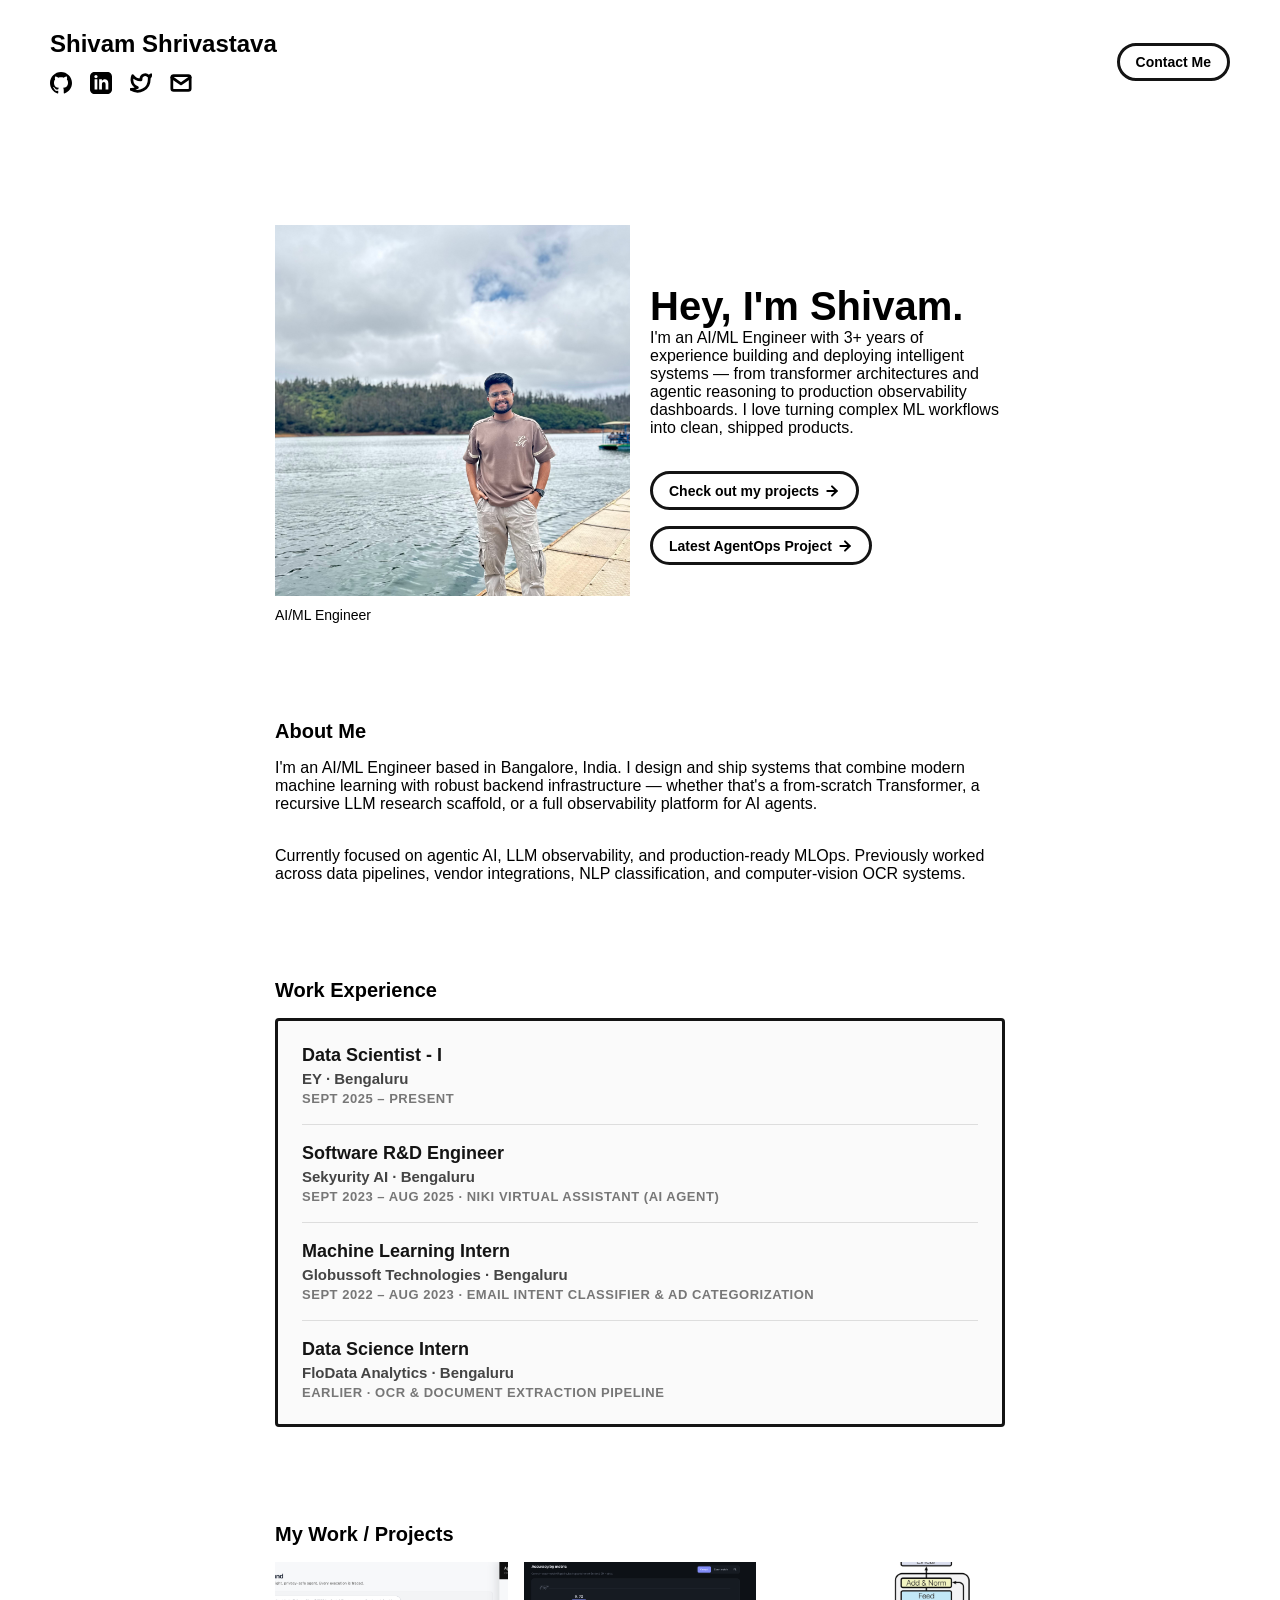
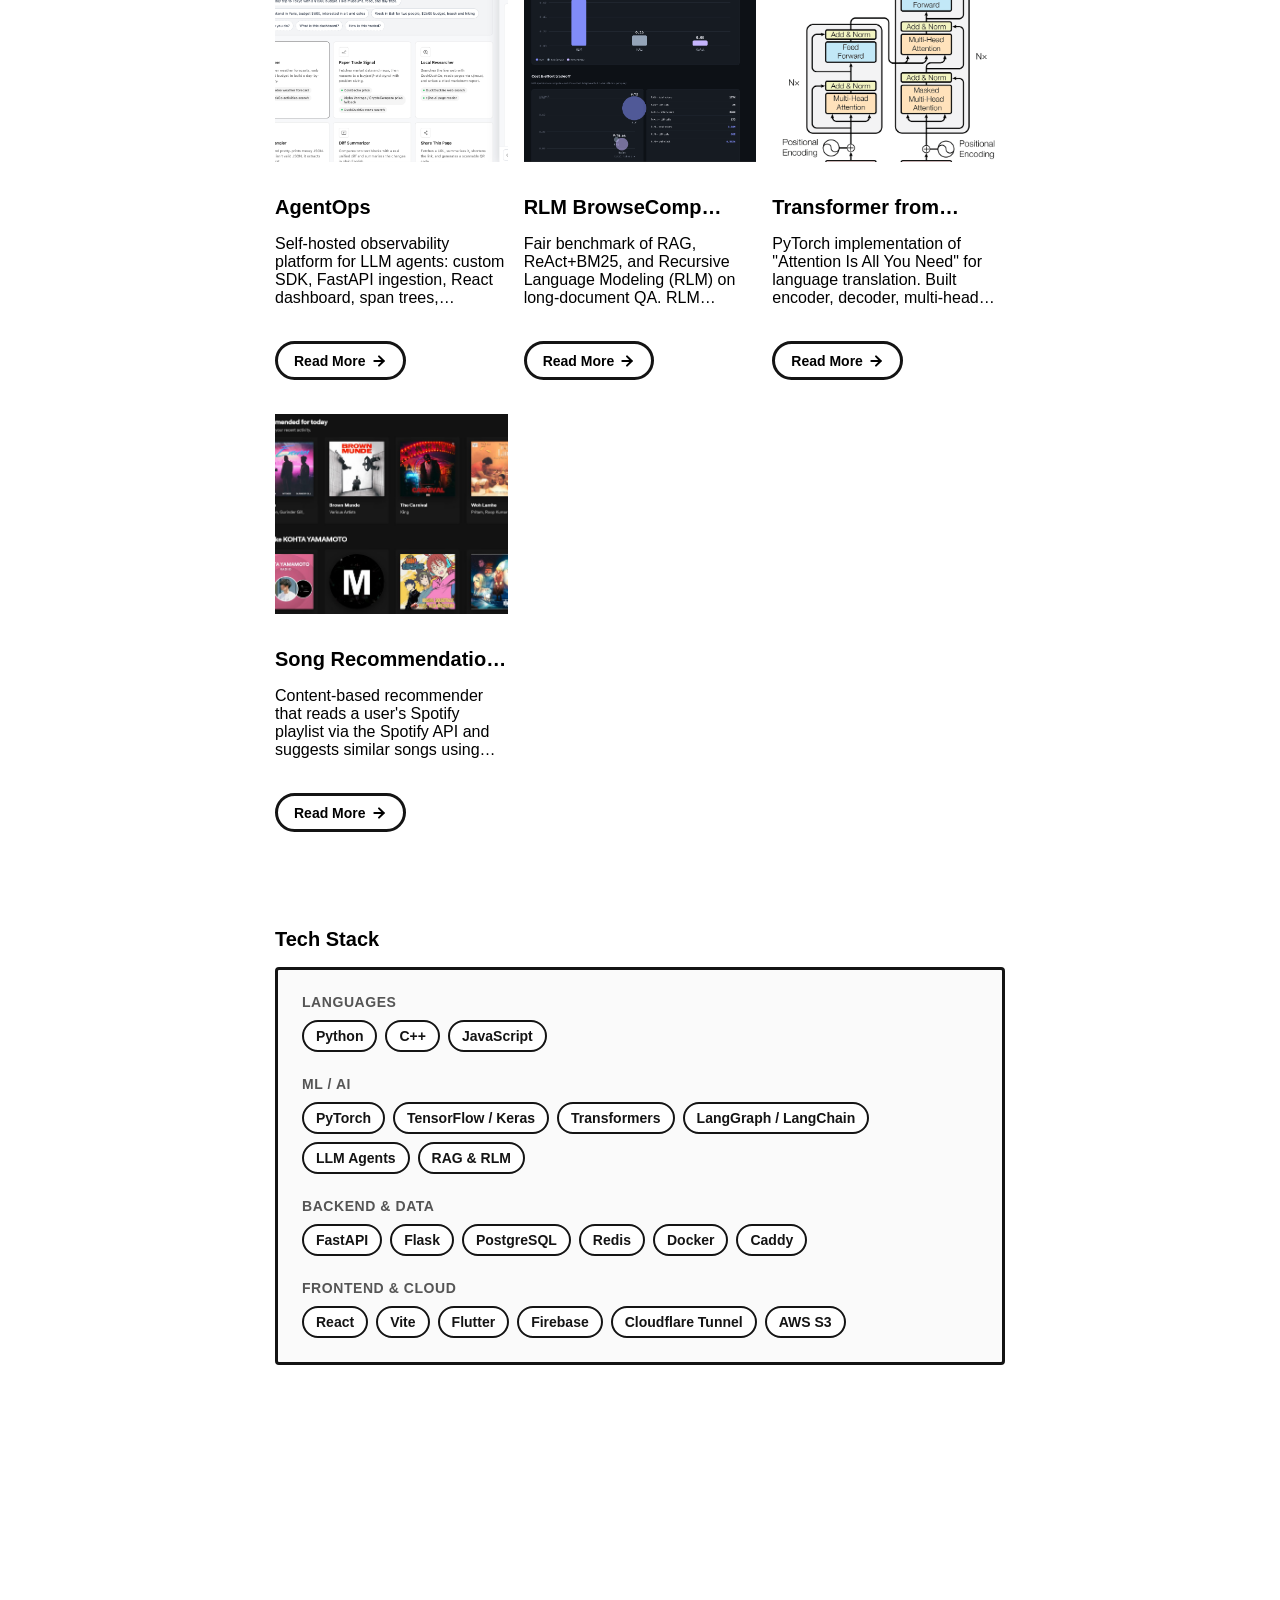
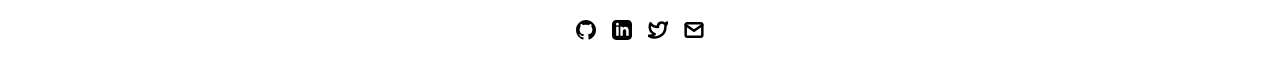
==== commit 03e93de2: "refactor: clean layout, timeline work experience, reordered sections - Removed Resume button. - Adde" ====
--- a/index.html
+++ b/index.html
@@ -4,7 +4,7 @@
     <meta charset="utf-8">
     <link rel="icon" href="./assets/images/shivam.jpg" />
     <title>Shivam Shrivastava — Portfolio</title>
-    <meta name="description" content="Full Stack ML Engineer portfolio of Shivam Shrivastava.">
+    <meta name="description" content="AI/ML Engineer portfolio of Shivam Shrivastava.">
     <meta name="viewport" content="width=device-width, initial-scale=1" />
 
     <link rel="stylesheet" href="./css/layout.css">
@@ -40,9 +40,6 @@
         <a class="button" href="mailto:shivamshrivastava1021@gmail.com">
           <span class="button-text">Contact Me</span>
         </a>
-        <a class="button" target="_blank" href="https://drive.google.com/file/d/1jWcnqMZsRA3XfzOC5OtSxvDeaqCyCs6V/view?usp=sharing">
-          <span class="button-text">Resume</span>
-        </a>
       </div>
     </div>
 
@@ -54,7 +51,7 @@
         <div id="portfolio-header-image-container">
           <img src="./assets/images/shivam.jpg" class="portfolio-header-image" alt="Shivam Shrivastava">
           <a class="no-underline" target="_blank" href="https://www.linkedin.com/in/shivam-shrivastava-/">
-            <span class="image-caption">Full Stack ML Engineer</span>
+            <span class="image-caption">AI/ML Engineer</span>
           </a>
         </div>
 
@@ -63,10 +60,16 @@
             <span class="main-title">Hey, I'm Shivam.</span>
             <div class="body-text">I'm an AI/ML Engineer with 3+ years of experience building and deploying intelligent systems — from transformer architectures and agentic reasoning to production observability dashboards. I love turning complex ML workflows into clean, shipped products.</div>
           </div>
-          <a class="button" id="my-work-link">
-            <span class="button-text">Check out my projects</span>
-            <image src="./assets/icons/arrow-right.svg" class="right-arrow-icon"/>
-          </a>
+          <div class="header-buttons">
+            <a class="button" id="my-work-link">
+              <span class="button-text">Check out my projects</span>
+              <image src="./assets/icons/arrow-right.svg" class="right-arrow-icon"/>
+            </a>
+            <a class="button" target="_blank" href="https://agentops.website">
+              <span class="button-text">Latest AgentOps Project</span>
+              <image src="./assets/icons/arrow-right.svg" class="right-arrow-icon"/>
+            </a>
+          </div>
         </div>
       </div>
 
@@ -74,7 +77,7 @@
       <div id="about-section">
         <span class="subheader-text">About Me</span>
         <div class="about-section-content">
-          <div class="body-text">I'm a Full Stack ML Engineer based in Bangalore, India. I design and ship systems that combine modern machine learning with robust backend infrastructure — whether that's a from-scratch Transformer, a recursive LLM research scaffold, or a full observability platform for AI agents.</div>
+          <div class="body-text">I'm an AI/ML Engineer based in Bangalore, India. I design and ship systems that combine modern machine learning with robust backend infrastructure — whether that's a from-scratch Transformer, a recursive LLM research scaffold, or a full observability platform for AI agents.</div>
           <div class="body-text">Currently focused on agentic AI, LLM observability, and production-ready MLOps. Previously worked across data pipelines, vendor integrations, NLP classification, and computer-vision OCR systems.</div>
         </div>
       </div>
@@ -84,14 +87,82 @@
         <span class="subheader-text">Work Experience</span>
         <div class="work-experience-content">
           <div class="work-item">
-            <div class="work-role">Data Scientist - I, AI Quality &amp; Risk Management (AIQRM)</div>
-            <div class="work-org">EY — Agent Operations &amp; Evaluation, Bengaluru</div>
+            <div class="work-role">Data Scientist - I</div>
+            <div class="work-org">EY · Bengaluru</div>
             <div class="work-duration">Sept 2025 – Present</div>
-            <ul class="work-points">
-              <li>Deployed Langfuse observability across 10+ LLM agents, unifying tracing for prompts, tool calls, tokens, and costs; cut agent-debugging time by 35% and enabled real-time monitoring.</li>
-              <li>Built LLM-judge evaluation frameworks scoring decision quality, correctness, and guardrail coverage; automated regression suites caught 32% more reasoning defects pre-release vs. manual review.</li>
-              <li>Standardized eval gates and risk-based release criteria across agent teams; reduced production defects by 40% compared to the pre-evaluation-framework baseline.</li>
-            </ul>
+          </div>
+
+          <div class="work-item">
+            <div class="work-role">Software R&D Engineer</div>
+            <div class="work-org">Sekyurity AI · Bengaluru</div>
+            <div class="work-duration">Sept 2023 – Aug 2025 · Niki Virtual Assistant (AI Agent)</div>
+          </div>
+
+          <div class="work-item">
+            <div class="work-role">Machine Learning Intern</div>
+            <div class="work-org">Globussoft Technologies · Bengaluru</div>
+            <div class="work-duration">Sept 2022 – Aug 2023 · Email Intent Classifier & Ad Categorization</div>
+          </div>
+
+          <div class="work-item">
+            <div class="work-role">Data Science Intern</div>
+            <div class="work-org">FloData Analytics · Bengaluru</div>
+            <div class="work-duration">Earlier · OCR & Document Extraction Pipeline</div>
+          </div>
+        </div>
+      </div>
+
+      <!-- PROJECTS / MY WORK SECTION -->
+      <div id="my-work-section">
+        <span class="subheader-text">My Work / Projects</span>
+
+        <div class="projects-container">
+          <div class="project-card">
+            <img src="./assets/images/agentops-1.png" class="project-image" alt="AgentOps Dashboard">
+            <div class="project-card-text-container">
+              <div class="subheader-text project-title">AgentOps</div>
+              <div class="body-text project-card-text">Self-hosted observability platform for LLM agents: custom SDK, FastAPI ingestion, React dashboard, span trees, token/cost analytics, and a Cloudflare-tunnel deployment.</div>
+            </div>
+            <a class="button" href="./project-pages/agentops.html">
+              <span class="button-text">Read More</span>
+              <image src="./assets/icons/arrow-right.svg" class="right-arrow-icon"/>
+            </a>
+          </div>
+
+          <div class="project-card">
+            <img src="./assets/images/rlm-1.png" class="project-image" alt="RLM BrowseComp Comparison">
+            <div class="project-card-text-container">
+              <div class="subheader-text project-title">RLM BrowseComp Comparison</div>
+              <div class="body-text project-card-text">Fair benchmark of RAG, ReAct+BM25, and Recursive Language Modeling (RLM) on long-document QA. RLM reached 0.72 F1 on BrowseComp-Plus vs. 0.20 with thinking-heavy models.</div>
+            </div>
+            <a class="button" href="./project-pages/rlm-comparison.html">
+              <span class="button-text">Read More</span>
+              <image src="./assets/icons/arrow-right.svg" class="right-arrow-icon"/>
+            </a>
+          </div>
+
+          <div class="project-card">
+            <img src="./assets/images/transformer.webp" class="project-image" alt="Transformer from Scratch">
+            <div class="project-card-text-container">
+              <div class="subheader-text project-title">Transformer from Scratch</div>
+              <div class="body-text project-card-text">PyTorch implementation of "Attention Is All You Need" for language translation. Built encoder, decoder, multi-head attention, and feed-forward blocks from the ground up.</div>
+            </div>
+            <a class="button" href="./project-pages/transformer.html">
+              <span class="button-text">Read More</span>
+              <image src="./assets/icons/arrow-right.svg" class="right-arrow-icon"/>
+            </a>
+          </div>
+
+          <div class="project-card">
+            <img src="./assets/images/song-rec.jpg" class="project-image" alt="Song Recommendation System">
+            <div class="project-card-text-container">
+              <div class="subheader-text project-title">Song Recommendation System</div>
+              <div class="body-text project-card-text">Content-based recommender that reads a user's Spotify playlist via the Spotify API and suggests similar songs using cosine similarity against a Kaggle dataset.</div>
+            </div>
+            <a class="button" href="./project-pages/song-recommendation.html">
+              <span class="button-text">Read More</span>
+              <image src="./assets/icons/arrow-right.svg" class="right-arrow-icon"/>
+            </a>
           </div>
         </div>
       </div>
@@ -116,11 +187,11 @@
               <span class="tech-tag">Transformers</span>
               <span class="tech-tag">LangGraph / LangChain</span>
               <span class="tech-tag">LLM Agents</span>
-              <span class="tech-tag">RAG &amp; RLM</span>
-            </div>
-          </div>
-          <div class="tech-category">
-            <span class="tech-category-title">Backend &amp; Data</span>
+              <span class="tech-tag">RAG & RLM</span>
+            </div>
+          </div>
+          <div class="tech-category">
+            <span class="tech-category-title">Backend & Data</span>
             <div class="tech-tags">
               <span class="tech-tag">FastAPI</span>
               <span class="tech-tag">Flask</span>
@@ -131,7 +202,7 @@
             </div>
           </div>
           <div class="tech-category">
-            <span class="tech-category-title">Frontend &amp; Cloud</span>
+            <span class="tech-category-title">Frontend & Cloud</span>
             <div class="tech-tags">
               <span class="tech-tag">React</span>
               <span class="tech-tag">Vite</span>
@@ -143,61 +214,6 @@
           </div>
         </div>
       </div>
-
-      <!-- PROJECTS / MY WORK SECTION -->
-      <div id="my-work-section">
-        <span class="subheader-text">My Work / Projects</span>
-
-        <div class="projects-container">
-          <div class="project-card">
-            <img src="./assets/images/agentops-1.png" class="project-image" alt="AgentOps Dashboard">
-            <div class="project-card-text-container">
-              <div class="subheader-text project-title">AgentOps</div>
-              <div class="body-text project-card-text">Self-hosted observability platform for LLM agents: custom SDK, FastAPI ingestion, React dashboard, span trees, token/cost analytics, and a Cloudflare-tunnel deployment.</div>
-            </div>
-            <a class="button" href="./project-pages/agentops.html">
-              <span class="button-text">Read More</span>
-              <image src="./assets/icons/arrow-right.svg" class="right-arrow-icon"/>
-            </a>
-          </div>
-
-          <div class="project-card">
-            <img src="./assets/images/rlm-1.png" class="project-image" alt="RLM BrowseComp Comparison">
-            <div class="project-card-text-container">
-              <div class="subheader-text project-title">RLM BrowseComp Comparison</div>
-              <div class="body-text project-card-text">Fair benchmark of RAG, ReAct+BM25, and Recursive Language Modeling (RLM) on long-document QA. RLM reached 0.72 F1 on BrowseComp-Plus vs. 0.20 with thinking-heavy models.</div>
-            </div>
-            <a class="button" href="./project-pages/rlm-comparison.html">
-              <span class="button-text">Read More</span>
-              <image src="./assets/icons/arrow-right.svg" class="right-arrow-icon"/>
-            </a>
-          </div>
-
-          <div class="project-card">
-            <img src="./assets/images/transformer.webp" class="project-image" alt="Transformer from Scratch">
-            <div class="project-card-text-container">
-              <div class="subheader-text project-title">Transformer from Scratch</div>
-              <div class="body-text project-card-text">PyTorch implementation of "Attention Is All You Need" for language translation. Built encoder, decoder, multi-head attention, and feed-forward blocks from the ground up.</div>
-            </div>
-            <a class="button" href="./project-pages/transformer.html">
-              <span class="button-text">Read More</span>
-              <image src="./assets/icons/arrow-right.svg" class="right-arrow-icon"/>
-            </a>
-          </div>
-
-          <div class="project-card">
-            <img src="./assets/images/song-rec.jpg" class="project-image" alt="Song Recommendation System">
-            <div class="project-card-text-container">
-              <div class="subheader-text project-title">Song Recommendation System</div>
-              <div class="body-text project-card-text">Content-based recommender that reads a user's Spotify playlist via the Spotify API and suggests similar songs using cosine similarity against a Kaggle dataset.</div>
-            </div>
-            <a class="button" href="./project-pages/song-recommendation.html">
-              <span class="button-text">Read More</span>
-              <image src="./assets/icons/arrow-right.svg" class="right-arrow-icon"/>
-            </a>
-          </div>
-        </div>
-      </div>
     </div>
 
     <!-- FOOTER -->
--- a/css/custom.css
+++ b/css/custom.css
@@ -50,18 +50,33 @@
 .nav-left {
   display: flex;
   flex-direction: column;
-  gap: 8px;
+  gap: 14px;
 }
 
 .nav-socials {
   display: flex;
-  gap: 12px;
+  gap: 18px;
+}
+
+.nav-socials .icon-link {
+  display: inline-flex;
+}
+
+.nav-socials .footer-icon {
+  width: 22px;
+  height: 22px;
 }
 
 .nav-buttons {
   display: flex;
   flex-direction: column;
   gap: 10px;
+}
+
+.header-buttons {
+  display: flex;
+  flex-direction: column;
+  gap: 16px;
 }
 
 /* Minimal work-experience section */
@@ -74,7 +89,7 @@
 .work-experience-content {
   display: flex;
   flex-direction: column;
-  gap: 20px;
+  gap: 0;
   padding: 24px;
   border: 3px solid #141414;
   border-radius: 4px;
@@ -84,7 +99,18 @@
 .work-item {
   display: flex;
   flex-direction: column;
-  gap: 6px;
+  gap: 4px;
+  padding: 18px 0;
+  border-bottom: 1px solid #ddd;
+}
+
+.work-item:first-child {
+  padding-top: 0;
+}
+
+.work-item:last-child {
+  border-bottom: 0;
+  padding-bottom: 0;
 }
 
 .work-role {
@@ -94,9 +120,9 @@
 }
 
 .work-org {
-  font-size: 14px;
-  font-weight: 700;
-  color: #555;
+  font-size: 15px;
+  font-weight: 600;
+  color: #444;
 }
 
 .work-duration {
@@ -104,22 +130,7 @@
   font-weight: 700;
   text-transform: uppercase;
   letter-spacing: 0.04em;
-  color: #888;
-}
-
-.work-points {
-  margin: 10px 0 0;
-  padding-left: 18px;
-  display: flex;
-  flex-direction: column;
-  gap: 10px;
-}
-
-.work-points li {
-  font-size: 15px;
-  font-weight: 500;
-  line-height: 1.5;
-  color: #333;
+  color: #777;
 }
 
 /* Mobile navbar adjustments */
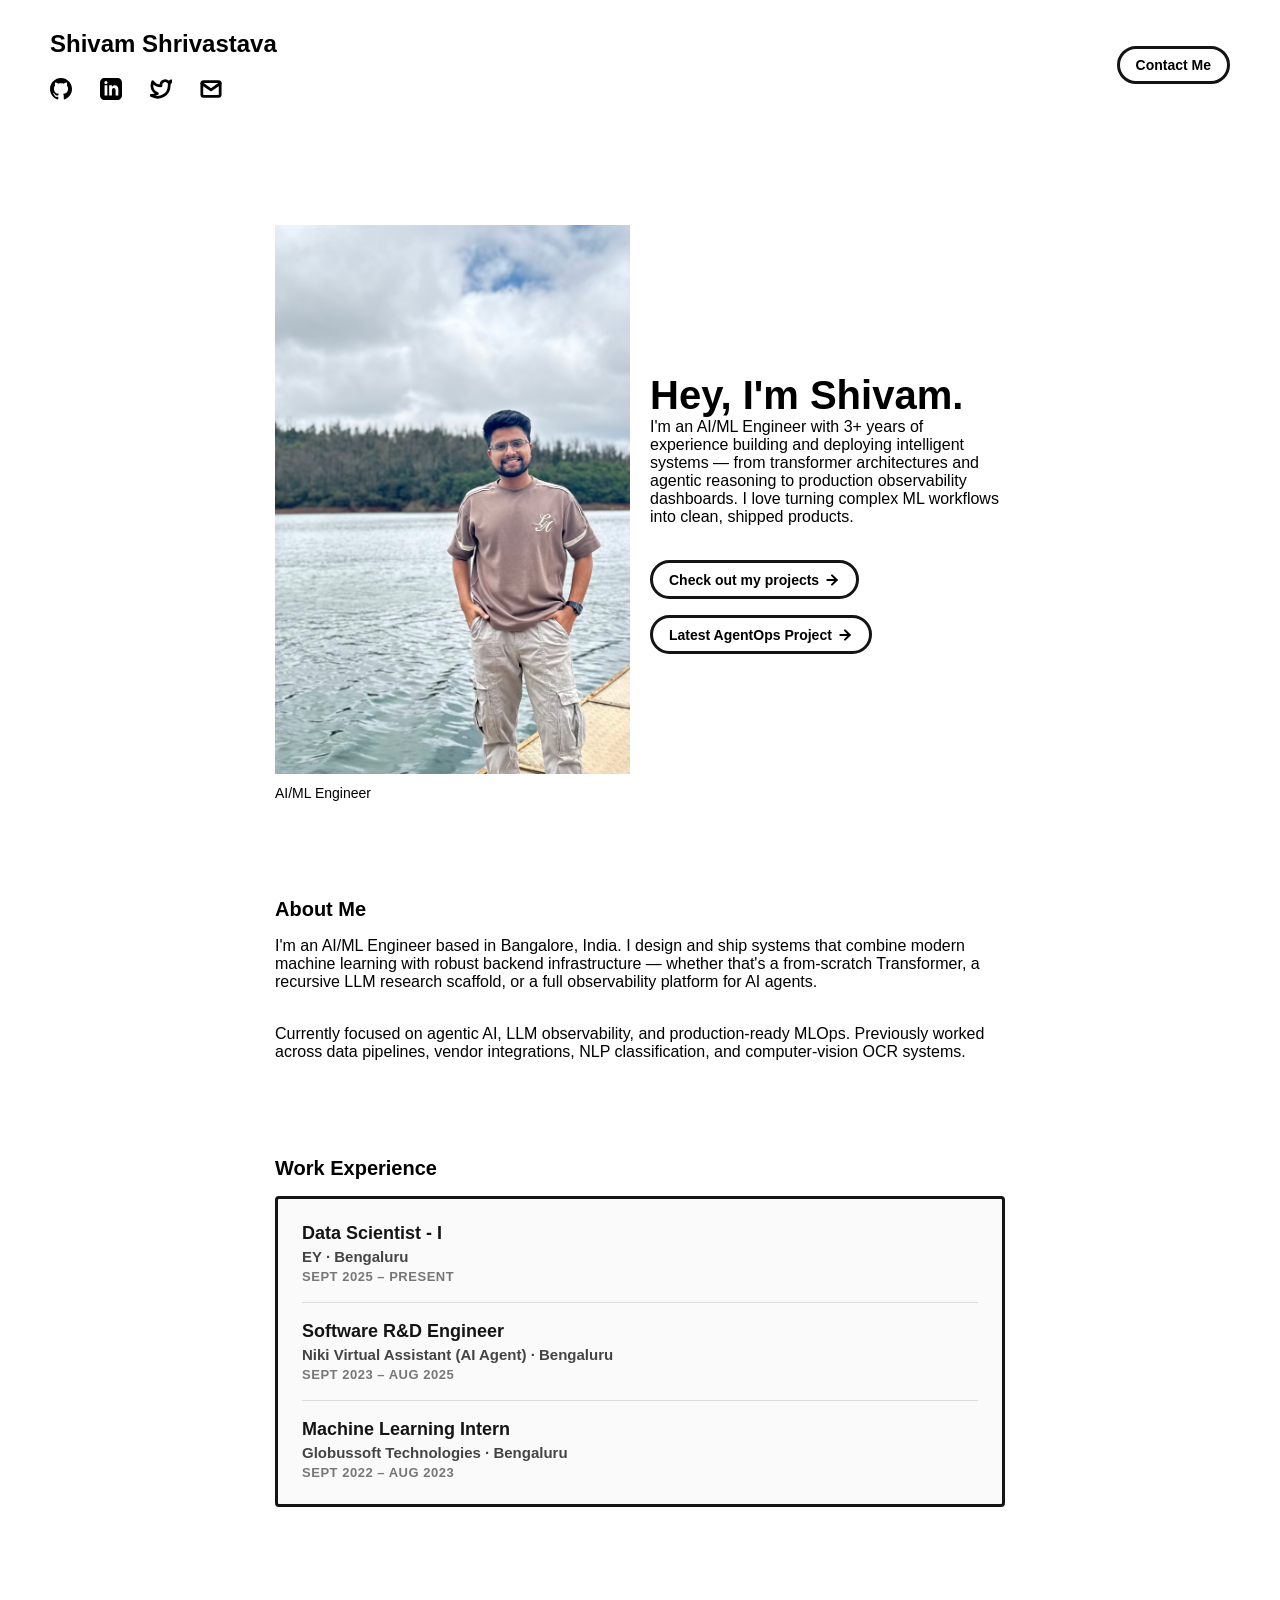
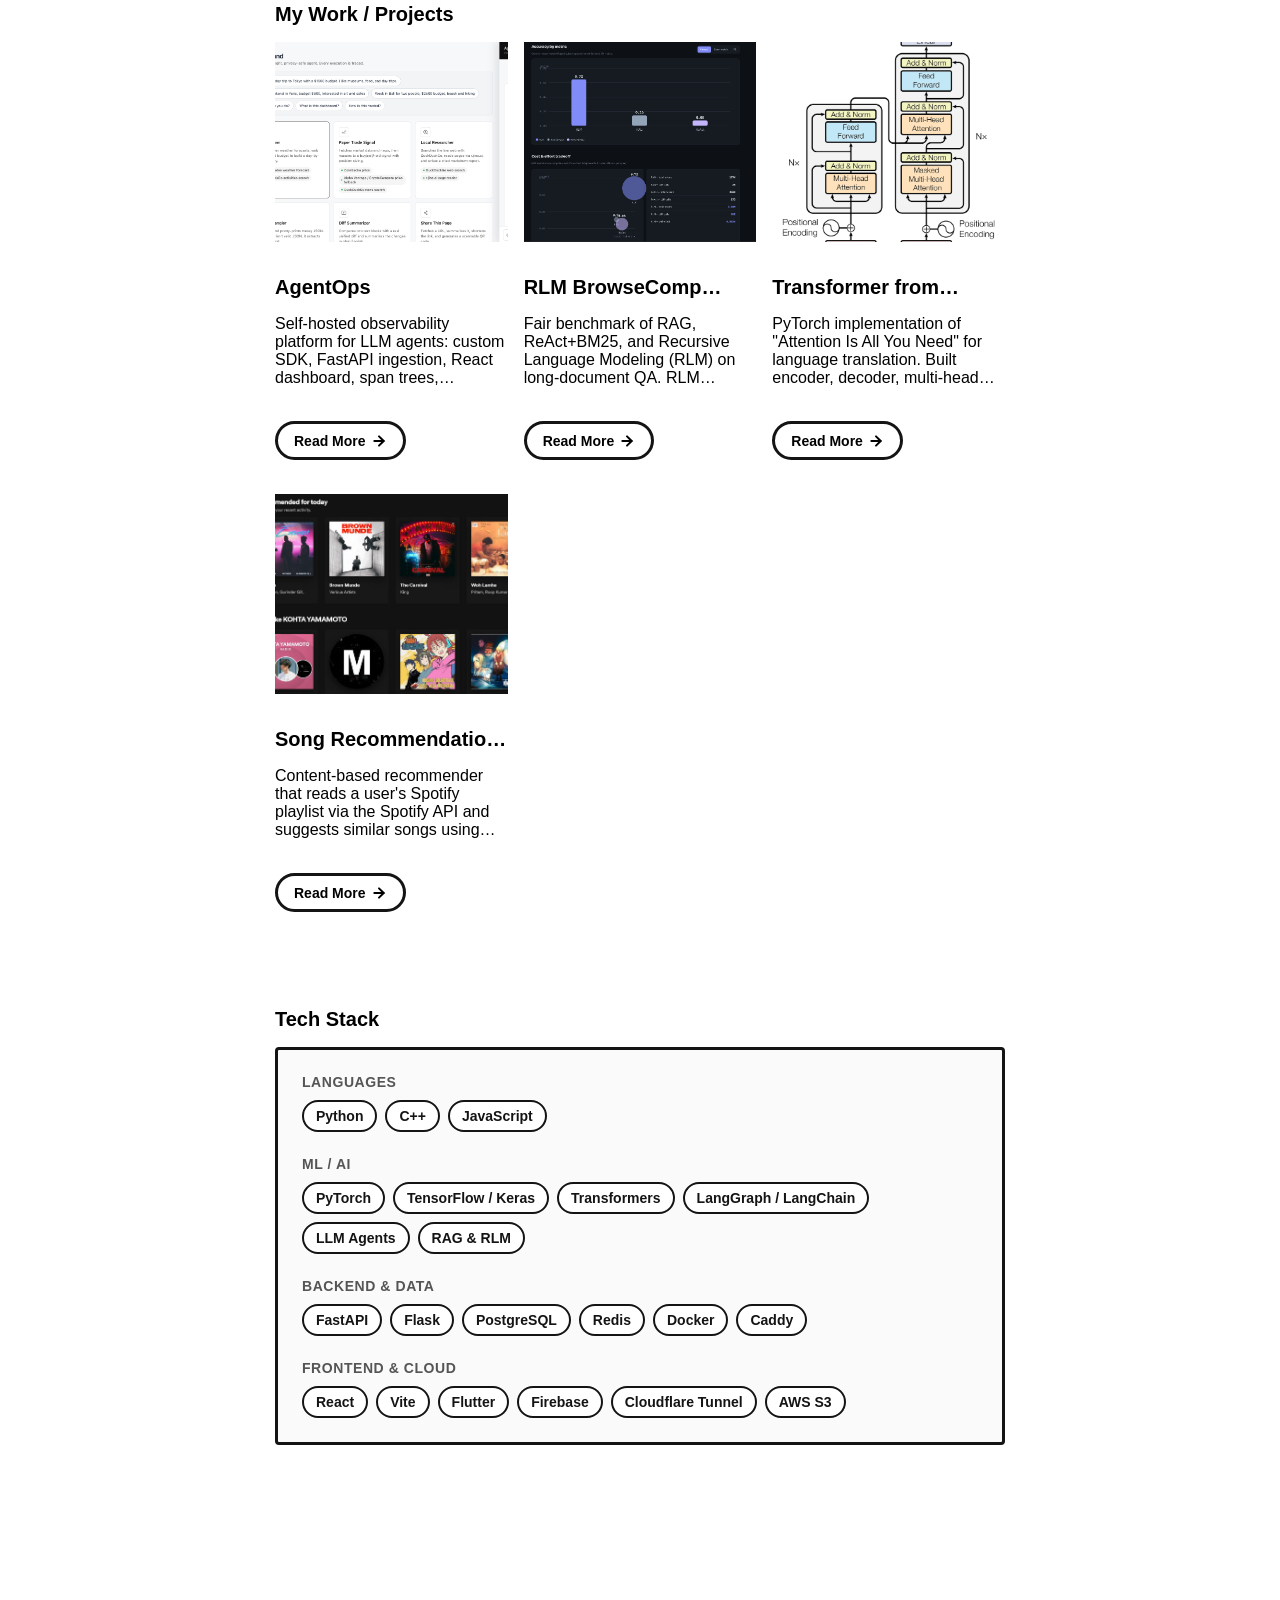
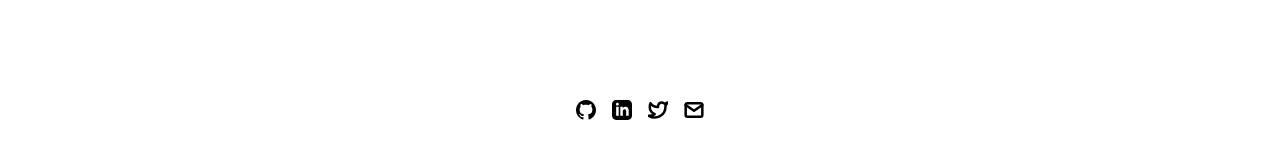
==== commit 9e580ccd: "feat: minimal work-experience timeline, wider navbar icon spacing, new profile photo - Curate Work E" ====
--- a/index.html
+++ b/index.html
@@ -94,20 +94,14 @@
 
           <div class="work-item">
             <div class="work-role">Software R&D Engineer</div>
-            <div class="work-org">Sekyurity AI · Bengaluru</div>
-            <div class="work-duration">Sept 2023 – Aug 2025 · Niki Virtual Assistant (AI Agent)</div>
+            <div class="work-org">Niki Virtual Assistant (AI Agent) · Bengaluru</div>
+            <div class="work-duration">Sept 2023 – Aug 2025</div>
           </div>
 
           <div class="work-item">
             <div class="work-role">Machine Learning Intern</div>
             <div class="work-org">Globussoft Technologies · Bengaluru</div>
-            <div class="work-duration">Sept 2022 – Aug 2023 · Email Intent Classifier & Ad Categorization</div>
-          </div>
-
-          <div class="work-item">
-            <div class="work-role">Data Science Intern</div>
-            <div class="work-org">FloData Analytics · Bengaluru</div>
-            <div class="work-duration">Earlier · OCR & Document Extraction Pipeline</div>
+            <div class="work-duration">Sept 2022 – Aug 2023</div>
           </div>
         </div>
       </div>
--- a/css/custom.css
+++ b/css/custom.css
@@ -50,12 +50,13 @@
 .nav-left {
   display: flex;
   flex-direction: column;
-  gap: 14px;
+  gap: 20px;
 }
 
 .nav-socials {
   display: flex;
-  gap: 18px;
+  align-items: center;
+  gap: 28px;
 }
 
 .nav-socials .icon-link {
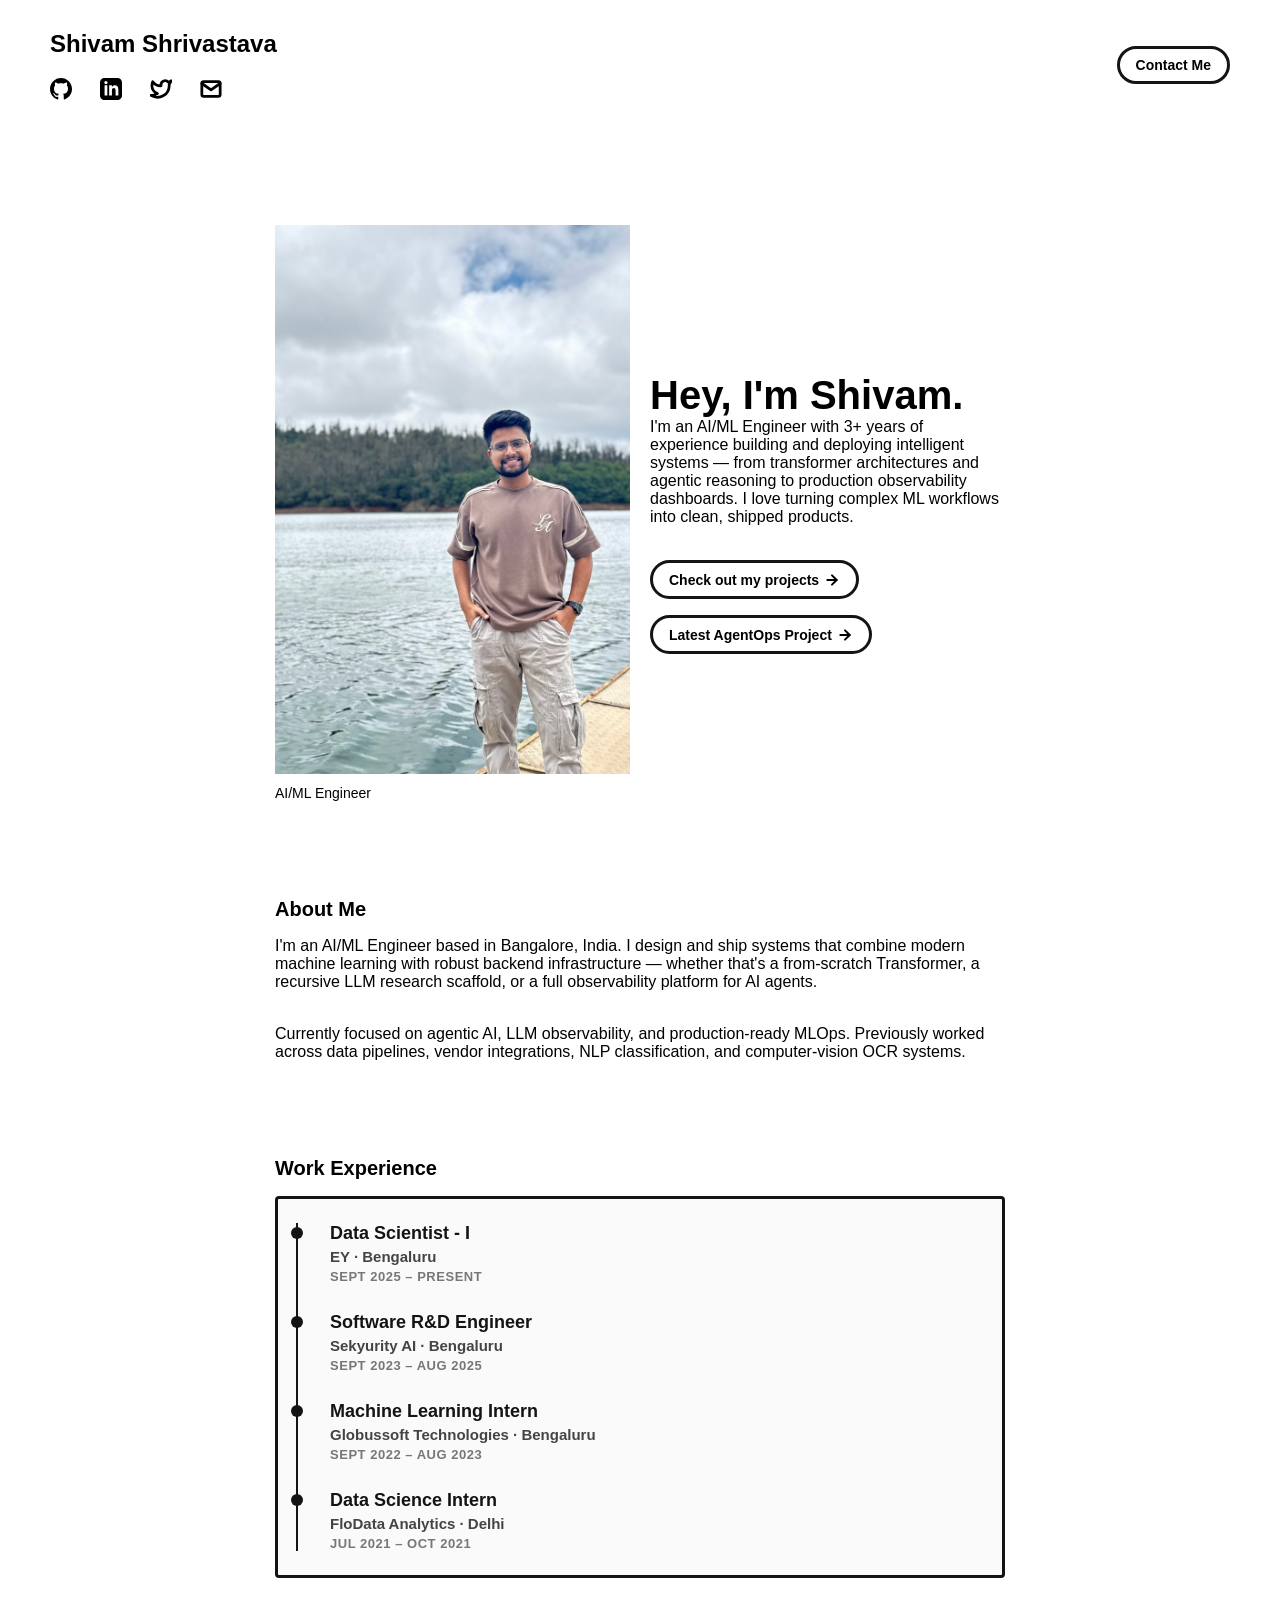
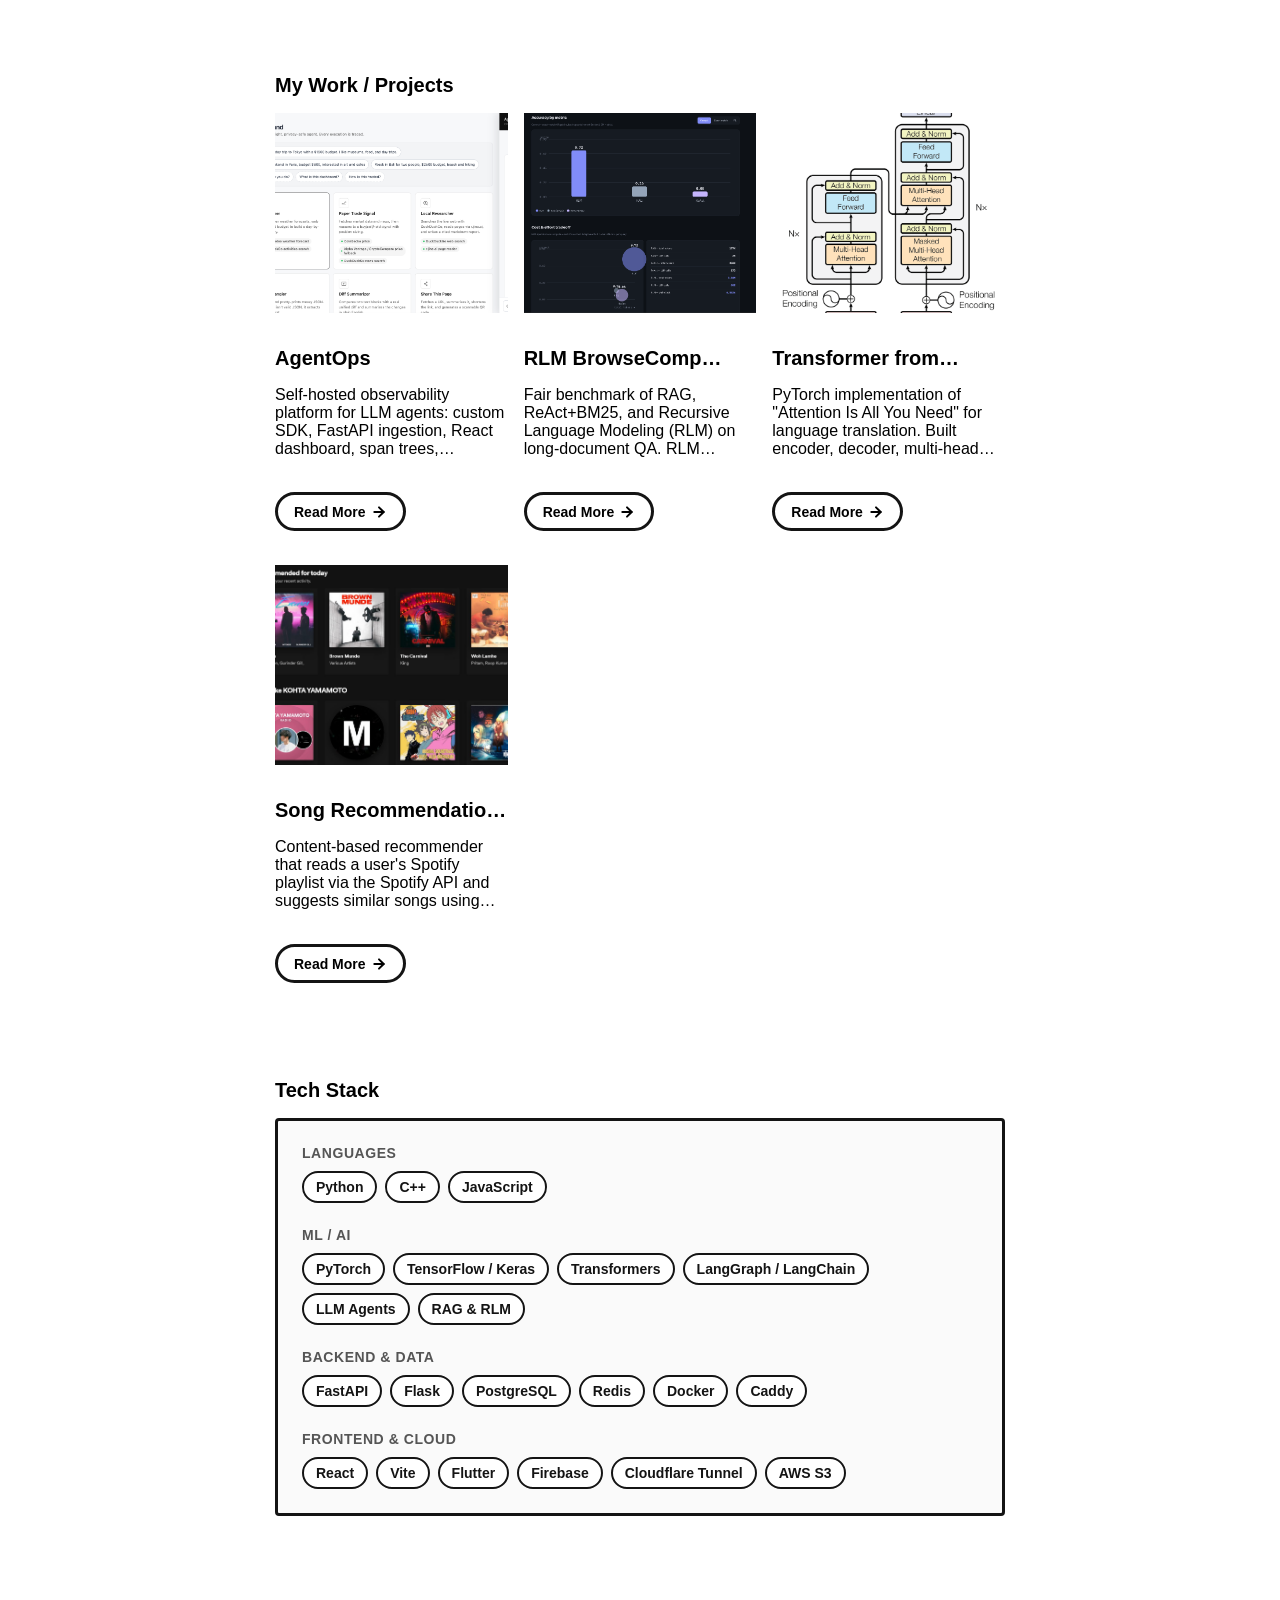
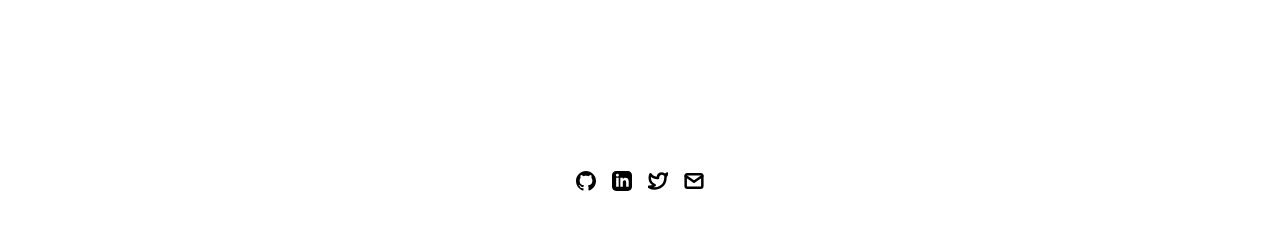
==== commit d5aa34bc: "fix: Sekyurity AI company name, restore FloData Analytics intern role, minimal timeline" ====
--- a/index.html
+++ b/index.html
@@ -94,7 +94,7 @@
 
           <div class="work-item">
             <div class="work-role">Software R&D Engineer</div>
-            <div class="work-org">Niki Virtual Assistant (AI Agent) · Bengaluru</div>
+            <div class="work-org">Sekyurity AI · Bengaluru</div>
             <div class="work-duration">Sept 2023 – Aug 2025</div>
           </div>
 
@@ -102,6 +102,12 @@
             <div class="work-role">Machine Learning Intern</div>
             <div class="work-org">Globussoft Technologies · Bengaluru</div>
             <div class="work-duration">Sept 2022 – Aug 2023</div>
+          </div>
+
+          <div class="work-item">
+            <div class="work-role">Data Science Intern</div>
+            <div class="work-org">FloData Analytics · Delhi</div>
+            <div class="work-duration">Jul 2021 – Oct 2021</div>
           </div>
         </div>
       </div>
--- a/css/custom.css
+++ b/css/custom.css
@@ -80,7 +80,7 @@
   gap: 16px;
 }
 
-/* Minimal work-experience section */
+/* Minimal work-experience timeline */
 #work-experience-section {
   display: flex;
   flex-direction: column;
@@ -91,27 +91,35 @@
   display: flex;
   flex-direction: column;
   gap: 0;
-  padding: 24px;
+  padding: 24px 24px 24px 8px;
   border: 3px solid #141414;
   border-radius: 4px;
   background: #fafafa;
 }
 
 .work-item {
+  position: relative;
   display: flex;
   flex-direction: column;
   gap: 4px;
-  padding: 18px 0;
-  border-bottom: 1px solid #ddd;
-}
-
-.work-item:first-child {
-  padding-top: 0;
+  padding: 0 0 28px 32px;
+  margin-left: 10px;
+  border-left: 2px solid #141414;
 }
 
 .work-item:last-child {
-  border-bottom: 0;
   padding-bottom: 0;
+}
+
+.work-item::before {
+  content: "";
+  position: absolute;
+  left: -7px;
+  top: 4px;
+  width: 12px;
+  height: 12px;
+  border-radius: 50%;
+  background: #141414;
 }
 
 .work-role {
